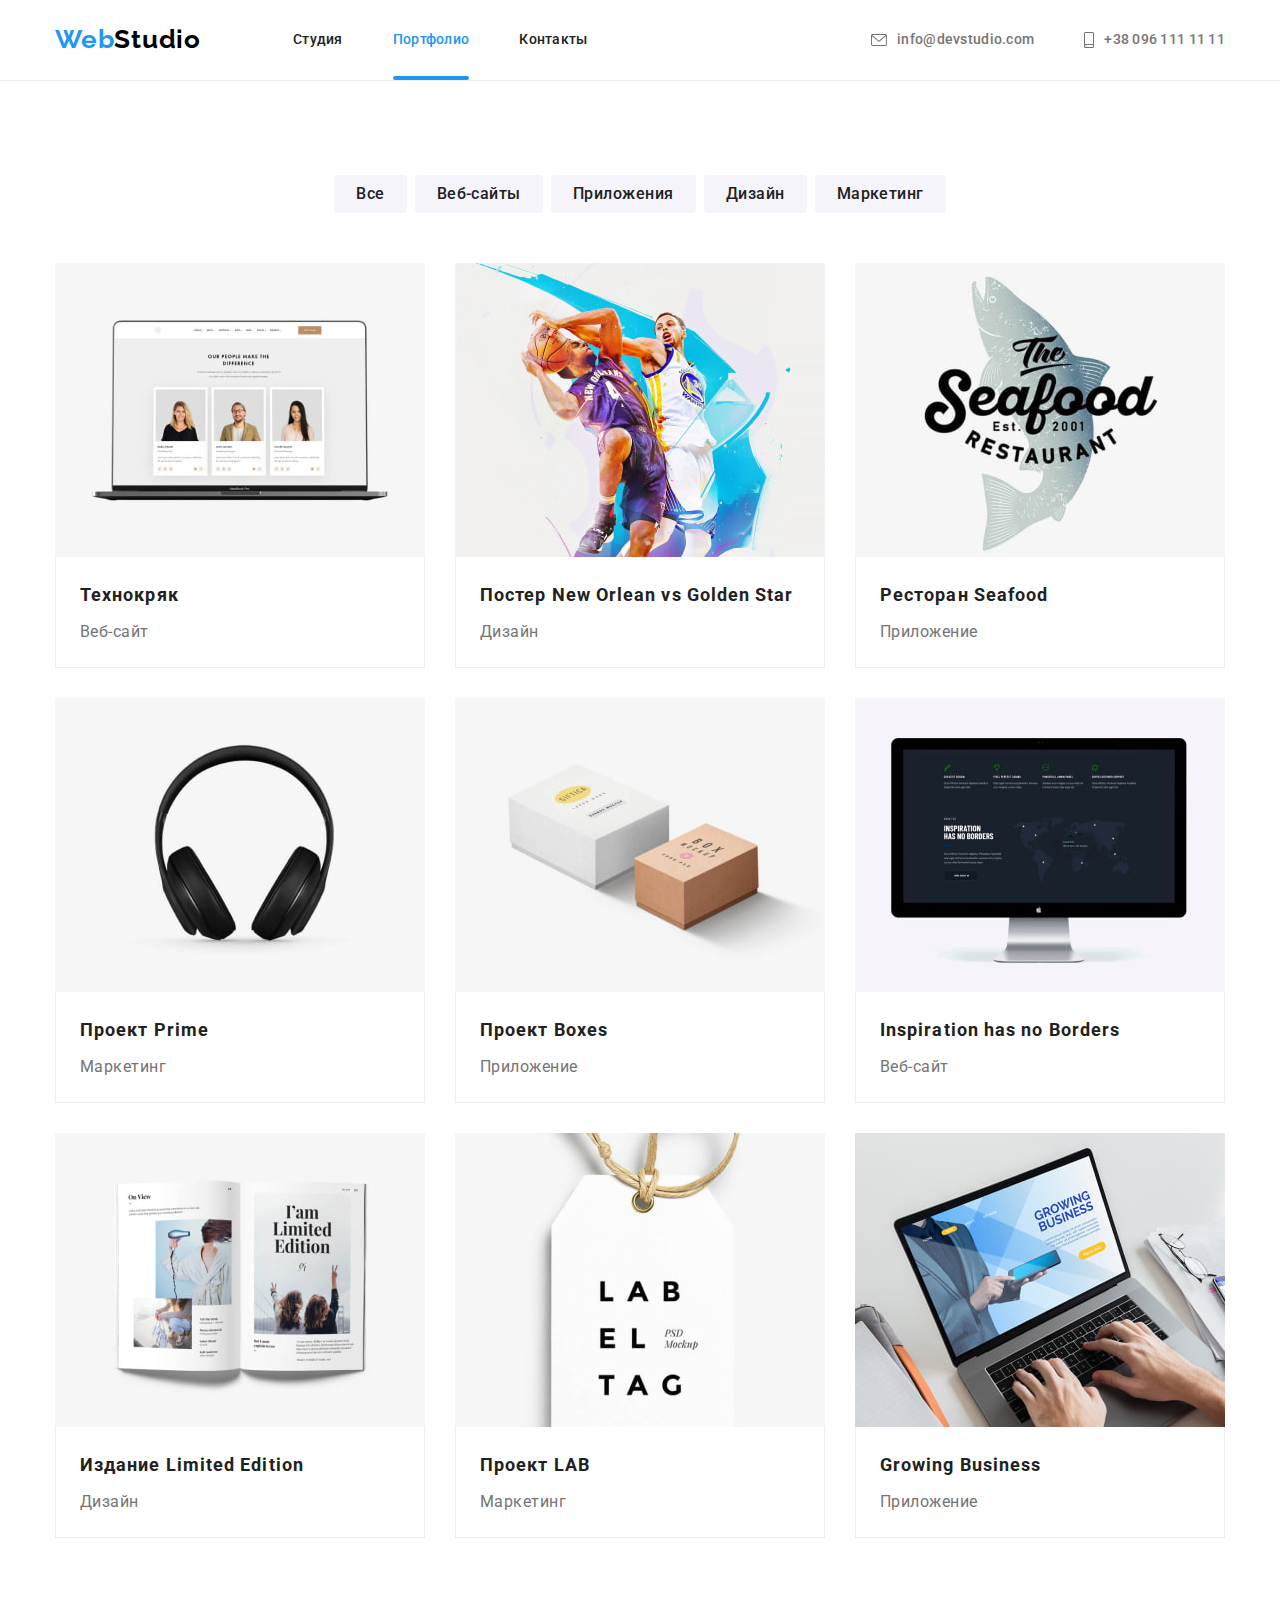
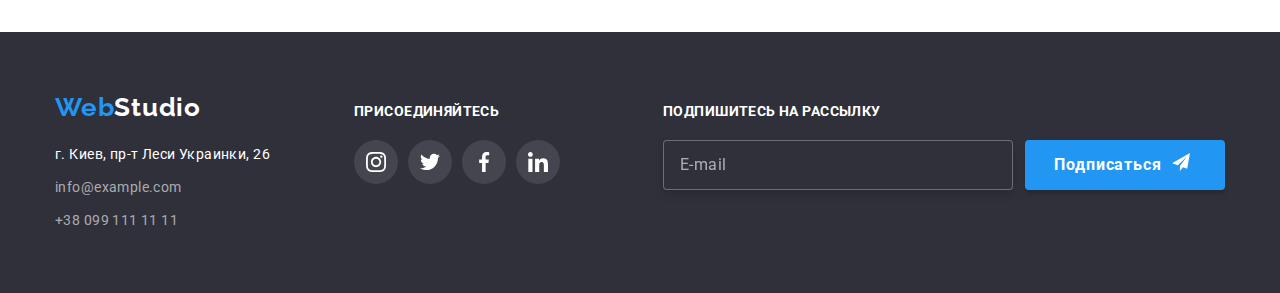
==== portfolio.html @ 05a8728a "Перенесення проекту" ====
<!DOCTYPE html>
<html lang="ru">

<head>
    <meta charset="UTF-8">
    <meta http-equiv="X-UA-Compatible" content="IE=edge">
    <meta name="viewport" content="width=device-width, initial-scale=1.0">
    <meta name="description" content="Веб Студия Киев" />
    <title>Веб Студия Киев</title>
    <link rel="preconnect" href="https://fonts.googleapis.com">
    <link rel="preconnect" href="https://fonts.gstatic.com" crossorigin>
    <link href="https://fonts.googleapis.com/css2?family=Raleway:wght@700&family=Roboto:wght@400;500;700;900&display=swap"
            rel="stylesheet">
    <link rel="stylesheet" href="./modern-normalize.css">
    <link rel="stylesheet" href="./css/main.min.css">
</head>

<body>
    <!-- Шапка сайта-->
<header class="header">
    <div class="container header__container">
        <nav class="header__nav">
            <a href="./index.html" class="logo"><span class="logo--accent">Web</span>Studio</a>
            <ul class="site-nav list">
                <li class="site-nav__item"><a href="./index.html" class="site-nav__link ">Студия</a></li>
                <li class="site-nav__item"><a href="./portfolio.html" class="site-nav__link site-nav__link--current">Портфолио</a></li>
                <li class="site-nav__item"><a href="" class="site-nav__link">Контакты</a></li>
            </ul>
        </nav>
        <ul class="contacts-list list">
            <li class="contacts-list__item">
                <a href="mailto:info@devstudio.com" class="contacts">
                    <svg class="contacts__logo" width="16px" height="12px">
                        <use href="./images/symbol-defs.svg#icon-email"></use>
                    </svg>
                    info@devstudio.com
                </a>
            </li>
            <li class="contacts-list__item">
                <a href="tel:+380961111111" class="contacts">
                    <svg class="contacts__logo" width="10px" height="16px">
                        <use href="./images/symbol-defs.svg#icon-smartphone"></use>
                    </svg>
                    +38 096 111 11 11
                </a>
            </li>
        </ul>
    </div>
</header>


<!-- Портфолио наших раобот -->
    <main>
    <section class="portfolio-section">
        <div class="container">
        <h1 class="visually-hidden">Портфолио наших работ</h1>
        <ul class="portfolio-list list">
            <li class="portfolio-list__item"><button type="button" class="portfolio-list__button">Все</button></li>
            <li class="portfolio-list__item"><button type="button" class="portfolio-list__button">Веб-сайты</button></li>
            <li class="portfolio-list__item"><button type="button" class="portfolio-list__button">Приложения</button></li>
            <li class="portfolio-list__item"><button type="button" class="portfolio-list__button">Дизайн</button></li>
            <li class="portfolio-list__item"><button type="button" class="portfolio-list__button">Маркетинг</button></li>
        </ul>

        <ul class="gallery-list list">
            <li class="gallery-list__item">
                <a href="" class="gallery-list__link">
                        <div class="gallery-list__overlay">
                            <img src="./images/techno.jpg" alt="Демонстрация веб-сайт на ноутбуке" width="370">
                            <p class="gallery-list__overlay-text">Технокряк это современная площадка распространения коронавируса. Компании используют эту
                                платформу для цифрового
                                шпионажа и атак на защищённые сервера конкурентов.</p> 
                        </div>
                        <div class="gallery-list__card">
                            <h2 class="gallery-list__title">Технокряк</h2>
                            <p class="gallery-list__description">Веб-сайт</p>
                        </div>
                        
                </a>
                    
            </li>
            <li class="gallery-list__item">
                <a href="" class="gallery-list__link">
                        <div class="gallery-list__overlay">
                            <img src="./images/nba.jpg" alt="Два игрока из баскетбольных команд НБА Новый Орлеан и Голден Стейт борятся за мяч" width="370">
                            <p class="gallery-list__overlay-text">Технокряк это современная площадка распространения коронавируса. Компании используют эту
                                платформу для цифрового
                                шпионажа и атак на защищённые сервера конкурентов.</p>
                        </div>
                        <div class="gallery-list__card">
                            <h2 class="gallery-list__title">Постер New Orlean vs Golden Star</h2>
                            <p class="gallery-list__description">Дизайн</p>
                        </div>
                </a>
            </li>
            <li class="gallery-list__item">
                <a href="" class="gallery-list__link">
                        <div class="gallery-list__overlay">
                            <img src="./images/seafood.jpg" alt="Логотип ресторана" width="370">
                            <p class="gallery-list__overlay-text">Технокряк это современная площадка распространения коронавируса. Компании используют эту
                                платформу для цифрового
                                шпионажа и атак на защищённые сервера конкурентов.</p>
                        </div>
                        <div class="gallery-list__card">
                            <h2 class="gallery-list__title">Ресторан Seafood</h2>
                            <p class="gallery-list__description">Приложение</p>
                        </div>
                </a>
            </li>
            <li class="gallery-list__item">
                <a href="" class="gallery-list__link">
                        <div class="gallery-list__overlay">
                            <img src="./images/prime.jpg" alt="Наушники чёрного цвета" width="370">
                            <p class="gallery-list__overlay-text">Технокряк это современная площадка распространения коронавируса. Компании используют эту
                                платформу для цифрового
                                шпионажа и атак на защищённые сервера конкурентов.</p>
                        </div>
                        <div class="gallery-list__card">
                            <h2 class="gallery-list__title">Проект Prime</h2>
                            <p class="gallery-list__description">Маркетинг</p>
                        </div>
                </a>
            </li>
            <li class="gallery-list__item">
                <a href="" class="gallery-list__link">
                        <div class="gallery-list__overlay">
                            <img src="./images/boxes.jpg" alt="Две коробки, одна коричневого, другая белого цвета" width="370">
                            <p class="gallery-list__overlay-text">Технокряк это современная площадка распространения коронавируса. Компании используют эту
                                платформу для цифрового
                                шпионажа и атак на защищённые сервера конкурентов.</p>
                        </div>
                        <div class="gallery-list__card">
                            <h2 class="gallery-list__title">Проект Boxes</h2>
                            <p class="gallery-list__description">Приложение</p>
                        </div>
                </a>
            </li>
            <li class="gallery-list__item">
                <a href="" class="gallery-list__link">
                        <div class="gallery-list__overlay">
                            <img src="./images/inspiration.jpg" alt="Демонстрация веб-сайт на мониторе компьютера" width="370">
                            <p class="gallery-list__overlay-text">Технокряк это современная площадка распространения коронавируса. Компании используют эту
                                платформу для цифрового
                                шпионажа и атак на защищённые сервера конкурентов.</p>
                        </div>
                        <div class="gallery-list__card">
                            <h2 class="gallery-list__title">Inspiration has no Borders</h2>
                            <p class="gallery-list__description">Веб-сайт</p>
                        </div>
                </a>
            </li>
            <li class="gallery-list__item">
                <a href="" class="gallery-list__link">
                        <div class="gallery-list__overlay">
                            <img src="./images/limited.jpg" alt="Раскрытый журнал" width="370">
                            <p class="gallery-list__overlay-text">Технокряк это современная площадка распространения коронавируса. Компании используют эту
                                платформу для цифрового
                                шпионажа и атак на защищённые сервера конкурентов.</p>
                        </div>
                        <div class="gallery-list__card">
                            <h2 class="gallery-list__title">Издание Limited Edition</h2>
                            <p class="gallery-list__description">Дизайн</p>
                        </div>
                </a>
            </li>
            <li class="gallery-list__item">
                <a href="" class="gallery-list__link">
                        <div class="gallery-list__overlay">
                            <img src="./images/lab.jpg" alt="Бирка для одежды" width="370"> 
                            <p class="gallery-list__overlay-text">Технокряк это современная площадка распространения коронавируса. Компании используют эту
                                платформу для цифрового
                                шпионажа и атак на защищённые сервера конкурентов.</p>
                        </div>
                        <div class="gallery-list__card">
                            <h2 class="gallery-list__title">Проект LAB</h2>
                            <p class="gallery-list__description">Маркетинг</p>
                        </div>
                </a>
            </li>
            <li class="gallery-list__item">
                <a href="" class="gallery-list__link">
                        <div class="gallery-list__overlay">
                            <img src="./images/business.jpg" alt="Человек работает за ноутбуком" width="370">
                            <p class="gallery-list__overlay-text">Технокряк это современная площадка распространения коронавируса. Компании используют эту
                                платформу для цифрового
                                шпионажа и атак на защищённые сервера конкурентов.</p>
                        </div>
                        <div class="gallery-list__card">
                            <h2 class="gallery-list__title">Growing Business</h2>
                            <p class="gallery-list__description">Приложение</p>
                        </div>
                </a>
            </li>
        </ul>
        </div>
    </section>

    </main>
    <!-- Футер -->
<footer class="footer">
    <div class="container footer__container">
        <div class="address">
            <a href="./index.html" class="logo logo--secondary"><span class="logo--accent">Web</span><span
                    class="logo--white">Studio</span></a>
            <address class="address__list">
                <span class="address__text">г. Киев, пр-т Леси Украинки, 26</span>
                <a href="mailto:info@example.com" class="address__item">info@example.com</a>
                <a href="tel:+380991111111" class="address__item">+38 099 111 11 11</a>

            </address>
        </div>
        <div class="footer-community">
            <p class="footer-community__invite">присоединяйтесь</p>
            <ul class="footer-community__list list">
                <li class="footer-community__item">
                    <a class="footer-community__link" href="">
                        <svg class="footer-community__logo" width="20px" height="20px">
                            <use href="./images/symbol-defs.svg#icon-instagram2"></use>
                        </svg>
                    </a>
                </li>
                <li class="footer-community__item">
                    <a class="footer-community__link" href="">
                        <svg class="footer-community__logo" width="20px" height="20px">
                            <use href="./images/symbol-defs.svg#icon-twitter2"></use>
                        </svg>
                    </a>
                </li>
                <li class="footer-community__item">
                    <a class="footer-community__link" href="">
                        <svg class="footer-community__logo" width="20px" height="20px">
                            <use href="./images/symbol-defs.svg#icon-facebook2"></use>
                        </svg>
                    </a>
                </li>
                <li class="footer-community__item">
                    <a class="footer-community__link" href="">
                        <svg class="footer-community__logo" width="20px" height="20px">
                            <use href="./images/symbol-defs.svg#icon-linkedin2"></use>
                        </svg>
                    </a>
                </li>
            </ul>
        </div>

        <form class="subscribe-section js-speaker-form">
            <p class="subscribe-section__title">Подпишитесь на рассылку</p>
            <div class="subscribe-section__container">
                <label class="subscribe-section__label">
                    <input class="subscribe-section__input" type="email" name="email" placeholder="E-mail">
                </label>
                <button type="submit" class="subscribe-section__button" data-modal-open>
                    Подписаться
                    <svg class="subscribe-section__logo" width="24px" height="24px">
                        <use href="./images/symbol-defs.svg#icon-send"></use>
                    </svg>
                </button>
            </div>
        </form>

    </div>
</footer>

</body>

</html>
---- css/main.min.css ----
:root{--primary-text-color: #212121;--description-text-color: #757575;--accent-color: #2196f3;--white-text-color: #fff;--primary-bg-color: #ffffff;--secondary-bg-color: #2f303a;--bg-button-color: #f5f4fa;--secondary-gray-color: #afb1b8;--reserv-bg-color: #f5f4fa;--gallery-list-gap: 30px;--timing-funcion: cubic-bezier(0.4, 0, 0.2, 1);--font-family: Roboto, sans-serif;--secondary-font-family: 'Raleway', sans-serif}body{background-color:var(--primary-bg-color);color:var(--primary-text-color);font-family:var(--font-family);font-weight:400}.section__title{margin-bottom:50px;font-weight:700;font-size:36px;line-height:1.16;text-align:center;letter-spacing:0.03em}h1,h2,h3,h4,h5,h6,p,ul{margin-bottom:0;margin-top:0}img{display:block}.list{padding:0;margin:0;list-style:none}.visually-hidden{position:absolute;clip:rect(0 0 0 0);width:1px;height:1px;margin:-1px}.logo{color:#000;font-family:var(--secondary-font-family);font-weight:700;font-size:26px;line-height:1.2;letter-spacing:0.03em;text-decoration:none}.logo--accent{color:var(--accent-color)}.logo--white{color:var(--white-text-color)}.logo--secondary{display:inline-block;margin-bottom:20px}.header{border-bottom:1px solid #ececec}.header__container,.header__nav{display:-webkit-box;display:-ms-flexbox;display:flex;-webkit-box-align:center;-ms-flex-align:center;align-items:center}.container{margin-left:auto;margin-right:auto;width:1200px;padding-left:15px;padding-right:15px}.site-nav{display:-webkit-box;display:-ms-flexbox;display:flex;margin-left:92px}.site-nav__item+.site-nav__item{margin-left:50px}.site-nav__link{display:block;padding-top:32px;padding-bottom:32px;color:var(--primary-text-color);font-weight:500;font-size:14px;line-height:1.14;letter-spacing:0.02em;text-decoration:none;-webkit-transition:color 250ms var(--timing-funcion);transition:color 250ms var(--timing-funcion)}.site-nav__link:hover,.site-nav__link:focus{color:var(--accent-color)}.site-nav__link--current{position:relative;color:var(--accent-color)}.site-nav__link--current::after{content:'';position:absolute;display:block;bottom:0;width:100%;height:4px;background-color:var(--accent-color);border-radius:2px}.contacts-list{display:-webkit-box;display:-ms-flexbox;display:flex;margin-left:auto}.contacts-list__item+.contacts-list__item{margin-left:50px}.contacts{display:-webkit-box;display:-ms-flexbox;display:flex;-webkit-box-pack:center;-ms-flex-pack:center;justify-content:center;-webkit-box-align:center;-ms-flex-align:center;align-items:center;color:var(--description-text-color);font-weight:500;font-size:14px;line-height:1.14;letter-spacing:0.02em;text-decoration:none;-webkit-transition:color 250ms var(--timing-funcion);transition:color 250ms var(--timing-funcion)}.contacts:hover,.contacts:focus{color:var(--accent-color)}.contacts__logo{margin-right:10px;fill:currentColor}.hero-section{padding-top:200px;padding-bottom:200px;text-align:center;max-width:1600px;margin-left:auto;margin-right:auto;background-color:#c4c4c4;background-image:-webkit-gradient(linear, left top, right top, from(rgba(47,48,58,0.4)), to(rgba(47,48,58,0.4))),url(../images/bgphoto.jpg);background-image:linear-gradient(to right, rgba(47,48,58,0.4), rgba(47,48,58,0.4)),url(../images/bgphoto.jpg);background-repeat:no-repeat;background-size:cover;background-position:center}.hero-section__title{max-width:696px;margin-bottom:30px;margin-left:auto;margin-right:auto;-webkit-box-align:center;-ms-flex-align:center;align-items:center;text-align:center;color:var(--primary-bg-color);font-weight:900;font-size:44px;line-height:1.36;letter-spacing:0.06em;text-transform:uppercase}.hero-section__button{width:200px;height:50px;background-color:var(--accent-color);color:var(--primary-bg-color);font-family:inherit;font-weight:700;font-size:16px;line-height:1.87;-webkit-box-align:center;-ms-flex-align:center;align-items:center;text-align:center;letter-spacing:0.06em;cursor:pointer;border:none;-webkit-box-shadow:0px 4px 4px rgba(0,0,0,0.15);box-shadow:0px 4px 4px rgba(0,0,0,0.15);border-radius:4px;-webkit-transition:background-color 250ms var(--timing-funcion),-webkit-box-shadow 250ms var(--timing-funcion);transition:background-color 250ms var(--timing-funcion),-webkit-box-shadow 250ms var(--timing-funcion);transition:background-color 250ms var(--timing-funcion),box-shadow 250ms var(--timing-funcion);transition:background-color 250ms var(--timing-funcion),box-shadow 250ms var(--timing-funcion),-webkit-box-shadow 250ms var(--timing-funcion)}.hero-section__button:hover,.hero-section__button:focus{background-color:#188ce8;color:var(--white-text-color)}.backdrop{position:fixed;top:0;left:0;bottom:0;right:0;width:100%;height:100%;background-color:rgba(0,0,0,0.2);z-index:999;opacity:1;visibility:visible;-webkit-transition:opacity 250ms var(--timing-funcion),visibility 250ms var(--timing-funcion);transition:opacity 250ms var(--timing-funcion),visibility 250ms var(--timing-funcion)}.backdrop--is-hidden{visibility:hidden;opacity:0;pointer-events:none}.modal-section{padding:40px;width:528px;height:581px;background-color:var(--primary-bg-color);position:absolute;top:50%;left:50%;-webkit-transform:translate(-50%, -50%) scale(1);transform:translate(-50%, -50%) scale(1);z-index:999;-webkit-transition:-webkit-transform 250ms var(--timing-funcion);transition:-webkit-transform 250ms var(--timing-funcion);transition:transform 250ms var(--timing-funcion);transition:transform 250ms var(--timing-funcion), -webkit-transform 250ms var(--timing-funcion)}.backdrop--is-hidden .modal{-webkit-transform:translate(-50%, -50%) scale(0.9);transform:translate(-50%, -50%) scale(0.9)}.close-button{position:absolute;top:8px;right:8px;background-color:transparent;border:transparent}.close-button__logo{border:1px solid rgba(0,0,0,0.1);border-radius:50%;display:-webkit-inline-box;display:-ms-inline-flexbox;display:inline-flex}.close-button__logo:hover,.close-button__logo:focus{fill:var(--accent-color)}.close-button:focus-within>.close-button__logo{fill:var(--accent-color)}.modal-form__title{font-weight:bold;font-size:20px;line-height:1.15;text-align:center;letter-spacing:0.03em}.modal-form__input-group{display:-webkit-box;display:-ms-flexbox;display:flex;-webkit-box-orient:vertical;-webkit-box-direction:normal;-ms-flex-direction:column;flex-direction:column;-webkit-box-pack:center;-ms-flex-pack:center;justify-content:center;-webkit-box-align:center;-ms-flex-align:center;align-items:center;margin-bottom:20px;margin-top:12px}.modal-form__label{position:relative;margin-bottom:10px;-webkit-transition:fill 250ms var(--timing-funcion);transition:fill 250ms var(--timing-funcion)}.modal-form__label:hover,.modal-form__label:focus{fill:var(--accent-color)}.modal-form__logo{position:absolute;left:12px;top:29px}.modal-form__logo:focus{color:var(--accent-color)}.modal-form__input:focus-within+.modal-form__logo{fill:var(--accent-color)}.modal-form__text{display:-webkit-box;display:-ms-flexbox;display:flex;-webkit-box-pack:start;-ms-flex-pack:start;justify-content:start;font-weight:normal;margin-bottom:4px;font-size:12px;line-height:1.16;letter-spacing:0.01em;color:var(--description-text-color)}.modal-form__input{padding:11px 42px;width:448px;height:40px;border:1px solid rgba(33,33,33,0.2);border-radius:4px;outline:none;-webkit-transition:border-color 250ms var(--timing-funcion);transition:border-color 250ms var(--timing-funcion)}.modal-form__input:hover,.modal-form__input:focus{border-color:var(--accent-color)}.modal-form__textarea{resize:none;padding:12px 16px;width:448px;height:120px;border:1px solid rgba(33,33,33,0.2);-webkit-box-sizing:border-box;box-sizing:border-box;border-radius:4px;outline:none;-webkit-transition:border-color 250ms var(--timing-funcion);transition:border-color 250ms var(--timing-funcion)}.modal-form__textarea::-webkit-input-placeholder{font-size:12px;line-height:1.16;letter-spacing:0.01em;color:rgba(117,117,117,0.5)}.modal-form__textarea:-ms-input-placeholder{font-size:12px;line-height:1.16;letter-spacing:0.01em;color:rgba(117,117,117,0.5)}.modal-form__textarea::-ms-input-placeholder{font-size:12px;line-height:1.16;letter-spacing:0.01em;color:rgba(117,117,117,0.5)}.modal-form__textarea::placeholder{font-size:12px;line-height:1.16;letter-spacing:0.01em;color:rgba(117,117,117,0.5)}.modal-form__textarea:hover,.modal-form__textarea:focus{border-color:var(--accent-color)}.checkbox-group{margin-bottom:30px}.checkbox-group__label{display:-webkit-box;display:-ms-flexbox;display:flex;-webkit-box-pack:center;-ms-flex-pack:center;justify-content:center;-webkit-box-align:center;-ms-flex-align:center;align-items:center}.checkbox-group__text{font-size:14px;line-height:1.71;letter-spacing:0.03em;color:var(--description-text-color)}.checkbox-group__input{position:absolute;width:1px;height:1px;margin:-1px;border:0;padding:0;white-space:nowrap;-webkit-clip-path:inset(100%);clip-path:inset(100%);clip:rect(0 0 0 0);overflow:hidden}.checkbox-group__link{color:#2196f3}.checkbox-group__icon{margin-right:8px;fill:var(--white-text-color);border:2px solid var(--primary-text-color);border-radius:2px;background-origin:border-box;-webkit-transition:border-color 250ms var(--timing-funcion),background-color 250ms var(--timing-funcion);transition:border-color 250ms var(--timing-funcion),background-color 250ms var(--timing-funcion)}.checkbox-group__input:checked+.checkbox-group__icon{background-color:var(--accent-color);border-color:var(--accent-color)}.benefits-section,.team-section{padding-top:94px;padding-bottom:94px}.benefits-list{display:-webkit-box;display:-ms-flexbox;display:flex}.benefits-list__title{margin-bottom:10px;font-weight:700;font-size:14px;line-height:1.14;letter-spacing:0.03em;text-transform:uppercase}.benefits-list__description{color:var(--description-text-color);font-size:14px;line-height:1.7;letter-spacing:0.03em}.benefits-list__logo{display:-webkit-box;display:-ms-flexbox;display:flex;-webkit-box-pack:center;-ms-flex-pack:center;justify-content:center;-webkit-box-align:center;-ms-flex-align:center;align-items:center;height:120px;background-color:var(--reserv-bg-color);margin-bottom:30px}.benefits-list__item{width:270px;height:251px;margin-right:30px}.benefits-list__item:last-child{margin-right:0}.services-section{padding-bottom:94px}.services-list{display:-webkit-box;display:-ms-flexbox;display:flex}.services-list__description{position:absolute;bottom:0;left:0;width:370px;height:70px;display:-webkit-box;display:-ms-flexbox;display:flex;-webkit-box-pack:center;-ms-flex-pack:center;justify-content:center;-webkit-box-align:center;-ms-flex-align:center;align-items:center;-ms-flex-line-pack:center;align-content:center;font-weight:bold;font-size:14px;line-height:1.14;text-align:center;letter-spacing:0.03em;text-transform:uppercase;color:var(--white-text-color);background-color:rgba(47,48,58,0.8)}.services-list__item{position:relative}.services-list__item:not(:last-child){-ms-flex-preferred-size:calc(100% / 3 - 30px);flex-basis:calc(100% / 3 - 30px);margin-right:30px}.team-section{background-color:var(--reserv-bg-color);height:708px}.team-list{display:-webkit-box;display:-ms-flexbox;display:flex}.team-list__title{margin-bottom:10px;font-weight:500;font-size:16px;line-height:1.2;text-align:center;letter-spacing:0.03em}.team-list__description{color:var(--description-text-color);font-size:16px;line-height:1.2;text-align:center;letter-spacing:0.03em;margin-bottom:16px}.team-list__info{padding-top:30px;padding-bottom:30px;background-color:#fff;-webkit-box-shadow:0px 1px 3px rgba(0,0,0,0.12),0px 1px 1px rgba(0,0,0,0.14),0px 2px 1px rgba(0,0,0,0.2);box-shadow:0px 1px 3px rgba(0,0,0,0.12),0px 1px 1px rgba(0,0,0,0.14),0px 2px 1px rgba(0,0,0,0.2);border-radius:0px 0px 4px 4px}.team-list__pic{-webkit-box-shadow:0px 1px 3px rgba(0,0,0,0.12),0px 1px 1px rgba(0,0,0,0.14),0px 2px 1px rgba(0,0,0,0.2);box-shadow:0px 1px 3px rgba(0,0,0,0.12),0px 1px 1px rgba(0,0,0,0.14),0px 2px 1px rgba(0,0,0,0.2)}.team-list__item{width:270px;height:251px;margin-right:30px}.team-list__item:last-child{margin-right:0}.social-networks{display:-webkit-box;display:-ms-flexbox;display:flex;-webkit-box-pack:center;-ms-flex-pack:center;justify-content:center;-webkit-box-align:center;-ms-flex-align:center;align-items:center}.social-networks__logo{fill:currentColor}.social-networks__item{margin-right:10px;width:44px;height:44px}.social-networks__item:last-child{margin-right:0}.social-networks__link{display:-webkit-box;display:-ms-flexbox;display:flex;-webkit-box-pack:center;-ms-flex-pack:center;justify-content:center;-webkit-box-align:center;-ms-flex-align:center;align-items:center;border-radius:50%;width:100%;height:100%;color:var(--secondary-gray-color);-webkit-transition:background-color 250ms var(--timing-funcion),color 250ms var(--timing-funcion);transition:background-color 250ms var(--timing-funcion),color 250ms var(--timing-funcion)}.social-networks__link:hover,.social-networks__link:focus{background-color:var(--accent-color);color:var(--white-text-color)}.clients-section{padding-top:90px;padding-bottom:104px}.clients-list{display:-webkit-box;display:-ms-flexbox;display:flex;-webkit-box-pack:center;-ms-flex-pack:center;justify-content:center;-webkit-box-align:center;-ms-flex-align:center;align-items:center}.clients-list__logo{fill:currentColor}.clients-list__item{display:-webkit-box;display:-ms-flexbox;display:flex;-webkit-box-pack:center;-ms-flex-pack:center;justify-content:center;-webkit-box-align:center;-ms-flex-align:center;align-items:center;margin-right:30px;width:170px;height:92px}.clients-list__item:last-child{margin-right:0}.clients-list__link{display:-webkit-box;display:-ms-flexbox;display:flex;-webkit-box-pack:center;-ms-flex-pack:center;justify-content:center;-webkit-box-align:center;-ms-flex-align:center;align-items:center;min-width:170px;min-height:92px;color:var(--secondary-gray-color);border:1px solid var(--secondary-gray-color);-webkit-box-sizing:border-box;box-sizing:border-box;border-radius:4px;-webkit-transition:color 250ms var(--timing-funcion),border 250ms var(--timing-funcion);transition:color 250ms var(--timing-funcion),border 250ms var(--timing-funcion)}.clients-list__link:hover,.clients-list__link:focus{color:var(--accent-color);border:1px solid var(--accent-color);border-radius:4px}.footer{padding-top:60px;padding-bottom:60px;background-color:var(--secondary-bg-color)}.footer__container{display:-webkit-box;display:-ms-flexbox;display:flex;-webkit-box-align:baseline;-ms-flex-align:baseline;align-items:baseline}.address{margin-right:70px}.address__text{display:inline-block;margin-bottom:9px;color:var(--white-text-color);font-family:Roboto;font-style:normal;font-size:14px;line-height:1.71;letter-spacing:0.03em}.address__list{max-width:231px}.address__item{display:inline-block;margin-bottom:9px;color:rgba(255,255,255,0.6);font-family:Roboto;font-style:normal;font-size:14px;line-height:1.71;letter-spacing:0.03em;text-decoration:none;-webkit-transition:color 250ms var(--timing-funcion);transition:color 250ms var(--timing-funcion)}.address__item:last-child{margin-bottom:0}.address__item:hover,.address__item:focus{color:var(--accent-color)}.footer-community{margin-right:93px}.footer-community__invite{margin-bottom:20px;font-style:normal;font-weight:bold;font-size:14px;line-height:1.14;letter-spacing:0.03em;text-transform:uppercase;color:var(--white-text-color)}.footer-community__list{display:-webkit-box;display:-ms-flexbox;display:flex}.footer-community__item{margin-right:10px;width:44px;height:44px}.footer-community__logo{fill:currentColor}.footer-community__link{display:-webkit-box;display:-ms-flexbox;display:flex;-webkit-box-pack:center;-ms-flex-pack:center;justify-content:center;-webkit-box-align:center;-ms-flex-align:center;align-items:center;border-radius:50%;width:100%;height:100%;background-color:rgba(255,255,255,0.1);color:var(--white-text-color);-webkit-transition:background-color 250ms var(--timing-funcion);transition:background-color 250ms var(--timing-funcion)}.footer-community__link:hover,.footer-community__link:focus{background-color:var(--accent-color);color:var(--white-text-color)}.subscribe-section__container{display:-webkit-box;display:-ms-flexbox;display:flex;-webkit-box-orient:horizontal;-webkit-box-direction:normal;-ms-flex-direction:row;flex-direction:row}.subscribe-section__label{display:-webkit-box;display:-ms-flexbox;display:flex;-webkit-box-orient:horizontal;-webkit-box-direction:normal;-ms-flex-direction:row;flex-direction:row}.subscribe-section__title{margin-bottom:20px;font-weight:700;font-size:14px;line-height:1.14;letter-spacing:0.03em;text-transform:uppercase;color:var(--white-text-color)}.subscribe-section__logo{margin-left:10px;fill:#fff}.subscribe-section__input{padding:15px 16px;width:350px;height:50px;margin-right:12px;background-color:#2f303a;border:1px solid rgba(255,255,255,0.3);-webkit-filter:drop-shadow(0px 4px 4px rgba(0,0,0,0.15));filter:drop-shadow(0px 4px 4px rgba(0,0,0,0.15));border-radius:4px;color:rgba(255,255,255,0.6)}.subscribe-section__input::-webkit-input-placeholder{font-size:16px;line-height:1.25;letter-spacing:0.03em;color:rgba(255,255,255,0.6)}.subscribe-section__input:-ms-input-placeholder{font-size:16px;line-height:1.25;letter-spacing:0.03em;color:rgba(255,255,255,0.6)}.subscribe-section__input::-ms-input-placeholder{font-size:16px;line-height:1.25;letter-spacing:0.03em;color:rgba(255,255,255,0.6)}.subscribe-section__input::placeholder{font-size:16px;line-height:1.25;letter-spacing:0.03em;color:rgba(255,255,255,0.6)}.subscribe-section__button{display:-webkit-box;display:-ms-flexbox;display:flex;-webkit-box-pack:center;-ms-flex-pack:center;justify-content:center;-webkit-box-align:center;-ms-flex-align:center;align-items:center;width:200px;height:50px;background-color:var(--accent-color);color:var(--primary-bg-color);font-family:inherit;font-weight:700;font-size:16px;line-height:1.87;align-items:center;text-align:center;letter-spacing:0.06em;cursor:pointer;border:none;-webkit-box-shadow:0px 4px 4px rgba(0,0,0,0.15);box-shadow:0px 4px 4px rgba(0,0,0,0.15);border-radius:4px;-webkit-transition:background-color 250ms var(--timing-funcion),-webkit-box-shadow 250ms var(--timing-funcion);transition:background-color 250ms var(--timing-funcion),-webkit-box-shadow 250ms var(--timing-funcion);transition:background-color 250ms var(--timing-funcion),box-shadow 250ms var(--timing-funcion);transition:background-color 250ms var(--timing-funcion),box-shadow 250ms var(--timing-funcion),-webkit-box-shadow 250ms var(--timing-funcion)}.subscribe-section__button:hover,.subscribe-section__button:focus{background-color:#188ce8;color:var(--white-text-color)}.portfolio-section{padding-top:94px;padding-bottom:94px}.portfolio-list{margin-bottom:50px;display:-webkit-box;display:-ms-flexbox;display:flex;-webkit-box-pack:center;-ms-flex-pack:center;justify-content:center}.portfolio-list__item:not(:last-child){margin-right:8px}.portfolio-list__button{display:block;padding:6px 22px;background-color:var(--bg-button-color);color:var(--primary-text-color);font-family:inherit;font-weight:500;font-size:16px;line-height:1.62;text-align:center;letter-spacing:0.03em;cursor:pointer;border:none;border-radius:4px;-webkit-transition:background-color 250ms var(--timing-funcion),color 250ms var(--timing-funcion),-webkit-box-shadow 250ms var(--timing-funcion);transition:background-color 250ms var(--timing-funcion),color 250ms var(--timing-funcion),-webkit-box-shadow 250ms var(--timing-funcion);transition:background-color 250ms var(--timing-funcion),color 250ms var(--timing-funcion),box-shadow 250ms var(--timing-funcion);transition:background-color 250ms var(--timing-funcion),color 250ms var(--timing-funcion),box-shadow 250ms var(--timing-funcion),-webkit-box-shadow 250ms var(--timing-funcion)}.portfolio-list__button:hover,.portfolio-list__button:focus{background-color:var(--accent-color);color:var(--white-text-color);-webkit-box-shadow:0px 3px 1px rgba(0,0,0,0.1),0px 1px 2px rgba(0,0,0,0.08),0px 2px 2px rgba(0,0,0,0.12);box-shadow:0px 3px 1px rgba(0,0,0,0.1),0px 1px 2px rgba(0,0,0,0.08),0px 2px 2px rgba(0,0,0,0.12)}.gallery-list{display:-webkit-box;display:-ms-flexbox;display:flex;-ms-flex-wrap:wrap;flex-wrap:wrap}.gallery-list__card{padding:20px 24px;border-left:1px solid #eeeeee;border-right:1px solid #eeeeee;border-bottom:1px solid #eeeeee}.gallery-list__title{color:var(--primary-text-color);font-weight:700;font-size:18px;line-height:2;letter-spacing:0.06em;text-decoration:none}.gallery-list__description{margin-top:4px;color:var(--description-text-color);font-size:16px;line-height:1.87;letter-spacing:0.03em;text-decoration:none}.gallery-list__item{-ms-flex-preferred-size:calc(100% / 3 - var(--gallery-list-gap));flex-basis:calc(100% / 3 - var(--gallery-list-gap));margin-right:var(--gallery-list-gap);margin-bottom:var(--gallery-list-gap)}.gallery-list__item:nth-child(3n){margin-right:0}.gallery-list__item:nth-last-child(-n+3){margin-bottom:0}.gallery-list__link{display:inline-block;text-decoration:none;-webkit-transition:-webkit-box-shadow 250ms var(--timing-funcion);transition:-webkit-box-shadow 250ms var(--timing-funcion);transition:box-shadow 250ms var(--timing-funcion);transition:box-shadow 250ms var(--timing-funcion), -webkit-box-shadow 250ms var(--timing-funcion)}.gallery-list__link:hover,.gallery-list__link:focus{-webkit-box-shadow:0px 1px 1px rgba(0,0,0,0.12),0px 4px 4px rgba(0,0,0,0.06),1px 4px 6px rgba(0,0,0,0.16);box-shadow:0px 1px 1px rgba(0,0,0,0.12),0px 4px 4px rgba(0,0,0,0.06),1px 4px 6px rgba(0,0,0,0.16)}.gallery-list__overlay{position:relative;overflow:hidden}.gallery-list__overlay-text{position:absolute;top:0;left:0;width:100%;height:100%;display:inline-block;-webkit-box-pack:center;-ms-flex-pack:center;justify-content:center;-ms-flex-line-pack:center;align-content:center;padding:63px 24px;font-size:18px;line-height:1.56;letter-spacing:0.03em;color:var(--white-text-color);opacity:1;background-color:rgba(33,150,243,0.9);-webkit-transform:translateY(110%);transform:translateY(110%);-webkit-transition:-webkit-transform 250ms var(--timing-funcion);transition:-webkit-transform 250ms var(--timing-funcion);transition:transform 250ms var(--timing-funcion);transition:transform 250ms var(--timing-funcion), -webkit-transform 250ms var(--timing-funcion)}.gallery-list__link:hover .gallery-list__overlay-text{-webkit-transform:translateY(0);transform:translateY(0)}
/*# sourceMappingURL=main.min.css.map */
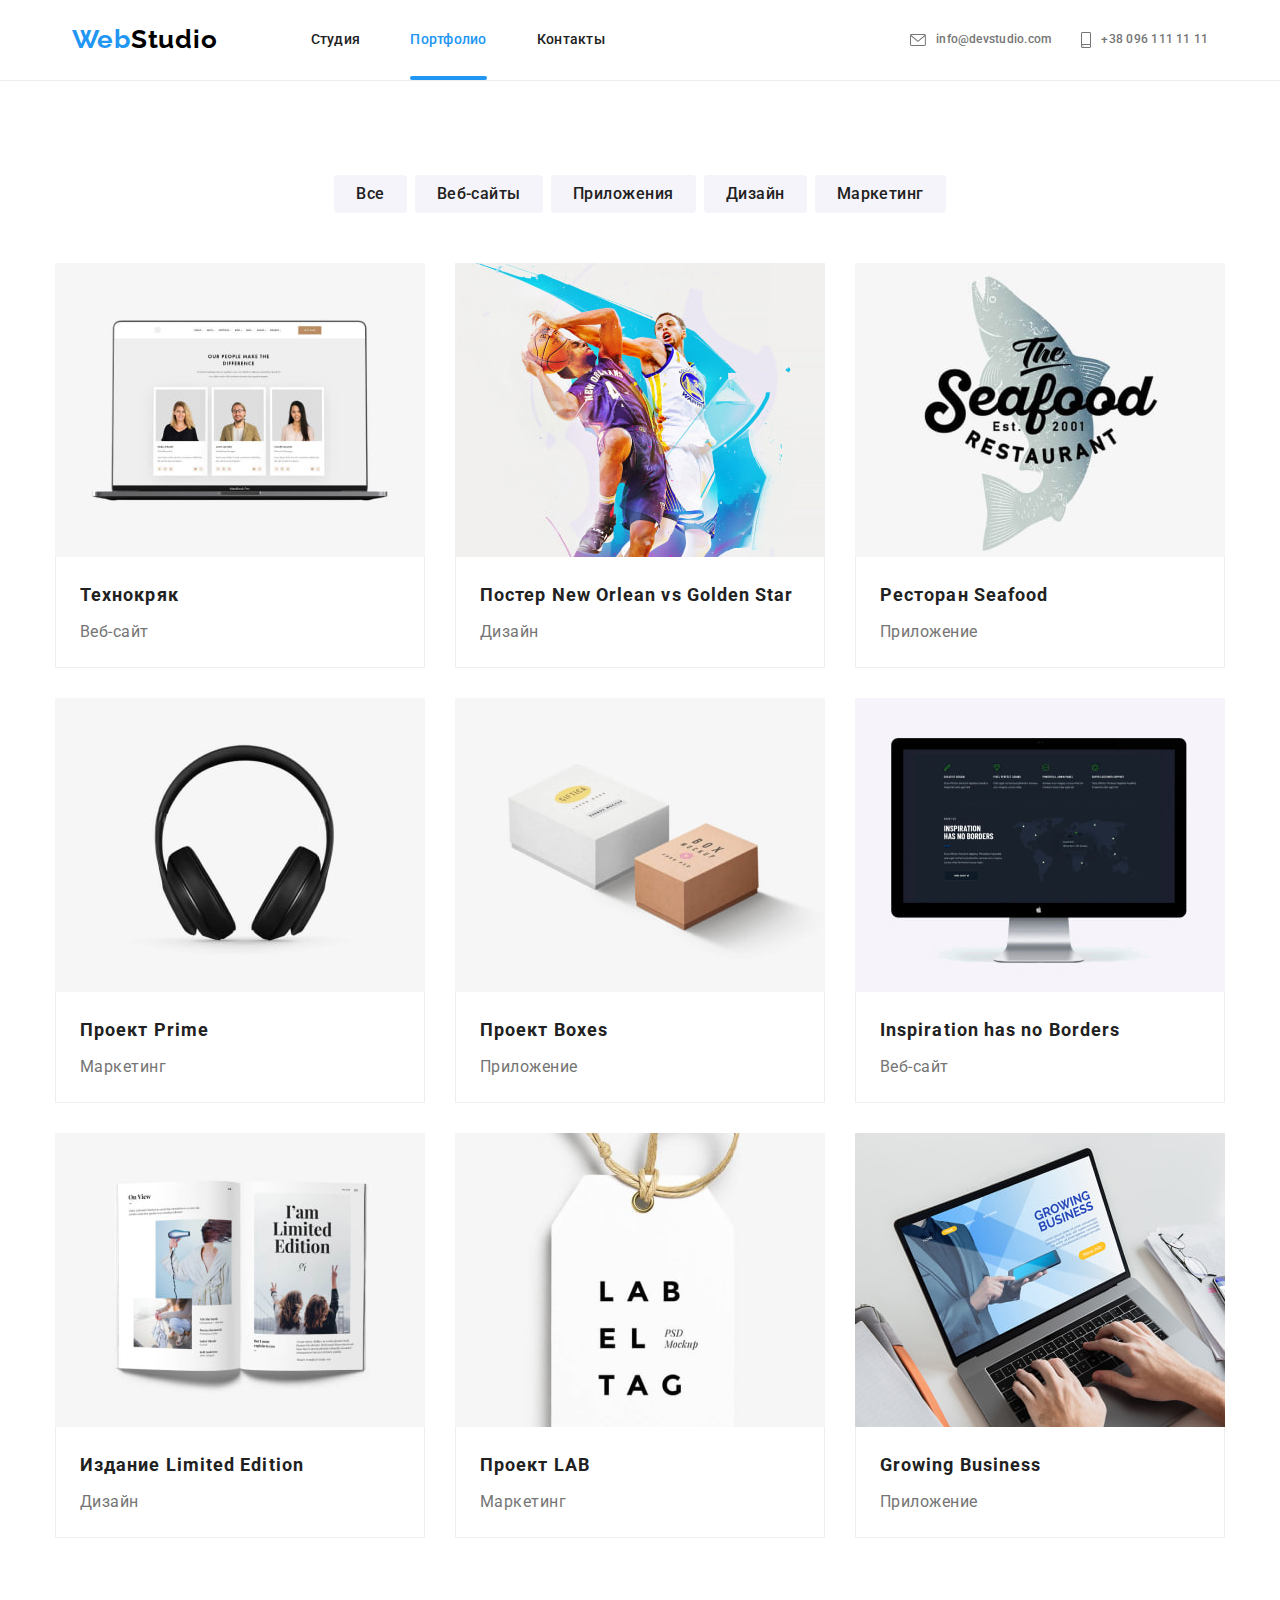
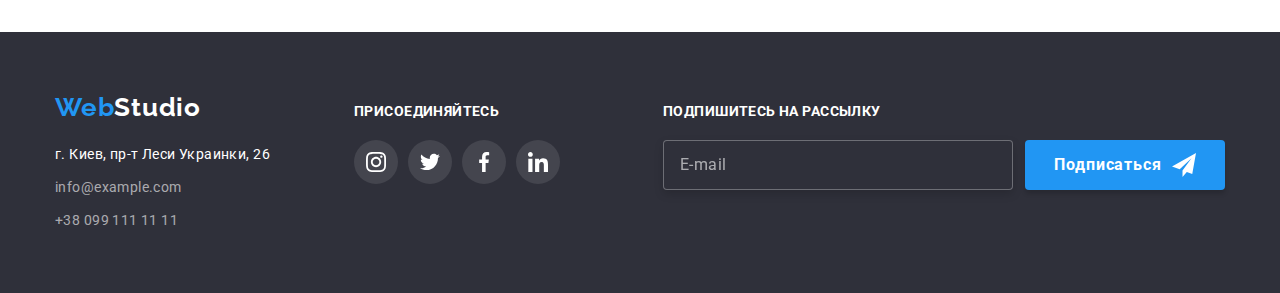
==== commit 16391203: "Адаптивка хедера та героя" ====
--- a/portfolio.html
+++ b/portfolio.html
@@ -6,6 +6,7 @@
     <meta http-equiv="X-UA-Compatible" content="IE=edge">
     <meta name="viewport" content="width=device-width, initial-scale=1.0">
     <meta name="description" content="Веб Студия Киев" />
+    <meta name="viewport" content="width=device-width, initial-scale=1.0" />
     <title>Веб Студия Киев</title>
     <link rel="preconnect" href="https://fonts.googleapis.com">
     <link rel="preconnect" href="https://fonts.gstatic.com" crossorigin>
@@ -19,32 +20,60 @@
     <!-- Шапка сайта-->
 <header class="header">
     <div class="container header__container">
-        <nav class="header__nav">
-            <a href="./index.html" class="logo"><span class="logo--accent">Web</span>Studio</a>
-            <ul class="site-nav list">
-                <li class="site-nav__item"><a href="./index.html" class="site-nav__link ">Студия</a></li>
-                <li class="site-nav__item"><a href="./portfolio.html" class="site-nav__link site-nav__link--current">Портфолио</a></li>
-                <li class="site-nav__item"><a href="" class="site-nav__link">Контакты</a></li>
-            </ul>
-        </nav>
-        <ul class="contacts-list list">
-            <li class="contacts-list__item">
-                <a href="mailto:info@devstudio.com" class="contacts">
-                    <svg class="contacts__logo" width="16px" height="12px">
-                        <use href="./images/symbol-defs.svg#icon-email"></use>
-                    </svg>
-                    info@devstudio.com
-                </a>
-            </li>
-            <li class="contacts-list__item">
-                <a href="tel:+380961111111" class="contacts">
-                    <svg class="contacts__logo" width="10px" height="16px">
-                        <use href="./images/symbol-defs.svg#icon-smartphone"></use>
-                    </svg>
-                    +38 096 111 11 11
-                </a>
-            </li>
-        </ul>
+        <div class="header__navigation">
+            <a href="./index.html" class="logo header__main-logo"><span class="logo--accent">Web</span>Studio</a>
+
+            <button type="button" class="header__button" aria-expanded="false" aria-controls="header__container-menu"
+                data-menu-button>
+                <svg class="header__logo" width="40px" height="40px" aria-label="Переключатель мобильного меню">
+                    <use class="header__icon-menu" href="./images/symbol-defs.svg#icon-menu"></use>
+                    <use class="header__icon-cross" href="./images/symbol-defs.svg#icon-close-menu"></use>
+                </svg>
+            </button>
+        </div>
+
+        <div class="header__container-menu" id="header__container-menu" data-menu>
+            <nav class="header__nav">
+                <ul class="site-nav list">
+                    <li class="site-nav__item"><a href="./index.html" class="site-nav__link ">Студия</a></li>
+                    <li class="site-nav__item"><a href="./portfolio.html" class="site-nav__link site-nav__link--current">Портфолио</a></li>
+                    <li class="site-nav__item"><a href="" class="site-nav__link">Контакты</a></li>
+                </ul>
+            </nav>
+
+
+            <div class="header__contacts">
+                <ul class="contacts-list list">
+                    <li class="contacts-list__item">
+                        <a href="tel:+380961111111" class="contacts contacts__tel">
+                            <svg class="contacts__logo" width="10px" height="16px">
+                                <use href="./images/symbol-defs.svg#icon-smartphone"></use>
+                            </svg>
+                            +38 096 111 11 11
+                        </a>
+                    </li>
+                    <li class="contacts-list__item">
+                        <a href="mailto:info@devstudio.com" class="contacts contacts__email">
+
+                            <svg class="contacts__logo" width="16px" height="12px">
+                                <use href="./images/symbol-defs.svg#icon-email"></use>
+
+                            </svg>
+                            info@devstudio.com
+                        </a>
+                    </li>
+
+                </ul>
+
+                <ul class="header__social-networks list">
+                    <li class="header__networks-item"><a class="header__networks-link" href="">Instagram</a></li>
+                    <li class="header__networks-item"><a class="header__networks-link" href="">Twitter</a></li>
+                    <li class="header__networks-item"><a class="header__networks-link" href="">Facebook</a></li>
+                    <li class="header__networks-item"><a class="header__networks-link" href="">LinkedIn</a></li>
+                </ul>
+            </div>
+
+        </div>
     </div>
 </header>
 
--- a/css/main.min.css
+++ b/css/main.min.css
@@ -1,2 +1,2 @@
-:root{--primary-text-color: #212121;--description-text-color: #757575;--accent-color: #2196f3;--white-text-color: #fff;--primary-bg-color: #ffffff;--secondary-bg-color: #2f303a;--bg-button-color: #f5f4fa;--secondary-gray-color: #afb1b8;--reserv-bg-color: #f5f4fa;--gallery-list-gap: 30px;--timing-funcion: cubic-bezier(0.4, 0, 0.2, 1);--font-family: Roboto, sans-serif;--secondary-font-family: 'Raleway', sans-serif}body{background-color:var(--primary-bg-color);color:var(--primary-text-color);font-family:var(--font-family);font-weight:400}.section__title{margin-bottom:50px;font-weight:700;font-size:36px;line-height:1.16;text-align:center;letter-spacing:0.03em}h1,h2,h3,h4,h5,h6,p,ul{margin-bottom:0;margin-top:0}img{display:block}.list{padding:0;margin:0;list-style:none}.visually-hidden{position:absolute;clip:rect(0 0 0 0);width:1px;height:1px;margin:-1px}.logo{color:#000;font-family:var(--secondary-font-family);font-weight:700;font-size:26px;line-height:1.2;letter-spacing:0.03em;text-decoration:none}.logo--accent{color:var(--accent-color)}.logo--white{color:var(--white-text-color)}.logo--secondary{display:inline-block;margin-bottom:20px}.header{border-bottom:1px solid #ececec}.header__container,.header__nav{display:-webkit-box;display:-ms-flexbox;display:flex;-webkit-box-align:center;-ms-flex-align:center;align-items:center}.container{margin-left:auto;margin-right:auto;width:1200px;padding-left:15px;padding-right:15px}.site-nav{display:-webkit-box;display:-ms-flexbox;display:flex;margin-left:92px}.site-nav__item+.site-nav__item{margin-left:50px}.site-nav__link{display:block;padding-top:32px;padding-bottom:32px;color:var(--primary-text-color);font-weight:500;font-size:14px;line-height:1.14;letter-spacing:0.02em;text-decoration:none;-webkit-transition:color 250ms var(--timing-funcion);transition:color 250ms var(--timing-funcion)}.site-nav__link:hover,.site-nav__link:focus{color:var(--accent-color)}.site-nav__link--current{position:relative;color:var(--accent-color)}.site-nav__link--current::after{content:'';position:absolute;display:block;bottom:0;width:100%;height:4px;background-color:var(--accent-color);border-radius:2px}.contacts-list{display:-webkit-box;display:-ms-flexbox;display:flex;margin-left:auto}.contacts-list__item+.contacts-list__item{margin-left:50px}.contacts{display:-webkit-box;display:-ms-flexbox;display:flex;-webkit-box-pack:center;-ms-flex-pack:center;justify-content:center;-webkit-box-align:center;-ms-flex-align:center;align-items:center;color:var(--description-text-color);font-weight:500;font-size:14px;line-height:1.14;letter-spacing:0.02em;text-decoration:none;-webkit-transition:color 250ms var(--timing-funcion);transition:color 250ms var(--timing-funcion)}.contacts:hover,.contacts:focus{color:var(--accent-color)}.contacts__logo{margin-right:10px;fill:currentColor}.hero-section{padding-top:200px;padding-bottom:200px;text-align:center;max-width:1600px;margin-left:auto;margin-right:auto;background-color:#c4c4c4;background-image:-webkit-gradient(linear, left top, right top, from(rgba(47,48,58,0.4)), to(rgba(47,48,58,0.4))),url(../images/bgphoto.jpg);background-image:linear-gradient(to right, rgba(47,48,58,0.4), rgba(47,48,58,0.4)),url(../images/bgphoto.jpg);background-repeat:no-repeat;background-size:cover;background-position:center}.hero-section__title{max-width:696px;margin-bottom:30px;margin-left:auto;margin-right:auto;-webkit-box-align:center;-ms-flex-align:center;align-items:center;text-align:center;color:var(--primary-bg-color);font-weight:900;font-size:44px;line-height:1.36;letter-spacing:0.06em;text-transform:uppercase}.hero-section__button{width:200px;height:50px;background-color:var(--accent-color);color:var(--primary-bg-color);font-family:inherit;font-weight:700;font-size:16px;line-height:1.87;-webkit-box-align:center;-ms-flex-align:center;align-items:center;text-align:center;letter-spacing:0.06em;cursor:pointer;border:none;-webkit-box-shadow:0px 4px 4px rgba(0,0,0,0.15);box-shadow:0px 4px 4px rgba(0,0,0,0.15);border-radius:4px;-webkit-transition:background-color 250ms var(--timing-funcion),-webkit-box-shadow 250ms var(--timing-funcion);transition:background-color 250ms var(--timing-funcion),-webkit-box-shadow 250ms var(--timing-funcion);transition:background-color 250ms var(--timing-funcion),box-shadow 250ms var(--timing-funcion);transition:background-color 250ms var(--timing-funcion),box-shadow 250ms var(--timing-funcion),-webkit-box-shadow 250ms var(--timing-funcion)}.hero-section__button:hover,.hero-section__button:focus{background-color:#188ce8;color:var(--white-text-color)}.backdrop{position:fixed;top:0;left:0;bottom:0;right:0;width:100%;height:100%;background-color:rgba(0,0,0,0.2);z-index:999;opacity:1;visibility:visible;-webkit-transition:opacity 250ms var(--timing-funcion),visibility 250ms var(--timing-funcion);transition:opacity 250ms var(--timing-funcion),visibility 250ms var(--timing-funcion)}.backdrop--is-hidden{visibility:hidden;opacity:0;pointer-events:none}.modal-section{padding:40px;width:528px;height:581px;background-color:var(--primary-bg-color);position:absolute;top:50%;left:50%;-webkit-transform:translate(-50%, -50%) scale(1);transform:translate(-50%, -50%) scale(1);z-index:999;-webkit-transition:-webkit-transform 250ms var(--timing-funcion);transition:-webkit-transform 250ms var(--timing-funcion);transition:transform 250ms var(--timing-funcion);transition:transform 250ms var(--timing-funcion), -webkit-transform 250ms var(--timing-funcion)}.backdrop--is-hidden .modal{-webkit-transform:translate(-50%, -50%) scale(0.9);transform:translate(-50%, -50%) scale(0.9)}.close-button{position:absolute;top:8px;right:8px;background-color:transparent;border:transparent}.close-button__logo{border:1px solid rgba(0,0,0,0.1);border-radius:50%;display:-webkit-inline-box;display:-ms-inline-flexbox;display:inline-flex}.close-button__logo:hover,.close-button__logo:focus{fill:var(--accent-color)}.close-button:focus-within>.close-button__logo{fill:var(--accent-color)}.modal-form__title{font-weight:bold;font-size:20px;line-height:1.15;text-align:center;letter-spacing:0.03em}.modal-form__input-group{display:-webkit-box;display:-ms-flexbox;display:flex;-webkit-box-orient:vertical;-webkit-box-direction:normal;-ms-flex-direction:column;flex-direction:column;-webkit-box-pack:center;-ms-flex-pack:center;justify-content:center;-webkit-box-align:center;-ms-flex-align:center;align-items:center;margin-bottom:20px;margin-top:12px}.modal-form__label{position:relative;margin-bottom:10px;-webkit-transition:fill 250ms var(--timing-funcion);transition:fill 250ms var(--timing-funcion)}.modal-form__label:hover,.modal-form__label:focus{fill:var(--accent-color)}.modal-form__logo{position:absolute;left:12px;top:29px}.modal-form__logo:focus{color:var(--accent-color)}.modal-form__input:focus-within+.modal-form__logo{fill:var(--accent-color)}.modal-form__text{display:-webkit-box;display:-ms-flexbox;display:flex;-webkit-box-pack:start;-ms-flex-pack:start;justify-content:start;font-weight:normal;margin-bottom:4px;font-size:12px;line-height:1.16;letter-spacing:0.01em;color:var(--description-text-color)}.modal-form__input{padding:11px 42px;width:448px;height:40px;border:1px solid rgba(33,33,33,0.2);border-radius:4px;outline:none;-webkit-transition:border-color 250ms var(--timing-funcion);transition:border-color 250ms var(--timing-funcion)}.modal-form__input:hover,.modal-form__input:focus{border-color:var(--accent-color)}.modal-form__textarea{resize:none;padding:12px 16px;width:448px;height:120px;border:1px solid rgba(33,33,33,0.2);-webkit-box-sizing:border-box;box-sizing:border-box;border-radius:4px;outline:none;-webkit-transition:border-color 250ms var(--timing-funcion);transition:border-color 250ms var(--timing-funcion)}.modal-form__textarea::-webkit-input-placeholder{font-size:12px;line-height:1.16;letter-spacing:0.01em;color:rgba(117,117,117,0.5)}.modal-form__textarea:-ms-input-placeholder{font-size:12px;line-height:1.16;letter-spacing:0.01em;color:rgba(117,117,117,0.5)}.modal-form__textarea::-ms-input-placeholder{font-size:12px;line-height:1.16;letter-spacing:0.01em;color:rgba(117,117,117,0.5)}.modal-form__textarea::placeholder{font-size:12px;line-height:1.16;letter-spacing:0.01em;color:rgba(117,117,117,0.5)}.modal-form__textarea:hover,.modal-form__textarea:focus{border-color:var(--accent-color)}.checkbox-group{margin-bottom:30px}.checkbox-group__label{display:-webkit-box;display:-ms-flexbox;display:flex;-webkit-box-pack:center;-ms-flex-pack:center;justify-content:center;-webkit-box-align:center;-ms-flex-align:center;align-items:center}.checkbox-group__text{font-size:14px;line-height:1.71;letter-spacing:0.03em;color:var(--description-text-color)}.checkbox-group__input{position:absolute;width:1px;height:1px;margin:-1px;border:0;padding:0;white-space:nowrap;-webkit-clip-path:inset(100%);clip-path:inset(100%);clip:rect(0 0 0 0);overflow:hidden}.checkbox-group__link{color:#2196f3}.checkbox-group__icon{margin-right:8px;fill:var(--white-text-color);border:2px solid var(--primary-text-color);border-radius:2px;background-origin:border-box;-webkit-transition:border-color 250ms var(--timing-funcion),background-color 250ms var(--timing-funcion);transition:border-color 250ms var(--timing-funcion),background-color 250ms var(--timing-funcion)}.checkbox-group__input:checked+.checkbox-group__icon{background-color:var(--accent-color);border-color:var(--accent-color)}.benefits-section,.team-section{padding-top:94px;padding-bottom:94px}.benefits-list{display:-webkit-box;display:-ms-flexbox;display:flex}.benefits-list__title{margin-bottom:10px;font-weight:700;font-size:14px;line-height:1.14;letter-spacing:0.03em;text-transform:uppercase}.benefits-list__description{color:var(--description-text-color);font-size:14px;line-height:1.7;letter-spacing:0.03em}.benefits-list__logo{display:-webkit-box;display:-ms-flexbox;display:flex;-webkit-box-pack:center;-ms-flex-pack:center;justify-content:center;-webkit-box-align:center;-ms-flex-align:center;align-items:center;height:120px;background-color:var(--reserv-bg-color);margin-bottom:30px}.benefits-list__item{width:270px;height:251px;margin-right:30px}.benefits-list__item:last-child{margin-right:0}.services-section{padding-bottom:94px}.services-list{display:-webkit-box;display:-ms-flexbox;display:flex}.services-list__description{position:absolute;bottom:0;left:0;width:370px;height:70px;display:-webkit-box;display:-ms-flexbox;display:flex;-webkit-box-pack:center;-ms-flex-pack:center;justify-content:center;-webkit-box-align:center;-ms-flex-align:center;align-items:center;-ms-flex-line-pack:center;align-content:center;font-weight:bold;font-size:14px;line-height:1.14;text-align:center;letter-spacing:0.03em;text-transform:uppercase;color:var(--white-text-color);background-color:rgba(47,48,58,0.8)}.services-list__item{position:relative}.services-list__item:not(:last-child){-ms-flex-preferred-size:calc(100% / 3 - 30px);flex-basis:calc(100% / 3 - 30px);margin-right:30px}.team-section{background-color:var(--reserv-bg-color);height:708px}.team-list{display:-webkit-box;display:-ms-flexbox;display:flex}.team-list__title{margin-bottom:10px;font-weight:500;font-size:16px;line-height:1.2;text-align:center;letter-spacing:0.03em}.team-list__description{color:var(--description-text-color);font-size:16px;line-height:1.2;text-align:center;letter-spacing:0.03em;margin-bottom:16px}.team-list__info{padding-top:30px;padding-bottom:30px;background-color:#fff;-webkit-box-shadow:0px 1px 3px rgba(0,0,0,0.12),0px 1px 1px rgba(0,0,0,0.14),0px 2px 1px rgba(0,0,0,0.2);box-shadow:0px 1px 3px rgba(0,0,0,0.12),0px 1px 1px rgba(0,0,0,0.14),0px 2px 1px rgba(0,0,0,0.2);border-radius:0px 0px 4px 4px}.team-list__pic{-webkit-box-shadow:0px 1px 3px rgba(0,0,0,0.12),0px 1px 1px rgba(0,0,0,0.14),0px 2px 1px rgba(0,0,0,0.2);box-shadow:0px 1px 3px rgba(0,0,0,0.12),0px 1px 1px rgba(0,0,0,0.14),0px 2px 1px rgba(0,0,0,0.2)}.team-list__item{width:270px;height:251px;margin-right:30px}.team-list__item:last-child{margin-right:0}.social-networks{display:-webkit-box;display:-ms-flexbox;display:flex;-webkit-box-pack:center;-ms-flex-pack:center;justify-content:center;-webkit-box-align:center;-ms-flex-align:center;align-items:center}.social-networks__logo{fill:currentColor}.social-networks__item{margin-right:10px;width:44px;height:44px}.social-networks__item:last-child{margin-right:0}.social-networks__link{display:-webkit-box;display:-ms-flexbox;display:flex;-webkit-box-pack:center;-ms-flex-pack:center;justify-content:center;-webkit-box-align:center;-ms-flex-align:center;align-items:center;border-radius:50%;width:100%;height:100%;color:var(--secondary-gray-color);-webkit-transition:background-color 250ms var(--timing-funcion),color 250ms var(--timing-funcion);transition:background-color 250ms var(--timing-funcion),color 250ms var(--timing-funcion)}.social-networks__link:hover,.social-networks__link:focus{background-color:var(--accent-color);color:var(--white-text-color)}.clients-section{padding-top:90px;padding-bottom:104px}.clients-list{display:-webkit-box;display:-ms-flexbox;display:flex;-webkit-box-pack:center;-ms-flex-pack:center;justify-content:center;-webkit-box-align:center;-ms-flex-align:center;align-items:center}.clients-list__logo{fill:currentColor}.clients-list__item{display:-webkit-box;display:-ms-flexbox;display:flex;-webkit-box-pack:center;-ms-flex-pack:center;justify-content:center;-webkit-box-align:center;-ms-flex-align:center;align-items:center;margin-right:30px;width:170px;height:92px}.clients-list__item:last-child{margin-right:0}.clients-list__link{display:-webkit-box;display:-ms-flexbox;display:flex;-webkit-box-pack:center;-ms-flex-pack:center;justify-content:center;-webkit-box-align:center;-ms-flex-align:center;align-items:center;min-width:170px;min-height:92px;color:var(--secondary-gray-color);border:1px solid var(--secondary-gray-color);-webkit-box-sizing:border-box;box-sizing:border-box;border-radius:4px;-webkit-transition:color 250ms var(--timing-funcion),border 250ms var(--timing-funcion);transition:color 250ms var(--timing-funcion),border 250ms var(--timing-funcion)}.clients-list__link:hover,.clients-list__link:focus{color:var(--accent-color);border:1px solid var(--accent-color);border-radius:4px}.footer{padding-top:60px;padding-bottom:60px;background-color:var(--secondary-bg-color)}.footer__container{display:-webkit-box;display:-ms-flexbox;display:flex;-webkit-box-align:baseline;-ms-flex-align:baseline;align-items:baseline}.address{margin-right:70px}.address__text{display:inline-block;margin-bottom:9px;color:var(--white-text-color);font-family:Roboto;font-style:normal;font-size:14px;line-height:1.71;letter-spacing:0.03em}.address__list{max-width:231px}.address__item{display:inline-block;margin-bottom:9px;color:rgba(255,255,255,0.6);font-family:Roboto;font-style:normal;font-size:14px;line-height:1.71;letter-spacing:0.03em;text-decoration:none;-webkit-transition:color 250ms var(--timing-funcion);transition:color 250ms var(--timing-funcion)}.address__item:last-child{margin-bottom:0}.address__item:hover,.address__item:focus{color:var(--accent-color)}.footer-community{margin-right:93px}.footer-community__invite{margin-bottom:20px;font-style:normal;font-weight:bold;font-size:14px;line-height:1.14;letter-spacing:0.03em;text-transform:uppercase;color:var(--white-text-color)}.footer-community__list{display:-webkit-box;display:-ms-flexbox;display:flex}.footer-community__item{margin-right:10px;width:44px;height:44px}.footer-community__logo{fill:currentColor}.footer-community__link{display:-webkit-box;display:-ms-flexbox;display:flex;-webkit-box-pack:center;-ms-flex-pack:center;justify-content:center;-webkit-box-align:center;-ms-flex-align:center;align-items:center;border-radius:50%;width:100%;height:100%;background-color:rgba(255,255,255,0.1);color:var(--white-text-color);-webkit-transition:background-color 250ms var(--timing-funcion);transition:background-color 250ms var(--timing-funcion)}.footer-community__link:hover,.footer-community__link:focus{background-color:var(--accent-color);color:var(--white-text-color)}.subscribe-section__container{display:-webkit-box;display:-ms-flexbox;display:flex;-webkit-box-orient:horizontal;-webkit-box-direction:normal;-ms-flex-direction:row;flex-direction:row}.subscribe-section__label{display:-webkit-box;display:-ms-flexbox;display:flex;-webkit-box-orient:horizontal;-webkit-box-direction:normal;-ms-flex-direction:row;flex-direction:row}.subscribe-section__title{margin-bottom:20px;font-weight:700;font-size:14px;line-height:1.14;letter-spacing:0.03em;text-transform:uppercase;color:var(--white-text-color)}.subscribe-section__logo{margin-left:10px;fill:#fff}.subscribe-section__input{padding:15px 16px;width:350px;height:50px;margin-right:12px;background-color:#2f303a;border:1px solid rgba(255,255,255,0.3);-webkit-filter:drop-shadow(0px 4px 4px rgba(0,0,0,0.15));filter:drop-shadow(0px 4px 4px rgba(0,0,0,0.15));border-radius:4px;color:rgba(255,255,255,0.6)}.subscribe-section__input::-webkit-input-placeholder{font-size:16px;line-height:1.25;letter-spacing:0.03em;color:rgba(255,255,255,0.6)}.subscribe-section__input:-ms-input-placeholder{font-size:16px;line-height:1.25;letter-spacing:0.03em;color:rgba(255,255,255,0.6)}.subscribe-section__input::-ms-input-placeholder{font-size:16px;line-height:1.25;letter-spacing:0.03em;color:rgba(255,255,255,0.6)}.subscribe-section__input::placeholder{font-size:16px;line-height:1.25;letter-spacing:0.03em;color:rgba(255,255,255,0.6)}.subscribe-section__button{display:-webkit-box;display:-ms-flexbox;display:flex;-webkit-box-pack:center;-ms-flex-pack:center;justify-content:center;-webkit-box-align:center;-ms-flex-align:center;align-items:center;width:200px;height:50px;background-color:var(--accent-color);color:var(--primary-bg-color);font-family:inherit;font-weight:700;font-size:16px;line-height:1.87;align-items:center;text-align:center;letter-spacing:0.06em;cursor:pointer;border:none;-webkit-box-shadow:0px 4px 4px rgba(0,0,0,0.15);box-shadow:0px 4px 4px rgba(0,0,0,0.15);border-radius:4px;-webkit-transition:background-color 250ms var(--timing-funcion),-webkit-box-shadow 250ms var(--timing-funcion);transition:background-color 250ms var(--timing-funcion),-webkit-box-shadow 250ms var(--timing-funcion);transition:background-color 250ms var(--timing-funcion),box-shadow 250ms var(--timing-funcion);transition:background-color 250ms var(--timing-funcion),box-shadow 250ms var(--timing-funcion),-webkit-box-shadow 250ms var(--timing-funcion)}.subscribe-section__button:hover,.subscribe-section__button:focus{background-color:#188ce8;color:var(--white-text-color)}.portfolio-section{padding-top:94px;padding-bottom:94px}.portfolio-list{margin-bottom:50px;display:-webkit-box;display:-ms-flexbox;display:flex;-webkit-box-pack:center;-ms-flex-pack:center;justify-content:center}.portfolio-list__item:not(:last-child){margin-right:8px}.portfolio-list__button{display:block;padding:6px 22px;background-color:var(--bg-button-color);color:var(--primary-text-color);font-family:inherit;font-weight:500;font-size:16px;line-height:1.62;text-align:center;letter-spacing:0.03em;cursor:pointer;border:none;border-radius:4px;-webkit-transition:background-color 250ms var(--timing-funcion),color 250ms var(--timing-funcion),-webkit-box-shadow 250ms var(--timing-funcion);transition:background-color 250ms var(--timing-funcion),color 250ms var(--timing-funcion),-webkit-box-shadow 250ms var(--timing-funcion);transition:background-color 250ms var(--timing-funcion),color 250ms var(--timing-funcion),box-shadow 250ms var(--timing-funcion);transition:background-color 250ms var(--timing-funcion),color 250ms var(--timing-funcion),box-shadow 250ms var(--timing-funcion),-webkit-box-shadow 250ms var(--timing-funcion)}.portfolio-list__button:hover,.portfolio-list__button:focus{background-color:var(--accent-color);color:var(--white-text-color);-webkit-box-shadow:0px 3px 1px rgba(0,0,0,0.1),0px 1px 2px rgba(0,0,0,0.08),0px 2px 2px rgba(0,0,0,0.12);box-shadow:0px 3px 1px rgba(0,0,0,0.1),0px 1px 2px rgba(0,0,0,0.08),0px 2px 2px rgba(0,0,0,0.12)}.gallery-list{display:-webkit-box;display:-ms-flexbox;display:flex;-ms-flex-wrap:wrap;flex-wrap:wrap}.gallery-list__card{padding:20px 24px;border-left:1px solid #eeeeee;border-right:1px solid #eeeeee;border-bottom:1px solid #eeeeee}.gallery-list__title{color:var(--primary-text-color);font-weight:700;font-size:18px;line-height:2;letter-spacing:0.06em;text-decoration:none}.gallery-list__description{margin-top:4px;color:var(--description-text-color);font-size:16px;line-height:1.87;letter-spacing:0.03em;text-decoration:none}.gallery-list__item{-ms-flex-preferred-size:calc(100% / 3 - var(--gallery-list-gap));flex-basis:calc(100% / 3 - var(--gallery-list-gap));margin-right:var(--gallery-list-gap);margin-bottom:var(--gallery-list-gap)}.gallery-list__item:nth-child(3n){margin-right:0}.gallery-list__item:nth-last-child(-n+3){margin-bottom:0}.gallery-list__link{display:inline-block;text-decoration:none;-webkit-transition:-webkit-box-shadow 250ms var(--timing-funcion);transition:-webkit-box-shadow 250ms var(--timing-funcion);transition:box-shadow 250ms var(--timing-funcion);transition:box-shadow 250ms var(--timing-funcion), -webkit-box-shadow 250ms var(--timing-funcion)}.gallery-list__link:hover,.gallery-list__link:focus{-webkit-box-shadow:0px 1px 1px rgba(0,0,0,0.12),0px 4px 4px rgba(0,0,0,0.06),1px 4px 6px rgba(0,0,0,0.16);box-shadow:0px 1px 1px rgba(0,0,0,0.12),0px 4px 4px rgba(0,0,0,0.06),1px 4px 6px rgba(0,0,0,0.16)}.gallery-list__overlay{position:relative;overflow:hidden}.gallery-list__overlay-text{position:absolute;top:0;left:0;width:100%;height:100%;display:inline-block;-webkit-box-pack:center;-ms-flex-pack:center;justify-content:center;-ms-flex-line-pack:center;align-content:center;padding:63px 24px;font-size:18px;line-height:1.56;letter-spacing:0.03em;color:var(--white-text-color);opacity:1;background-color:rgba(33,150,243,0.9);-webkit-transform:translateY(110%);transform:translateY(110%);-webkit-transition:-webkit-transform 250ms var(--timing-funcion);transition:-webkit-transform 250ms var(--timing-funcion);transition:transform 250ms var(--timing-funcion);transition:transform 250ms var(--timing-funcion), -webkit-transform 250ms var(--timing-funcion)}.gallery-list__link:hover .gallery-list__overlay-text{-webkit-transform:translateY(0);transform:translateY(0)}
+:root{--primary-text-color: #212121;--description-text-color: #757575;--accent-color: #2196f3;--white-text-color: #fff;--primary-bg-color: #ffffff;--secondary-bg-color: #2f303a;--bg-button-color: #f5f4fa;--secondary-gray-color: #afb1b8;--reserv-bg-color: #f5f4fa;--gallery-list-gap: 30px;--timing-funcion: cubic-bezier(0.4, 0, 0.2, 1);--font-family: Roboto, sans-serif;--secondary-font-family: 'Raleway', sans-serif}body{background-color:var(--primary-bg-color);color:var(--primary-text-color);font-family:var(--font-family);font-weight:400}.section__title{margin-bottom:50px;font-weight:700;font-size:36px;line-height:1.16;text-align:center;letter-spacing:0.03em}h1,h2,h3,h4,h5,h6,p,ul{margin-bottom:0;margin-top:0}img{display:block}.list{padding:0;margin:0;list-style:none}.visually-hidden{position:absolute;clip:rect(0 0 0 0);width:1px;height:1px;margin:-1px}.logo{color:#000;font-family:var(--secondary-font-family);font-weight:700;font-size:26px;line-height:1.2;letter-spacing:0.03em;text-decoration:none}.logo--accent{color:var(--accent-color)}.logo--white{color:var(--white-text-color)}.logo--secondary{display:inline-block;margin-bottom:20px}.header{position:relative;border-bottom:1px solid #ececec}@media screen and (min-width: 768px){.header__container,.header__nav{display:-webkit-box;display:-ms-flexbox;display:flex;-webkit-box-align:center;-ms-flex-align:center;align-items:center}}@media screen and (min-width: 1200px){.header__container,.header__nav{-webkit-box-pack:center;-ms-flex-pack:center;justify-content:center}}.container{margin-left:auto;margin-right:auto}@media screen and (min-width: 480px){.container{width:480px}}@media screen and (min-width: 768px){.container{width:768px}}@media screen and (min-width: 1200px){.container{width:1200px;padding-left:15px;padding-right:15px}}.header__button{display:-webkit-inline-box;display:-ms-inline-flexbox;display:inline-flex;margin:0;padding:0;border:none;background-color:transparent;z-index:999}@media screen and (min-width: 768px){.header__button{display:none}}.header__icon-cross{display:none}.header--is-open .header__icon-cross{display:block}.header--is-open .header__icon-cross:hover,.header--is-open .header__icon-cross:focus{fill:var(--accent-color)}.header__icon-menu:hover,.header__icon-menu:focus{fill:var(--accent-color)}.header--is-open .header__icon-menu{display:none}.header__container-menu{background-color:var(--primary-bg-color)}@media screen and (max-width: 767px){.header__container-menu{display:none;position:absolute;top:0;left:0;width:100%;height:796px;padding:48px 40px}.header__container-menu--is-open{display:-webkit-box;display:-ms-flexbox;display:flex;-webkit-box-orient:vertical;-webkit-box-direction:normal;-ms-flex-direction:column;flex-direction:column;-webkit-box-pack:justify;-ms-flex-pack:justify;justify-content:space-between}}@media screen and (min-width: 768px){.header__container-menu{display:-webkit-box;display:-ms-flexbox;display:flex;-webkit-box-align:center;-ms-flex-align:center;align-items:center}}.header__navigation{display:-webkit-box;display:-ms-flexbox;display:flex;-webkit-box-pack:justify;-ms-flex-pack:justify;justify-content:space-between;-webkit-box-align:center;-ms-flex-align:center;align-items:center}@media screen and (min-width: 768px){.header__main-logo{margin-right:88px}}@media screen and (min-width: 1200px){.header__main-logo{margin-right:93px}}@media screen and (max-width: 767px){.site-nav__item:not(:last-child){margin-bottom:32px}}@media screen and (min-width: 768px){.site-nav__item+.site-nav__item{margin-left:50px}}@media screen and (min-width: 768px){.site-nav__item:last-child{margin-right:84px}}@media screen and (min-width: 1200px){.site-nav__item:last-child{margin-right:305px}}@media screen and (max-width: 767px){.site-nav{display:-webkit-box;display:-ms-flexbox;display:flex;-webkit-box-orient:vertical;-webkit-box-direction:normal;-ms-flex-direction:column;flex-direction:column;-webkit-box-pack:start;-ms-flex-pack:start;justify-content:start;-webkit-box-align:start;-ms-flex-align:start;align-items:flex-start;margin:0;padding:0}}@media screen and (min-width: 768px){.site-nav{display:-webkit-box;display:-ms-flexbox;display:flex}}.site-nav__link{display:block;padding-top:32px;padding-bottom:32px;color:var(--primary-text-color);font-weight:500;font-size:14px;line-height:1.14;letter-spacing:0.02em;text-decoration:none;-webkit-transition:color 250ms var(--timing-funcion);transition:color 250ms var(--timing-funcion)}.site-nav__link:hover,.site-nav__link:focus{color:var(--accent-color)}@media screen and (max-width: 767px){.site-nav__link{padding:0;font-weight:500;font-size:40px;line-height:1.17;text-align:center;letter-spacing:0.02em}}.site-nav__link--current{position:relative;color:var(--accent-color)}@media screen and (min-width: 768px){.site-nav__link--current::after{content:'';position:absolute;display:block;bottom:0;width:100%;height:4px;background-color:var(--accent-color);border-radius:2px}}@media screen and (max-width: 767px){.contacts-list{display:-webkit-box;display:-ms-flexbox;display:flex;-webkit-box-orient:vertical;-webkit-box-direction:normal;-ms-flex-direction:column;flex-direction:column;-webkit-box-pack:start;-ms-flex-pack:start;justify-content:start;-webkit-box-align:start;-ms-flex-align:start;align-items:flex-start;margin:0;padding:0}}@media screen and (min-width: 768px){.contacts-list{display:-webkit-box;display:-ms-flexbox;display:flex;-webkit-box-orient:vertical;-webkit-box-direction:reverse;-ms-flex-direction:column-reverse;flex-direction:column-reverse}}@media screen and (min-width: 1200px){.contacts-list{-webkit-box-orient:horizontal;-webkit-box-direction:reverse;-ms-flex-direction:row-reverse;flex-direction:row-reverse;-webkit-box-pack:center;-ms-flex-pack:center;justify-content:center;-webkit-box-align:center;-ms-flex-align:center;align-items:center;margin-left:auto}}.contacts-list__item{margin-bottom:32px}@media screen and (max-width: 767px){.contacts-list__item:last-child{margin-bottom:64px}}@media screen and (min-width: 768px){.contacts-list__item:last-child{margin-bottom:10px}}@media screen and (min-width: 768px){.contacts-list__item{display:-webkit-box;display:-ms-flexbox;display:flex;-webkit-box-pack:start;-ms-flex-pack:start;justify-content:start;margin:0}}@media screen and (min-width: 1200px){.contacts-list__item{display:-webkit-box;display:-ms-flexbox;display:flex;-webkit-box-pack:center;-ms-flex-pack:center;justify-content:center;-webkit-box-align:center;-ms-flex-align:center;align-items:center;margin-right:0px}}@media screen and (min-width: 1200px){.contacts-list__item:last-child{margin-bottom:0;margin-right:30px}}@media screen and (min-width: 768px){.contacts{color:var(--description-text-color);font-weight:500;font-size:12px;line-height:1.16;letter-spacing:0.02em;text-decoration:none;-webkit-transition:color 250ms var(--timing-funcion);transition:color 250ms var(--timing-funcion)}}.contacts:hover,.contacts:focus{color:var(--accent-color)}@media screen and (min-width: 1200px){.contacts{display:-webkit-box;display:-ms-flexbox;display:flex;-webkit-box-pack:center;-ms-flex-pack:center;justify-content:center;-webkit-box-align:center;-ms-flex-align:center;align-items:center}}.contacts__logo{margin-right:10px;fill:currentColor}@media screen and (max-width: 767px){.contacts__logo{display:none}}@media screen and (max-width: 767px){.contacts__tel{text-decoration:none;font-weight:500;font-size:34px;line-height:1.17;letter-spacing:0.02em;color:var(--accent-color)}}@media screen and (max-width: 767px){.contacts__email{text-decoration:none;font-weight:500;font-size:24px;line-height:1.16;letter-spacing:0.02em;color:var(--description-text-color)}}@media screen and (max-width: 767px){.header__social-networks{display:-webkit-box;display:-ms-flexbox;display:flex;-webkit-box-orient:horizontal;-webkit-box-direction:normal;-ms-flex-direction:row;flex-direction:row;-webkit-box-pack:start;-ms-flex-pack:start;justify-content:start;-webkit-box-align:start;-ms-flex-align:start;align-items:flex-start;margin:0;padding:0}}@media screen and (max-width: 767px){.header__networks-item:not(:last-child){border-right:1px solid rgba(33,33,33,0.2);padding-right:10px;margin-right:20px}}@media screen and (min-width: 768px){.header__networks-item:not(:last-child){display:none}}@media screen and (max-width: 767px){.header__networks-link{text-decoration:none;font-weight:500;font-size:18px;line-height:1.22;letter-spacing:0.02em;color:var(--accent-color)}}@media screen and (min-width: 768px){.header__networks-link{display:none}}.hero-section{padding:118px 0px;text-align:center;margin-left:auto;margin-right:auto;background-color:#c4c4c4;background-image:-webkit-gradient(linear, left top, right top, from(rgba(47,48,58,0.4)), to(rgba(47,48,58,0.4))),url(../images/bgphoto1x.jpg);background-image:linear-gradient(to right, rgba(47,48,58,0.4), rgba(47,48,58,0.4)),url(../images/bgphoto1x.jpg);background-repeat:no-repeat;background-size:cover;background-position:center}@media (min-device-pixel-ratio: 2), (-webkit-min-device-pixel-ratio: 2), (min-resolution: 192dpi), (min-resolution: 2dppx){.hero-section{background-image:-webkit-gradient(linear, left top, right top, from(rgba(47,48,58,0.4)), to(rgba(47,48,58,0.4))),url(../images/bgphoto2x.jpg);background-image:linear-gradient(to right, rgba(47,48,58,0.4), rgba(47,48,58,0.4)),url(../images/bgphoto2x.jpg)}}@media screen and (min-width: 768px){.hero-section{background-image:-webkit-gradient(linear, left top, right top, from(rgba(47,48,58,0.4)), to(rgba(47,48,58,0.4))),url(../images/bgpgototablet1x.jpg);background-image:linear-gradient(to right, rgba(47,48,58,0.4), rgba(47,48,58,0.4)),url(../images/bgpgototablet1x.jpg)}}@media screen and (min-width: 768px) and (min-device-pixel-ratio: 2), screen and (min-width: 768px) and (-webkit-min-device-pixel-ratio: 2), screen and (min-width: 768px) and (min-resolution: 192dpi), screen and (min-width: 768px) and (min-resolution: 2dppx){.hero-section{background-image:-webkit-gradient(linear, left top, right top, from(rgba(47,48,58,0.4)), to(rgba(47,48,58,0.4))),url(../images/bgpgototablet2x.jpg);background-image:linear-gradient(to right, rgba(47,48,58,0.4), rgba(47,48,58,0.4)),url(../images/bgpgototablet2x.jpg)}}@media screen and (min-width: 1200px){.hero-section{padding:200px 0px;max-width:1600px;background-image:-webkit-gradient(linear, left top, right top, from(rgba(47,48,58,0.4)), to(rgba(47,48,58,0.4))),url(../images/bgimagedesktop1x.jpg);background-image:linear-gradient(to right, rgba(47,48,58,0.4), rgba(47,48,58,0.4)),url(../images/bgimagedesktop1x.jpg)}}@media screen and (min-width: 1200px) and (min-device-pixel-ratio: 2), screen and (min-width: 1200px) and (-webkit-min-device-pixel-ratio: 2), screen and (min-width: 1200px) and (min-resolution: 192dpi), screen and (min-width: 1200px) and (min-resolution: 2dppx){.hero-section{background-image:-webkit-gradient(linear, left top, right top, from(rgba(47,48,58,0.4)), to(rgba(47,48,58,0.4))),url(../images/bgimagedesktop2x.jpg);background-image:linear-gradient(to right, rgba(47,48,58,0.4), rgba(47,48,58,0.4)),url(../images/bgimagedesktop2x.jpg)}}.hero-section__title{max-width:360px;margin-bottom:30px;margin-left:auto;margin-right:auto;-webkit-box-align:center;-ms-flex-align:center;align-items:center;font-weight:900;font-size:26px;line-height:1.62;text-align:center;letter-spacing:0.06em;text-transform:uppercase;color:var(--white-text-color);text-transform:uppercase}@media screen and (min-width: 1200px){.hero-section__title{max-width:696px;font-weight:900;font-size:44px;line-height:1.36}}.hero-section__button{width:200px;height:50px;background-color:var(--accent-color);color:var(--primary-bg-color);font-family:inherit;font-weight:700;font-size:16px;line-height:1.87;-webkit-box-align:center;-ms-flex-align:center;align-items:center;text-align:center;letter-spacing:0.06em;cursor:pointer;border:none;-webkit-box-shadow:0px 4px 4px rgba(0,0,0,0.15);box-shadow:0px 4px 4px rgba(0,0,0,0.15);border-radius:4px;-webkit-transition:background-color 250ms var(--timing-funcion),-webkit-box-shadow 250ms var(--timing-funcion);transition:background-color 250ms var(--timing-funcion),-webkit-box-shadow 250ms var(--timing-funcion);transition:background-color 250ms var(--timing-funcion),box-shadow 250ms var(--timing-funcion);transition:background-color 250ms var(--timing-funcion),box-shadow 250ms var(--timing-funcion),-webkit-box-shadow 250ms var(--timing-funcion)}.hero-section__button:hover,.hero-section__button:focus{background-color:#188ce8;color:var(--white-text-color)}.backdrop{position:fixed;top:0;left:0;bottom:0;right:0;width:100%;height:100%;background-color:rgba(0,0,0,0.2);z-index:999;opacity:1;visibility:visible;-webkit-transition:opacity 250ms var(--timing-funcion),visibility 250ms var(--timing-funcion);transition:opacity 250ms var(--timing-funcion),visibility 250ms var(--timing-funcion)}.backdrop--is-hidden{visibility:hidden;opacity:0;pointer-events:none}.modal-section{padding:40px;width:528px;height:581px;background-color:var(--primary-bg-color);position:absolute;top:50%;left:50%;-webkit-transform:translate(-50%, -50%) scale(1);transform:translate(-50%, -50%) scale(1);z-index:999;-webkit-transition:-webkit-transform 250ms var(--timing-funcion);transition:-webkit-transform 250ms var(--timing-funcion);transition:transform 250ms var(--timing-funcion);transition:transform 250ms var(--timing-funcion), -webkit-transform 250ms var(--timing-funcion)}.backdrop--is-hidden .modal{-webkit-transform:translate(-50%, -50%) scale(0.9);transform:translate(-50%, -50%) scale(0.9)}.close-button{position:absolute;top:8px;right:8px;background-color:transparent;border:transparent}.close-button__logo{border:1px solid rgba(0,0,0,0.1);border-radius:50%;display:-webkit-inline-box;display:-ms-inline-flexbox;display:inline-flex}.close-button__logo:hover,.close-button__logo:focus{fill:var(--accent-color)}.close-button:focus-within>.close-button__logo{fill:var(--accent-color)}.modal-form__title{font-weight:bold;font-size:20px;line-height:1.15;text-align:center;letter-spacing:0.03em}.modal-form__input-group{display:-webkit-box;display:-ms-flexbox;display:flex;-webkit-box-orient:vertical;-webkit-box-direction:normal;-ms-flex-direction:column;flex-direction:column;-webkit-box-pack:center;-ms-flex-pack:center;justify-content:center;-webkit-box-align:center;-ms-flex-align:center;align-items:center;margin-bottom:20px;margin-top:12px}.modal-form__label{position:relative;margin-bottom:10px;-webkit-transition:fill 250ms var(--timing-funcion);transition:fill 250ms var(--timing-funcion)}.modal-form__label:hover,.modal-form__label:focus{fill:var(--accent-color)}.modal-form__logo{position:absolute;left:12px;top:29px}.modal-form__logo:focus{color:var(--accent-color)}.modal-form__input:focus-within+.modal-form__logo{fill:var(--accent-color)}.modal-form__text{display:-webkit-box;display:-ms-flexbox;display:flex;-webkit-box-pack:start;-ms-flex-pack:start;justify-content:start;font-weight:normal;margin-bottom:4px;font-size:12px;line-height:1.16;letter-spacing:0.01em;color:var(--description-text-color)}.modal-form__input{padding:11px 42px;width:448px;height:40px;border:1px solid rgba(33,33,33,0.2);border-radius:4px;outline:none;-webkit-transition:border-color 250ms var(--timing-funcion);transition:border-color 250ms var(--timing-funcion)}.modal-form__input:hover,.modal-form__input:focus{border-color:var(--accent-color)}.modal-form__textarea{resize:none;padding:12px 16px;width:448px;height:120px;border:1px solid rgba(33,33,33,0.2);-webkit-box-sizing:border-box;box-sizing:border-box;border-radius:4px;outline:none;-webkit-transition:border-color 250ms var(--timing-funcion);transition:border-color 250ms var(--timing-funcion)}.modal-form__textarea::-webkit-input-placeholder{font-size:12px;line-height:1.16;letter-spacing:0.01em;color:rgba(117,117,117,0.5)}.modal-form__textarea:-ms-input-placeholder{font-size:12px;line-height:1.16;letter-spacing:0.01em;color:rgba(117,117,117,0.5)}.modal-form__textarea::-ms-input-placeholder{font-size:12px;line-height:1.16;letter-spacing:0.01em;color:rgba(117,117,117,0.5)}.modal-form__textarea::placeholder{font-size:12px;line-height:1.16;letter-spacing:0.01em;color:rgba(117,117,117,0.5)}.modal-form__textarea:hover,.modal-form__textarea:focus{border-color:var(--accent-color)}.checkbox-group{margin-bottom:30px}.checkbox-group__label{display:-webkit-box;display:-ms-flexbox;display:flex;-webkit-box-pack:center;-ms-flex-pack:center;justify-content:center;-webkit-box-align:center;-ms-flex-align:center;align-items:center}.checkbox-group__text{font-size:14px;line-height:1.71;letter-spacing:0.03em;color:var(--description-text-color)}.checkbox-group__input{position:absolute;width:1px;height:1px;margin:-1px;border:0;padding:0;white-space:nowrap;-webkit-clip-path:inset(100%);clip-path:inset(100%);clip:rect(0 0 0 0);overflow:hidden}.checkbox-group__link{color:#2196f3}.checkbox-group__icon{margin-right:8px;fill:var(--white-text-color);border:2px solid var(--primary-text-color);border-radius:2px;background-origin:border-box;-webkit-transition:border-color 250ms var(--timing-funcion),background-color 250ms var(--timing-funcion);transition:border-color 250ms var(--timing-funcion),background-color 250ms var(--timing-funcion)}.checkbox-group__input:checked+.checkbox-group__icon{background-color:var(--accent-color);border-color:var(--accent-color)}.benefits-section,.team-section{padding-top:94px;padding-bottom:94px}.benefits-list{display:-webkit-box;display:-ms-flexbox;display:flex}.benefits-list__title{margin-bottom:10px;font-weight:700;font-size:14px;line-height:1.14;letter-spacing:0.03em;text-transform:uppercase}.benefits-list__description{color:var(--description-text-color);font-size:14px;line-height:1.7;letter-spacing:0.03em}.benefits-list__logo{display:-webkit-box;display:-ms-flexbox;display:flex;-webkit-box-pack:center;-ms-flex-pack:center;justify-content:center;-webkit-box-align:center;-ms-flex-align:center;align-items:center;height:120px;background-color:var(--reserv-bg-color);margin-bottom:30px}.benefits-list__item{width:270px;height:251px;margin-right:30px}.benefits-list__item:last-child{margin-right:0}.services-section{padding-bottom:94px}.services-list{display:-webkit-box;display:-ms-flexbox;display:flex}.services-list__description{position:absolute;bottom:0;left:0;width:370px;height:70px;display:-webkit-box;display:-ms-flexbox;display:flex;-webkit-box-pack:center;-ms-flex-pack:center;justify-content:center;-webkit-box-align:center;-ms-flex-align:center;align-items:center;-ms-flex-line-pack:center;align-content:center;font-weight:bold;font-size:14px;line-height:1.14;text-align:center;letter-spacing:0.03em;text-transform:uppercase;color:var(--white-text-color);background-color:rgba(47,48,58,0.8)}.services-list__item{position:relative}.services-list__item:not(:last-child){-ms-flex-preferred-size:calc(100% / 3 - 30px);flex-basis:calc(100% / 3 - 30px);margin-right:30px}.team-section{background-color:var(--reserv-bg-color);height:708px}.team-list{display:-webkit-box;display:-ms-flexbox;display:flex}.team-list__title{margin-bottom:10px;font-weight:500;font-size:16px;line-height:1.2;text-align:center;letter-spacing:0.03em}.team-list__description{color:var(--description-text-color);font-size:16px;line-height:1.2;text-align:center;letter-spacing:0.03em;margin-bottom:16px}.team-list__info{padding-top:30px;padding-bottom:30px;background-color:#fff;-webkit-box-shadow:0px 1px 3px rgba(0,0,0,0.12),0px 1px 1px rgba(0,0,0,0.14),0px 2px 1px rgba(0,0,0,0.2);box-shadow:0px 1px 3px rgba(0,0,0,0.12),0px 1px 1px rgba(0,0,0,0.14),0px 2px 1px rgba(0,0,0,0.2);border-radius:0px 0px 4px 4px}.team-list__pic{-webkit-box-shadow:0px 1px 3px rgba(0,0,0,0.12),0px 1px 1px rgba(0,0,0,0.14),0px 2px 1px rgba(0,0,0,0.2);box-shadow:0px 1px 3px rgba(0,0,0,0.12),0px 1px 1px rgba(0,0,0,0.14),0px 2px 1px rgba(0,0,0,0.2)}.team-list__item{width:270px;height:251px;margin-right:30px}.team-list__item:last-child{margin-right:0}.social-networks{display:-webkit-box;display:-ms-flexbox;display:flex;-webkit-box-pack:center;-ms-flex-pack:center;justify-content:center;-webkit-box-align:center;-ms-flex-align:center;align-items:center}.social-networks__logo{fill:currentColor}.social-networks__item{margin-right:10px;width:44px;height:44px}.social-networks__item:last-child{margin-right:0}.social-networks__link{display:-webkit-box;display:-ms-flexbox;display:flex;-webkit-box-pack:center;-ms-flex-pack:center;justify-content:center;-webkit-box-align:center;-ms-flex-align:center;align-items:center;border-radius:50%;width:100%;height:100%;color:var(--secondary-gray-color);-webkit-transition:background-color 250ms var(--timing-funcion),color 250ms var(--timing-funcion);transition:background-color 250ms var(--timing-funcion),color 250ms var(--timing-funcion)}.social-networks__link:hover,.social-networks__link:focus{background-color:var(--accent-color);color:var(--white-text-color)}.clients-section{padding-top:90px;padding-bottom:104px}.clients-list{display:-webkit-box;display:-ms-flexbox;display:flex;-webkit-box-pack:center;-ms-flex-pack:center;justify-content:center;-webkit-box-align:center;-ms-flex-align:center;align-items:center}.clients-list__logo{fill:currentColor}.clients-list__item{display:-webkit-box;display:-ms-flexbox;display:flex;-webkit-box-pack:center;-ms-flex-pack:center;justify-content:center;-webkit-box-align:center;-ms-flex-align:center;align-items:center;margin-right:30px;width:170px;height:92px}.clients-list__item:last-child{margin-right:0}.clients-list__link{display:-webkit-box;display:-ms-flexbox;display:flex;-webkit-box-pack:center;-ms-flex-pack:center;justify-content:center;-webkit-box-align:center;-ms-flex-align:center;align-items:center;min-width:170px;min-height:92px;color:var(--secondary-gray-color);border:1px solid var(--secondary-gray-color);-webkit-box-sizing:border-box;box-sizing:border-box;border-radius:4px;-webkit-transition:color 250ms var(--timing-funcion),border 250ms var(--timing-funcion);transition:color 250ms var(--timing-funcion),border 250ms var(--timing-funcion)}.clients-list__link:hover,.clients-list__link:focus{color:var(--accent-color);border:1px solid var(--accent-color);border-radius:4px}.footer{padding-top:60px;padding-bottom:60px;background-color:var(--secondary-bg-color)}.footer__container{display:-webkit-box;display:-ms-flexbox;display:flex;-webkit-box-align:baseline;-ms-flex-align:baseline;align-items:baseline}.address{margin-right:70px}.address__text{display:inline-block;margin-bottom:9px;color:var(--white-text-color);font-family:Roboto;font-style:normal;font-size:14px;line-height:1.71;letter-spacing:0.03em}.address__list{max-width:231px}.address__item{display:inline-block;margin-bottom:9px;color:rgba(255,255,255,0.6);font-family:Roboto;font-style:normal;font-size:14px;line-height:1.71;letter-spacing:0.03em;text-decoration:none;-webkit-transition:color 250ms var(--timing-funcion);transition:color 250ms var(--timing-funcion)}.address__item:last-child{margin-bottom:0}.address__item:hover,.address__item:focus{color:var(--accent-color)}.footer-community{margin-right:93px}.footer-community__invite{margin-bottom:20px;font-style:normal;font-weight:bold;font-size:14px;line-height:1.14;letter-spacing:0.03em;text-transform:uppercase;color:var(--white-text-color)}.footer-community__list{display:-webkit-box;display:-ms-flexbox;display:flex}.footer-community__item{margin-right:10px;width:44px;height:44px}.footer-community__logo{fill:currentColor}.footer-community__link{display:-webkit-box;display:-ms-flexbox;display:flex;-webkit-box-pack:center;-ms-flex-pack:center;justify-content:center;-webkit-box-align:center;-ms-flex-align:center;align-items:center;border-radius:50%;width:100%;height:100%;background-color:rgba(255,255,255,0.1);color:var(--white-text-color);-webkit-transition:background-color 250ms var(--timing-funcion);transition:background-color 250ms var(--timing-funcion)}.footer-community__link:hover,.footer-community__link:focus{background-color:var(--accent-color);color:var(--white-text-color)}.subscribe-section__container{display:-webkit-box;display:-ms-flexbox;display:flex;-webkit-box-orient:horizontal;-webkit-box-direction:normal;-ms-flex-direction:row;flex-direction:row}.subscribe-section__label{display:-webkit-box;display:-ms-flexbox;display:flex;-webkit-box-orient:horizontal;-webkit-box-direction:normal;-ms-flex-direction:row;flex-direction:row}.subscribe-section__title{margin-bottom:20px;font-weight:700;font-size:14px;line-height:1.14;letter-spacing:0.03em;text-transform:uppercase;color:var(--white-text-color)}.subscribe-section__logo{margin-left:10px;fill:#fff}.subscribe-section__input{padding:15px 16px;width:350px;height:50px;margin-right:12px;background-color:#2f303a;border:1px solid rgba(255,255,255,0.3);-webkit-filter:drop-shadow(0px 4px 4px rgba(0,0,0,0.15));filter:drop-shadow(0px 4px 4px rgba(0,0,0,0.15));border-radius:4px;color:rgba(255,255,255,0.6)}.subscribe-section__input::-webkit-input-placeholder{font-size:16px;line-height:1.25;letter-spacing:0.03em;color:rgba(255,255,255,0.6)}.subscribe-section__input:-ms-input-placeholder{font-size:16px;line-height:1.25;letter-spacing:0.03em;color:rgba(255,255,255,0.6)}.subscribe-section__input::-ms-input-placeholder{font-size:16px;line-height:1.25;letter-spacing:0.03em;color:rgba(255,255,255,0.6)}.subscribe-section__input::placeholder{font-size:16px;line-height:1.25;letter-spacing:0.03em;color:rgba(255,255,255,0.6)}.subscribe-section__button{display:-webkit-box;display:-ms-flexbox;display:flex;-webkit-box-pack:center;-ms-flex-pack:center;justify-content:center;-webkit-box-align:center;-ms-flex-align:center;align-items:center;width:200px;height:50px;background-color:var(--accent-color);color:var(--primary-bg-color);font-family:inherit;font-weight:700;font-size:16px;line-height:1.87;align-items:center;text-align:center;letter-spacing:0.06em;cursor:pointer;border:none;-webkit-box-shadow:0px 4px 4px rgba(0,0,0,0.15);box-shadow:0px 4px 4px rgba(0,0,0,0.15);border-radius:4px;-webkit-transition:background-color 250ms var(--timing-funcion),-webkit-box-shadow 250ms var(--timing-funcion);transition:background-color 250ms var(--timing-funcion),-webkit-box-shadow 250ms var(--timing-funcion);transition:background-color 250ms var(--timing-funcion),box-shadow 250ms var(--timing-funcion);transition:background-color 250ms var(--timing-funcion),box-shadow 250ms var(--timing-funcion),-webkit-box-shadow 250ms var(--timing-funcion)}.subscribe-section__button:hover,.subscribe-section__button:focus{background-color:#188ce8;color:var(--white-text-color)}.portfolio-section{padding-top:94px;padding-bottom:94px}.portfolio-list{margin-bottom:50px;display:-webkit-box;display:-ms-flexbox;display:flex;-webkit-box-pack:center;-ms-flex-pack:center;justify-content:center}.portfolio-list__item:not(:last-child){margin-right:8px}.portfolio-list__button{display:block;padding:6px 22px;background-color:var(--bg-button-color);color:var(--primary-text-color);font-family:inherit;font-weight:500;font-size:16px;line-height:1.62;text-align:center;letter-spacing:0.03em;cursor:pointer;border:none;border-radius:4px;-webkit-transition:background-color 250ms var(--timing-funcion),color 250ms var(--timing-funcion),-webkit-box-shadow 250ms var(--timing-funcion);transition:background-color 250ms var(--timing-funcion),color 250ms var(--timing-funcion),-webkit-box-shadow 250ms var(--timing-funcion);transition:background-color 250ms var(--timing-funcion),color 250ms var(--timing-funcion),box-shadow 250ms var(--timing-funcion);transition:background-color 250ms var(--timing-funcion),color 250ms var(--timing-funcion),box-shadow 250ms var(--timing-funcion),-webkit-box-shadow 250ms var(--timing-funcion)}.portfolio-list__button:hover,.portfolio-list__button:focus{background-color:var(--accent-color);color:var(--white-text-color);-webkit-box-shadow:0px 3px 1px rgba(0,0,0,0.1),0px 1px 2px rgba(0,0,0,0.08),0px 2px 2px rgba(0,0,0,0.12);box-shadow:0px 3px 1px rgba(0,0,0,0.1),0px 1px 2px rgba(0,0,0,0.08),0px 2px 2px rgba(0,0,0,0.12)}.gallery-list{display:-webkit-box;display:-ms-flexbox;display:flex;-ms-flex-wrap:wrap;flex-wrap:wrap}.gallery-list__card{padding:20px 24px;border-left:1px solid #eeeeee;border-right:1px solid #eeeeee;border-bottom:1px solid #eeeeee}.gallery-list__title{color:var(--primary-text-color);font-weight:700;font-size:18px;line-height:2;letter-spacing:0.06em;text-decoration:none}.gallery-list__description{margin-top:4px;color:var(--description-text-color);font-size:16px;line-height:1.87;letter-spacing:0.03em;text-decoration:none}.gallery-list__item{-ms-flex-preferred-size:calc(100% / 3 - var(--gallery-list-gap));flex-basis:calc(100% / 3 - var(--gallery-list-gap));margin-right:var(--gallery-list-gap);margin-bottom:var(--gallery-list-gap)}.gallery-list__item:nth-child(3n){margin-right:0}.gallery-list__item:nth-last-child(-n+3){margin-bottom:0}.gallery-list__link{display:inline-block;text-decoration:none;-webkit-transition:-webkit-box-shadow 250ms var(--timing-funcion);transition:-webkit-box-shadow 250ms var(--timing-funcion);transition:box-shadow 250ms var(--timing-funcion);transition:box-shadow 250ms var(--timing-funcion), -webkit-box-shadow 250ms var(--timing-funcion)}.gallery-list__link:hover,.gallery-list__link:focus{-webkit-box-shadow:0px 1px 1px rgba(0,0,0,0.12),0px 4px 4px rgba(0,0,0,0.06),1px 4px 6px rgba(0,0,0,0.16);box-shadow:0px 1px 1px rgba(0,0,0,0.12),0px 4px 4px rgba(0,0,0,0.06),1px 4px 6px rgba(0,0,0,0.16)}.gallery-list__overlay{position:relative;overflow:hidden}.gallery-list__overlay-text{position:absolute;top:0;left:0;width:100%;height:100%;display:inline-block;-webkit-box-pack:center;-ms-flex-pack:center;justify-content:center;-ms-flex-line-pack:center;align-content:center;padding:63px 24px;font-size:18px;line-height:1.56;letter-spacing:0.03em;color:var(--white-text-color);opacity:1;background-color:rgba(33,150,243,0.9);-webkit-transform:translateY(110%);transform:translateY(110%);-webkit-transition:-webkit-transform 250ms var(--timing-funcion);transition:-webkit-transform 250ms var(--timing-funcion);transition:transform 250ms var(--timing-funcion);transition:transform 250ms var(--timing-funcion), -webkit-transform 250ms var(--timing-funcion)}.gallery-list__link:hover .gallery-list__overlay-text{-webkit-transform:translateY(0);transform:translateY(0)}
 /*# sourceMappingURL=main.min.css.map */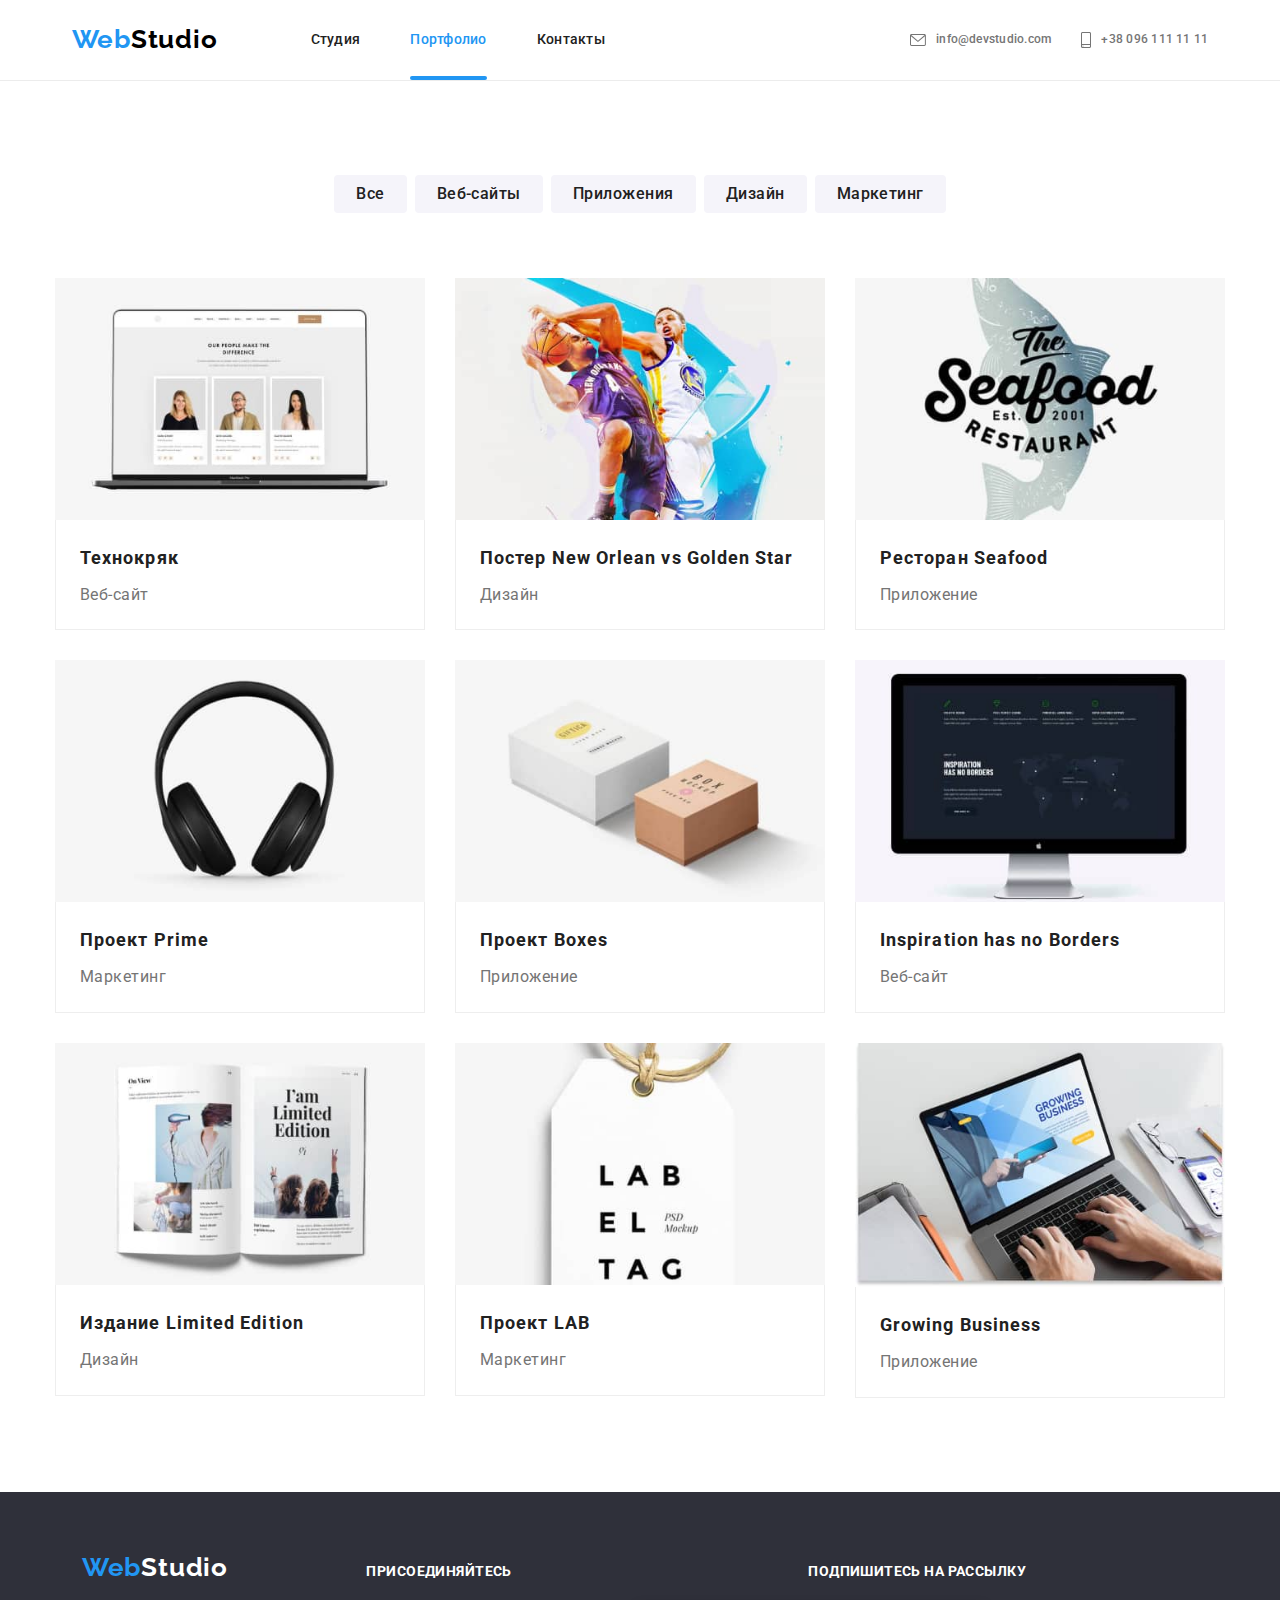
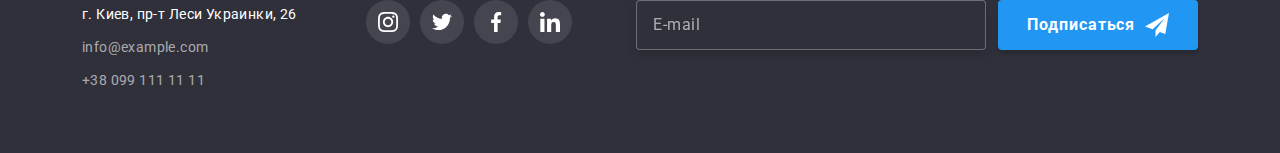
==== commit f7c668b2: "Адаптивка для сторінки портфоліо" ====
--- a/portfolio.html
+++ b/portfolio.html
@@ -94,8 +94,12 @@
         <ul class="gallery-list list">
             <li class="gallery-list__item">
                 <a href="" class="gallery-list__link">
-                        <div class="gallery-list__overlay">
-                            <img src="./images/techno.jpg" alt="Демонстрация веб-сайт на ноутбуке" width="370">
+                        <div class="gallery-list__overlay">  
+                            <img 
+                             srcset="./images/img1_1x.jpg 1x, ./images/img1_2x.jpg 2x"
+                            src="./images/img1_1x.jpg" 
+                            alt="Демонстрация веб-сайт на ноутбуке" 
+                            width="370">
                             <p class="gallery-list__overlay-text">Технокряк это современная площадка распространения коронавируса. Компании используют эту
                                 платформу для цифрового
                                 шпионажа и атак на защищённые сервера конкурентов.</p> 
@@ -111,7 +115,11 @@
             <li class="gallery-list__item">
                 <a href="" class="gallery-list__link">
                         <div class="gallery-list__overlay">
-                            <img src="./images/nba.jpg" alt="Два игрока из баскетбольных команд НБА Новый Орлеан и Голден Стейт борятся за мяч" width="370">
+                            <img
+                            srcset="./images/img2_1x.jpg 1x, ./images/img2_2x.jpg 2x"
+                            src="./images/img2_1x.jpg" 
+                            alt="Два игрока из баскетбольных команд НБА Новый Орлеан и Голден Стейт борятся за мяч" 
+                            width="370">
                             <p class="gallery-list__overlay-text">Технокряк это современная площадка распространения коронавируса. Компании используют эту
                                 платформу для цифрового
                                 шпионажа и атак на защищённые сервера конкурентов.</p>
@@ -125,7 +133,11 @@
             <li class="gallery-list__item">
                 <a href="" class="gallery-list__link">
                         <div class="gallery-list__overlay">
-                            <img src="./images/seafood.jpg" alt="Логотип ресторана" width="370">
+                            <img
+                            srcset="./images/img3_1x.jpg 1x, ./images/img3_2x.jpg 2x"
+                            src="./images/img3_1x.jpg" 
+                            alt="Логотип ресторана" 
+                            width="370">
                             <p class="gallery-list__overlay-text">Технокряк это современная площадка распространения коронавируса. Компании используют эту
                                 платформу для цифрового
                                 шпионажа и атак на защищённые сервера конкурентов.</p>
@@ -139,7 +151,11 @@
             <li class="gallery-list__item">
                 <a href="" class="gallery-list__link">
                         <div class="gallery-list__overlay">
-                            <img src="./images/prime.jpg" alt="Наушники чёрного цвета" width="370">
+                            <img
+                            srcset="./images/img4_1x.jpg 1x, ./images/img4_2x.jpg 2x"
+                            src="./images/img4_1x.jpg" 
+                            alt="Наушники чёрного цвета" 
+                            width="370">
                             <p class="gallery-list__overlay-text">Технокряк это современная площадка распространения коронавируса. Компании используют эту
                                 платформу для цифрового
                                 шпионажа и атак на защищённые сервера конкурентов.</p>
@@ -153,7 +169,11 @@
             <li class="gallery-list__item">
                 <a href="" class="gallery-list__link">
                         <div class="gallery-list__overlay">
-                            <img src="./images/boxes.jpg" alt="Две коробки, одна коричневого, другая белого цвета" width="370">
+                            <img 
+                            srcset="./images/img5_1x.jpg 1x, ./images/img5_2x.jpg 2x"
+                            src="./images/img5_1x.jpg" 
+                            alt="Две коробки, одна коричневого, другая белого цвета" 
+                            width="370">
                             <p class="gallery-list__overlay-text">Технокряк это современная площадка распространения коронавируса. Компании используют эту
                                 платформу для цифрового
                                 шпионажа и атак на защищённые сервера конкурентов.</p>
@@ -167,7 +187,11 @@
             <li class="gallery-list__item">
                 <a href="" class="gallery-list__link">
                         <div class="gallery-list__overlay">
-                            <img src="./images/inspiration.jpg" alt="Демонстрация веб-сайт на мониторе компьютера" width="370">
+                            <img
+                            srcset="./images/img6_1x.jpg 1x, ./images/img6_2x.jpg 2x"
+                            src="./images/img6_1x.jpg" 
+                            alt="Демонстрация веб-сайт на мониторе компьютера" 
+                            width="370">
                             <p class="gallery-list__overlay-text">Технокряк это современная площадка распространения коронавируса. Компании используют эту
                                 платформу для цифрового
                                 шпионажа и атак на защищённые сервера конкурентов.</p>
@@ -181,7 +205,11 @@
             <li class="gallery-list__item">
                 <a href="" class="gallery-list__link">
                         <div class="gallery-list__overlay">
-                            <img src="./images/limited.jpg" alt="Раскрытый журнал" width="370">
+                            <img 
+                            srcset="./images/img7_1x.jpg 1x, ./images/img7_2x.jpg 2x"
+                            src="./images/img7_1x.jpg" 
+                            alt="Раскрытый журнал" 
+                            width="370">
                             <p class="gallery-list__overlay-text">Технокряк это современная площадка распространения коронавируса. Компании используют эту
                                 платформу для цифрового
                                 шпионажа и атак на защищённые сервера конкурентов.</p>
@@ -195,7 +223,11 @@
             <li class="gallery-list__item">
                 <a href="" class="gallery-list__link">
                         <div class="gallery-list__overlay">
-                            <img src="./images/lab.jpg" alt="Бирка для одежды" width="370"> 
+                            <img 
+                            srcset="./images/img8_1x.jpg 1x, ./images/img8_2x.jpg 2x"
+                            src="./images/img8_1x.jpg" 
+                            alt="Бирка для одежды" 
+                            width="370"> 
                             <p class="gallery-list__overlay-text">Технокряк это современная площадка распространения коронавируса. Компании используют эту
                                 платформу для цифрового
                                 шпионажа и атак на защищённые сервера конкурентов.</p>
@@ -209,7 +241,11 @@
             <li class="gallery-list__item">
                 <a href="" class="gallery-list__link">
                         <div class="gallery-list__overlay">
-                            <img src="./images/business.jpg" alt="Человек работает за ноутбуком" width="370">
+                            <img 
+                            srcset="./images/img9_1x.jpg 1x, ./images/img9_2x.jpg 2x"
+                            src="./images/img9_1x.jpg" 
+                            alt="Человек работает за ноутбуком" 
+                            width="370">
                             <p class="gallery-list__overlay-text">Технокряк это современная площадка распространения коронавируса. Компании используют эту
                                 платформу для цифрового
                                 шпионажа и атак на защищённые сервера конкурентов.</p>
@@ -290,6 +326,7 @@
     </div>
 </footer>
 
+<script src="./js/menu.js"></script>
 </body>
 
 </html>--- a/css/main.min.css
+++ b/css/main.min.css
@@ -1,2 +1,2 @@
-:root{--primary-text-color: #212121;--description-text-color: #757575;--accent-color: #2196f3;--white-text-color: #fff;--primary-bg-color: #ffffff;--secondary-bg-color: #2f303a;--bg-button-color: #f5f4fa;--secondary-gray-color: #afb1b8;--reserv-bg-color: #f5f4fa;--gallery-list-gap: 30px;--timing-funcion: cubic-bezier(0.4, 0, 0.2, 1);--font-family: Roboto, sans-serif;--secondary-font-family: 'Raleway', sans-serif}body{background-color:var(--primary-bg-color);color:var(--primary-text-color);font-family:var(--font-family);font-weight:400}.section__title{margin-bottom:50px;font-weight:700;font-size:36px;line-height:1.16;text-align:center;letter-spacing:0.03em}h1,h2,h3,h4,h5,h6,p,ul{margin-bottom:0;margin-top:0}img{display:block}.list{padding:0;margin:0;list-style:none}.visually-hidden{position:absolute;clip:rect(0 0 0 0);width:1px;height:1px;margin:-1px}.logo{color:#000;font-family:var(--secondary-font-family);font-weight:700;font-size:26px;line-height:1.2;letter-spacing:0.03em;text-decoration:none}.logo--accent{color:var(--accent-color)}.logo--white{color:var(--white-text-color)}.logo--secondary{display:inline-block;margin-bottom:20px}.header{position:relative;border-bottom:1px solid #ececec}@media screen and (min-width: 768px){.header__container,.header__nav{display:-webkit-box;display:-ms-flexbox;display:flex;-webkit-box-align:center;-ms-flex-align:center;align-items:center}}@media screen and (min-width: 1200px){.header__container,.header__nav{-webkit-box-pack:center;-ms-flex-pack:center;justify-content:center}}.container{margin-left:auto;margin-right:auto}@media screen and (min-width: 480px){.container{width:480px}}@media screen and (min-width: 768px){.container{width:768px}}@media screen and (min-width: 1200px){.container{width:1200px;padding-left:15px;padding-right:15px}}.header__button{display:-webkit-inline-box;display:-ms-inline-flexbox;display:inline-flex;margin:0;padding:0;border:none;background-color:transparent;z-index:999}@media screen and (min-width: 768px){.header__button{display:none}}.header__icon-cross{display:none}.header--is-open .header__icon-cross{display:block}.header--is-open .header__icon-cross:hover,.header--is-open .header__icon-cross:focus{fill:var(--accent-color)}.header__icon-menu:hover,.header__icon-menu:focus{fill:var(--accent-color)}.header--is-open .header__icon-menu{display:none}.header__container-menu{background-color:var(--primary-bg-color)}@media screen and (max-width: 767px){.header__container-menu{display:none;position:absolute;top:0;left:0;width:100%;height:796px;padding:48px 40px}.header__container-menu--is-open{display:-webkit-box;display:-ms-flexbox;display:flex;-webkit-box-orient:vertical;-webkit-box-direction:normal;-ms-flex-direction:column;flex-direction:column;-webkit-box-pack:justify;-ms-flex-pack:justify;justify-content:space-between}}@media screen and (min-width: 768px){.header__container-menu{display:-webkit-box;display:-ms-flexbox;display:flex;-webkit-box-align:center;-ms-flex-align:center;align-items:center}}.header__navigation{display:-webkit-box;display:-ms-flexbox;display:flex;-webkit-box-pack:justify;-ms-flex-pack:justify;justify-content:space-between;-webkit-box-align:center;-ms-flex-align:center;align-items:center}@media screen and (min-width: 768px){.header__main-logo{margin-right:88px}}@media screen and (min-width: 1200px){.header__main-logo{margin-right:93px}}@media screen and (max-width: 767px){.site-nav__item:not(:last-child){margin-bottom:32px}}@media screen and (min-width: 768px){.site-nav__item+.site-nav__item{margin-left:50px}}@media screen and (min-width: 768px){.site-nav__item:last-child{margin-right:84px}}@media screen and (min-width: 1200px){.site-nav__item:last-child{margin-right:305px}}@media screen and (max-width: 767px){.site-nav{display:-webkit-box;display:-ms-flexbox;display:flex;-webkit-box-orient:vertical;-webkit-box-direction:normal;-ms-flex-direction:column;flex-direction:column;-webkit-box-pack:start;-ms-flex-pack:start;justify-content:start;-webkit-box-align:start;-ms-flex-align:start;align-items:flex-start;margin:0;padding:0}}@media screen and (min-width: 768px){.site-nav{display:-webkit-box;display:-ms-flexbox;display:flex}}.site-nav__link{display:block;padding-top:32px;padding-bottom:32px;color:var(--primary-text-color);font-weight:500;font-size:14px;line-height:1.14;letter-spacing:0.02em;text-decoration:none;-webkit-transition:color 250ms var(--timing-funcion);transition:color 250ms var(--timing-funcion)}.site-nav__link:hover,.site-nav__link:focus{color:var(--accent-color)}@media screen and (max-width: 767px){.site-nav__link{padding:0;font-weight:500;font-size:40px;line-height:1.17;text-align:center;letter-spacing:0.02em}}.site-nav__link--current{position:relative;color:var(--accent-color)}@media screen and (min-width: 768px){.site-nav__link--current::after{content:'';position:absolute;display:block;bottom:0;width:100%;height:4px;background-color:var(--accent-color);border-radius:2px}}@media screen and (max-width: 767px){.contacts-list{display:-webkit-box;display:-ms-flexbox;display:flex;-webkit-box-orient:vertical;-webkit-box-direction:normal;-ms-flex-direction:column;flex-direction:column;-webkit-box-pack:start;-ms-flex-pack:start;justify-content:start;-webkit-box-align:start;-ms-flex-align:start;align-items:flex-start;margin:0;padding:0}}@media screen and (min-width: 768px){.contacts-list{display:-webkit-box;display:-ms-flexbox;display:flex;-webkit-box-orient:vertical;-webkit-box-direction:reverse;-ms-flex-direction:column-reverse;flex-direction:column-reverse}}@media screen and (min-width: 1200px){.contacts-list{-webkit-box-orient:horizontal;-webkit-box-direction:reverse;-ms-flex-direction:row-reverse;flex-direction:row-reverse;-webkit-box-pack:center;-ms-flex-pack:center;justify-content:center;-webkit-box-align:center;-ms-flex-align:center;align-items:center;margin-left:auto}}.contacts-list__item{margin-bottom:32px}@media screen and (max-width: 767px){.contacts-list__item:last-child{margin-bottom:64px}}@media screen and (min-width: 768px){.contacts-list__item:last-child{margin-bottom:10px}}@media screen and (min-width: 768px){.contacts-list__item{display:-webkit-box;display:-ms-flexbox;display:flex;-webkit-box-pack:start;-ms-flex-pack:start;justify-content:start;margin:0}}@media screen and (min-width: 1200px){.contacts-list__item{display:-webkit-box;display:-ms-flexbox;display:flex;-webkit-box-pack:center;-ms-flex-pack:center;justify-content:center;-webkit-box-align:center;-ms-flex-align:center;align-items:center;margin-right:0px}}@media screen and (min-width: 1200px){.contacts-list__item:last-child{margin-bottom:0;margin-right:30px}}@media screen and (min-width: 768px){.contacts{color:var(--description-text-color);font-weight:500;font-size:12px;line-height:1.16;letter-spacing:0.02em;text-decoration:none;-webkit-transition:color 250ms var(--timing-funcion);transition:color 250ms var(--timing-funcion)}}.contacts:hover,.contacts:focus{color:var(--accent-color)}@media screen and (min-width: 1200px){.contacts{display:-webkit-box;display:-ms-flexbox;display:flex;-webkit-box-pack:center;-ms-flex-pack:center;justify-content:center;-webkit-box-align:center;-ms-flex-align:center;align-items:center}}.contacts__logo{margin-right:10px;fill:currentColor}@media screen and (max-width: 767px){.contacts__logo{display:none}}@media screen and (max-width: 767px){.contacts__tel{text-decoration:none;font-weight:500;font-size:34px;line-height:1.17;letter-spacing:0.02em;color:var(--accent-color)}}@media screen and (max-width: 767px){.contacts__email{text-decoration:none;font-weight:500;font-size:24px;line-height:1.16;letter-spacing:0.02em;color:var(--description-text-color)}}@media screen and (max-width: 767px){.header__social-networks{display:-webkit-box;display:-ms-flexbox;display:flex;-webkit-box-orient:horizontal;-webkit-box-direction:normal;-ms-flex-direction:row;flex-direction:row;-webkit-box-pack:start;-ms-flex-pack:start;justify-content:start;-webkit-box-align:start;-ms-flex-align:start;align-items:flex-start;margin:0;padding:0}}@media screen and (max-width: 767px){.header__networks-item:not(:last-child){border-right:1px solid rgba(33,33,33,0.2);padding-right:10px;margin-right:20px}}@media screen and (min-width: 768px){.header__networks-item:not(:last-child){display:none}}@media screen and (max-width: 767px){.header__networks-link{text-decoration:none;font-weight:500;font-size:18px;line-height:1.22;letter-spacing:0.02em;color:var(--accent-color)}}@media screen and (min-width: 768px){.header__networks-link{display:none}}.hero-section{padding:118px 0px;text-align:center;margin-left:auto;margin-right:auto;background-color:#c4c4c4;background-image:-webkit-gradient(linear, left top, right top, from(rgba(47,48,58,0.4)), to(rgba(47,48,58,0.4))),url(../images/bgphoto1x.jpg);background-image:linear-gradient(to right, rgba(47,48,58,0.4), rgba(47,48,58,0.4)),url(../images/bgphoto1x.jpg);background-repeat:no-repeat;background-size:cover;background-position:center}@media (min-device-pixel-ratio: 2), (-webkit-min-device-pixel-ratio: 2), (min-resolution: 192dpi), (min-resolution: 2dppx){.hero-section{background-image:-webkit-gradient(linear, left top, right top, from(rgba(47,48,58,0.4)), to(rgba(47,48,58,0.4))),url(../images/bgphoto2x.jpg);background-image:linear-gradient(to right, rgba(47,48,58,0.4), rgba(47,48,58,0.4)),url(../images/bgphoto2x.jpg)}}@media screen and (min-width: 768px){.hero-section{background-image:-webkit-gradient(linear, left top, right top, from(rgba(47,48,58,0.4)), to(rgba(47,48,58,0.4))),url(../images/bgpgototablet1x.jpg);background-image:linear-gradient(to right, rgba(47,48,58,0.4), rgba(47,48,58,0.4)),url(../images/bgpgototablet1x.jpg)}}@media screen and (min-width: 768px) and (min-device-pixel-ratio: 2), screen and (min-width: 768px) and (-webkit-min-device-pixel-ratio: 2), screen and (min-width: 768px) and (min-resolution: 192dpi), screen and (min-width: 768px) and (min-resolution: 2dppx){.hero-section{background-image:-webkit-gradient(linear, left top, right top, from(rgba(47,48,58,0.4)), to(rgba(47,48,58,0.4))),url(../images/bgpgototablet2x.jpg);background-image:linear-gradient(to right, rgba(47,48,58,0.4), rgba(47,48,58,0.4)),url(../images/bgpgototablet2x.jpg)}}@media screen and (min-width: 1200px){.hero-section{padding:200px 0px;max-width:1600px;background-image:-webkit-gradient(linear, left top, right top, from(rgba(47,48,58,0.4)), to(rgba(47,48,58,0.4))),url(../images/bgimagedesktop1x.jpg);background-image:linear-gradient(to right, rgba(47,48,58,0.4), rgba(47,48,58,0.4)),url(../images/bgimagedesktop1x.jpg)}}@media screen and (min-width: 1200px) and (min-device-pixel-ratio: 2), screen and (min-width: 1200px) and (-webkit-min-device-pixel-ratio: 2), screen and (min-width: 1200px) and (min-resolution: 192dpi), screen and (min-width: 1200px) and (min-resolution: 2dppx){.hero-section{background-image:-webkit-gradient(linear, left top, right top, from(rgba(47,48,58,0.4)), to(rgba(47,48,58,0.4))),url(../images/bgimagedesktop2x.jpg);background-image:linear-gradient(to right, rgba(47,48,58,0.4), rgba(47,48,58,0.4)),url(../images/bgimagedesktop2x.jpg)}}.hero-section__title{max-width:360px;margin-bottom:30px;margin-left:auto;margin-right:auto;-webkit-box-align:center;-ms-flex-align:center;align-items:center;font-weight:900;font-size:26px;line-height:1.62;text-align:center;letter-spacing:0.06em;text-transform:uppercase;color:var(--white-text-color);text-transform:uppercase}@media screen and (min-width: 1200px){.hero-section__title{max-width:696px;font-weight:900;font-size:44px;line-height:1.36}}.hero-section__button{width:200px;height:50px;background-color:var(--accent-color);color:var(--primary-bg-color);font-family:inherit;font-weight:700;font-size:16px;line-height:1.87;-webkit-box-align:center;-ms-flex-align:center;align-items:center;text-align:center;letter-spacing:0.06em;cursor:pointer;border:none;-webkit-box-shadow:0px 4px 4px rgba(0,0,0,0.15);box-shadow:0px 4px 4px rgba(0,0,0,0.15);border-radius:4px;-webkit-transition:background-color 250ms var(--timing-funcion),-webkit-box-shadow 250ms var(--timing-funcion);transition:background-color 250ms var(--timing-funcion),-webkit-box-shadow 250ms var(--timing-funcion);transition:background-color 250ms var(--timing-funcion),box-shadow 250ms var(--timing-funcion);transition:background-color 250ms var(--timing-funcion),box-shadow 250ms var(--timing-funcion),-webkit-box-shadow 250ms var(--timing-funcion)}.hero-section__button:hover,.hero-section__button:focus{background-color:#188ce8;color:var(--white-text-color)}.backdrop{position:fixed;top:0;left:0;bottom:0;right:0;width:100%;height:100%;background-color:rgba(0,0,0,0.2);z-index:999;opacity:1;visibility:visible;-webkit-transition:opacity 250ms var(--timing-funcion),visibility 250ms var(--timing-funcion);transition:opacity 250ms var(--timing-funcion),visibility 250ms var(--timing-funcion)}.backdrop--is-hidden{visibility:hidden;opacity:0;pointer-events:none}.modal-section{padding:40px;width:528px;height:581px;background-color:var(--primary-bg-color);position:absolute;top:50%;left:50%;-webkit-transform:translate(-50%, -50%) scale(1);transform:translate(-50%, -50%) scale(1);z-index:999;-webkit-transition:-webkit-transform 250ms var(--timing-funcion);transition:-webkit-transform 250ms var(--timing-funcion);transition:transform 250ms var(--timing-funcion);transition:transform 250ms var(--timing-funcion), -webkit-transform 250ms var(--timing-funcion)}.backdrop--is-hidden .modal{-webkit-transform:translate(-50%, -50%) scale(0.9);transform:translate(-50%, -50%) scale(0.9)}.close-button{position:absolute;top:8px;right:8px;background-color:transparent;border:transparent}.close-button__logo{border:1px solid rgba(0,0,0,0.1);border-radius:50%;display:-webkit-inline-box;display:-ms-inline-flexbox;display:inline-flex}.close-button__logo:hover,.close-button__logo:focus{fill:var(--accent-color)}.close-button:focus-within>.close-button__logo{fill:var(--accent-color)}.modal-form__title{font-weight:bold;font-size:20px;line-height:1.15;text-align:center;letter-spacing:0.03em}.modal-form__input-group{display:-webkit-box;display:-ms-flexbox;display:flex;-webkit-box-orient:vertical;-webkit-box-direction:normal;-ms-flex-direction:column;flex-direction:column;-webkit-box-pack:center;-ms-flex-pack:center;justify-content:center;-webkit-box-align:center;-ms-flex-align:center;align-items:center;margin-bottom:20px;margin-top:12px}.modal-form__label{position:relative;margin-bottom:10px;-webkit-transition:fill 250ms var(--timing-funcion);transition:fill 250ms var(--timing-funcion)}.modal-form__label:hover,.modal-form__label:focus{fill:var(--accent-color)}.modal-form__logo{position:absolute;left:12px;top:29px}.modal-form__logo:focus{color:var(--accent-color)}.modal-form__input:focus-within+.modal-form__logo{fill:var(--accent-color)}.modal-form__text{display:-webkit-box;display:-ms-flexbox;display:flex;-webkit-box-pack:start;-ms-flex-pack:start;justify-content:start;font-weight:normal;margin-bottom:4px;font-size:12px;line-height:1.16;letter-spacing:0.01em;color:var(--description-text-color)}.modal-form__input{padding:11px 42px;width:448px;height:40px;border:1px solid rgba(33,33,33,0.2);border-radius:4px;outline:none;-webkit-transition:border-color 250ms var(--timing-funcion);transition:border-color 250ms var(--timing-funcion)}.modal-form__input:hover,.modal-form__input:focus{border-color:var(--accent-color)}.modal-form__textarea{resize:none;padding:12px 16px;width:448px;height:120px;border:1px solid rgba(33,33,33,0.2);-webkit-box-sizing:border-box;box-sizing:border-box;border-radius:4px;outline:none;-webkit-transition:border-color 250ms var(--timing-funcion);transition:border-color 250ms var(--timing-funcion)}.modal-form__textarea::-webkit-input-placeholder{font-size:12px;line-height:1.16;letter-spacing:0.01em;color:rgba(117,117,117,0.5)}.modal-form__textarea:-ms-input-placeholder{font-size:12px;line-height:1.16;letter-spacing:0.01em;color:rgba(117,117,117,0.5)}.modal-form__textarea::-ms-input-placeholder{font-size:12px;line-height:1.16;letter-spacing:0.01em;color:rgba(117,117,117,0.5)}.modal-form__textarea::placeholder{font-size:12px;line-height:1.16;letter-spacing:0.01em;color:rgba(117,117,117,0.5)}.modal-form__textarea:hover,.modal-form__textarea:focus{border-color:var(--accent-color)}.checkbox-group{margin-bottom:30px}.checkbox-group__label{display:-webkit-box;display:-ms-flexbox;display:flex;-webkit-box-pack:center;-ms-flex-pack:center;justify-content:center;-webkit-box-align:center;-ms-flex-align:center;align-items:center}.checkbox-group__text{font-size:14px;line-height:1.71;letter-spacing:0.03em;color:var(--description-text-color)}.checkbox-group__input{position:absolute;width:1px;height:1px;margin:-1px;border:0;padding:0;white-space:nowrap;-webkit-clip-path:inset(100%);clip-path:inset(100%);clip:rect(0 0 0 0);overflow:hidden}.checkbox-group__link{color:#2196f3}.checkbox-group__icon{margin-right:8px;fill:var(--white-text-color);border:2px solid var(--primary-text-color);border-radius:2px;background-origin:border-box;-webkit-transition:border-color 250ms var(--timing-funcion),background-color 250ms var(--timing-funcion);transition:border-color 250ms var(--timing-funcion),background-color 250ms var(--timing-funcion)}.checkbox-group__input:checked+.checkbox-group__icon{background-color:var(--accent-color);border-color:var(--accent-color)}.benefits-section,.team-section{padding-top:94px;padding-bottom:94px}.benefits-list{display:-webkit-box;display:-ms-flexbox;display:flex}.benefits-list__title{margin-bottom:10px;font-weight:700;font-size:14px;line-height:1.14;letter-spacing:0.03em;text-transform:uppercase}.benefits-list__description{color:var(--description-text-color);font-size:14px;line-height:1.7;letter-spacing:0.03em}.benefits-list__logo{display:-webkit-box;display:-ms-flexbox;display:flex;-webkit-box-pack:center;-ms-flex-pack:center;justify-content:center;-webkit-box-align:center;-ms-flex-align:center;align-items:center;height:120px;background-color:var(--reserv-bg-color);margin-bottom:30px}.benefits-list__item{width:270px;height:251px;margin-right:30px}.benefits-list__item:last-child{margin-right:0}.services-section{padding-bottom:94px}.services-list{display:-webkit-box;display:-ms-flexbox;display:flex}.services-list__description{position:absolute;bottom:0;left:0;width:370px;height:70px;display:-webkit-box;display:-ms-flexbox;display:flex;-webkit-box-pack:center;-ms-flex-pack:center;justify-content:center;-webkit-box-align:center;-ms-flex-align:center;align-items:center;-ms-flex-line-pack:center;align-content:center;font-weight:bold;font-size:14px;line-height:1.14;text-align:center;letter-spacing:0.03em;text-transform:uppercase;color:var(--white-text-color);background-color:rgba(47,48,58,0.8)}.services-list__item{position:relative}.services-list__item:not(:last-child){-ms-flex-preferred-size:calc(100% / 3 - 30px);flex-basis:calc(100% / 3 - 30px);margin-right:30px}.team-section{background-color:var(--reserv-bg-color);height:708px}.team-list{display:-webkit-box;display:-ms-flexbox;display:flex}.team-list__title{margin-bottom:10px;font-weight:500;font-size:16px;line-height:1.2;text-align:center;letter-spacing:0.03em}.team-list__description{color:var(--description-text-color);font-size:16px;line-height:1.2;text-align:center;letter-spacing:0.03em;margin-bottom:16px}.team-list__info{padding-top:30px;padding-bottom:30px;background-color:#fff;-webkit-box-shadow:0px 1px 3px rgba(0,0,0,0.12),0px 1px 1px rgba(0,0,0,0.14),0px 2px 1px rgba(0,0,0,0.2);box-shadow:0px 1px 3px rgba(0,0,0,0.12),0px 1px 1px rgba(0,0,0,0.14),0px 2px 1px rgba(0,0,0,0.2);border-radius:0px 0px 4px 4px}.team-list__pic{-webkit-box-shadow:0px 1px 3px rgba(0,0,0,0.12),0px 1px 1px rgba(0,0,0,0.14),0px 2px 1px rgba(0,0,0,0.2);box-shadow:0px 1px 3px rgba(0,0,0,0.12),0px 1px 1px rgba(0,0,0,0.14),0px 2px 1px rgba(0,0,0,0.2)}.team-list__item{width:270px;height:251px;margin-right:30px}.team-list__item:last-child{margin-right:0}.social-networks{display:-webkit-box;display:-ms-flexbox;display:flex;-webkit-box-pack:center;-ms-flex-pack:center;justify-content:center;-webkit-box-align:center;-ms-flex-align:center;align-items:center}.social-networks__logo{fill:currentColor}.social-networks__item{margin-right:10px;width:44px;height:44px}.social-networks__item:last-child{margin-right:0}.social-networks__link{display:-webkit-box;display:-ms-flexbox;display:flex;-webkit-box-pack:center;-ms-flex-pack:center;justify-content:center;-webkit-box-align:center;-ms-flex-align:center;align-items:center;border-radius:50%;width:100%;height:100%;color:var(--secondary-gray-color);-webkit-transition:background-color 250ms var(--timing-funcion),color 250ms var(--timing-funcion);transition:background-color 250ms var(--timing-funcion),color 250ms var(--timing-funcion)}.social-networks__link:hover,.social-networks__link:focus{background-color:var(--accent-color);color:var(--white-text-color)}.clients-section{padding-top:90px;padding-bottom:104px}.clients-list{display:-webkit-box;display:-ms-flexbox;display:flex;-webkit-box-pack:center;-ms-flex-pack:center;justify-content:center;-webkit-box-align:center;-ms-flex-align:center;align-items:center}.clients-list__logo{fill:currentColor}.clients-list__item{display:-webkit-box;display:-ms-flexbox;display:flex;-webkit-box-pack:center;-ms-flex-pack:center;justify-content:center;-webkit-box-align:center;-ms-flex-align:center;align-items:center;margin-right:30px;width:170px;height:92px}.clients-list__item:last-child{margin-right:0}.clients-list__link{display:-webkit-box;display:-ms-flexbox;display:flex;-webkit-box-pack:center;-ms-flex-pack:center;justify-content:center;-webkit-box-align:center;-ms-flex-align:center;align-items:center;min-width:170px;min-height:92px;color:var(--secondary-gray-color);border:1px solid var(--secondary-gray-color);-webkit-box-sizing:border-box;box-sizing:border-box;border-radius:4px;-webkit-transition:color 250ms var(--timing-funcion),border 250ms var(--timing-funcion);transition:color 250ms var(--timing-funcion),border 250ms var(--timing-funcion)}.clients-list__link:hover,.clients-list__link:focus{color:var(--accent-color);border:1px solid var(--accent-color);border-radius:4px}.footer{padding-top:60px;padding-bottom:60px;background-color:var(--secondary-bg-color)}.footer__container{display:-webkit-box;display:-ms-flexbox;display:flex;-webkit-box-align:baseline;-ms-flex-align:baseline;align-items:baseline}.address{margin-right:70px}.address__text{display:inline-block;margin-bottom:9px;color:var(--white-text-color);font-family:Roboto;font-style:normal;font-size:14px;line-height:1.71;letter-spacing:0.03em}.address__list{max-width:231px}.address__item{display:inline-block;margin-bottom:9px;color:rgba(255,255,255,0.6);font-family:Roboto;font-style:normal;font-size:14px;line-height:1.71;letter-spacing:0.03em;text-decoration:none;-webkit-transition:color 250ms var(--timing-funcion);transition:color 250ms var(--timing-funcion)}.address__item:last-child{margin-bottom:0}.address__item:hover,.address__item:focus{color:var(--accent-color)}.footer-community{margin-right:93px}.footer-community__invite{margin-bottom:20px;font-style:normal;font-weight:bold;font-size:14px;line-height:1.14;letter-spacing:0.03em;text-transform:uppercase;color:var(--white-text-color)}.footer-community__list{display:-webkit-box;display:-ms-flexbox;display:flex}.footer-community__item{margin-right:10px;width:44px;height:44px}.footer-community__logo{fill:currentColor}.footer-community__link{display:-webkit-box;display:-ms-flexbox;display:flex;-webkit-box-pack:center;-ms-flex-pack:center;justify-content:center;-webkit-box-align:center;-ms-flex-align:center;align-items:center;border-radius:50%;width:100%;height:100%;background-color:rgba(255,255,255,0.1);color:var(--white-text-color);-webkit-transition:background-color 250ms var(--timing-funcion);transition:background-color 250ms var(--timing-funcion)}.footer-community__link:hover,.footer-community__link:focus{background-color:var(--accent-color);color:var(--white-text-color)}.subscribe-section__container{display:-webkit-box;display:-ms-flexbox;display:flex;-webkit-box-orient:horizontal;-webkit-box-direction:normal;-ms-flex-direction:row;flex-direction:row}.subscribe-section__label{display:-webkit-box;display:-ms-flexbox;display:flex;-webkit-box-orient:horizontal;-webkit-box-direction:normal;-ms-flex-direction:row;flex-direction:row}.subscribe-section__title{margin-bottom:20px;font-weight:700;font-size:14px;line-height:1.14;letter-spacing:0.03em;text-transform:uppercase;color:var(--white-text-color)}.subscribe-section__logo{margin-left:10px;fill:#fff}.subscribe-section__input{padding:15px 16px;width:350px;height:50px;margin-right:12px;background-color:#2f303a;border:1px solid rgba(255,255,255,0.3);-webkit-filter:drop-shadow(0px 4px 4px rgba(0,0,0,0.15));filter:drop-shadow(0px 4px 4px rgba(0,0,0,0.15));border-radius:4px;color:rgba(255,255,255,0.6)}.subscribe-section__input::-webkit-input-placeholder{font-size:16px;line-height:1.25;letter-spacing:0.03em;color:rgba(255,255,255,0.6)}.subscribe-section__input:-ms-input-placeholder{font-size:16px;line-height:1.25;letter-spacing:0.03em;color:rgba(255,255,255,0.6)}.subscribe-section__input::-ms-input-placeholder{font-size:16px;line-height:1.25;letter-spacing:0.03em;color:rgba(255,255,255,0.6)}.subscribe-section__input::placeholder{font-size:16px;line-height:1.25;letter-spacing:0.03em;color:rgba(255,255,255,0.6)}.subscribe-section__button{display:-webkit-box;display:-ms-flexbox;display:flex;-webkit-box-pack:center;-ms-flex-pack:center;justify-content:center;-webkit-box-align:center;-ms-flex-align:center;align-items:center;width:200px;height:50px;background-color:var(--accent-color);color:var(--primary-bg-color);font-family:inherit;font-weight:700;font-size:16px;line-height:1.87;align-items:center;text-align:center;letter-spacing:0.06em;cursor:pointer;border:none;-webkit-box-shadow:0px 4px 4px rgba(0,0,0,0.15);box-shadow:0px 4px 4px rgba(0,0,0,0.15);border-radius:4px;-webkit-transition:background-color 250ms var(--timing-funcion),-webkit-box-shadow 250ms var(--timing-funcion);transition:background-color 250ms var(--timing-funcion),-webkit-box-shadow 250ms var(--timing-funcion);transition:background-color 250ms var(--timing-funcion),box-shadow 250ms var(--timing-funcion);transition:background-color 250ms var(--timing-funcion),box-shadow 250ms var(--timing-funcion),-webkit-box-shadow 250ms var(--timing-funcion)}.subscribe-section__button:hover,.subscribe-section__button:focus{background-color:#188ce8;color:var(--white-text-color)}.portfolio-section{padding-top:94px;padding-bottom:94px}.portfolio-list{margin-bottom:50px;display:-webkit-box;display:-ms-flexbox;display:flex;-webkit-box-pack:center;-ms-flex-pack:center;justify-content:center}.portfolio-list__item:not(:last-child){margin-right:8px}.portfolio-list__button{display:block;padding:6px 22px;background-color:var(--bg-button-color);color:var(--primary-text-color);font-family:inherit;font-weight:500;font-size:16px;line-height:1.62;text-align:center;letter-spacing:0.03em;cursor:pointer;border:none;border-radius:4px;-webkit-transition:background-color 250ms var(--timing-funcion),color 250ms var(--timing-funcion),-webkit-box-shadow 250ms var(--timing-funcion);transition:background-color 250ms var(--timing-funcion),color 250ms var(--timing-funcion),-webkit-box-shadow 250ms var(--timing-funcion);transition:background-color 250ms var(--timing-funcion),color 250ms var(--timing-funcion),box-shadow 250ms var(--timing-funcion);transition:background-color 250ms var(--timing-funcion),color 250ms var(--timing-funcion),box-shadow 250ms var(--timing-funcion),-webkit-box-shadow 250ms var(--timing-funcion)}.portfolio-list__button:hover,.portfolio-list__button:focus{background-color:var(--accent-color);color:var(--white-text-color);-webkit-box-shadow:0px 3px 1px rgba(0,0,0,0.1),0px 1px 2px rgba(0,0,0,0.08),0px 2px 2px rgba(0,0,0,0.12);box-shadow:0px 3px 1px rgba(0,0,0,0.1),0px 1px 2px rgba(0,0,0,0.08),0px 2px 2px rgba(0,0,0,0.12)}.gallery-list{display:-webkit-box;display:-ms-flexbox;display:flex;-ms-flex-wrap:wrap;flex-wrap:wrap}.gallery-list__card{padding:20px 24px;border-left:1px solid #eeeeee;border-right:1px solid #eeeeee;border-bottom:1px solid #eeeeee}.gallery-list__title{color:var(--primary-text-color);font-weight:700;font-size:18px;line-height:2;letter-spacing:0.06em;text-decoration:none}.gallery-list__description{margin-top:4px;color:var(--description-text-color);font-size:16px;line-height:1.87;letter-spacing:0.03em;text-decoration:none}.gallery-list__item{-ms-flex-preferred-size:calc(100% / 3 - var(--gallery-list-gap));flex-basis:calc(100% / 3 - var(--gallery-list-gap));margin-right:var(--gallery-list-gap);margin-bottom:var(--gallery-list-gap)}.gallery-list__item:nth-child(3n){margin-right:0}.gallery-list__item:nth-last-child(-n+3){margin-bottom:0}.gallery-list__link{display:inline-block;text-decoration:none;-webkit-transition:-webkit-box-shadow 250ms var(--timing-funcion);transition:-webkit-box-shadow 250ms var(--timing-funcion);transition:box-shadow 250ms var(--timing-funcion);transition:box-shadow 250ms var(--timing-funcion), -webkit-box-shadow 250ms var(--timing-funcion)}.gallery-list__link:hover,.gallery-list__link:focus{-webkit-box-shadow:0px 1px 1px rgba(0,0,0,0.12),0px 4px 4px rgba(0,0,0,0.06),1px 4px 6px rgba(0,0,0,0.16);box-shadow:0px 1px 1px rgba(0,0,0,0.12),0px 4px 4px rgba(0,0,0,0.06),1px 4px 6px rgba(0,0,0,0.16)}.gallery-list__overlay{position:relative;overflow:hidden}.gallery-list__overlay-text{position:absolute;top:0;left:0;width:100%;height:100%;display:inline-block;-webkit-box-pack:center;-ms-flex-pack:center;justify-content:center;-ms-flex-line-pack:center;align-content:center;padding:63px 24px;font-size:18px;line-height:1.56;letter-spacing:0.03em;color:var(--white-text-color);opacity:1;background-color:rgba(33,150,243,0.9);-webkit-transform:translateY(110%);transform:translateY(110%);-webkit-transition:-webkit-transform 250ms var(--timing-funcion);transition:-webkit-transform 250ms var(--timing-funcion);transition:transform 250ms var(--timing-funcion);transition:transform 250ms var(--timing-funcion), -webkit-transform 250ms var(--timing-funcion)}.gallery-list__link:hover .gallery-list__overlay-text{-webkit-transform:translateY(0);transform:translateY(0)}
+:root{--primary-text-color: #212121;--description-text-color: #757575;--accent-color: #2196f3;--white-text-color: #fff;--primary-bg-color: #ffffff;--secondary-bg-color: #2f303a;--bg-button-color: #f5f4fa;--secondary-gray-color: #afb1b8;--reserv-bg-color: #f5f4fa;--gallery-list-gap: 30px;--timing-funcion: cubic-bezier(0.4, 0, 0.2, 1);--font-family: Roboto, sans-serif;--secondary-font-family: 'Raleway', sans-serif}body{background-color:var(--primary-bg-color);color:var(--primary-text-color);font-family:var(--font-family);font-weight:400}.section__title{margin-bottom:50px;font-weight:700;font-size:36px;line-height:1.16;text-align:center;letter-spacing:0.03em}@media screen and (max-width: 1199px){.section__title{font-weight:bold;font-size:28px;line-height:1.17;text-align:center;letter-spacing:0.03em;color:var(--primary-text-color)}}h1,h2,h3,h4,h5,h6,p,ul{margin-bottom:0;margin-top:0}img{display:block}.list{padding:0;margin:0;list-style:none}.visually-hidden{position:absolute;clip:rect(0 0 0 0);width:1px;height:1px;margin:-1px}.logo{color:#000;font-family:var(--secondary-font-family);font-weight:700;font-size:26px;line-height:1.2;letter-spacing:0.03em;text-decoration:none}.logo--accent{color:var(--accent-color)}.logo--white{color:var(--white-text-color)}.logo--secondary{display:inline-block;margin-bottom:20px}.header{position:relative;border-bottom:1px solid #ececec}@media screen and (min-width: 768px){.header__container,.header__nav{display:-webkit-box;display:-ms-flexbox;display:flex;-webkit-box-align:center;-ms-flex-align:center;align-items:center}}@media screen and (min-width: 1200px){.header__container,.header__nav{-webkit-box-pack:center;-ms-flex-pack:center;justify-content:center}}.container{margin-left:auto;margin-right:auto}@media screen and (min-width: 480px){.container{width:480px}}@media screen and (min-width: 768px){.container{width:768px}}@media screen and (min-width: 1200px){.container{width:1200px;padding-left:15px;padding-right:15px}}.header__button{display:-webkit-inline-box;display:-ms-inline-flexbox;display:inline-flex;margin:0;padding:0;border:none;background-color:transparent;z-index:1000}@media screen and (min-width: 768px){.header__button{display:none}}.header__icon-cross{display:none}.header--is-open .header__icon-cross{display:block}.header--is-open .header__icon-cross:hover,.header--is-open .header__icon-cross:focus{fill:var(--accent-color)}.header__icon-menu:hover,.header__icon-menu:focus{fill:var(--accent-color)}.header--is-open .header__icon-menu{display:none}.header__container-menu{background-color:var(--primary-bg-color)}@media screen and (max-width: 767px){.header__container-menu{display:none;position:fixed;top:0;left:0;width:100%;height:100%;padding:48px 40px;z-index:999}.header__container-menu--is-open{display:-webkit-box;display:-ms-flexbox;display:flex;-webkit-box-orient:vertical;-webkit-box-direction:normal;-ms-flex-direction:column;flex-direction:column;-webkit-box-pack:justify;-ms-flex-pack:justify;justify-content:space-between}}@media screen and (min-width: 768px){.header__container-menu{display:-webkit-box;display:-ms-flexbox;display:flex;-webkit-box-align:center;-ms-flex-align:center;align-items:center}}.header__navigation{display:-webkit-box;display:-ms-flexbox;display:flex;-webkit-box-pack:justify;-ms-flex-pack:justify;justify-content:space-between;-webkit-box-align:center;-ms-flex-align:center;align-items:center}@media screen and (min-width: 768px){.header__main-logo{margin-right:88px}}@media screen and (min-width: 1200px){.header__main-logo{margin-right:93px}}@media screen and (max-width: 767px){.site-nav__item:not(:last-child){margin-bottom:32px}}@media screen and (min-width: 768px){.site-nav__item+.site-nav__item{margin-left:50px}}@media screen and (min-width: 768px){.site-nav__item:last-child{margin-right:84px}}@media screen and (min-width: 1200px){.site-nav__item:last-child{margin-right:305px}}@media screen and (max-width: 767px){.site-nav{display:-webkit-box;display:-ms-flexbox;display:flex;-webkit-box-orient:vertical;-webkit-box-direction:normal;-ms-flex-direction:column;flex-direction:column;-webkit-box-pack:start;-ms-flex-pack:start;justify-content:start;-webkit-box-align:start;-ms-flex-align:start;align-items:flex-start;margin:0;padding:0}}@media screen and (min-width: 768px){.site-nav{display:-webkit-box;display:-ms-flexbox;display:flex}}.site-nav__link{display:block;padding-top:32px;padding-bottom:32px;color:var(--primary-text-color);font-weight:500;font-size:14px;line-height:1.14;letter-spacing:0.02em;text-decoration:none;-webkit-transition:color 250ms var(--timing-funcion);transition:color 250ms var(--timing-funcion)}.site-nav__link:hover,.site-nav__link:focus{color:var(--accent-color)}@media screen and (max-width: 767px){.site-nav__link{padding:0;font-weight:500;font-size:40px;line-height:1.17;text-align:center;letter-spacing:0.02em}}.site-nav__link--current{position:relative;color:var(--accent-color)}@media screen and (min-width: 768px){.site-nav__link--current::after{content:'';position:absolute;display:block;bottom:0;width:100%;height:4px;background-color:var(--accent-color);border-radius:2px}}@media screen and (max-width: 767px){.contacts-list{display:-webkit-box;display:-ms-flexbox;display:flex;-webkit-box-orient:vertical;-webkit-box-direction:normal;-ms-flex-direction:column;flex-direction:column;-webkit-box-pack:start;-ms-flex-pack:start;justify-content:start;-webkit-box-align:start;-ms-flex-align:start;align-items:flex-start;margin:0;padding:0}}@media screen and (min-width: 768px){.contacts-list{display:-webkit-box;display:-ms-flexbox;display:flex;-webkit-box-orient:vertical;-webkit-box-direction:reverse;-ms-flex-direction:column-reverse;flex-direction:column-reverse}}@media screen and (min-width: 1200px){.contacts-list{-webkit-box-orient:horizontal;-webkit-box-direction:reverse;-ms-flex-direction:row-reverse;flex-direction:row-reverse;-webkit-box-pack:center;-ms-flex-pack:center;justify-content:center;-webkit-box-align:center;-ms-flex-align:center;align-items:center;margin-left:auto}}.contacts-list__item{margin-bottom:32px}@media screen and (max-width: 767px){.contacts-list__item:last-child{margin-bottom:64px}}@media screen and (min-width: 768px){.contacts-list__item:last-child{margin-bottom:10px}}@media screen and (min-width: 768px){.contacts-list__item{display:-webkit-box;display:-ms-flexbox;display:flex;-webkit-box-pack:start;-ms-flex-pack:start;justify-content:start;margin:0}}@media screen and (min-width: 1200px){.contacts-list__item{display:-webkit-box;display:-ms-flexbox;display:flex;-webkit-box-pack:center;-ms-flex-pack:center;justify-content:center;-webkit-box-align:center;-ms-flex-align:center;align-items:center;margin-right:0px}}@media screen and (min-width: 1200px){.contacts-list__item:last-child{margin-bottom:0;margin-right:30px}}@media screen and (min-width: 768px){.contacts{color:var(--description-text-color);font-weight:500;font-size:12px;line-height:1.16;letter-spacing:0.02em;text-decoration:none;-webkit-transition:color 250ms var(--timing-funcion);transition:color 250ms var(--timing-funcion)}}.contacts:hover,.contacts:focus{color:var(--accent-color)}@media screen and (min-width: 1200px){.contacts{display:-webkit-box;display:-ms-flexbox;display:flex;-webkit-box-pack:center;-ms-flex-pack:center;justify-content:center;-webkit-box-align:center;-ms-flex-align:center;align-items:center}}.contacts__logo{margin-right:10px;fill:currentColor}@media screen and (max-width: 767px){.contacts__logo{display:none}}@media screen and (max-width: 767px){.contacts__tel{text-decoration:none;font-weight:500;font-size:34px;line-height:1.17;letter-spacing:0.02em;color:var(--accent-color)}}@media screen and (max-width: 767px){.contacts__email{text-decoration:none;font-weight:500;font-size:24px;line-height:1.16;letter-spacing:0.02em;color:var(--description-text-color)}}@media screen and (max-width: 767px){.header__social-networks{display:-webkit-box;display:-ms-flexbox;display:flex;-webkit-box-orient:horizontal;-webkit-box-direction:normal;-ms-flex-direction:row;flex-direction:row;-webkit-box-pack:start;-ms-flex-pack:start;justify-content:start;-webkit-box-align:start;-ms-flex-align:start;align-items:flex-start;width:100%;margin:0;padding:0}}.header__networks-item{width:100%}@media screen and (max-width: 767px){.header__networks-item:not(:last-child){border-right:1px solid rgba(33,33,33,0.2);padding-right:5px;margin-right:10px}}@media screen and (min-width: 768px){.header__networks-item:not(:last-child){display:none}}@media screen and (max-width: 767px){.header__networks-link{text-decoration:none;font-weight:500;font-size:18px;line-height:1.22;letter-spacing:0.02em;color:var(--accent-color)}}@media screen and (min-width: 768px){.header__networks-link{display:none}}.hero-section{padding:118px 0px;text-align:center;margin-left:auto;margin-right:auto;background-color:#c4c4c4;background-image:-webkit-gradient(linear, left top, right top, from(rgba(47,48,58,0.4)), to(rgba(47,48,58,0.4))),url(../images/bgphoto1x.jpg);background-image:linear-gradient(to right, rgba(47,48,58,0.4), rgba(47,48,58,0.4)),url(../images/bgphoto1x.jpg);background-repeat:no-repeat;background-size:cover;background-position:center}@media (min-device-pixel-ratio: 2), (-webkit-min-device-pixel-ratio: 2), (min-resolution: 192dpi), (min-resolution: 2dppx){.hero-section{background-image:-webkit-gradient(linear, left top, right top, from(rgba(47,48,58,0.4)), to(rgba(47,48,58,0.4))),url(../images/bgphoto2x.jpg);background-image:linear-gradient(to right, rgba(47,48,58,0.4), rgba(47,48,58,0.4)),url(../images/bgphoto2x.jpg)}}@media screen and (min-width: 768px){.hero-section{background-image:-webkit-gradient(linear, left top, right top, from(rgba(47,48,58,0.4)), to(rgba(47,48,58,0.4))),url(../images/bgpgototablet1x.jpg);background-image:linear-gradient(to right, rgba(47,48,58,0.4), rgba(47,48,58,0.4)),url(../images/bgpgototablet1x.jpg)}}@media screen and (min-width: 768px) and (min-device-pixel-ratio: 2), screen and (min-width: 768px) and (-webkit-min-device-pixel-ratio: 2), screen and (min-width: 768px) and (min-resolution: 192dpi), screen and (min-width: 768px) and (min-resolution: 2dppx){.hero-section{background-image:-webkit-gradient(linear, left top, right top, from(rgba(47,48,58,0.4)), to(rgba(47,48,58,0.4))),url(../images/bgpgototablet2x.jpg);background-image:linear-gradient(to right, rgba(47,48,58,0.4), rgba(47,48,58,0.4)),url(../images/bgpgototablet2x.jpg)}}@media screen and (min-width: 1200px){.hero-section{padding:200px 0px;max-width:1600px;background-image:-webkit-gradient(linear, left top, right top, from(rgba(47,48,58,0.4)), to(rgba(47,48,58,0.4))),url(../images/bgimagedesktop1x.jpg);background-image:linear-gradient(to right, rgba(47,48,58,0.4), rgba(47,48,58,0.4)),url(../images/bgimagedesktop1x.jpg)}}@media screen and (min-width: 1200px) and (min-device-pixel-ratio: 2), screen and (min-width: 1200px) and (-webkit-min-device-pixel-ratio: 2), screen and (min-width: 1200px) and (min-resolution: 192dpi), screen and (min-width: 1200px) and (min-resolution: 2dppx){.hero-section{background-image:-webkit-gradient(linear, left top, right top, from(rgba(47,48,58,0.4)), to(rgba(47,48,58,0.4))),url(../images/bgimagedesktop2x.jpg);background-image:linear-gradient(to right, rgba(47,48,58,0.4), rgba(47,48,58,0.4)),url(../images/bgimagedesktop2x.jpg)}}.hero-section__title{max-width:360px;margin-bottom:30px;margin-left:auto;margin-right:auto;-webkit-box-align:center;-ms-flex-align:center;align-items:center;font-weight:900;font-size:26px;line-height:1.62;text-align:center;letter-spacing:0.06em;text-transform:uppercase;color:var(--white-text-color);text-transform:uppercase}@media screen and (min-width: 1200px){.hero-section__title{max-width:696px;font-weight:900;font-size:44px;line-height:1.36}}.hero-section__button{width:200px;height:50px;background-color:var(--accent-color);color:var(--primary-bg-color);font-family:inherit;font-weight:700;font-size:16px;line-height:1.87;-webkit-box-align:center;-ms-flex-align:center;align-items:center;text-align:center;letter-spacing:0.06em;cursor:pointer;border:none;-webkit-box-shadow:0px 4px 4px rgba(0,0,0,0.15);box-shadow:0px 4px 4px rgba(0,0,0,0.15);border-radius:4px;-webkit-transition:background-color 250ms var(--timing-funcion),-webkit-box-shadow 250ms var(--timing-funcion);transition:background-color 250ms var(--timing-funcion),-webkit-box-shadow 250ms var(--timing-funcion);transition:background-color 250ms var(--timing-funcion),box-shadow 250ms var(--timing-funcion);transition:background-color 250ms var(--timing-funcion),box-shadow 250ms var(--timing-funcion),-webkit-box-shadow 250ms var(--timing-funcion)}.hero-section__button:hover,.hero-section__button:focus{background-color:#188ce8;color:var(--white-text-color)}@media screen and (max-width: 767px){.backdrop{position:fixed;top:0;left:0;width:100vw;height:100%;background-color:rgba(0,0,0,0.2);padding:94px 15px}.backdrop--is-hidden{visibility:hidden;opacity:0;pointer-events:none}}@media screen and (min-width: 768px){.backdrop{position:fixed;top:0;left:0;bottom:0;right:0;width:100vw;height:100%;background-color:rgba(0,0,0,0.2);z-index:999;opacity:1;visibility:visible;-webkit-transition:opacity 250ms var(--timing-funcion),visibility 250ms var(--timing-funcion);transition:opacity 250ms var(--timing-funcion),visibility 250ms var(--timing-funcion)}.backdrop--is-hidden{visibility:hidden;opacity:0;pointer-events:none}}.modal-section{background-color:var(--primary-bg-color);z-index:999}@media screen and (max-width: 767px){.modal-section{padding:40px;max-width:450px;position:relative}}@media screen and (min-width: 768px){.modal-section{position:absolute;top:50%;left:50%;max-width:528px;width:100%;padding:40px;-webkit-transform:translate(-50%, -50%) scale(1);transform:translate(-50%, -50%) scale(1);-webkit-transition:-webkit-transform 250ms var(--timing-funcion);transition:-webkit-transform 250ms var(--timing-funcion);transition:transform 250ms var(--timing-funcion);transition:transform 250ms var(--timing-funcion), -webkit-transform 250ms var(--timing-funcion)}}@media screen and (min-width: 1200px){.modal-section{width:528px}}.backdrop--is-hidden .modal{-webkit-transform:translate(-50%, -50%) scale(0.9);transform:translate(-50%, -50%) scale(0.9)}.close-button{position:absolute;top:8px;right:8px;background-color:transparent;border:transparent}.close-button__logo{border:1px solid rgba(0,0,0,0.1);border-radius:50%;display:-webkit-inline-box;display:-ms-inline-flexbox;display:inline-flex}.close-button__logo:hover,.close-button__logo:focus{fill:var(--accent-color)}.close-button:focus-within>.close-button__logo{fill:var(--accent-color)}.modal-form{display:-webkit-box;display:-ms-flexbox;display:flex;-webkit-box-orient:vertical;-webkit-box-direction:normal;-ms-flex-direction:column;flex-direction:column;-webkit-box-pack:center;-ms-flex-pack:center;justify-content:center;-webkit-box-align:center;-ms-flex-align:center;align-items:center}.modal-form__title{font-weight:bold;font-size:20px;line-height:1.5;text-align:center;letter-spacing:0.03em}@media screen and (max-width: 359px){.modal-form__title{width:260px}}@media screen and (min-width: 360px){.modal-form__title{width:315px}}@media screen and (min-width: 480px){.modal-form__title{width:370px}}@media screen and (min-width: 1200px){.modal-form__title{width:448px;height:40px}}.modal-form__input-group{display:-webkit-box;display:-ms-flexbox;display:flex;-webkit-box-orient:vertical;-webkit-box-direction:normal;-ms-flex-direction:column;flex-direction:column;-webkit-box-pack:center;-ms-flex-pack:center;justify-content:center;-webkit-box-align:center;-ms-flex-align:center;align-items:center;margin-bottom:20px;margin-top:12px}.modal-form__label{position:relative;margin-bottom:10px;-webkit-transition:fill 250ms var(--timing-funcion);transition:fill 250ms var(--timing-funcion)}.modal-form__label:hover,.modal-form__label:focus{fill:var(--accent-color)}.modal-form__logo{position:absolute;left:12px;top:29px}.modal-form__logo:focus{color:var(--accent-color)}.modal-form__input:focus-within+.modal-form__logo{fill:var(--accent-color)}.modal-form__text{display:-webkit-box;display:-ms-flexbox;display:flex;-webkit-box-pack:start;-ms-flex-pack:start;justify-content:start;font-weight:normal;margin-bottom:4px;font-size:12px;line-height:1.16;letter-spacing:0.01em;color:var(--description-text-color)}.modal-form__input{padding:11px 42px;border:1px solid rgba(33,33,33,0.2);border-radius:4px;outline:none;-webkit-transition:border-color 250ms var(--timing-funcion);transition:border-color 250ms var(--timing-funcion)}.modal-form__input:hover,.modal-form__input:focus{border-color:var(--accent-color)}@media screen and (max-width: 359px){.modal-form__input{width:260px}}@media screen and (min-width: 360px){.modal-form__input{width:315px}}@media screen and (min-width: 480px){.modal-form__input{width:370px}}@media screen and (min-width: 1200px){.modal-form__input{width:448px;height:40px}}.modal-form__textarea{resize:none;padding:12px 16px;width:448px;height:120px;border:1px solid rgba(33,33,33,0.2);-webkit-box-sizing:border-box;box-sizing:border-box;border-radius:4px;outline:none;-webkit-transition:border-color 250ms var(--timing-funcion);transition:border-color 250ms var(--timing-funcion)}.modal-form__textarea::-webkit-input-placeholder{font-size:12px;line-height:1.16;letter-spacing:0.01em;color:rgba(117,117,117,0.5)}.modal-form__textarea:-ms-input-placeholder{font-size:12px;line-height:1.16;letter-spacing:0.01em;color:rgba(117,117,117,0.5)}.modal-form__textarea::-ms-input-placeholder{font-size:12px;line-height:1.16;letter-spacing:0.01em;color:rgba(117,117,117,0.5)}.modal-form__textarea::placeholder{font-size:12px;line-height:1.16;letter-spacing:0.01em;color:rgba(117,117,117,0.5)}.modal-form__textarea:hover,.modal-form__textarea:focus{border-color:var(--accent-color)}@media screen and (max-width: 359px){.modal-form__textarea{width:260px}}@media screen and (min-width: 360px){.modal-form__textarea{width:315px}}@media screen and (min-width: 480px){.modal-form__textarea{width:370px}}@media screen and (min-width: 1200px){.modal-form__textarea{width:448px}}.checkbox-group{margin-bottom:30px}@media screen and (min-width: 480px){.checkbox-group{width:370px}}@media screen and (min-width: 1200px){.checkbox-group{width:425px}}@media screen and (min-width: 1200px){.checkbox-group__label{display:-webkit-box;display:-ms-flexbox;display:flex;-webkit-box-pack:center;-ms-flex-pack:center;justify-content:center;-webkit-box-align:center;-ms-flex-align:center;align-items:center}}.checkbox-group__text{font-size:14px;line-height:1.71;letter-spacing:0.03em;color:var(--description-text-color)}@media screen and (max-width: 767px){.checkbox-group__text{width:370px;margin-bottom:20px;font-size:12px;line-height:1.16;letter-spacing:0.03em;color:var(--description-text-color)}}.checkbox-group__input{position:absolute;width:1px;height:1px;margin:-1px;border:0;padding:0;white-space:nowrap;-webkit-clip-path:inset(100%);clip-path:inset(100%);clip:rect(0 0 0 0);overflow:hidden}.checkbox-group__link{color:#2196f3}.checkbox-group__icon{margin-right:5px;fill:var(--white-text-color);border:2px solid var(--primary-text-color);border-radius:2px;background-origin:border-box;-webkit-transition:border-color 250ms var(--timing-funcion),background-color 250ms var(--timing-funcion);transition:border-color 250ms var(--timing-funcion),background-color 250ms var(--timing-funcion)}.checkbox-group__input:checked+.checkbox-group__icon{background-color:var(--accent-color);border-color:var(--accent-color)}@media screen and (max-width: 1199px){.benefits-section,.team-section{padding:60px 15px}}@media screen and (min-width: 1200px){.benefits-section,.team-section{padding:94px 0px}}@media screen and (max-width: 767px){.benefits-list{display:block}}@media screen and (min-width: 768px){.benefits-list{display:-webkit-box;display:-ms-flexbox;display:flex;-ms-flex-wrap:wrap;flex-wrap:wrap;margin-left:-15px;margin-top:-15px}}@media screen and (min-width: 1200px){.benefits-list{margin-left:0;margin-top:0}}.benefits-list__title{margin-bottom:10px;font-weight:700;font-size:14px;line-height:1.14;letter-spacing:0.03em;text-transform:uppercase}@media screen and (max-width: 767px){.benefits-list__title{text-align:center;margin-bottom:10px}}.benefits-list__description{color:var(--description-text-color);font-size:14px;line-height:1.7;letter-spacing:0.03em}@media screen and (max-width: 767px){.benefits-list__description{text-align:justify;margin-bottom:30px}}@media screen and (min-width: 768px){.benefits-list__description{width:354px;margin-bottom:30px}}@media screen and (min-width: 1200px){.benefits-list__description{width:270px}}.benefits-list__logo{display:-webkit-box;display:-ms-flexbox;display:flex;-webkit-box-pack:center;-ms-flex-pack:center;justify-content:center;-webkit-box-align:center;-ms-flex-align:center;align-items:center;height:120px;background-color:var(--reserv-bg-color)}@media screen and (max-width: 767px){.benefits-list__logo{margin-bottom:30px}}@media screen and (min-width: 768px){.benefits-list__logo{width:354px;margin-bottom:30px}}@media screen and (min-width: 1200px){.benefits-list__logo{width:270px;margin-bottom:30px}}.benefits-list__item{width:100%}@media screen and (min-width: 768px){.benefits-list__item{margin-left:15px;margin-top:15px;-ms-flex-preferred-size:calc((100% - 30px) / 2);flex-basis:calc((100% - 30px) / 2)}}@media screen and (min-width: 1200px){.benefits-list__item{display:-webkit-box;display:-ms-flexbox;display:flex;-webkit-box-pack:center;-ms-flex-pack:center;justify-content:center;-webkit-box-align:center;-ms-flex-align:center;align-items:center;-webkit-box-orient:vertical;-webkit-box-direction:normal;-ms-flex-direction:column;flex-direction:column;width:270px;-ms-flex-preferred-size:calc((100% - 90px) / 4);flex-basis:calc((100% - 90px) / 4);margin-left:0;margin-top:0;margin-right:30px}.benefits-list__item:last-child{margin-right:0}}.services-section{padding-bottom:94px}@media screen and (max-width: 1199px){.services-section{display:none}}.services-list{display:-webkit-box;display:-ms-flexbox;display:flex}.services-list__description{position:absolute;bottom:0;left:0;width:370px;height:70px;display:-webkit-box;display:-ms-flexbox;display:flex;-webkit-box-pack:center;-ms-flex-pack:center;justify-content:center;-webkit-box-align:center;-ms-flex-align:center;align-items:center;-ms-flex-line-pack:center;align-content:center;font-weight:bold;font-size:14px;line-height:1.14;text-align:center;letter-spacing:0.03em;text-transform:uppercase;color:var(--white-text-color);background-color:rgba(47,48,58,0.8)}.services-list__item{position:relative}.services-list__item:not(:last-child){-ms-flex-preferred-size:calc(100% / 3 - 30px);flex-basis:calc(100% / 3 - 30px);margin-right:30px}.team-section{background-color:var(--reserv-bg-color);width:100%}.team-list{display:-webkit-box;display:-ms-flexbox;display:flex}@media screen and (max-width: 767px){.team-list{display:block}}@media screen and (min-width: 768px){.team-list{display:-webkit-box;display:-ms-flexbox;display:flex;-ms-flex-wrap:wrap;flex-wrap:wrap;margin-left:-30px;margin-top:-30px}}@media screen and (min-width: 1200px){.team-list{margin-left:0;margin-top:0}}.team-list__title{margin-bottom:10px;font-weight:500;font-size:16px;line-height:1.2;text-align:center;letter-spacing:0.03em}.team-list__description{color:var(--description-text-color);font-size:16px;line-height:1.2;text-align:center;letter-spacing:0.03em;margin-bottom:16px}.team-list__info{padding-top:30px;padding-bottom:30px;background-color:#fff;-webkit-box-shadow:0px 1px 3px rgba(0,0,0,0.12),0px 1px 1px rgba(0,0,0,0.14),0px 2px 1px rgba(0,0,0,0.2);box-shadow:0px 1px 3px rgba(0,0,0,0.12),0px 1px 1px rgba(0,0,0,0.14),0px 2px 1px rgba(0,0,0,0.2);border-radius:0px 0px 4px 4px}@media screen and (min-width: 768px){.team-list__info{width:354px}}@media screen and (min-width: 1200px){.team-list__info{width:270px}}.team-list__pic{-webkit-box-shadow:0px 1px 3px rgba(0,0,0,0.12),0px 1px 1px rgba(0,0,0,0.14),0px 2px 1px rgba(0,0,0,0.2);box-shadow:0px 1px 3px rgba(0,0,0,0.12),0px 1px 1px rgba(0,0,0,0.14),0px 2px 1px rgba(0,0,0,0.2)}@media screen and (min-width: 768px){.team-list__pic{width:354px}}@media screen and (min-width: 1200px){.team-list__pic{width:270px}}.team-list__item{width:270px}.team-list__item:last-child{margin-right:0}@media screen and (max-width: 767px){.team-list__item{width:100%;margin-right:0;margin-bottom:30px}.team-list__item:last-child{margin-bottom:0}}@media screen and (min-width: 768px){.team-list__item{display:inline-block;margin-left:30px;margin-top:30px;-ms-flex-preferred-size:calc((100% - 60px) / 2);flex-basis:calc((100% - 60px) / 2);margin-right:0}}@media screen and (min-width: 1200px){.team-list__item{display:-webkit-box;display:-ms-flexbox;display:flex;-webkit-box-pack:center;-ms-flex-pack:center;justify-content:center;-webkit-box-align:center;-ms-flex-align:center;align-items:center;-webkit-box-orient:vertical;-webkit-box-direction:normal;-ms-flex-direction:column;flex-direction:column;width:270px;-ms-flex-preferred-size:calc((100% - 90px) / 4);flex-basis:calc((100% - 90px) / 4);margin-left:0;margin-top:0;margin-right:30px}.team-list__item:last-child{margin-right:0}}.social-networks{display:-webkit-box;display:-ms-flexbox;display:flex;-webkit-box-pack:center;-ms-flex-pack:center;justify-content:center;-webkit-box-align:center;-ms-flex-align:center;align-items:center}.social-networks__logo{fill:currentColor}.social-networks__item{margin-right:10px;width:44px;height:44px}.social-networks__item:last-child{margin-right:0}.social-networks__link{display:-webkit-box;display:-ms-flexbox;display:flex;-webkit-box-pack:center;-ms-flex-pack:center;justify-content:center;-webkit-box-align:center;-ms-flex-align:center;align-items:center;border-radius:50%;width:100%;height:100%;color:var(--secondary-gray-color);-webkit-transition:background-color 250ms var(--timing-funcion),color 250ms var(--timing-funcion);transition:background-color 250ms var(--timing-funcion),color 250ms var(--timing-funcion)}.social-networks__link:hover,.social-networks__link:focus{background-color:var(--accent-color);color:var(--white-text-color)}@media screen and (max-width: 1199px){.clients-section{padding:60px 15px}}@media screen and (min-width: 1200px){.clients-section{padding-top:94px;padding-bottom:94px}}@media screen and (max-width: 767px){.clients-list{display:-webkit-box;display:-ms-flexbox;display:flex;-ms-flex-wrap:wrap;flex-wrap:wrap;margin-right:-30px}}@media screen and (min-width: 768px){.clients-list{display:-webkit-box;display:-ms-flexbox;display:flex;-ms-flex-wrap:wrap;flex-wrap:wrap;margin-left:0;margin-top:0}}@media screen and (min-width: 1200px){.clients-list{display:-webkit-box;display:-ms-flexbox;display:flex;-webkit-box-pack:center;-ms-flex-pack:center;justify-content:center;-webkit-box-align:center;-ms-flex-align:center;align-items:center;-ms-flex-wrap:nowrap;flex-wrap:nowrap}}.clients-list__logo{fill:currentColor}@media screen and (max-width: 767px){.clients-list__logo{width:100%}}@media screen and (max-width: 767px){.clients-list__item{width:100%;height:92px;margin-right:30px;margin-bottom:30px;-ms-flex-preferred-size:calc((100% - 60px) / 2);flex-basis:calc((100% - 60px) / 2)}.clients-list__item:nth-last-child(-n+2){margin-bottom:0}.clients-list__item:nth-child(2n){margin-right:0}}@media screen and (min-width: 768px){.clients-list__item{display:-webkit-box;display:-ms-flexbox;display:flex;-webkit-box-pack:center;-ms-flex-pack:center;justify-content:center;-webkit-box-align:center;-ms-flex-align:center;align-items:center;-webkit-box-orient:vertical;-webkit-box-direction:normal;-ms-flex-direction:column;flex-direction:column;width:226px;-ms-flex-preferred-size:calc((100% - 60px) / 3);flex-basis:calc((100% - 60px) / 3);margin-left:0;margin-top:0;margin-right:30px;margin-bottom:30px}.clients-list__item:nth-last-child(-n+3){margin-bottom:0}.clients-list__item:nth-child(3n+3){margin-right:0}}@media screen and (min-width: 1200px){.clients-list__item{display:-webkit-box;display:-ms-flexbox;display:flex;-webkit-box-pack:center;-ms-flex-pack:center;justify-content:center;-webkit-box-align:center;-ms-flex-align:center;align-items:center;margin-right:30px;width:170px;height:92px;margin-right:30px;margin-bottom:0}.clients-list__item:nth-child(3n+3){margin-right:30px}.clients-list__item:last-child{margin-right:0}}.clients-list__link{display:-webkit-box;display:-ms-flexbox;display:flex;-webkit-box-pack:center;-ms-flex-pack:center;justify-content:center;-webkit-box-align:center;-ms-flex-align:center;align-items:center;color:var(--secondary-gray-color);border:1px solid var(--secondary-gray-color);-webkit-box-sizing:border-box;box-sizing:border-box;border-radius:4px;-webkit-transition:color 250ms var(--timing-funcion),border 250ms var(--timing-funcion);transition:color 250ms var(--timing-funcion),border 250ms var(--timing-funcion)}.clients-list__link:hover,.clients-list__link:focus{color:var(--accent-color);border:1px solid var(--accent-color);border-radius:4px}@media screen and (max-width: 767px){.clients-list__link{height:92px}}@media screen and (min-width: 768px){.clients-list__link{width:226px;height:92px}}@media screen and (min-width: 1200px){.clients-list__link{width:170px}}.footer{padding:60px 15px;background-color:var(--secondary-bg-color)}@media screen and (min-width: 768px){.footer__container{display:-webkit-box;display:-ms-flexbox;display:flex;-webkit-box-align:baseline;-ms-flex-align:baseline;align-items:baseline;-ms-flex-pack:distribute;justify-content:space-around;-ms-flex-wrap:wrap;flex-wrap:wrap}}@media screen and (max-width: 767px){.footer{text-align:center}}@media screen and (max-width: 767px){.logo__secondary{display:block;text-align:center;margin-right:0px;margin-bottom:20px}}@media screen and (max-width: 767px){.address{margin-right:auto;margin-left:auto}}.address__text{display:inline-block;margin-bottom:9px;color:var(--white-text-color);font-family:Roboto;font-style:normal;font-size:14px;line-height:1.71;letter-spacing:0.03em}.address__list{max-width:231px}@media screen and (max-width: 767px){.address__list{margin-right:auto;margin-left:auto;margin-bottom:60px}}.address__item{display:inline-block;margin-bottom:9px;color:rgba(255,255,255,0.6);font-family:Roboto;font-style:normal;font-size:14px;line-height:1.71;letter-spacing:0.03em;text-decoration:none;-webkit-transition:color 250ms var(--timing-funcion);transition:color 250ms var(--timing-funcion)}.address__item:last-child{margin-bottom:0}.address__item:hover,.address__item:focus{color:var(--accent-color)}.footer-community{margin-right:93px}@media screen and (max-width: 767px){.footer-community{margin-right:0}}@media screen and (min-width: 768px){.footer-community{margin-right:0}}.footer-community__invite{margin-bottom:20px;font-style:normal;font-weight:bold;font-size:14px;line-height:1.14;letter-spacing:0.03em;text-transform:uppercase;color:var(--white-text-color)}@media screen and (max-width: 767px){.footer-community__invite{margin-bottom:20px}}.footer-community__list{display:-webkit-box;display:-ms-flexbox;display:flex}@media screen and (max-width: 767px){.footer-community__list{-webkit-box-pack:center;-ms-flex-pack:center;justify-content:center;margin-bottom:60px}}.footer-community__item{margin-right:10px;width:44px;height:44px}.footer-community__logo{fill:currentColor}.footer-community__link{display:-webkit-box;display:-ms-flexbox;display:flex;-webkit-box-pack:center;-ms-flex-pack:center;justify-content:center;-webkit-box-align:center;-ms-flex-align:center;align-items:center;border-radius:50%;width:100%;height:100%;background-color:rgba(255,255,255,0.1);color:var(--white-text-color);-webkit-transition:background-color 250ms var(--timing-funcion);transition:background-color 250ms var(--timing-funcion)}.footer-community__link:hover,.footer-community__link:focus{background-color:var(--accent-color);color:var(--white-text-color)}.subscribe-section__container{display:-webkit-box;display:-ms-flexbox;display:flex;-webkit-box-orient:horizontal;-webkit-box-direction:normal;-ms-flex-direction:row;flex-direction:row}@media screen and (max-width: 767px){.subscribe-section__container{-webkit-box-orient:vertical;-webkit-box-direction:normal;-ms-flex-direction:column;flex-direction:column;-webkit-box-pack:center;-ms-flex-pack:center;justify-content:center;-webkit-box-align:center;-ms-flex-align:center;align-items:center;margin-bottom:60px}}@media screen and (min-width: 768px){.subscribe-section__container{display:-webkit-box;display:-ms-flexbox;display:flex;-webkit-box-orient:vertical;-webkit-box-direction:normal;-ms-flex-direction:column;flex-direction:column;-webkit-box-align:center;-ms-flex-align:center;align-items:center}}@media screen and (min-width: 1200px){.subscribe-section__container{display:-webkit-box;display:-ms-flexbox;display:flex;-webkit-box-orient:horizontal;-webkit-box-direction:normal;-ms-flex-direction:row;flex-direction:row;-webkit-box-align:baseline;-ms-flex-align:baseline;align-items:baseline}}.subscribe-section__label{display:-webkit-box;display:-ms-flexbox;display:flex;-webkit-box-orient:horizontal;-webkit-box-direction:normal;-ms-flex-direction:row;flex-direction:row}@media screen and (max-width: 767px){.subscribe-section__label{width:100%}}.subscribe-section__title{margin-bottom:20px;font-weight:700;font-size:14px;line-height:1.14;letter-spacing:0.03em;text-transform:uppercase;color:var(--white-text-color)}@media screen and (max-width: 767px){.subscribe-section__title{margin-bottom:20px}}@media screen and (min-width: 768px){.subscribe-section__title{text-align:center;margin-top:60px;margin-bottom:20px}}@media screen and (min-width: 1200px){.subscribe-section__title{margin-top:0}}.subscribe-section__logo{margin-left:10px;fill:#fff}.subscribe-section__input{padding:15px 16px;width:350px;height:50px;margin-right:12px;background-color:#2f303a;border:1px solid rgba(255,255,255,0.3);-webkit-filter:drop-shadow(0px 4px 4px rgba(0,0,0,0.15));filter:drop-shadow(0px 4px 4px rgba(0,0,0,0.15));border-radius:4px;color:rgba(255,255,255,0.6)}@media screen and (max-width: 767px){.subscribe-section__input{margin-bottom:20px;margin-right:0;width:100%}}@media screen and (min-width: 768px){.subscribe-section__input{margin-bottom:20px}}.subscribe-section__input::-webkit-input-placeholder{font-size:16px;line-height:1.25;letter-spacing:0.03em;color:rgba(255,255,255,0.6)}.subscribe-section__input:-ms-input-placeholder{font-size:16px;line-height:1.25;letter-spacing:0.03em;color:rgba(255,255,255,0.6)}.subscribe-section__input::-ms-input-placeholder{font-size:16px;line-height:1.25;letter-spacing:0.03em;color:rgba(255,255,255,0.6)}.subscribe-section__input::placeholder{font-size:16px;line-height:1.25;letter-spacing:0.03em;color:rgba(255,255,255,0.6)}.subscribe-section__button{display:-webkit-box;display:-ms-flexbox;display:flex;-webkit-box-pack:center;-ms-flex-pack:center;justify-content:center;-webkit-box-align:center;-ms-flex-align:center;align-items:center;width:200px;height:50px;background-color:var(--accent-color);color:var(--primary-bg-color);font-family:inherit;font-weight:700;font-size:16px;line-height:1.87;align-items:center;text-align:center;letter-spacing:0.06em;cursor:pointer;border:none;-webkit-box-shadow:0px 4px 4px rgba(0,0,0,0.15);box-shadow:0px 4px 4px rgba(0,0,0,0.15);border-radius:4px;-webkit-transition:background-color 250ms var(--timing-funcion),-webkit-box-shadow 250ms var(--timing-funcion);transition:background-color 250ms var(--timing-funcion),-webkit-box-shadow 250ms var(--timing-funcion);transition:background-color 250ms var(--timing-funcion),box-shadow 250ms var(--timing-funcion);transition:background-color 250ms var(--timing-funcion),box-shadow 250ms var(--timing-funcion),-webkit-box-shadow 250ms var(--timing-funcion)}.subscribe-section__button:hover,.subscribe-section__button:focus{background-color:#188ce8;color:var(--white-text-color)}.portfolio-section{padding:94px 15px}.portfolio-list{margin-bottom:50px;display:-webkit-box;display:-ms-flexbox;display:flex;-webkit-box-pack:center;-ms-flex-pack:center;justify-content:center}@media screen and (max-width: 767px){.portfolio-list{-ms-flex-wrap:wrap;flex-wrap:wrap;-webkit-box-pack:start;-ms-flex-pack:start;justify-content:flex-start}}.portfolio-list__item:nth-child(-n+3){margin-bottom:15px}.portfolio-list__item:not(:last-child){margin-right:8px}.portfolio-list__button{display:block;padding:6px 22px;background-color:var(--bg-button-color);color:var(--primary-text-color);font-family:inherit;font-weight:500;font-size:16px;line-height:1.62;text-align:center;letter-spacing:0.03em;cursor:pointer;border:none;border-radius:4px;-webkit-transition:background-color 250ms var(--timing-funcion),color 250ms var(--timing-funcion),-webkit-box-shadow 250ms var(--timing-funcion);transition:background-color 250ms var(--timing-funcion),color 250ms var(--timing-funcion),-webkit-box-shadow 250ms var(--timing-funcion);transition:background-color 250ms var(--timing-funcion),color 250ms var(--timing-funcion),box-shadow 250ms var(--timing-funcion);transition:background-color 250ms var(--timing-funcion),color 250ms var(--timing-funcion),box-shadow 250ms var(--timing-funcion),-webkit-box-shadow 250ms var(--timing-funcion)}.portfolio-list__button:hover,.portfolio-list__button:focus{background-color:var(--accent-color);color:var(--white-text-color);-webkit-box-shadow:0px 3px 1px rgba(0,0,0,0.1),0px 1px 2px rgba(0,0,0,0.08),0px 2px 2px rgba(0,0,0,0.12);box-shadow:0px 3px 1px rgba(0,0,0,0.1),0px 1px 2px rgba(0,0,0,0.08),0px 2px 2px rgba(0,0,0,0.12)}.gallery-list{display:-webkit-box;display:-ms-flexbox;display:flex;-ms-flex-wrap:wrap;flex-wrap:wrap}.gallery-list__card{padding:20px 24px;border-left:1px solid #eeeeee;border-right:1px solid #eeeeee;border-bottom:1px solid #eeeeee}.gallery-list__title{color:var(--primary-text-color);font-weight:700;font-size:18px;line-height:2;letter-spacing:0.06em;text-decoration:none}.gallery-list__description{margin-top:4px;color:var(--description-text-color);font-size:16px;line-height:1.87;letter-spacing:0.03em;text-decoration:none}@media screen and (max-width: 767px){.gallery-list__item{-ms-flex-preferred-size:calc(100% / 3 - var(--gallery-list-gap));flex-basis:calc(100% / 3 - var(--gallery-list-gap));margin-bottom:var(--gallery-list-gap)}.gallery-list__item:nth-child(3n){margin-right:0}.gallery-list__item:nth-last-child(-n+2){margin-bottom:30px}}@media screen and (min-width: 480px) and (max-width: 1199px){.gallery-list__item{-ms-flex-preferred-size:calc(100% / 2 - var(--gallery-list-gap));flex-basis:calc(100% / 2 - var(--gallery-list-gap));margin-right:var(--gallery-list-gap);margin-bottom:var(--gallery-list-gap);width:354px}.gallery-list__item:nth-child(2n){margin-right:0}.gallery-list__item:nth-last-child(-n+2){margin-bottom:0}}@media screen and (min-width: 1200px){.gallery-list__item{width:370px;-ms-flex-preferred-size:calc(100% / 3 - var(--gallery-list-gap));flex-basis:calc(100% / 3 - var(--gallery-list-gap));margin-right:var(--gallery-list-gap);margin-bottom:var(--gallery-list-gap)}.gallery-list__item:nth-child(3n){margin-right:0}.gallery-list__item:nth-last-child(-n+3){margin-bottom:0}}.gallery-list__link{display:inline-block;text-decoration:none;-webkit-transition:-webkit-box-shadow 250ms var(--timing-funcion);transition:-webkit-box-shadow 250ms var(--timing-funcion);transition:box-shadow 250ms var(--timing-funcion);transition:box-shadow 250ms var(--timing-funcion), -webkit-box-shadow 250ms var(--timing-funcion)}.gallery-list__link:hover,.gallery-list__link:focus{-webkit-box-shadow:0px 1px 1px rgba(0,0,0,0.12),0px 4px 4px rgba(0,0,0,0.06),1px 4px 6px rgba(0,0,0,0.16);box-shadow:0px 1px 1px rgba(0,0,0,0.12),0px 4px 4px rgba(0,0,0,0.06),1px 4px 6px rgba(0,0,0,0.16)}.gallery-list__overlay{position:relative;overflow:hidden}.gallery-list__overlay-text{position:absolute;top:0;left:0;width:100%;height:100%;display:inline-block;-webkit-box-pack:center;-ms-flex-pack:center;justify-content:center;-ms-flex-line-pack:center;align-content:center;padding:63px 24px;font-size:18px;line-height:1.56;letter-spacing:0.03em;color:var(--white-text-color);opacity:1;background-color:rgba(33,150,243,0.9);-webkit-transform:translateY(110%);transform:translateY(110%);-webkit-transition:-webkit-transform 250ms var(--timing-funcion);transition:-webkit-transform 250ms var(--timing-funcion);transition:transform 250ms var(--timing-funcion);transition:transform 250ms var(--timing-funcion), -webkit-transform 250ms var(--timing-funcion)}.gallery-list__link:hover .gallery-list__overlay-text{-webkit-transform:translateY(0);transform:translateY(0)}
 /*# sourceMappingURL=main.min.css.map */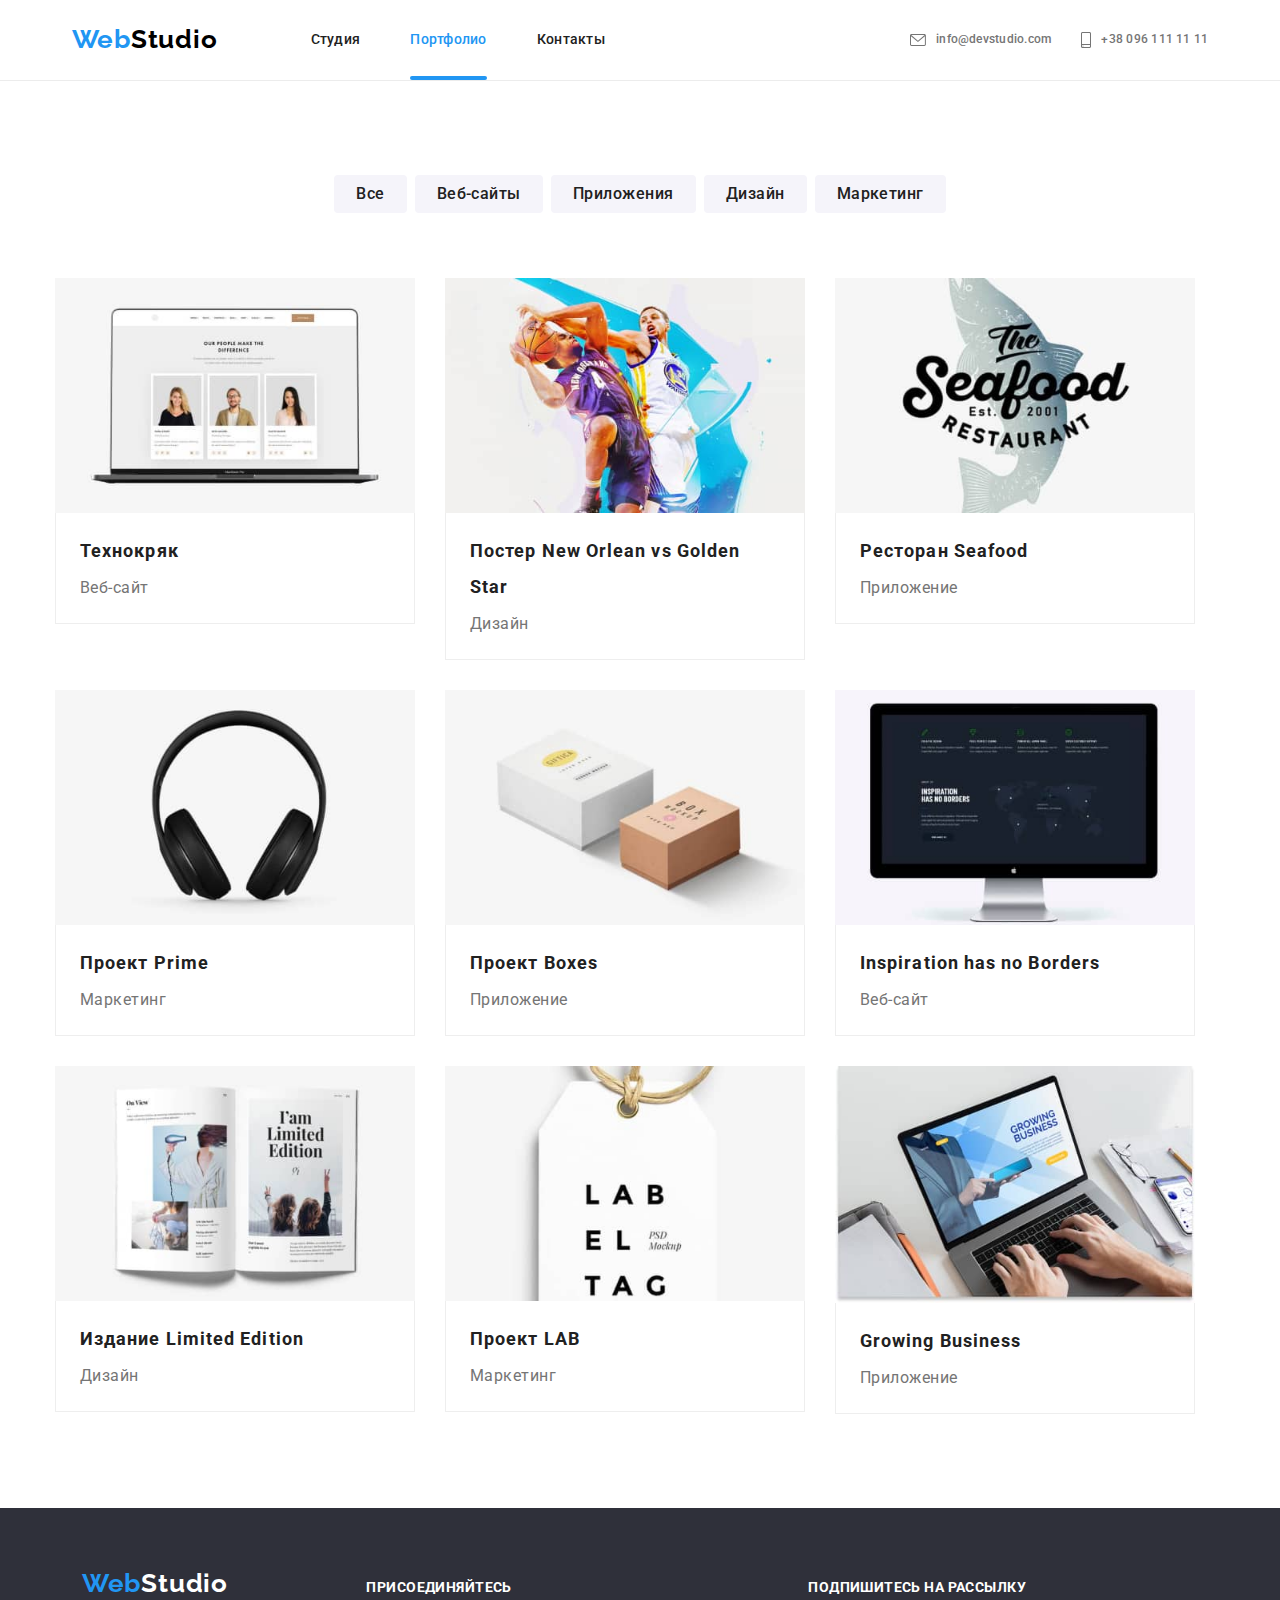
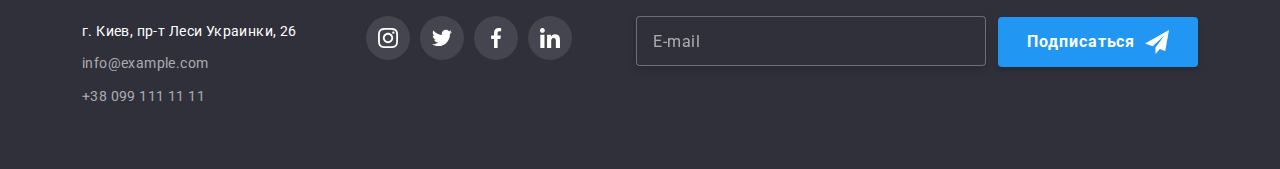
==== commit 87aebfff: "Внесення змін" ====
--- a/portfolio.html
+++ b/portfolio.html
@@ -99,7 +99,7 @@
                              srcset="./images/img1_1x.jpg 1x, ./images/img1_2x.jpg 2x"
                             src="./images/img1_1x.jpg" 
                             alt="Демонстрация веб-сайт на ноутбуке" 
-                            width="370">
+                            width="450">
                             <p class="gallery-list__overlay-text">Технокряк это современная площадка распространения коронавируса. Компании используют эту
                                 платформу для цифрового
                                 шпионажа и атак на защищённые сервера конкурентов.</p> 
@@ -119,7 +119,7 @@
                             srcset="./images/img2_1x.jpg 1x, ./images/img2_2x.jpg 2x"
                             src="./images/img2_1x.jpg" 
                             alt="Два игрока из баскетбольных команд НБА Новый Орлеан и Голден Стейт борятся за мяч" 
-                            width="370">
+                            width="450">
                             <p class="gallery-list__overlay-text">Технокряк это современная площадка распространения коронавируса. Компании используют эту
                                 платформу для цифрового
                                 шпионажа и атак на защищённые сервера конкурентов.</p>
@@ -137,7 +137,7 @@
                             srcset="./images/img3_1x.jpg 1x, ./images/img3_2x.jpg 2x"
                             src="./images/img3_1x.jpg" 
                             alt="Логотип ресторана" 
-                            width="370">
+                            width="450">
                             <p class="gallery-list__overlay-text">Технокряк это современная площадка распространения коронавируса. Компании используют эту
                                 платформу для цифрового
                                 шпионажа и атак на защищённые сервера конкурентов.</p>
@@ -155,7 +155,7 @@
                             srcset="./images/img4_1x.jpg 1x, ./images/img4_2x.jpg 2x"
                             src="./images/img4_1x.jpg" 
                             alt="Наушники чёрного цвета" 
-                            width="370">
+                            width="450">
                             <p class="gallery-list__overlay-text">Технокряк это современная площадка распространения коронавируса. Компании используют эту
                                 платформу для цифрового
                                 шпионажа и атак на защищённые сервера конкурентов.</p>
@@ -173,7 +173,7 @@
                             srcset="./images/img5_1x.jpg 1x, ./images/img5_2x.jpg 2x"
                             src="./images/img5_1x.jpg" 
                             alt="Две коробки, одна коричневого, другая белого цвета" 
-                            width="370">
+                            width="450">
                             <p class="gallery-list__overlay-text">Технокряк это современная площадка распространения коронавируса. Компании используют эту
                                 платформу для цифрового
                                 шпионажа и атак на защищённые сервера конкурентов.</p>
@@ -191,7 +191,7 @@
                             srcset="./images/img6_1x.jpg 1x, ./images/img6_2x.jpg 2x"
                             src="./images/img6_1x.jpg" 
                             alt="Демонстрация веб-сайт на мониторе компьютера" 
-                            width="370">
+                            width="450">
                             <p class="gallery-list__overlay-text">Технокряк это современная площадка распространения коронавируса. Компании используют эту
                                 платформу для цифрового
                                 шпионажа и атак на защищённые сервера конкурентов.</p>
@@ -209,7 +209,7 @@
                             srcset="./images/img7_1x.jpg 1x, ./images/img7_2x.jpg 2x"
                             src="./images/img7_1x.jpg" 
                             alt="Раскрытый журнал" 
-                            width="370">
+                            width="450">
                             <p class="gallery-list__overlay-text">Технокряк это современная площадка распространения коронавируса. Компании используют эту
                                 платформу для цифрового
                                 шпионажа и атак на защищённые сервера конкурентов.</p>
@@ -227,7 +227,7 @@
                             srcset="./images/img8_1x.jpg 1x, ./images/img8_2x.jpg 2x"
                             src="./images/img8_1x.jpg" 
                             alt="Бирка для одежды" 
-                            width="370"> 
+                            width="450"> 
                             <p class="gallery-list__overlay-text">Технокряк это современная площадка распространения коронавируса. Компании используют эту
                                 платформу для цифрового
                                 шпионажа и атак на защищённые сервера конкурентов.</p>
@@ -245,7 +245,7 @@
                             srcset="./images/img9_1x.jpg 1x, ./images/img9_2x.jpg 2x"
                             src="./images/img9_1x.jpg" 
                             alt="Человек работает за ноутбуком" 
-                            width="370">
+                            width="450">
                             <p class="gallery-list__overlay-text">Технокряк это современная площадка распространения коронавируса. Компании используют эту
                                 платформу для цифрового
                                 шпионажа и атак на защищённые сервера конкурентов.</p>
--- a/css/main.min.css
+++ b/css/main.min.css
@@ -1,2 +1,2 @@
-:root{--primary-text-color: #212121;--description-text-color: #757575;--accent-color: #2196f3;--white-text-color: #fff;--primary-bg-color: #ffffff;--secondary-bg-color: #2f303a;--bg-button-color: #f5f4fa;--secondary-gray-color: #afb1b8;--reserv-bg-color: #f5f4fa;--gallery-list-gap: 30px;--timing-funcion: cubic-bezier(0.4, 0, 0.2, 1);--font-family: Roboto, sans-serif;--secondary-font-family: 'Raleway', sans-serif}body{background-color:var(--primary-bg-color);color:var(--primary-text-color);font-family:var(--font-family);font-weight:400}.section__title{margin-bottom:50px;font-weight:700;font-size:36px;line-height:1.16;text-align:center;letter-spacing:0.03em}@media screen and (max-width: 1199px){.section__title{font-weight:bold;font-size:28px;line-height:1.17;text-align:center;letter-spacing:0.03em;color:var(--primary-text-color)}}h1,h2,h3,h4,h5,h6,p,ul{margin-bottom:0;margin-top:0}img{display:block}.list{padding:0;margin:0;list-style:none}.visually-hidden{position:absolute;clip:rect(0 0 0 0);width:1px;height:1px;margin:-1px}.logo{color:#000;font-family:var(--secondary-font-family);font-weight:700;font-size:26px;line-height:1.2;letter-spacing:0.03em;text-decoration:none}.logo--accent{color:var(--accent-color)}.logo--white{color:var(--white-text-color)}.logo--secondary{display:inline-block;margin-bottom:20px}.header{position:relative;border-bottom:1px solid #ececec}@media screen and (min-width: 768px){.header__container,.header__nav{display:-webkit-box;display:-ms-flexbox;display:flex;-webkit-box-align:center;-ms-flex-align:center;align-items:center}}@media screen and (min-width: 1200px){.header__container,.header__nav{-webkit-box-pack:center;-ms-flex-pack:center;justify-content:center}}.container{margin-left:auto;margin-right:auto}@media screen and (min-width: 480px){.container{width:480px}}@media screen and (min-width: 768px){.container{width:768px}}@media screen and (min-width: 1200px){.container{width:1200px;padding-left:15px;padding-right:15px}}.header__button{display:-webkit-inline-box;display:-ms-inline-flexbox;display:inline-flex;margin:0;padding:0;border:none;background-color:transparent;z-index:1000}@media screen and (min-width: 768px){.header__button{display:none}}.header__icon-cross{display:none}.header--is-open .header__icon-cross{display:block}.header--is-open .header__icon-cross:hover,.header--is-open .header__icon-cross:focus{fill:var(--accent-color)}.header__icon-menu:hover,.header__icon-menu:focus{fill:var(--accent-color)}.header--is-open .header__icon-menu{display:none}.header__container-menu{background-color:var(--primary-bg-color)}@media screen and (max-width: 767px){.header__container-menu{display:none;position:fixed;top:0;left:0;width:100%;height:100%;padding:48px 40px;z-index:999}.header__container-menu--is-open{display:-webkit-box;display:-ms-flexbox;display:flex;-webkit-box-orient:vertical;-webkit-box-direction:normal;-ms-flex-direction:column;flex-direction:column;-webkit-box-pack:justify;-ms-flex-pack:justify;justify-content:space-between}}@media screen and (min-width: 768px){.header__container-menu{display:-webkit-box;display:-ms-flexbox;display:flex;-webkit-box-align:center;-ms-flex-align:center;align-items:center}}.header__navigation{display:-webkit-box;display:-ms-flexbox;display:flex;-webkit-box-pack:justify;-ms-flex-pack:justify;justify-content:space-between;-webkit-box-align:center;-ms-flex-align:center;align-items:center}@media screen and (min-width: 768px){.header__main-logo{margin-right:88px}}@media screen and (min-width: 1200px){.header__main-logo{margin-right:93px}}@media screen and (max-width: 767px){.site-nav__item:not(:last-child){margin-bottom:32px}}@media screen and (min-width: 768px){.site-nav__item+.site-nav__item{margin-left:50px}}@media screen and (min-width: 768px){.site-nav__item:last-child{margin-right:84px}}@media screen and (min-width: 1200px){.site-nav__item:last-child{margin-right:305px}}@media screen and (max-width: 767px){.site-nav{display:-webkit-box;display:-ms-flexbox;display:flex;-webkit-box-orient:vertical;-webkit-box-direction:normal;-ms-flex-direction:column;flex-direction:column;-webkit-box-pack:start;-ms-flex-pack:start;justify-content:start;-webkit-box-align:start;-ms-flex-align:start;align-items:flex-start;margin:0;padding:0}}@media screen and (min-width: 768px){.site-nav{display:-webkit-box;display:-ms-flexbox;display:flex}}.site-nav__link{display:block;padding-top:32px;padding-bottom:32px;color:var(--primary-text-color);font-weight:500;font-size:14px;line-height:1.14;letter-spacing:0.02em;text-decoration:none;-webkit-transition:color 250ms var(--timing-funcion);transition:color 250ms var(--timing-funcion)}.site-nav__link:hover,.site-nav__link:focus{color:var(--accent-color)}@media screen and (max-width: 767px){.site-nav__link{padding:0;font-weight:500;font-size:40px;line-height:1.17;text-align:center;letter-spacing:0.02em}}.site-nav__link--current{position:relative;color:var(--accent-color)}@media screen and (min-width: 768px){.site-nav__link--current::after{content:'';position:absolute;display:block;bottom:0;width:100%;height:4px;background-color:var(--accent-color);border-radius:2px}}@media screen and (max-width: 767px){.contacts-list{display:-webkit-box;display:-ms-flexbox;display:flex;-webkit-box-orient:vertical;-webkit-box-direction:normal;-ms-flex-direction:column;flex-direction:column;-webkit-box-pack:start;-ms-flex-pack:start;justify-content:start;-webkit-box-align:start;-ms-flex-align:start;align-items:flex-start;margin:0;padding:0}}@media screen and (min-width: 768px){.contacts-list{display:-webkit-box;display:-ms-flexbox;display:flex;-webkit-box-orient:vertical;-webkit-box-direction:reverse;-ms-flex-direction:column-reverse;flex-direction:column-reverse}}@media screen and (min-width: 1200px){.contacts-list{-webkit-box-orient:horizontal;-webkit-box-direction:reverse;-ms-flex-direction:row-reverse;flex-direction:row-reverse;-webkit-box-pack:center;-ms-flex-pack:center;justify-content:center;-webkit-box-align:center;-ms-flex-align:center;align-items:center;margin-left:auto}}.contacts-list__item{margin-bottom:32px}@media screen and (max-width: 767px){.contacts-list__item:last-child{margin-bottom:64px}}@media screen and (min-width: 768px){.contacts-list__item:last-child{margin-bottom:10px}}@media screen and (min-width: 768px){.contacts-list__item{display:-webkit-box;display:-ms-flexbox;display:flex;-webkit-box-pack:start;-ms-flex-pack:start;justify-content:start;margin:0}}@media screen and (min-width: 1200px){.contacts-list__item{display:-webkit-box;display:-ms-flexbox;display:flex;-webkit-box-pack:center;-ms-flex-pack:center;justify-content:center;-webkit-box-align:center;-ms-flex-align:center;align-items:center;margin-right:0px}}@media screen and (min-width: 1200px){.contacts-list__item:last-child{margin-bottom:0;margin-right:30px}}@media screen and (min-width: 768px){.contacts{color:var(--description-text-color);font-weight:500;font-size:12px;line-height:1.16;letter-spacing:0.02em;text-decoration:none;-webkit-transition:color 250ms var(--timing-funcion);transition:color 250ms var(--timing-funcion)}}.contacts:hover,.contacts:focus{color:var(--accent-color)}@media screen and (min-width: 1200px){.contacts{display:-webkit-box;display:-ms-flexbox;display:flex;-webkit-box-pack:center;-ms-flex-pack:center;justify-content:center;-webkit-box-align:center;-ms-flex-align:center;align-items:center}}.contacts__logo{margin-right:10px;fill:currentColor}@media screen and (max-width: 767px){.contacts__logo{display:none}}@media screen and (max-width: 767px){.contacts__tel{text-decoration:none;font-weight:500;font-size:34px;line-height:1.17;letter-spacing:0.02em;color:var(--accent-color)}}@media screen and (max-width: 767px){.contacts__email{text-decoration:none;font-weight:500;font-size:24px;line-height:1.16;letter-spacing:0.02em;color:var(--description-text-color)}}@media screen and (max-width: 767px){.header__social-networks{display:-webkit-box;display:-ms-flexbox;display:flex;-webkit-box-orient:horizontal;-webkit-box-direction:normal;-ms-flex-direction:row;flex-direction:row;-webkit-box-pack:start;-ms-flex-pack:start;justify-content:start;-webkit-box-align:start;-ms-flex-align:start;align-items:flex-start;width:100%;margin:0;padding:0}}.header__networks-item{width:100%}@media screen and (max-width: 767px){.header__networks-item:not(:last-child){border-right:1px solid rgba(33,33,33,0.2);padding-right:5px;margin-right:10px}}@media screen and (min-width: 768px){.header__networks-item:not(:last-child){display:none}}@media screen and (max-width: 767px){.header__networks-link{text-decoration:none;font-weight:500;font-size:18px;line-height:1.22;letter-spacing:0.02em;color:var(--accent-color)}}@media screen and (min-width: 768px){.header__networks-link{display:none}}.hero-section{padding:118px 0px;text-align:center;margin-left:auto;margin-right:auto;background-color:#c4c4c4;background-image:-webkit-gradient(linear, left top, right top, from(rgba(47,48,58,0.4)), to(rgba(47,48,58,0.4))),url(../images/bgphoto1x.jpg);background-image:linear-gradient(to right, rgba(47,48,58,0.4), rgba(47,48,58,0.4)),url(../images/bgphoto1x.jpg);background-repeat:no-repeat;background-size:cover;background-position:center}@media (min-device-pixel-ratio: 2), (-webkit-min-device-pixel-ratio: 2), (min-resolution: 192dpi), (min-resolution: 2dppx){.hero-section{background-image:-webkit-gradient(linear, left top, right top, from(rgba(47,48,58,0.4)), to(rgba(47,48,58,0.4))),url(../images/bgphoto2x.jpg);background-image:linear-gradient(to right, rgba(47,48,58,0.4), rgba(47,48,58,0.4)),url(../images/bgphoto2x.jpg)}}@media screen and (min-width: 768px){.hero-section{background-image:-webkit-gradient(linear, left top, right top, from(rgba(47,48,58,0.4)), to(rgba(47,48,58,0.4))),url(../images/bgpgototablet1x.jpg);background-image:linear-gradient(to right, rgba(47,48,58,0.4), rgba(47,48,58,0.4)),url(../images/bgpgototablet1x.jpg)}}@media screen and (min-width: 768px) and (min-device-pixel-ratio: 2), screen and (min-width: 768px) and (-webkit-min-device-pixel-ratio: 2), screen and (min-width: 768px) and (min-resolution: 192dpi), screen and (min-width: 768px) and (min-resolution: 2dppx){.hero-section{background-image:-webkit-gradient(linear, left top, right top, from(rgba(47,48,58,0.4)), to(rgba(47,48,58,0.4))),url(../images/bgpgototablet2x.jpg);background-image:linear-gradient(to right, rgba(47,48,58,0.4), rgba(47,48,58,0.4)),url(../images/bgpgototablet2x.jpg)}}@media screen and (min-width: 1200px){.hero-section{padding:200px 0px;max-width:1600px;background-image:-webkit-gradient(linear, left top, right top, from(rgba(47,48,58,0.4)), to(rgba(47,48,58,0.4))),url(../images/bgimagedesktop1x.jpg);background-image:linear-gradient(to right, rgba(47,48,58,0.4), rgba(47,48,58,0.4)),url(../images/bgimagedesktop1x.jpg)}}@media screen and (min-width: 1200px) and (min-device-pixel-ratio: 2), screen and (min-width: 1200px) and (-webkit-min-device-pixel-ratio: 2), screen and (min-width: 1200px) and (min-resolution: 192dpi), screen and (min-width: 1200px) and (min-resolution: 2dppx){.hero-section{background-image:-webkit-gradient(linear, left top, right top, from(rgba(47,48,58,0.4)), to(rgba(47,48,58,0.4))),url(../images/bgimagedesktop2x.jpg);background-image:linear-gradient(to right, rgba(47,48,58,0.4), rgba(47,48,58,0.4)),url(../images/bgimagedesktop2x.jpg)}}.hero-section__title{max-width:360px;margin-bottom:30px;margin-left:auto;margin-right:auto;-webkit-box-align:center;-ms-flex-align:center;align-items:center;font-weight:900;font-size:26px;line-height:1.62;text-align:center;letter-spacing:0.06em;text-transform:uppercase;color:var(--white-text-color);text-transform:uppercase}@media screen and (min-width: 1200px){.hero-section__title{max-width:696px;font-weight:900;font-size:44px;line-height:1.36}}.hero-section__button{width:200px;height:50px;background-color:var(--accent-color);color:var(--primary-bg-color);font-family:inherit;font-weight:700;font-size:16px;line-height:1.87;-webkit-box-align:center;-ms-flex-align:center;align-items:center;text-align:center;letter-spacing:0.06em;cursor:pointer;border:none;-webkit-box-shadow:0px 4px 4px rgba(0,0,0,0.15);box-shadow:0px 4px 4px rgba(0,0,0,0.15);border-radius:4px;-webkit-transition:background-color 250ms var(--timing-funcion),-webkit-box-shadow 250ms var(--timing-funcion);transition:background-color 250ms var(--timing-funcion),-webkit-box-shadow 250ms var(--timing-funcion);transition:background-color 250ms var(--timing-funcion),box-shadow 250ms var(--timing-funcion);transition:background-color 250ms var(--timing-funcion),box-shadow 250ms var(--timing-funcion),-webkit-box-shadow 250ms var(--timing-funcion)}.hero-section__button:hover,.hero-section__button:focus{background-color:#188ce8;color:var(--white-text-color)}@media screen and (max-width: 767px){.backdrop{position:fixed;top:0;left:0;width:100vw;height:100%;background-color:rgba(0,0,0,0.2);padding:94px 15px}.backdrop--is-hidden{visibility:hidden;opacity:0;pointer-events:none}}@media screen and (min-width: 768px){.backdrop{position:fixed;top:0;left:0;bottom:0;right:0;width:100vw;height:100%;background-color:rgba(0,0,0,0.2);z-index:999;opacity:1;visibility:visible;-webkit-transition:opacity 250ms var(--timing-funcion),visibility 250ms var(--timing-funcion);transition:opacity 250ms var(--timing-funcion),visibility 250ms var(--timing-funcion)}.backdrop--is-hidden{visibility:hidden;opacity:0;pointer-events:none}}.modal-section{background-color:var(--primary-bg-color);z-index:999}@media screen and (max-width: 767px){.modal-section{padding:40px;max-width:450px;position:relative}}@media screen and (min-width: 768px){.modal-section{position:absolute;top:50%;left:50%;max-width:528px;width:100%;padding:40px;-webkit-transform:translate(-50%, -50%) scale(1);transform:translate(-50%, -50%) scale(1);-webkit-transition:-webkit-transform 250ms var(--timing-funcion);transition:-webkit-transform 250ms var(--timing-funcion);transition:transform 250ms var(--timing-funcion);transition:transform 250ms var(--timing-funcion), -webkit-transform 250ms var(--timing-funcion)}}@media screen and (min-width: 1200px){.modal-section{width:528px}}.backdrop--is-hidden .modal{-webkit-transform:translate(-50%, -50%) scale(0.9);transform:translate(-50%, -50%) scale(0.9)}.close-button{position:absolute;top:8px;right:8px;background-color:transparent;border:transparent}.close-button__logo{border:1px solid rgba(0,0,0,0.1);border-radius:50%;display:-webkit-inline-box;display:-ms-inline-flexbox;display:inline-flex}.close-button__logo:hover,.close-button__logo:focus{fill:var(--accent-color)}.close-button:focus-within>.close-button__logo{fill:var(--accent-color)}.modal-form{display:-webkit-box;display:-ms-flexbox;display:flex;-webkit-box-orient:vertical;-webkit-box-direction:normal;-ms-flex-direction:column;flex-direction:column;-webkit-box-pack:center;-ms-flex-pack:center;justify-content:center;-webkit-box-align:center;-ms-flex-align:center;align-items:center}.modal-form__title{font-weight:bold;font-size:20px;line-height:1.5;text-align:center;letter-spacing:0.03em}@media screen and (max-width: 359px){.modal-form__title{width:260px}}@media screen and (min-width: 360px){.modal-form__title{width:315px}}@media screen and (min-width: 480px){.modal-form__title{width:370px}}@media screen and (min-width: 1200px){.modal-form__title{width:448px;height:40px}}.modal-form__input-group{display:-webkit-box;display:-ms-flexbox;display:flex;-webkit-box-orient:vertical;-webkit-box-direction:normal;-ms-flex-direction:column;flex-direction:column;-webkit-box-pack:center;-ms-flex-pack:center;justify-content:center;-webkit-box-align:center;-ms-flex-align:center;align-items:center;margin-bottom:20px;margin-top:12px}.modal-form__label{position:relative;margin-bottom:10px;-webkit-transition:fill 250ms var(--timing-funcion);transition:fill 250ms var(--timing-funcion)}.modal-form__label:hover,.modal-form__label:focus{fill:var(--accent-color)}.modal-form__logo{position:absolute;left:12px;top:29px}.modal-form__logo:focus{color:var(--accent-color)}.modal-form__input:focus-within+.modal-form__logo{fill:var(--accent-color)}.modal-form__text{display:-webkit-box;display:-ms-flexbox;display:flex;-webkit-box-pack:start;-ms-flex-pack:start;justify-content:start;font-weight:normal;margin-bottom:4px;font-size:12px;line-height:1.16;letter-spacing:0.01em;color:var(--description-text-color)}.modal-form__input{padding:11px 42px;border:1px solid rgba(33,33,33,0.2);border-radius:4px;outline:none;-webkit-transition:border-color 250ms var(--timing-funcion);transition:border-color 250ms var(--timing-funcion)}.modal-form__input:hover,.modal-form__input:focus{border-color:var(--accent-color)}@media screen and (max-width: 359px){.modal-form__input{width:260px}}@media screen and (min-width: 360px){.modal-form__input{width:315px}}@media screen and (min-width: 480px){.modal-form__input{width:370px}}@media screen and (min-width: 1200px){.modal-form__input{width:448px;height:40px}}.modal-form__textarea{resize:none;padding:12px 16px;width:448px;height:120px;border:1px solid rgba(33,33,33,0.2);-webkit-box-sizing:border-box;box-sizing:border-box;border-radius:4px;outline:none;-webkit-transition:border-color 250ms var(--timing-funcion);transition:border-color 250ms var(--timing-funcion)}.modal-form__textarea::-webkit-input-placeholder{font-size:12px;line-height:1.16;letter-spacing:0.01em;color:rgba(117,117,117,0.5)}.modal-form__textarea:-ms-input-placeholder{font-size:12px;line-height:1.16;letter-spacing:0.01em;color:rgba(117,117,117,0.5)}.modal-form__textarea::-ms-input-placeholder{font-size:12px;line-height:1.16;letter-spacing:0.01em;color:rgba(117,117,117,0.5)}.modal-form__textarea::placeholder{font-size:12px;line-height:1.16;letter-spacing:0.01em;color:rgba(117,117,117,0.5)}.modal-form__textarea:hover,.modal-form__textarea:focus{border-color:var(--accent-color)}@media screen and (max-width: 359px){.modal-form__textarea{width:260px}}@media screen and (min-width: 360px){.modal-form__textarea{width:315px}}@media screen and (min-width: 480px){.modal-form__textarea{width:370px}}@media screen and (min-width: 1200px){.modal-form__textarea{width:448px}}.checkbox-group{margin-bottom:30px}@media screen and (min-width: 480px){.checkbox-group{width:370px}}@media screen and (min-width: 1200px){.checkbox-group{width:425px}}@media screen and (min-width: 1200px){.checkbox-group__label{display:-webkit-box;display:-ms-flexbox;display:flex;-webkit-box-pack:center;-ms-flex-pack:center;justify-content:center;-webkit-box-align:center;-ms-flex-align:center;align-items:center}}.checkbox-group__text{font-size:14px;line-height:1.71;letter-spacing:0.03em;color:var(--description-text-color)}@media screen and (max-width: 767px){.checkbox-group__text{width:370px;margin-bottom:20px;font-size:12px;line-height:1.16;letter-spacing:0.03em;color:var(--description-text-color)}}.checkbox-group__input{position:absolute;width:1px;height:1px;margin:-1px;border:0;padding:0;white-space:nowrap;-webkit-clip-path:inset(100%);clip-path:inset(100%);clip:rect(0 0 0 0);overflow:hidden}.checkbox-group__link{color:#2196f3}.checkbox-group__icon{margin-right:5px;fill:var(--white-text-color);border:2px solid var(--primary-text-color);border-radius:2px;background-origin:border-box;-webkit-transition:border-color 250ms var(--timing-funcion),background-color 250ms var(--timing-funcion);transition:border-color 250ms var(--timing-funcion),background-color 250ms var(--timing-funcion)}.checkbox-group__input:checked+.checkbox-group__icon{background-color:var(--accent-color);border-color:var(--accent-color)}@media screen and (max-width: 1199px){.benefits-section,.team-section{padding:60px 15px}}@media screen and (min-width: 1200px){.benefits-section,.team-section{padding:94px 0px}}@media screen and (max-width: 767px){.benefits-list{display:block}}@media screen and (min-width: 768px){.benefits-list{display:-webkit-box;display:-ms-flexbox;display:flex;-ms-flex-wrap:wrap;flex-wrap:wrap;margin-left:-15px;margin-top:-15px}}@media screen and (min-width: 1200px){.benefits-list{margin-left:0;margin-top:0}}.benefits-list__title{margin-bottom:10px;font-weight:700;font-size:14px;line-height:1.14;letter-spacing:0.03em;text-transform:uppercase}@media screen and (max-width: 767px){.benefits-list__title{text-align:center;margin-bottom:10px}}.benefits-list__description{color:var(--description-text-color);font-size:14px;line-height:1.7;letter-spacing:0.03em}@media screen and (max-width: 767px){.benefits-list__description{text-align:justify;margin-bottom:30px}}@media screen and (min-width: 768px){.benefits-list__description{width:354px;margin-bottom:30px}}@media screen and (min-width: 1200px){.benefits-list__description{width:270px}}.benefits-list__logo{display:-webkit-box;display:-ms-flexbox;display:flex;-webkit-box-pack:center;-ms-flex-pack:center;justify-content:center;-webkit-box-align:center;-ms-flex-align:center;align-items:center;height:120px;background-color:var(--reserv-bg-color)}@media screen and (max-width: 767px){.benefits-list__logo{margin-bottom:30px}}@media screen and (min-width: 768px){.benefits-list__logo{width:354px;margin-bottom:30px}}@media screen and (min-width: 1200px){.benefits-list__logo{width:270px;margin-bottom:30px}}.benefits-list__item{width:100%}@media screen and (min-width: 768px){.benefits-list__item{margin-left:15px;margin-top:15px;-ms-flex-preferred-size:calc((100% - 30px) / 2);flex-basis:calc((100% - 30px) / 2)}}@media screen and (min-width: 1200px){.benefits-list__item{display:-webkit-box;display:-ms-flexbox;display:flex;-webkit-box-pack:center;-ms-flex-pack:center;justify-content:center;-webkit-box-align:center;-ms-flex-align:center;align-items:center;-webkit-box-orient:vertical;-webkit-box-direction:normal;-ms-flex-direction:column;flex-direction:column;width:270px;-ms-flex-preferred-size:calc((100% - 90px) / 4);flex-basis:calc((100% - 90px) / 4);margin-left:0;margin-top:0;margin-right:30px}.benefits-list__item:last-child{margin-right:0}}.services-section{padding-bottom:94px}@media screen and (max-width: 1199px){.services-section{display:none}}.services-list{display:-webkit-box;display:-ms-flexbox;display:flex}.services-list__description{position:absolute;bottom:0;left:0;width:370px;height:70px;display:-webkit-box;display:-ms-flexbox;display:flex;-webkit-box-pack:center;-ms-flex-pack:center;justify-content:center;-webkit-box-align:center;-ms-flex-align:center;align-items:center;-ms-flex-line-pack:center;align-content:center;font-weight:bold;font-size:14px;line-height:1.14;text-align:center;letter-spacing:0.03em;text-transform:uppercase;color:var(--white-text-color);background-color:rgba(47,48,58,0.8)}.services-list__item{position:relative}.services-list__item:not(:last-child){-ms-flex-preferred-size:calc(100% / 3 - 30px);flex-basis:calc(100% / 3 - 30px);margin-right:30px}.team-section{background-color:var(--reserv-bg-color);width:100%}.team-list{display:-webkit-box;display:-ms-flexbox;display:flex}@media screen and (max-width: 767px){.team-list{display:block}}@media screen and (min-width: 768px){.team-list{display:-webkit-box;display:-ms-flexbox;display:flex;-ms-flex-wrap:wrap;flex-wrap:wrap;margin-left:-30px;margin-top:-30px}}@media screen and (min-width: 1200px){.team-list{margin-left:0;margin-top:0}}.team-list__title{margin-bottom:10px;font-weight:500;font-size:16px;line-height:1.2;text-align:center;letter-spacing:0.03em}.team-list__description{color:var(--description-text-color);font-size:16px;line-height:1.2;text-align:center;letter-spacing:0.03em;margin-bottom:16px}.team-list__info{padding-top:30px;padding-bottom:30px;background-color:#fff;-webkit-box-shadow:0px 1px 3px rgba(0,0,0,0.12),0px 1px 1px rgba(0,0,0,0.14),0px 2px 1px rgba(0,0,0,0.2);box-shadow:0px 1px 3px rgba(0,0,0,0.12),0px 1px 1px rgba(0,0,0,0.14),0px 2px 1px rgba(0,0,0,0.2);border-radius:0px 0px 4px 4px}@media screen and (min-width: 768px){.team-list__info{width:354px}}@media screen and (min-width: 1200px){.team-list__info{width:270px}}.team-list__pic{-webkit-box-shadow:0px 1px 3px rgba(0,0,0,0.12),0px 1px 1px rgba(0,0,0,0.14),0px 2px 1px rgba(0,0,0,0.2);box-shadow:0px 1px 3px rgba(0,0,0,0.12),0px 1px 1px rgba(0,0,0,0.14),0px 2px 1px rgba(0,0,0,0.2)}@media screen and (min-width: 768px){.team-list__pic{width:354px}}@media screen and (min-width: 1200px){.team-list__pic{width:270px}}.team-list__item{width:270px}.team-list__item:last-child{margin-right:0}@media screen and (max-width: 767px){.team-list__item{width:100%;margin-right:0;margin-bottom:30px}.team-list__item:last-child{margin-bottom:0}}@media screen and (min-width: 768px){.team-list__item{display:inline-block;margin-left:30px;margin-top:30px;-ms-flex-preferred-size:calc((100% - 60px) / 2);flex-basis:calc((100% - 60px) / 2);margin-right:0}}@media screen and (min-width: 1200px){.team-list__item{display:-webkit-box;display:-ms-flexbox;display:flex;-webkit-box-pack:center;-ms-flex-pack:center;justify-content:center;-webkit-box-align:center;-ms-flex-align:center;align-items:center;-webkit-box-orient:vertical;-webkit-box-direction:normal;-ms-flex-direction:column;flex-direction:column;width:270px;-ms-flex-preferred-size:calc((100% - 90px) / 4);flex-basis:calc((100% - 90px) / 4);margin-left:0;margin-top:0;margin-right:30px}.team-list__item:last-child{margin-right:0}}.social-networks{display:-webkit-box;display:-ms-flexbox;display:flex;-webkit-box-pack:center;-ms-flex-pack:center;justify-content:center;-webkit-box-align:center;-ms-flex-align:center;align-items:center}.social-networks__logo{fill:currentColor}.social-networks__item{margin-right:10px;width:44px;height:44px}.social-networks__item:last-child{margin-right:0}.social-networks__link{display:-webkit-box;display:-ms-flexbox;display:flex;-webkit-box-pack:center;-ms-flex-pack:center;justify-content:center;-webkit-box-align:center;-ms-flex-align:center;align-items:center;border-radius:50%;width:100%;height:100%;color:var(--secondary-gray-color);-webkit-transition:background-color 250ms var(--timing-funcion),color 250ms var(--timing-funcion);transition:background-color 250ms var(--timing-funcion),color 250ms var(--timing-funcion)}.social-networks__link:hover,.social-networks__link:focus{background-color:var(--accent-color);color:var(--white-text-color)}@media screen and (max-width: 1199px){.clients-section{padding:60px 15px}}@media screen and (min-width: 1200px){.clients-section{padding-top:94px;padding-bottom:94px}}@media screen and (max-width: 767px){.clients-list{display:-webkit-box;display:-ms-flexbox;display:flex;-ms-flex-wrap:wrap;flex-wrap:wrap;margin-right:-30px}}@media screen and (min-width: 768px){.clients-list{display:-webkit-box;display:-ms-flexbox;display:flex;-ms-flex-wrap:wrap;flex-wrap:wrap;margin-left:0;margin-top:0}}@media screen and (min-width: 1200px){.clients-list{display:-webkit-box;display:-ms-flexbox;display:flex;-webkit-box-pack:center;-ms-flex-pack:center;justify-content:center;-webkit-box-align:center;-ms-flex-align:center;align-items:center;-ms-flex-wrap:nowrap;flex-wrap:nowrap}}.clients-list__logo{fill:currentColor}@media screen and (max-width: 767px){.clients-list__logo{width:100%}}@media screen and (max-width: 767px){.clients-list__item{width:100%;height:92px;margin-right:30px;margin-bottom:30px;-ms-flex-preferred-size:calc((100% - 60px) / 2);flex-basis:calc((100% - 60px) / 2)}.clients-list__item:nth-last-child(-n+2){margin-bottom:0}.clients-list__item:nth-child(2n){margin-right:0}}@media screen and (min-width: 768px){.clients-list__item{display:-webkit-box;display:-ms-flexbox;display:flex;-webkit-box-pack:center;-ms-flex-pack:center;justify-content:center;-webkit-box-align:center;-ms-flex-align:center;align-items:center;-webkit-box-orient:vertical;-webkit-box-direction:normal;-ms-flex-direction:column;flex-direction:column;width:226px;-ms-flex-preferred-size:calc((100% - 60px) / 3);flex-basis:calc((100% - 60px) / 3);margin-left:0;margin-top:0;margin-right:30px;margin-bottom:30px}.clients-list__item:nth-last-child(-n+3){margin-bottom:0}.clients-list__item:nth-child(3n+3){margin-right:0}}@media screen and (min-width: 1200px){.clients-list__item{display:-webkit-box;display:-ms-flexbox;display:flex;-webkit-box-pack:center;-ms-flex-pack:center;justify-content:center;-webkit-box-align:center;-ms-flex-align:center;align-items:center;margin-right:30px;width:170px;height:92px;margin-right:30px;margin-bottom:0}.clients-list__item:nth-child(3n+3){margin-right:30px}.clients-list__item:last-child{margin-right:0}}.clients-list__link{display:-webkit-box;display:-ms-flexbox;display:flex;-webkit-box-pack:center;-ms-flex-pack:center;justify-content:center;-webkit-box-align:center;-ms-flex-align:center;align-items:center;color:var(--secondary-gray-color);border:1px solid var(--secondary-gray-color);-webkit-box-sizing:border-box;box-sizing:border-box;border-radius:4px;-webkit-transition:color 250ms var(--timing-funcion),border 250ms var(--timing-funcion);transition:color 250ms var(--timing-funcion),border 250ms var(--timing-funcion)}.clients-list__link:hover,.clients-list__link:focus{color:var(--accent-color);border:1px solid var(--accent-color);border-radius:4px}@media screen and (max-width: 767px){.clients-list__link{height:92px}}@media screen and (min-width: 768px){.clients-list__link{width:226px;height:92px}}@media screen and (min-width: 1200px){.clients-list__link{width:170px}}.footer{padding:60px 15px;background-color:var(--secondary-bg-color)}@media screen and (min-width: 768px){.footer__container{display:-webkit-box;display:-ms-flexbox;display:flex;-webkit-box-align:baseline;-ms-flex-align:baseline;align-items:baseline;-ms-flex-pack:distribute;justify-content:space-around;-ms-flex-wrap:wrap;flex-wrap:wrap}}@media screen and (max-width: 767px){.footer{text-align:center}}@media screen and (max-width: 767px){.logo__secondary{display:block;text-align:center;margin-right:0px;margin-bottom:20px}}@media screen and (max-width: 767px){.address{margin-right:auto;margin-left:auto}}.address__text{display:inline-block;margin-bottom:9px;color:var(--white-text-color);font-family:Roboto;font-style:normal;font-size:14px;line-height:1.71;letter-spacing:0.03em}.address__list{max-width:231px}@media screen and (max-width: 767px){.address__list{margin-right:auto;margin-left:auto;margin-bottom:60px}}.address__item{display:inline-block;margin-bottom:9px;color:rgba(255,255,255,0.6);font-family:Roboto;font-style:normal;font-size:14px;line-height:1.71;letter-spacing:0.03em;text-decoration:none;-webkit-transition:color 250ms var(--timing-funcion);transition:color 250ms var(--timing-funcion)}.address__item:last-child{margin-bottom:0}.address__item:hover,.address__item:focus{color:var(--accent-color)}.footer-community{margin-right:93px}@media screen and (max-width: 767px){.footer-community{margin-right:0}}@media screen and (min-width: 768px){.footer-community{margin-right:0}}.footer-community__invite{margin-bottom:20px;font-style:normal;font-weight:bold;font-size:14px;line-height:1.14;letter-spacing:0.03em;text-transform:uppercase;color:var(--white-text-color)}@media screen and (max-width: 767px){.footer-community__invite{margin-bottom:20px}}.footer-community__list{display:-webkit-box;display:-ms-flexbox;display:flex}@media screen and (max-width: 767px){.footer-community__list{-webkit-box-pack:center;-ms-flex-pack:center;justify-content:center;margin-bottom:60px}}.footer-community__item{margin-right:10px;width:44px;height:44px}.footer-community__logo{fill:currentColor}.footer-community__link{display:-webkit-box;display:-ms-flexbox;display:flex;-webkit-box-pack:center;-ms-flex-pack:center;justify-content:center;-webkit-box-align:center;-ms-flex-align:center;align-items:center;border-radius:50%;width:100%;height:100%;background-color:rgba(255,255,255,0.1);color:var(--white-text-color);-webkit-transition:background-color 250ms var(--timing-funcion);transition:background-color 250ms var(--timing-funcion)}.footer-community__link:hover,.footer-community__link:focus{background-color:var(--accent-color);color:var(--white-text-color)}.subscribe-section__container{display:-webkit-box;display:-ms-flexbox;display:flex;-webkit-box-orient:horizontal;-webkit-box-direction:normal;-ms-flex-direction:row;flex-direction:row}@media screen and (max-width: 767px){.subscribe-section__container{-webkit-box-orient:vertical;-webkit-box-direction:normal;-ms-flex-direction:column;flex-direction:column;-webkit-box-pack:center;-ms-flex-pack:center;justify-content:center;-webkit-box-align:center;-ms-flex-align:center;align-items:center;margin-bottom:60px}}@media screen and (min-width: 768px){.subscribe-section__container{display:-webkit-box;display:-ms-flexbox;display:flex;-webkit-box-orient:vertical;-webkit-box-direction:normal;-ms-flex-direction:column;flex-direction:column;-webkit-box-align:center;-ms-flex-align:center;align-items:center}}@media screen and (min-width: 1200px){.subscribe-section__container{display:-webkit-box;display:-ms-flexbox;display:flex;-webkit-box-orient:horizontal;-webkit-box-direction:normal;-ms-flex-direction:row;flex-direction:row;-webkit-box-align:baseline;-ms-flex-align:baseline;align-items:baseline}}.subscribe-section__label{display:-webkit-box;display:-ms-flexbox;display:flex;-webkit-box-orient:horizontal;-webkit-box-direction:normal;-ms-flex-direction:row;flex-direction:row}@media screen and (max-width: 767px){.subscribe-section__label{width:100%}}.subscribe-section__title{margin-bottom:20px;font-weight:700;font-size:14px;line-height:1.14;letter-spacing:0.03em;text-transform:uppercase;color:var(--white-text-color)}@media screen and (max-width: 767px){.subscribe-section__title{margin-bottom:20px}}@media screen and (min-width: 768px){.subscribe-section__title{text-align:center;margin-top:60px;margin-bottom:20px}}@media screen and (min-width: 1200px){.subscribe-section__title{margin-top:0}}.subscribe-section__logo{margin-left:10px;fill:#fff}.subscribe-section__input{padding:15px 16px;width:350px;height:50px;margin-right:12px;background-color:#2f303a;border:1px solid rgba(255,255,255,0.3);-webkit-filter:drop-shadow(0px 4px 4px rgba(0,0,0,0.15));filter:drop-shadow(0px 4px 4px rgba(0,0,0,0.15));border-radius:4px;color:rgba(255,255,255,0.6)}@media screen and (max-width: 767px){.subscribe-section__input{margin-bottom:20px;margin-right:0;width:100%}}@media screen and (min-width: 768px){.subscribe-section__input{margin-bottom:20px}}.subscribe-section__input::-webkit-input-placeholder{font-size:16px;line-height:1.25;letter-spacing:0.03em;color:rgba(255,255,255,0.6)}.subscribe-section__input:-ms-input-placeholder{font-size:16px;line-height:1.25;letter-spacing:0.03em;color:rgba(255,255,255,0.6)}.subscribe-section__input::-ms-input-placeholder{font-size:16px;line-height:1.25;letter-spacing:0.03em;color:rgba(255,255,255,0.6)}.subscribe-section__input::placeholder{font-size:16px;line-height:1.25;letter-spacing:0.03em;color:rgba(255,255,255,0.6)}.subscribe-section__button{display:-webkit-box;display:-ms-flexbox;display:flex;-webkit-box-pack:center;-ms-flex-pack:center;justify-content:center;-webkit-box-align:center;-ms-flex-align:center;align-items:center;width:200px;height:50px;background-color:var(--accent-color);color:var(--primary-bg-color);font-family:inherit;font-weight:700;font-size:16px;line-height:1.87;align-items:center;text-align:center;letter-spacing:0.06em;cursor:pointer;border:none;-webkit-box-shadow:0px 4px 4px rgba(0,0,0,0.15);box-shadow:0px 4px 4px rgba(0,0,0,0.15);border-radius:4px;-webkit-transition:background-color 250ms var(--timing-funcion),-webkit-box-shadow 250ms var(--timing-funcion);transition:background-color 250ms var(--timing-funcion),-webkit-box-shadow 250ms var(--timing-funcion);transition:background-color 250ms var(--timing-funcion),box-shadow 250ms var(--timing-funcion);transition:background-color 250ms var(--timing-funcion),box-shadow 250ms var(--timing-funcion),-webkit-box-shadow 250ms var(--timing-funcion)}.subscribe-section__button:hover,.subscribe-section__button:focus{background-color:#188ce8;color:var(--white-text-color)}.portfolio-section{padding:94px 15px}.portfolio-list{margin-bottom:50px;display:-webkit-box;display:-ms-flexbox;display:flex;-webkit-box-pack:center;-ms-flex-pack:center;justify-content:center}@media screen and (max-width: 767px){.portfolio-list{-ms-flex-wrap:wrap;flex-wrap:wrap;-webkit-box-pack:start;-ms-flex-pack:start;justify-content:flex-start}}.portfolio-list__item:nth-child(-n+3){margin-bottom:15px}.portfolio-list__item:not(:last-child){margin-right:8px}.portfolio-list__button{display:block;padding:6px 22px;background-color:var(--bg-button-color);color:var(--primary-text-color);font-family:inherit;font-weight:500;font-size:16px;line-height:1.62;text-align:center;letter-spacing:0.03em;cursor:pointer;border:none;border-radius:4px;-webkit-transition:background-color 250ms var(--timing-funcion),color 250ms var(--timing-funcion),-webkit-box-shadow 250ms var(--timing-funcion);transition:background-color 250ms var(--timing-funcion),color 250ms var(--timing-funcion),-webkit-box-shadow 250ms var(--timing-funcion);transition:background-color 250ms var(--timing-funcion),color 250ms var(--timing-funcion),box-shadow 250ms var(--timing-funcion);transition:background-color 250ms var(--timing-funcion),color 250ms var(--timing-funcion),box-shadow 250ms var(--timing-funcion),-webkit-box-shadow 250ms var(--timing-funcion)}.portfolio-list__button:hover,.portfolio-list__button:focus{background-color:var(--accent-color);color:var(--white-text-color);-webkit-box-shadow:0px 3px 1px rgba(0,0,0,0.1),0px 1px 2px rgba(0,0,0,0.08),0px 2px 2px rgba(0,0,0,0.12);box-shadow:0px 3px 1px rgba(0,0,0,0.1),0px 1px 2px rgba(0,0,0,0.08),0px 2px 2px rgba(0,0,0,0.12)}.gallery-list{display:-webkit-box;display:-ms-flexbox;display:flex;-ms-flex-wrap:wrap;flex-wrap:wrap}.gallery-list__card{padding:20px 24px;border-left:1px solid #eeeeee;border-right:1px solid #eeeeee;border-bottom:1px solid #eeeeee}.gallery-list__title{color:var(--primary-text-color);font-weight:700;font-size:18px;line-height:2;letter-spacing:0.06em;text-decoration:none}.gallery-list__description{margin-top:4px;color:var(--description-text-color);font-size:16px;line-height:1.87;letter-spacing:0.03em;text-decoration:none}@media screen and (max-width: 767px){.gallery-list__item{-ms-flex-preferred-size:calc(100% / 3 - var(--gallery-list-gap));flex-basis:calc(100% / 3 - var(--gallery-list-gap));margin-bottom:var(--gallery-list-gap)}.gallery-list__item:nth-child(3n){margin-right:0}.gallery-list__item:nth-last-child(-n+2){margin-bottom:30px}}@media screen and (min-width: 480px) and (max-width: 1199px){.gallery-list__item{-ms-flex-preferred-size:calc(100% / 2 - var(--gallery-list-gap));flex-basis:calc(100% / 2 - var(--gallery-list-gap));margin-right:var(--gallery-list-gap);margin-bottom:var(--gallery-list-gap);width:354px}.gallery-list__item:nth-child(2n){margin-right:0}.gallery-list__item:nth-last-child(-n+2){margin-bottom:0}}@media screen and (min-width: 1200px){.gallery-list__item{width:370px;-ms-flex-preferred-size:calc(100% / 3 - var(--gallery-list-gap));flex-basis:calc(100% / 3 - var(--gallery-list-gap));margin-right:var(--gallery-list-gap);margin-bottom:var(--gallery-list-gap)}.gallery-list__item:nth-child(3n){margin-right:0}.gallery-list__item:nth-last-child(-n+3){margin-bottom:0}}.gallery-list__link{display:inline-block;text-decoration:none;-webkit-transition:-webkit-box-shadow 250ms var(--timing-funcion);transition:-webkit-box-shadow 250ms var(--timing-funcion);transition:box-shadow 250ms var(--timing-funcion);transition:box-shadow 250ms var(--timing-funcion), -webkit-box-shadow 250ms var(--timing-funcion)}.gallery-list__link:hover,.gallery-list__link:focus{-webkit-box-shadow:0px 1px 1px rgba(0,0,0,0.12),0px 4px 4px rgba(0,0,0,0.06),1px 4px 6px rgba(0,0,0,0.16);box-shadow:0px 1px 1px rgba(0,0,0,0.12),0px 4px 4px rgba(0,0,0,0.06),1px 4px 6px rgba(0,0,0,0.16)}.gallery-list__overlay{position:relative;overflow:hidden}.gallery-list__overlay-text{position:absolute;top:0;left:0;width:100%;height:100%;display:inline-block;-webkit-box-pack:center;-ms-flex-pack:center;justify-content:center;-ms-flex-line-pack:center;align-content:center;padding:63px 24px;font-size:18px;line-height:1.56;letter-spacing:0.03em;color:var(--white-text-color);opacity:1;background-color:rgba(33,150,243,0.9);-webkit-transform:translateY(110%);transform:translateY(110%);-webkit-transition:-webkit-transform 250ms var(--timing-funcion);transition:-webkit-transform 250ms var(--timing-funcion);transition:transform 250ms var(--timing-funcion);transition:transform 250ms var(--timing-funcion), -webkit-transform 250ms var(--timing-funcion)}.gallery-list__link:hover .gallery-list__overlay-text{-webkit-transform:translateY(0);transform:translateY(0)}
+:root{--primary-text-color: #212121;--description-text-color: #757575;--accent-color: #2196f3;--white-text-color: #fff;--primary-bg-color: #ffffff;--secondary-bg-color: #2f303a;--bg-button-color: #f5f4fa;--secondary-gray-color: #afb1b8;--reserv-bg-color: #f5f4fa;--gallery-list-gap: 30px;--timing-funcion: cubic-bezier(0.4, 0, 0.2, 1);--font-family: Roboto, sans-serif;--secondary-font-family: 'Raleway', sans-serif}body{background-color:var(--primary-bg-color);color:var(--primary-text-color);font-family:var(--font-family);font-weight:400}.section__title{margin-bottom:50px;font-weight:700;font-size:36px;line-height:1.16;text-align:center;letter-spacing:0.03em}@media screen and (max-width: 1199px){.section__title{font-weight:bold;font-size:28px;line-height:1.17;text-align:center;letter-spacing:0.03em;color:var(--primary-text-color)}}h1,h2,h3,h4,h5,h6,p,ul{margin-bottom:0;margin-top:0}img{display:block;width:100%;height:auto}.list{padding:0;margin:0;list-style:none}.visually-hidden{position:absolute;clip:rect(0 0 0 0);width:1px;height:1px;margin:-1px}.logo{color:#000;font-family:var(--secondary-font-family);font-weight:700;font-size:26px;line-height:1.2;letter-spacing:0.03em;text-decoration:none}.logo--accent{color:var(--accent-color)}.logo--white{color:var(--white-text-color)}.logo--secondary{display:inline-block;margin-bottom:20px}.header{position:relative;border-bottom:1px solid #ececec}@media screen and (min-width: 768px){.header__container,.header__nav{display:-webkit-box;display:-ms-flexbox;display:flex;-webkit-box-align:center;-ms-flex-align:center;align-items:center}}@media screen and (min-width: 1200px){.header__container,.header__nav{-webkit-box-pack:center;-ms-flex-pack:center;justify-content:center}}.container{margin-left:auto;margin-right:auto}@media screen and (min-width: 480px){.container{width:480px}}@media screen and (min-width: 768px){.container{width:768px}}@media screen and (min-width: 1200px){.container{width:1200px;padding-left:15px;padding-right:15px}}.header__button{display:-webkit-inline-box;display:-ms-inline-flexbox;display:inline-flex;margin:0;padding:0;border:none;background-color:transparent;z-index:1000}@media screen and (min-width: 768px){.header__button{display:none}}.header__icon-cross{display:none}.header--is-open .header__icon-cross{display:block}.header--is-open .header__icon-cross:hover,.header--is-open .header__icon-cross:focus{fill:var(--accent-color)}.header__icon-menu:hover,.header__icon-menu:focus{fill:var(--accent-color)}.header--is-open .header__icon-menu{display:none}.header__container-menu{background-color:var(--primary-bg-color)}@media screen and (max-width: 767px){.header__container-menu{display:none;position:fixed;top:0;left:0;width:100%;height:100%;padding:48px 40px;z-index:999}.header__container-menu--is-open{display:-webkit-box;display:-ms-flexbox;display:flex;-webkit-box-orient:vertical;-webkit-box-direction:normal;-ms-flex-direction:column;flex-direction:column;-webkit-box-pack:justify;-ms-flex-pack:justify;justify-content:space-between}}@media screen and (min-width: 768px){.header__container-menu{display:-webkit-box;display:-ms-flexbox;display:flex;-webkit-box-align:center;-ms-flex-align:center;align-items:center}}.header__navigation{display:-webkit-box;display:-ms-flexbox;display:flex;-webkit-box-pack:justify;-ms-flex-pack:justify;justify-content:space-between;-webkit-box-align:center;-ms-flex-align:center;align-items:center}@media screen and (min-width: 768px){.header__main-logo{margin-right:88px}}@media screen and (min-width: 1200px){.header__main-logo{margin-right:93px}}@media screen and (max-width: 767px){.site-nav__item:not(:last-child){margin-bottom:32px}}@media screen and (min-width: 768px){.site-nav__item+.site-nav__item{margin-left:50px}}@media screen and (min-width: 768px){.site-nav__item:last-child{margin-right:84px}}@media screen and (min-width: 1200px){.site-nav__item:last-child{margin-right:305px}}@media screen and (max-width: 767px){.site-nav{display:-webkit-box;display:-ms-flexbox;display:flex;-webkit-box-orient:vertical;-webkit-box-direction:normal;-ms-flex-direction:column;flex-direction:column;-webkit-box-pack:start;-ms-flex-pack:start;justify-content:start;-webkit-box-align:start;-ms-flex-align:start;align-items:flex-start;margin:0;padding:0}}@media screen and (min-width: 768px){.site-nav{display:-webkit-box;display:-ms-flexbox;display:flex}}.site-nav__link{display:block;padding-top:32px;padding-bottom:32px;color:var(--primary-text-color);font-weight:500;font-size:14px;line-height:1.14;letter-spacing:0.02em;text-decoration:none;-webkit-transition:color 250ms var(--timing-funcion);transition:color 250ms var(--timing-funcion)}.site-nav__link:hover,.site-nav__link:focus{color:var(--accent-color)}@media screen and (max-width: 767px){.site-nav__link{padding:0;font-weight:500;font-size:40px;line-height:1.17;text-align:center;letter-spacing:0.02em}}.site-nav__link--current{position:relative;color:var(--accent-color)}@media screen and (min-width: 768px){.site-nav__link--current::after{content:'';position:absolute;display:block;bottom:0;width:100%;height:4px;background-color:var(--accent-color);border-radius:2px}}@media screen and (max-width: 767px){.contacts-list{display:-webkit-box;display:-ms-flexbox;display:flex;-webkit-box-orient:vertical;-webkit-box-direction:normal;-ms-flex-direction:column;flex-direction:column;-webkit-box-pack:start;-ms-flex-pack:start;justify-content:start;-webkit-box-align:start;-ms-flex-align:start;align-items:flex-start;margin:0;padding:0}}@media screen and (min-width: 768px){.contacts-list{display:-webkit-box;display:-ms-flexbox;display:flex;-webkit-box-orient:vertical;-webkit-box-direction:reverse;-ms-flex-direction:column-reverse;flex-direction:column-reverse}}@media screen and (min-width: 1200px){.contacts-list{-webkit-box-orient:horizontal;-webkit-box-direction:reverse;-ms-flex-direction:row-reverse;flex-direction:row-reverse;-webkit-box-pack:center;-ms-flex-pack:center;justify-content:center;-webkit-box-align:center;-ms-flex-align:center;align-items:center;margin-left:auto}}.contacts-list__item{margin-bottom:32px}@media screen and (max-width: 767px){.contacts-list__item:last-child{margin-bottom:64px}}@media screen and (min-width: 768px){.contacts-list__item:last-child{margin-bottom:10px}}@media screen and (min-width: 768px){.contacts-list__item{display:-webkit-box;display:-ms-flexbox;display:flex;-webkit-box-pack:start;-ms-flex-pack:start;justify-content:start;margin:0}}@media screen and (min-width: 1200px){.contacts-list__item{display:-webkit-box;display:-ms-flexbox;display:flex;-webkit-box-pack:center;-ms-flex-pack:center;justify-content:center;-webkit-box-align:center;-ms-flex-align:center;align-items:center;margin-right:0px}}@media screen and (min-width: 1200px){.contacts-list__item:last-child{margin-bottom:0;margin-right:30px}}@media screen and (min-width: 768px){.contacts{color:var(--description-text-color);font-weight:500;font-size:12px;line-height:1.16;letter-spacing:0.02em;text-decoration:none;-webkit-transition:color 250ms var(--timing-funcion);transition:color 250ms var(--timing-funcion)}}.contacts:hover,.contacts:focus{color:var(--accent-color)}@media screen and (min-width: 1200px){.contacts{display:-webkit-box;display:-ms-flexbox;display:flex;-webkit-box-pack:center;-ms-flex-pack:center;justify-content:center;-webkit-box-align:center;-ms-flex-align:center;align-items:center}}.contacts__logo{margin-right:10px;fill:currentColor}@media screen and (max-width: 767px){.contacts__logo{display:none}}@media screen and (max-width: 767px){.contacts__tel{text-decoration:none;font-weight:500;font-size:34px;line-height:1.17;letter-spacing:0.02em;color:var(--accent-color)}}@media screen and (max-width: 767px){.contacts__email{text-decoration:none;font-weight:500;font-size:24px;line-height:1.16;letter-spacing:0.02em;color:var(--description-text-color)}}@media screen and (max-width: 767px){.header__social-networks{display:-webkit-box;display:-ms-flexbox;display:flex;-webkit-box-orient:horizontal;-webkit-box-direction:normal;-ms-flex-direction:row;flex-direction:row;-webkit-box-pack:start;-ms-flex-pack:start;justify-content:start;-webkit-box-align:start;-ms-flex-align:start;align-items:flex-start;width:100%;margin:0;padding:0}}.header__networks-item{width:100%}@media screen and (max-width: 767px){.header__networks-item:not(:last-child){border-right:1px solid rgba(33,33,33,0.2);padding-right:5px;margin-right:10px}}@media screen and (min-width: 768px){.header__networks-item:not(:last-child){display:none}}@media screen and (max-width: 767px){.header__networks-link{text-decoration:none;font-weight:500;font-size:18px;line-height:1.22;letter-spacing:0.02em;color:var(--accent-color)}}@media screen and (min-width: 768px){.header__networks-link{display:none}}.hero-section{padding:118px 0px;text-align:center;margin-left:auto;margin-right:auto;background-color:#c4c4c4;background-image:-webkit-gradient(linear, left top, right top, from(rgba(47,48,58,0.4)), to(rgba(47,48,58,0.4))),url(../images/bgphoto1x.jpg);background-image:linear-gradient(to right, rgba(47,48,58,0.4), rgba(47,48,58,0.4)),url(../images/bgphoto1x.jpg);background-repeat:no-repeat;background-size:cover;background-position:center}@media (min-device-pixel-ratio: 2), (-webkit-min-device-pixel-ratio: 2), (min-resolution: 192dpi), (min-resolution: 2dppx){.hero-section{background-image:-webkit-gradient(linear, left top, right top, from(rgba(47,48,58,0.4)), to(rgba(47,48,58,0.4))),url(../images/bgphoto2x.jpg);background-image:linear-gradient(to right, rgba(47,48,58,0.4), rgba(47,48,58,0.4)),url(../images/bgphoto2x.jpg)}}@media screen and (min-width: 768px){.hero-section{background-image:-webkit-gradient(linear, left top, right top, from(rgba(47,48,58,0.4)), to(rgba(47,48,58,0.4))),url(../images/bgpgototablet1x.jpg);background-image:linear-gradient(to right, rgba(47,48,58,0.4), rgba(47,48,58,0.4)),url(../images/bgpgototablet1x.jpg)}}@media screen and (min-width: 768px) and (min-device-pixel-ratio: 2), screen and (min-width: 768px) and (-webkit-min-device-pixel-ratio: 2), screen and (min-width: 768px) and (min-resolution: 192dpi), screen and (min-width: 768px) and (min-resolution: 2dppx){.hero-section{background-image:-webkit-gradient(linear, left top, right top, from(rgba(47,48,58,0.4)), to(rgba(47,48,58,0.4))),url(../images/bgpgototablet2x.jpg);background-image:linear-gradient(to right, rgba(47,48,58,0.4), rgba(47,48,58,0.4)),url(../images/bgpgototablet2x.jpg)}}@media screen and (min-width: 1200px){.hero-section{padding:200px 0px;max-width:1600px;background-image:-webkit-gradient(linear, left top, right top, from(rgba(47,48,58,0.4)), to(rgba(47,48,58,0.4))),url(../images/bgimagedesktop1x.jpg);background-image:linear-gradient(to right, rgba(47,48,58,0.4), rgba(47,48,58,0.4)),url(../images/bgimagedesktop1x.jpg)}}@media screen and (min-width: 1200px) and (min-device-pixel-ratio: 2), screen and (min-width: 1200px) and (-webkit-min-device-pixel-ratio: 2), screen and (min-width: 1200px) and (min-resolution: 192dpi), screen and (min-width: 1200px) and (min-resolution: 2dppx){.hero-section{background-image:-webkit-gradient(linear, left top, right top, from(rgba(47,48,58,0.4)), to(rgba(47,48,58,0.4))),url(../images/bgimagedesktop2x.jpg);background-image:linear-gradient(to right, rgba(47,48,58,0.4), rgba(47,48,58,0.4)),url(../images/bgimagedesktop2x.jpg)}}.hero-section__title{max-width:360px;margin-bottom:30px;margin-left:auto;margin-right:auto;-webkit-box-align:center;-ms-flex-align:center;align-items:center;font-weight:900;font-size:26px;line-height:1.62;text-align:center;letter-spacing:0.06em;text-transform:uppercase;color:var(--white-text-color);text-transform:uppercase}@media screen and (min-width: 1200px){.hero-section__title{max-width:696px;font-weight:900;font-size:44px;line-height:1.36}}.hero-section__button{width:200px;height:50px;background-color:var(--accent-color);color:var(--primary-bg-color);font-family:inherit;font-weight:700;font-size:16px;line-height:1.87;-webkit-box-align:center;-ms-flex-align:center;align-items:center;text-align:center;letter-spacing:0.06em;cursor:pointer;border:none;-webkit-box-shadow:0px 4px 4px rgba(0,0,0,0.15);box-shadow:0px 4px 4px rgba(0,0,0,0.15);border-radius:4px;-webkit-transition:background-color 250ms var(--timing-funcion),-webkit-box-shadow 250ms var(--timing-funcion);transition:background-color 250ms var(--timing-funcion),-webkit-box-shadow 250ms var(--timing-funcion);transition:background-color 250ms var(--timing-funcion),box-shadow 250ms var(--timing-funcion);transition:background-color 250ms var(--timing-funcion),box-shadow 250ms var(--timing-funcion),-webkit-box-shadow 250ms var(--timing-funcion)}.hero-section__button:hover,.hero-section__button:focus{background-color:#188ce8;color:var(--white-text-color)}.backdrop{overflow-y:scroll}@media screen and (max-width: 767px){.backdrop{position:fixed;top:0;left:0;width:100vw;height:100%;background-color:rgba(0,0,0,0.2);padding:94px 15px}.backdrop--is-hidden{visibility:hidden;opacity:0;pointer-events:none}}@media screen and (min-width: 768px){.backdrop{position:fixed;top:0;left:0;bottom:0;right:0;width:100vw;height:100%;background-color:rgba(0,0,0,0.2);z-index:999;opacity:1;visibility:visible;-webkit-transition:opacity 250ms var(--timing-funcion),visibility 250ms var(--timing-funcion);transition:opacity 250ms var(--timing-funcion),visibility 250ms var(--timing-funcion)}.backdrop--is-hidden{visibility:hidden;opacity:0;pointer-events:none}}.modal-section{background-color:var(--primary-bg-color);z-index:999}@media screen and (max-width: 767px){.modal-section{padding:40px;max-width:450px;position:relative}}@media screen and (min-width: 768px){.modal-section{position:absolute;top:50%;left:50%;max-width:528px;width:100%;padding:40px;-webkit-transform:translate(-50%, -50%) scale(1);transform:translate(-50%, -50%) scale(1);-webkit-transition:-webkit-transform 250ms var(--timing-funcion);transition:-webkit-transform 250ms var(--timing-funcion);transition:transform 250ms var(--timing-funcion);transition:transform 250ms var(--timing-funcion), -webkit-transform 250ms var(--timing-funcion)}}@media screen and (min-width: 1200px){.modal-section{width:528px}}.backdrop--is-hidden .modal{-webkit-transform:translate(-50%, -50%) scale(0.9);transform:translate(-50%, -50%) scale(0.9)}.close-button{position:absolute;top:8px;right:8px;background-color:transparent;border:transparent}.close-button__logo{border:1px solid rgba(0,0,0,0.1);border-radius:50%;display:-webkit-inline-box;display:-ms-inline-flexbox;display:inline-flex}.close-button__logo:hover,.close-button__logo:focus{fill:var(--accent-color)}.close-button:focus-within>.close-button__logo{fill:var(--accent-color)}.modal-form{display:-webkit-box;display:-ms-flexbox;display:flex;-webkit-box-orient:vertical;-webkit-box-direction:normal;-ms-flex-direction:column;flex-direction:column;-webkit-box-pack:center;-ms-flex-pack:center;justify-content:center;-webkit-box-align:center;-ms-flex-align:center;align-items:center}.modal-form__title{font-weight:bold;font-size:20px;line-height:1.5;text-align:center;letter-spacing:0.03em}@media screen and (max-width: 359px){.modal-form__title{width:260px}}@media screen and (min-width: 360px){.modal-form__title{width:315px}}@media screen and (min-width: 480px){.modal-form__title{width:370px}}@media screen and (min-width: 1200px){.modal-form__title{width:448px;height:40px}}.modal-form__input-group{display:-webkit-box;display:-ms-flexbox;display:flex;-webkit-box-orient:vertical;-webkit-box-direction:normal;-ms-flex-direction:column;flex-direction:column;-webkit-box-pack:center;-ms-flex-pack:center;justify-content:center;-webkit-box-align:center;-ms-flex-align:center;align-items:center;margin-bottom:20px;margin-top:12px}.modal-form__label{position:relative;margin-bottom:10px;-webkit-transition:fill 250ms var(--timing-funcion);transition:fill 250ms var(--timing-funcion)}.modal-form__label:hover,.modal-form__label:focus{fill:var(--accent-color)}.modal-form__logo{position:absolute;left:12px;top:29px}.modal-form__logo:focus{color:var(--accent-color)}.modal-form__input:focus-within+.modal-form__logo{fill:var(--accent-color)}.modal-form__text{display:-webkit-box;display:-ms-flexbox;display:flex;-webkit-box-pack:start;-ms-flex-pack:start;justify-content:start;font-weight:normal;margin-bottom:4px;font-size:12px;line-height:1.16;letter-spacing:0.01em;color:var(--description-text-color)}.modal-form__input{padding:11px 42px;border:1px solid rgba(33,33,33,0.2);border-radius:4px;outline:none;-webkit-transition:border-color 250ms var(--timing-funcion);transition:border-color 250ms var(--timing-funcion)}.modal-form__input:hover,.modal-form__input:focus{border-color:var(--accent-color)}@media screen and (max-width: 359px){.modal-form__input{width:260px}}@media screen and (min-width: 360px){.modal-form__input{width:315px}}@media screen and (min-width: 480px){.modal-form__input{width:370px}}@media screen and (min-width: 1200px){.modal-form__input{width:448px;height:40px}}.modal-form__textarea{resize:none;padding:12px 16px;width:448px;height:120px;border:1px solid rgba(33,33,33,0.2);-webkit-box-sizing:border-box;box-sizing:border-box;border-radius:4px;outline:none;-webkit-transition:border-color 250ms var(--timing-funcion);transition:border-color 250ms var(--timing-funcion)}.modal-form__textarea::-webkit-input-placeholder{font-size:12px;line-height:1.16;letter-spacing:0.01em;color:rgba(117,117,117,0.5)}.modal-form__textarea:-ms-input-placeholder{font-size:12px;line-height:1.16;letter-spacing:0.01em;color:rgba(117,117,117,0.5)}.modal-form__textarea::-ms-input-placeholder{font-size:12px;line-height:1.16;letter-spacing:0.01em;color:rgba(117,117,117,0.5)}.modal-form__textarea::placeholder{font-size:12px;line-height:1.16;letter-spacing:0.01em;color:rgba(117,117,117,0.5)}.modal-form__textarea:hover,.modal-form__textarea:focus{border-color:var(--accent-color)}@media screen and (max-width: 359px){.modal-form__textarea{width:260px}}@media screen and (min-width: 360px){.modal-form__textarea{width:315px}}@media screen and (min-width: 480px){.modal-form__textarea{width:370px}}@media screen and (min-width: 1200px){.modal-form__textarea{width:448px}}.checkbox-group{margin-bottom:30px}@media screen and (min-width: 480px){.checkbox-group{width:370px}}@media screen and (min-width: 1200px){.checkbox-group{width:425px}}@media screen and (min-width: 1200px){.checkbox-group__label{display:-webkit-box;display:-ms-flexbox;display:flex;-webkit-box-pack:center;-ms-flex-pack:center;justify-content:center;-webkit-box-align:center;-ms-flex-align:center;align-items:center}}.checkbox-group__text{font-size:14px;line-height:1.71;letter-spacing:0.03em;color:var(--description-text-color)}@media screen and (max-width: 767px){.checkbox-group__text{width:370px;margin-bottom:20px;font-size:12px;line-height:1.16;letter-spacing:0.03em;color:var(--description-text-color)}}.checkbox-group__input{position:absolute;width:1px;height:1px;margin:-1px;border:0;padding:0;white-space:nowrap;-webkit-clip-path:inset(100%);clip-path:inset(100%);clip:rect(0 0 0 0);overflow:hidden}.checkbox-group__link{color:#2196f3}.checkbox-group__icon{margin-right:5px;fill:var(--white-text-color);border:2px solid var(--primary-text-color);border-radius:2px;background-origin:border-box;-webkit-transition:border-color 250ms var(--timing-funcion),background-color 250ms var(--timing-funcion);transition:border-color 250ms var(--timing-funcion),background-color 250ms var(--timing-funcion)}.checkbox-group__input:checked+.checkbox-group__icon{background-color:var(--accent-color);border-color:var(--accent-color)}@media screen and (max-width: 1199px){.benefits-section,.team-section{padding:60px 15px}}@media screen and (min-width: 1200px){.benefits-section,.team-section{padding:94px 0px}}@media screen and (max-width: 767px){.benefits-list{display:block}}@media screen and (min-width: 768px){.benefits-list{display:-webkit-box;display:-ms-flexbox;display:flex;-ms-flex-wrap:wrap;flex-wrap:wrap;margin-left:-15px;margin-top:-15px}}@media screen and (min-width: 1200px){.benefits-list{margin-left:0;margin-top:0}}.benefits-list__title{margin-bottom:10px;font-weight:700;font-size:14px;line-height:1.14;letter-spacing:0.03em;text-transform:uppercase}@media screen and (max-width: 767px){.benefits-list__title{text-align:center;margin-bottom:10px}}.benefits-list__description{color:var(--description-text-color);font-size:14px;line-height:1.7;letter-spacing:0.03em}@media screen and (max-width: 767px){.benefits-list__description{text-align:justify;margin-bottom:30px}}@media screen and (min-width: 768px){.benefits-list__description{width:354px;margin-bottom:30px}}@media screen and (min-width: 1200px){.benefits-list__description{width:270px}}.benefits-list__logo{display:-webkit-box;display:-ms-flexbox;display:flex;-webkit-box-pack:center;-ms-flex-pack:center;justify-content:center;-webkit-box-align:center;-ms-flex-align:center;align-items:center;height:120px;background-color:var(--reserv-bg-color)}@media screen and (max-width: 767px){.benefits-list__logo{margin-bottom:30px}}@media screen and (min-width: 768px){.benefits-list__logo{width:354px;margin-bottom:30px}}@media screen and (min-width: 1200px){.benefits-list__logo{width:270px;margin-bottom:30px}}.benefits-list__item{width:100%}@media screen and (min-width: 768px){.benefits-list__item{margin-left:15px;margin-top:15px;-ms-flex-preferred-size:calc((100% - 30px) / 2);flex-basis:calc((100% - 30px) / 2)}}@media screen and (min-width: 1200px){.benefits-list__item{display:-webkit-box;display:-ms-flexbox;display:flex;-webkit-box-pack:center;-ms-flex-pack:center;justify-content:center;-webkit-box-align:center;-ms-flex-align:center;align-items:center;-webkit-box-orient:vertical;-webkit-box-direction:normal;-ms-flex-direction:column;flex-direction:column;width:270px;-ms-flex-preferred-size:calc((100% - 90px) / 4);flex-basis:calc((100% - 90px) / 4);margin-left:0;margin-top:0;margin-right:30px}.benefits-list__item:last-child{margin-right:0}}.services-section{padding-bottom:94px}@media screen and (max-width: 1199px){.services-section{display:none}}.services-list{display:-webkit-box;display:-ms-flexbox;display:flex}.services-list__description{position:absolute;bottom:0;left:0;width:370px;height:70px;display:-webkit-box;display:-ms-flexbox;display:flex;-webkit-box-pack:center;-ms-flex-pack:center;justify-content:center;-webkit-box-align:center;-ms-flex-align:center;align-items:center;-ms-flex-line-pack:center;align-content:center;font-weight:bold;font-size:14px;line-height:1.14;text-align:center;letter-spacing:0.03em;text-transform:uppercase;color:var(--white-text-color);background-color:rgba(47,48,58,0.8)}.services-list__item{position:relative}.services-list__item:not(:last-child){-ms-flex-preferred-size:calc(100% / 3 - 30px);flex-basis:calc(100% / 3 - 30px);margin-right:30px}.team-section{background-color:var(--reserv-bg-color);width:100%}.team-list{display:-webkit-box;display:-ms-flexbox;display:flex}@media screen and (max-width: 767px){.team-list{display:block}}@media screen and (min-width: 768px){.team-list{display:-webkit-box;display:-ms-flexbox;display:flex;-ms-flex-wrap:wrap;flex-wrap:wrap;margin-left:-30px;margin-top:-30px}}@media screen and (min-width: 1200px){.team-list{margin-left:0;margin-top:0}}.team-list__title{margin-bottom:10px;font-weight:500;font-size:16px;line-height:1.2;text-align:center;letter-spacing:0.03em}.team-list__description{color:var(--description-text-color);font-size:16px;line-height:1.2;text-align:center;letter-spacing:0.03em;margin-bottom:16px}.team-list__info{padding-top:30px;padding-bottom:30px;background-color:#fff;-webkit-box-shadow:0px 1px 3px rgba(0,0,0,0.12),0px 1px 1px rgba(0,0,0,0.14),0px 2px 1px rgba(0,0,0,0.2);box-shadow:0px 1px 3px rgba(0,0,0,0.12),0px 1px 1px rgba(0,0,0,0.14),0px 2px 1px rgba(0,0,0,0.2);border-radius:0px 0px 4px 4px}@media screen and (min-width: 768px){.team-list__info{width:354px}}@media screen and (min-width: 1200px){.team-list__info{width:270px}}.team-list__pic{-webkit-box-shadow:0px 1px 3px rgba(0,0,0,0.12),0px 1px 1px rgba(0,0,0,0.14),0px 2px 1px rgba(0,0,0,0.2);box-shadow:0px 1px 3px rgba(0,0,0,0.12),0px 1px 1px rgba(0,0,0,0.14),0px 2px 1px rgba(0,0,0,0.2)}@media screen and (min-width: 768px){.team-list__pic{width:354px}}@media screen and (min-width: 1200px){.team-list__pic{width:270px}}.team-list__item{width:270px}.team-list__item:last-child{margin-right:0}@media screen and (max-width: 767px){.team-list__item{width:100%;margin-right:0;margin-bottom:30px}.team-list__item:last-child{margin-bottom:0}}@media screen and (min-width: 768px){.team-list__item{display:inline-block;margin-left:30px;margin-top:30px;-ms-flex-preferred-size:calc((100% - 60px) / 2);flex-basis:calc((100% - 60px) / 2);margin-right:0}}@media screen and (min-width: 1200px){.team-list__item{display:-webkit-box;display:-ms-flexbox;display:flex;-webkit-box-pack:center;-ms-flex-pack:center;justify-content:center;-webkit-box-align:center;-ms-flex-align:center;align-items:center;-webkit-box-orient:vertical;-webkit-box-direction:normal;-ms-flex-direction:column;flex-direction:column;width:270px;-ms-flex-preferred-size:calc((100% - 90px) / 4);flex-basis:calc((100% - 90px) / 4);margin-left:0;margin-top:0;margin-right:30px}.team-list__item:last-child{margin-right:0}}.social-networks{display:-webkit-box;display:-ms-flexbox;display:flex;-webkit-box-pack:center;-ms-flex-pack:center;justify-content:center;-webkit-box-align:center;-ms-flex-align:center;align-items:center}.social-networks__logo{fill:currentColor}.social-networks__item{margin-right:10px;width:44px;height:44px}.social-networks__item:last-child{margin-right:0}.social-networks__link{display:-webkit-box;display:-ms-flexbox;display:flex;-webkit-box-pack:center;-ms-flex-pack:center;justify-content:center;-webkit-box-align:center;-ms-flex-align:center;align-items:center;border-radius:50%;width:100%;height:100%;color:var(--secondary-gray-color);-webkit-transition:background-color 250ms var(--timing-funcion),color 250ms var(--timing-funcion);transition:background-color 250ms var(--timing-funcion),color 250ms var(--timing-funcion)}.social-networks__link:hover,.social-networks__link:focus{background-color:var(--accent-color);color:var(--white-text-color)}@media screen and (max-width: 1199px){.clients-section{padding:60px 15px}}@media screen and (min-width: 1200px){.clients-section{padding-top:94px;padding-bottom:94px}}@media screen and (max-width: 767px){.clients-list{display:-webkit-box;display:-ms-flexbox;display:flex;-ms-flex-wrap:wrap;flex-wrap:wrap;margin-right:-30px}}@media screen and (min-width: 768px){.clients-list{display:-webkit-box;display:-ms-flexbox;display:flex;-ms-flex-wrap:wrap;flex-wrap:wrap;margin-left:0;margin-top:0}}@media screen and (min-width: 1200px){.clients-list{display:-webkit-box;display:-ms-flexbox;display:flex;-webkit-box-pack:center;-ms-flex-pack:center;justify-content:center;-webkit-box-align:center;-ms-flex-align:center;align-items:center;-ms-flex-wrap:nowrap;flex-wrap:nowrap}}.clients-list__logo{fill:currentColor}@media screen and (max-width: 767px){.clients-list__logo{width:100%}}@media screen and (max-width: 767px){.clients-list__item{width:100%;height:92px;margin-right:30px;margin-bottom:30px;-ms-flex-preferred-size:calc((100% - 60px) / 2);flex-basis:calc((100% - 60px) / 2)}.clients-list__item:nth-last-child(-n+2){margin-bottom:0}.clients-list__item:nth-child(2n){margin-right:0}}@media screen and (min-width: 768px){.clients-list__item{display:-webkit-box;display:-ms-flexbox;display:flex;-webkit-box-pack:center;-ms-flex-pack:center;justify-content:center;-webkit-box-align:center;-ms-flex-align:center;align-items:center;-webkit-box-orient:vertical;-webkit-box-direction:normal;-ms-flex-direction:column;flex-direction:column;width:226px;-ms-flex-preferred-size:calc((100% - 60px) / 3);flex-basis:calc((100% - 60px) / 3);margin-left:0;margin-top:0;margin-right:30px;margin-bottom:30px}.clients-list__item:nth-last-child(-n+3){margin-bottom:0}.clients-list__item:nth-child(3n+3){margin-right:0}}@media screen and (min-width: 1200px){.clients-list__item{display:-webkit-box;display:-ms-flexbox;display:flex;-webkit-box-pack:center;-ms-flex-pack:center;justify-content:center;-webkit-box-align:center;-ms-flex-align:center;align-items:center;margin-right:30px;width:170px;height:92px;margin-right:30px;margin-bottom:0}.clients-list__item:nth-child(3n+3){margin-right:30px}.clients-list__item:last-child{margin-right:0}}.clients-list__link{display:-webkit-box;display:-ms-flexbox;display:flex;-webkit-box-pack:center;-ms-flex-pack:center;justify-content:center;-webkit-box-align:center;-ms-flex-align:center;align-items:center;color:var(--secondary-gray-color);border:1px solid var(--secondary-gray-color);-webkit-box-sizing:border-box;box-sizing:border-box;border-radius:4px;-webkit-transition:color 250ms var(--timing-funcion),border 250ms var(--timing-funcion);transition:color 250ms var(--timing-funcion),border 250ms var(--timing-funcion)}.clients-list__link:hover,.clients-list__link:focus{color:var(--accent-color);border:1px solid var(--accent-color);border-radius:4px}@media screen and (max-width: 767px){.clients-list__link{height:92px}}@media screen and (min-width: 768px){.clients-list__link{width:226px;height:92px}}@media screen and (min-width: 1200px){.clients-list__link{width:170px}}.footer{padding:60px 15px;background-color:var(--secondary-bg-color)}@media screen and (min-width: 768px){.footer__container{display:-webkit-box;display:-ms-flexbox;display:flex;-webkit-box-align:baseline;-ms-flex-align:baseline;align-items:baseline;-ms-flex-pack:distribute;justify-content:space-around;-ms-flex-wrap:wrap;flex-wrap:wrap}}@media screen and (max-width: 767px){.footer{text-align:center}}@media screen and (max-width: 767px){.logo__secondary{display:block;text-align:center;margin-right:0px;margin-bottom:20px}}@media screen and (max-width: 767px){.address{margin-right:auto;margin-left:auto}}.address__text{display:inline-block;margin-bottom:9px;color:var(--white-text-color);font-family:Roboto;font-style:normal;font-size:14px;line-height:1.71;letter-spacing:0.03em}.address__list{max-width:231px}@media screen and (max-width: 767px){.address__list{margin-right:auto;margin-left:auto;margin-bottom:60px}}.address__item{display:inline-block;margin-bottom:9px;color:rgba(255,255,255,0.6);font-family:Roboto;font-style:normal;font-size:14px;line-height:1.71;letter-spacing:0.03em;text-decoration:none;-webkit-transition:color 250ms var(--timing-funcion);transition:color 250ms var(--timing-funcion)}.address__item:last-child{margin-bottom:0}.address__item:hover,.address__item:focus{color:var(--accent-color)}.footer-community{margin-right:93px}@media screen and (max-width: 767px){.footer-community{margin-right:0}}@media screen and (min-width: 768px){.footer-community{margin-right:0}}.footer-community__invite{margin-bottom:20px;font-style:normal;font-weight:bold;font-size:14px;line-height:1.14;letter-spacing:0.03em;text-transform:uppercase;color:var(--white-text-color)}@media screen and (max-width: 767px){.footer-community__invite{margin-bottom:20px}}.footer-community__list{display:-webkit-box;display:-ms-flexbox;display:flex}@media screen and (max-width: 767px){.footer-community__list{-webkit-box-pack:center;-ms-flex-pack:center;justify-content:center;margin-bottom:60px}}.footer-community__item{margin-right:10px;width:44px;height:44px}.footer-community__logo{fill:currentColor}.footer-community__link{display:-webkit-box;display:-ms-flexbox;display:flex;-webkit-box-pack:center;-ms-flex-pack:center;justify-content:center;-webkit-box-align:center;-ms-flex-align:center;align-items:center;border-radius:50%;width:100%;height:100%;background-color:rgba(255,255,255,0.1);color:var(--white-text-color);-webkit-transition:background-color 250ms var(--timing-funcion);transition:background-color 250ms var(--timing-funcion)}.footer-community__link:hover,.footer-community__link:focus{background-color:var(--accent-color);color:var(--white-text-color)}.subscribe-section__container{display:-webkit-box;display:-ms-flexbox;display:flex;-webkit-box-orient:horizontal;-webkit-box-direction:normal;-ms-flex-direction:row;flex-direction:row}@media screen and (max-width: 767px){.subscribe-section__container{-webkit-box-orient:vertical;-webkit-box-direction:normal;-ms-flex-direction:column;flex-direction:column;-webkit-box-pack:center;-ms-flex-pack:center;justify-content:center;-webkit-box-align:center;-ms-flex-align:center;align-items:center;margin-bottom:60px}}@media screen and (min-width: 768px){.subscribe-section__container{display:-webkit-box;display:-ms-flexbox;display:flex;-webkit-box-orient:vertical;-webkit-box-direction:normal;-ms-flex-direction:column;flex-direction:column;-webkit-box-align:center;-ms-flex-align:center;align-items:center}}@media screen and (min-width: 1200px){.subscribe-section__container{display:-webkit-box;display:-ms-flexbox;display:flex;-webkit-box-orient:horizontal;-webkit-box-direction:normal;-ms-flex-direction:row;flex-direction:row;-webkit-box-align:baseline;-ms-flex-align:baseline;align-items:baseline}}.subscribe-section__label{display:-webkit-box;display:-ms-flexbox;display:flex;-webkit-box-orient:horizontal;-webkit-box-direction:normal;-ms-flex-direction:row;flex-direction:row}@media screen and (max-width: 767px){.subscribe-section__label{width:100%}}.subscribe-section__title{margin-bottom:20px;font-weight:700;font-size:14px;line-height:1.14;letter-spacing:0.03em;text-transform:uppercase;color:var(--white-text-color)}@media screen and (max-width: 767px){.subscribe-section__title{margin-bottom:20px}}@media screen and (min-width: 768px){.subscribe-section__title{text-align:center;margin-top:60px;margin-bottom:20px}}@media screen and (min-width: 1200px){.subscribe-section__title{margin-top:0}}.subscribe-section__logo{margin-left:10px;fill:#fff}.subscribe-section__input{padding:15px 16px;width:350px;height:50px;margin-right:12px;background-color:#2f303a;border:1px solid rgba(255,255,255,0.3);-webkit-filter:drop-shadow(0px 4px 4px rgba(0,0,0,0.15));filter:drop-shadow(0px 4px 4px rgba(0,0,0,0.15));border-radius:4px;color:rgba(255,255,255,0.6)}@media screen and (max-width: 767px){.subscribe-section__input{margin-bottom:20px;margin-right:0;width:100%}}@media screen and (min-width: 768px){.subscribe-section__input{margin-bottom:20px}}.subscribe-section__input::-webkit-input-placeholder{font-size:16px;line-height:1.25;letter-spacing:0.03em;color:rgba(255,255,255,0.6)}.subscribe-section__input:-ms-input-placeholder{font-size:16px;line-height:1.25;letter-spacing:0.03em;color:rgba(255,255,255,0.6)}.subscribe-section__input::-ms-input-placeholder{font-size:16px;line-height:1.25;letter-spacing:0.03em;color:rgba(255,255,255,0.6)}.subscribe-section__input::placeholder{font-size:16px;line-height:1.25;letter-spacing:0.03em;color:rgba(255,255,255,0.6)}.subscribe-section__button{display:-webkit-box;display:-ms-flexbox;display:flex;-webkit-box-pack:center;-ms-flex-pack:center;justify-content:center;-webkit-box-align:center;-ms-flex-align:center;align-items:center;width:200px;height:50px;background-color:var(--accent-color);color:var(--primary-bg-color);font-family:inherit;font-weight:700;font-size:16px;line-height:1.87;align-items:center;text-align:center;letter-spacing:0.06em;cursor:pointer;border:none;-webkit-box-shadow:0px 4px 4px rgba(0,0,0,0.15);box-shadow:0px 4px 4px rgba(0,0,0,0.15);border-radius:4px;-webkit-transition:background-color 250ms var(--timing-funcion),-webkit-box-shadow 250ms var(--timing-funcion);transition:background-color 250ms var(--timing-funcion),-webkit-box-shadow 250ms var(--timing-funcion);transition:background-color 250ms var(--timing-funcion),box-shadow 250ms var(--timing-funcion);transition:background-color 250ms var(--timing-funcion),box-shadow 250ms var(--timing-funcion),-webkit-box-shadow 250ms var(--timing-funcion)}.subscribe-section__button:hover,.subscribe-section__button:focus{background-color:#188ce8;color:var(--white-text-color)}.portfolio-section{padding:94px 15px}.portfolio-list{margin-bottom:50px;display:-webkit-box;display:-ms-flexbox;display:flex;-webkit-box-pack:center;-ms-flex-pack:center;justify-content:center}@media screen and (max-width: 767px){.portfolio-list{-ms-flex-wrap:wrap;flex-wrap:wrap;-webkit-box-pack:start;-ms-flex-pack:start;justify-content:flex-start}}.portfolio-list__item:nth-child(-n+3){margin-bottom:15px}.portfolio-list__item:not(:last-child){margin-right:8px}.portfolio-list__button{display:block;padding:6px 22px;background-color:var(--bg-button-color);color:var(--primary-text-color);font-family:inherit;font-weight:500;font-size:16px;line-height:1.62;text-align:center;letter-spacing:0.03em;cursor:pointer;border:none;border-radius:4px;-webkit-transition:background-color 250ms var(--timing-funcion),color 250ms var(--timing-funcion),-webkit-box-shadow 250ms var(--timing-funcion);transition:background-color 250ms var(--timing-funcion),color 250ms var(--timing-funcion),-webkit-box-shadow 250ms var(--timing-funcion);transition:background-color 250ms var(--timing-funcion),color 250ms var(--timing-funcion),box-shadow 250ms var(--timing-funcion);transition:background-color 250ms var(--timing-funcion),color 250ms var(--timing-funcion),box-shadow 250ms var(--timing-funcion),-webkit-box-shadow 250ms var(--timing-funcion)}.portfolio-list__button:hover,.portfolio-list__button:focus{background-color:var(--accent-color);color:var(--white-text-color);-webkit-box-shadow:0px 3px 1px rgba(0,0,0,0.1),0px 1px 2px rgba(0,0,0,0.08),0px 2px 2px rgba(0,0,0,0.12);box-shadow:0px 3px 1px rgba(0,0,0,0.1),0px 1px 2px rgba(0,0,0,0.08),0px 2px 2px rgba(0,0,0,0.12)}.gallery-list{display:-webkit-box;display:-ms-flexbox;display:flex;-ms-flex-wrap:wrap;flex-wrap:wrap}@media screen and (max-width: 767px){.gallery-list{display:block}}.gallery-list__card{padding:20px 24px;border-left:1px solid #eeeeee;border-right:1px solid #eeeeee;border-bottom:1px solid #eeeeee}.gallery-list__title{color:var(--primary-text-color);font-weight:700;font-size:18px;line-height:2;letter-spacing:0.06em;text-decoration:none}.gallery-list__description{margin-top:4px;color:var(--description-text-color);font-size:16px;line-height:1.87;letter-spacing:0.03em;text-decoration:none}@media screen and (max-width: 767px){.gallery-list__item{-ms-flex-preferred-size:calc(100% / 3 - var(--gallery-list-gap));flex-basis:calc(100% / 3 - var(--gallery-list-gap));margin-bottom:var(--gallery-list-gap)}.gallery-list__item:nth-child(3n){margin-right:0}.gallery-list__item:nth-last-child(-n+2){margin-bottom:30px}}@media screen and (min-width: 480px) and (max-width: 1199px){.gallery-list__item{-ms-flex-preferred-size:calc(100% / 2 - var(--gallery-list-gap));flex-basis:calc(100% / 2 - var(--gallery-list-gap));margin-right:var(--gallery-list-gap);margin-bottom:var(--gallery-list-gap);width:100%}.gallery-list__item:nth-child(2n){margin-right:0}.gallery-list__item:nth-last-child(-n+2){margin-bottom:0}}@media screen and (min-width: 1200px){.gallery-list__item{width:370px;-ms-flex-preferred-size:calc(100% / 3 - var(--gallery-list-gap));flex-basis:calc(100% / 3 - var(--gallery-list-gap));margin-right:var(--gallery-list-gap);margin-bottom:var(--gallery-list-gap)}.gallery-list__item:nth-child(3n){margin-right:0}.gallery-list__item:nth-last-child(-n+3){margin-bottom:0}}.gallery-list__link{display:inline-block;text-decoration:none;-webkit-transition:-webkit-box-shadow 250ms var(--timing-funcion);transition:-webkit-box-shadow 250ms var(--timing-funcion);transition:box-shadow 250ms var(--timing-funcion);transition:box-shadow 250ms var(--timing-funcion), -webkit-box-shadow 250ms var(--timing-funcion)}.gallery-list__link:hover,.gallery-list__link:focus{-webkit-box-shadow:0px 1px 1px rgba(0,0,0,0.12),0px 4px 4px rgba(0,0,0,0.06),1px 4px 6px rgba(0,0,0,0.16);box-shadow:0px 1px 1px rgba(0,0,0,0.12),0px 4px 4px rgba(0,0,0,0.06),1px 4px 6px rgba(0,0,0,0.16)}.gallery-list__overlay{position:relative;overflow:hidden}.gallery-list__overlay-text{position:absolute;top:0;left:0;width:100%;height:100%;display:inline-block;-webkit-box-pack:center;-ms-flex-pack:center;justify-content:center;-ms-flex-line-pack:center;align-content:center;padding:63px 24px;font-size:18px;line-height:1.56;letter-spacing:0.03em;color:var(--white-text-color);opacity:1;background-color:rgba(33,150,243,0.9);-webkit-transform:translateY(110%);transform:translateY(110%);-webkit-transition:-webkit-transform 250ms var(--timing-funcion);transition:-webkit-transform 250ms var(--timing-funcion);transition:transform 250ms var(--timing-funcion);transition:transform 250ms var(--timing-funcion), -webkit-transform 250ms var(--timing-funcion)}.gallery-list__link:hover .gallery-list__overlay-text{-webkit-transform:translateY(0);transform:translateY(0)}
 /*# sourceMappingURL=main.min.css.map */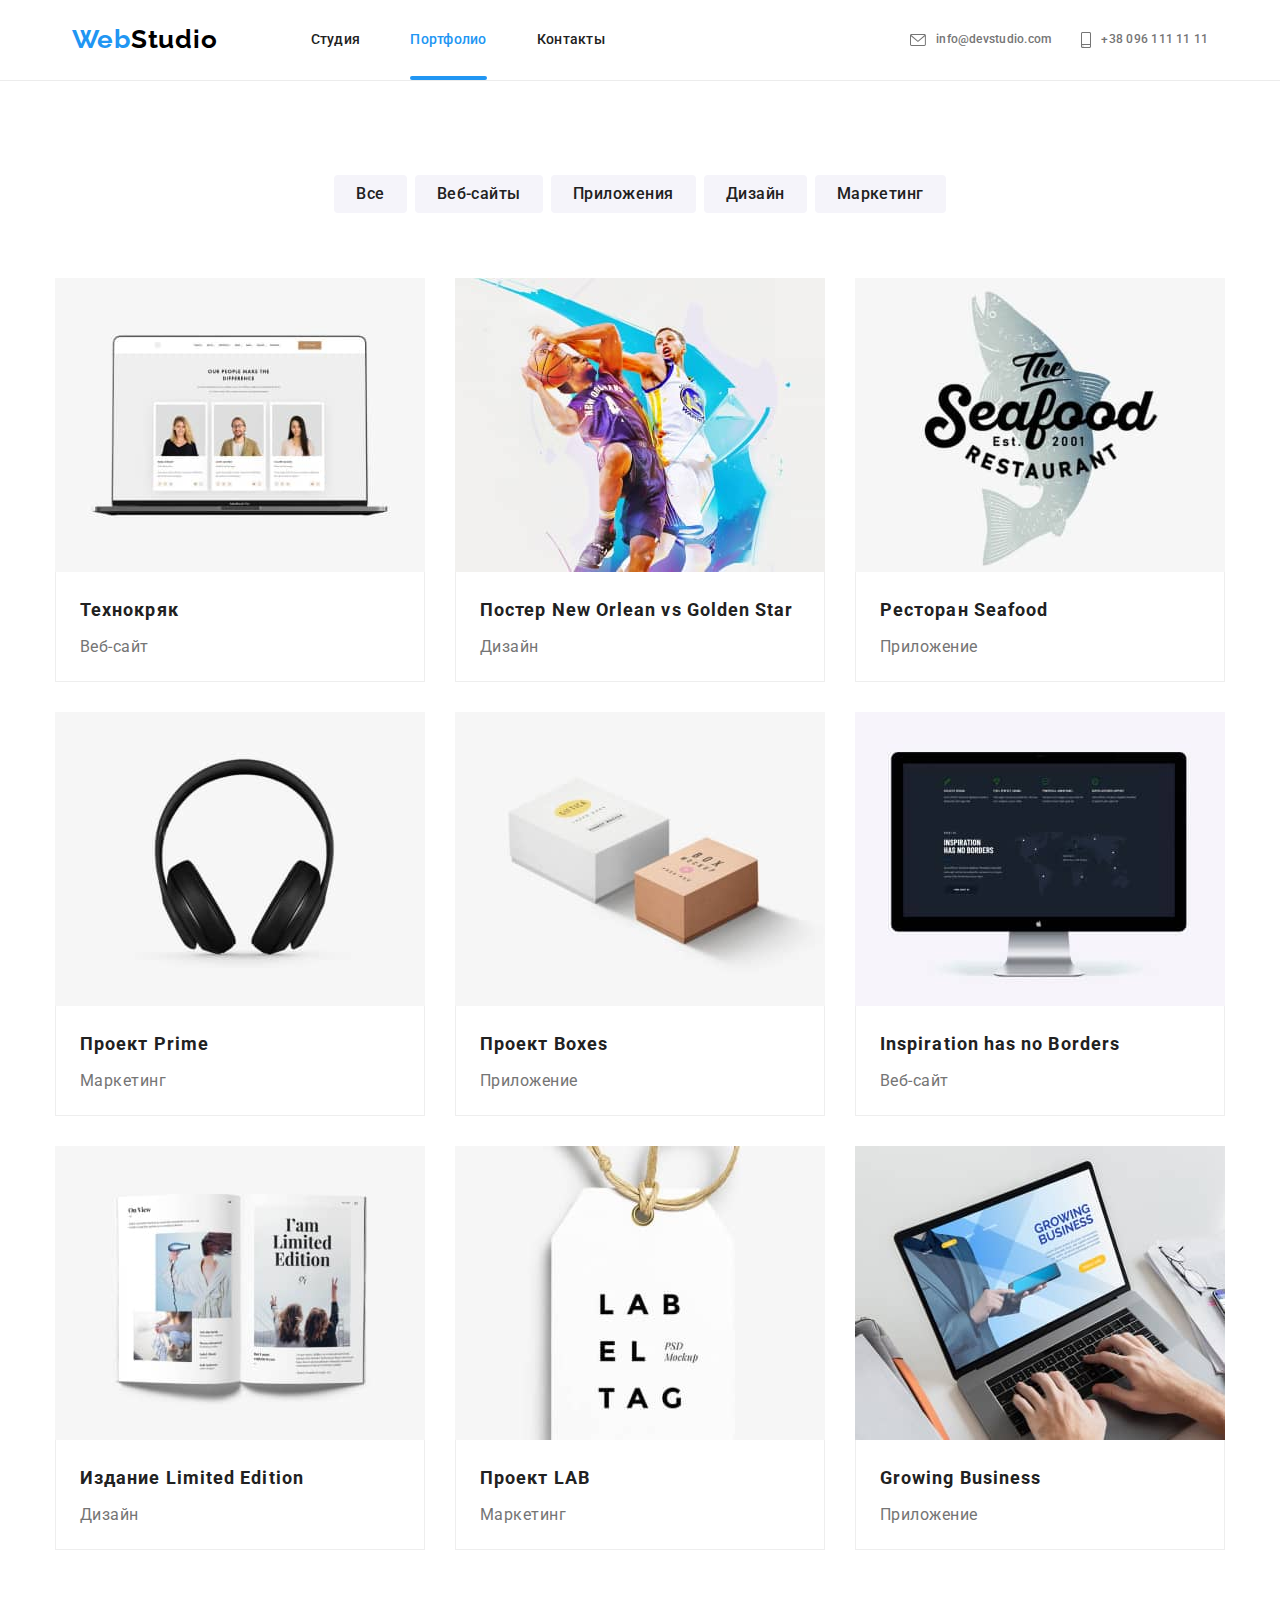
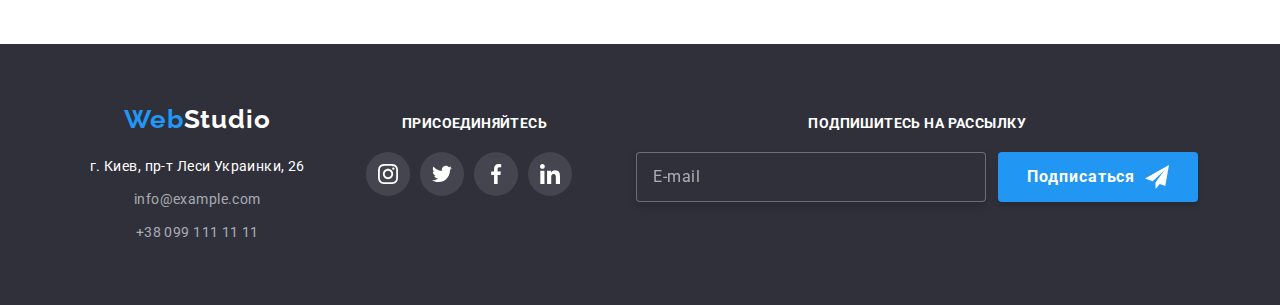
==== commit e7afdf57: "Правки" ====
--- a/portfolio.html
+++ b/portfolio.html
@@ -81,7 +81,7 @@
 <!-- Портфолио наших раобот -->
     <main>
     <section class="portfolio-section">
-        <div class="container">
+        <div class="container portfolio-section__container">
         <h1 class="visually-hidden">Портфолио наших работ</h1>
         <ul class="portfolio-list list">
             <li class="portfolio-list__item"><button type="button" class="portfolio-list__button">Все</button></li>
@@ -95,11 +95,26 @@
             <li class="gallery-list__item">
                 <a href="" class="gallery-list__link">
                         <div class="gallery-list__overlay">  
+
+                        <picture>
+                            <source srcset="./images/1_1_1x.jpg 450w, ./images/1_1_2x.jpg 900w" media="(max-width: 767px)"
+                                sizes="(max-width: 767px) 450px, 100vw">
+
+                            <source srcset="./images/1_3_1x.jpg 370w, ./images/1_3_2x.jpg 740w" media="(min-width: 1200px)"
+                                sizes="(min-width: 1200px) 370px, 33vw">
+
+                            <source srcset="./images/1_2_1x.jpg 354w, ./images/1_2_2x.jpg 708w"
+                                media="(min-width: 768px)" sizes="(min-width: 768px) 354px, 50vw">
+
+                            
+                        
+
                             <img 
-                             srcset="./images/img1_1x.jpg 1x, ./images/img1_2x.jpg 2x"
+                             
                             src="./images/img1_1x.jpg" 
                             alt="Демонстрация веб-сайт на ноутбуке" 
-                            width="450">
+                            width="450" height="294">
+                            </picture>
                             <p class="gallery-list__overlay-text">Технокряк это современная площадка распространения коронавируса. Компании используют эту
                                 платформу для цифрового
                                 шпионажа и атак на защищённые сервера конкурентов.</p> 
@@ -115,11 +130,22 @@
             <li class="gallery-list__item">
                 <a href="" class="gallery-list__link">
                         <div class="gallery-list__overlay">
+                            
+                            <picture>
+                            <source srcset="./images/img2_1_1x.jpg 450w, ./images/img2_1_2x.jpg 900w" media="(max-width: 767px)"
+                                sizes="(max-width: 767px) 450px, 100vw">
+                            
+                            <source srcset="./images/img2_3_1x.jpg 370w, ./images/img2_3_2x.jpg 740w" media="(min-width: 1200px)"
+                                    sizes="(min-width: 1200px) 370px, 33vw">
+
+                            <source srcset="./images/img2_2_1x.jpg 354w, ./images/img2_2_2x.jpg 708w" media="(min-width: 768px)"
+                                sizes="(min-width: 768px) 354px, 50vw">
+                            
                             <img
-                            srcset="./images/img2_1x.jpg 1x, ./images/img2_2x.jpg 2x"
                             src="./images/img2_1x.jpg" 
                             alt="Два игрока из баскетбольных команд НБА Новый Орлеан и Голден Стейт борятся за мяч" 
-                            width="450">
+                            width="450" height="294">
+                            </picture>
                             <p class="gallery-list__overlay-text">Технокряк это современная площадка распространения коронавируса. Компании используют эту
                                 платформу для цифрового
                                 шпионажа и атак на защищённые сервера конкурентов.</p>
@@ -133,11 +159,22 @@
             <li class="gallery-list__item">
                 <a href="" class="gallery-list__link">
                         <div class="gallery-list__overlay">
+                            <picture>
+                                <source srcset="./images/img3_1_1x.jpg 450w, ./images/img3_1_2x.jpg 900w" media="(max-width: 767px)"
+                                    sizes="(max-width: 767px) 450px, 100vw">
+
+                                <source srcset="./images/img3_3_1x.jpg 370w, ./images/img3_3_2x.jpg 740w" media="(min-width: 1200px)"
+                                sizes="(min-width: 1200px) 370px, 33vw">
+
+                                <source srcset="./images/img3_2_1x.jpg 354w, ./images/img3_2_2x.jpg 708w" media="(min-width: 768px)"
+                                    sizes="(min-width: 768px) 354px, 50vw">
+                            
                             <img
-                            srcset="./images/img3_1x.jpg 1x, ./images/img3_2x.jpg 2x"
+                           
                             src="./images/img3_1x.jpg" 
                             alt="Логотип ресторана" 
-                            width="450">
+                            width="450" height="294">
+                            </picture>
                             <p class="gallery-list__overlay-text">Технокряк это современная площадка распространения коронавируса. Компании используют эту
                                 платформу для цифрового
                                 шпионажа и атак на защищённые сервера конкурентов.</p>
@@ -151,11 +188,23 @@
             <li class="gallery-list__item">
                 <a href="" class="gallery-list__link">
                         <div class="gallery-list__overlay">
+                            <picture>
+                                <source srcset="./images/img4_1_1x.jpg 450w, ./images/img4_1_2x.jpg 900w" media="(max-width: 767px)"
+                                    sizes="(max-width: 767px) 450px, 100vw">
+                            
+                                <source srcset="./images/img4_3_1x.jpg 370w, ./images/img4_3_2x.jpg 740w" media="(min-width: 1200px)"
+                                    sizes="(min-width: 1200px) 370px, 33vw">
+                                
+                                <source srcset="./images/img4_2_1x.jpg 354w, ./images/img4_2_2x.jpg 708w" media="(min-width: 768px)"
+                                    sizes="(min-width: 768px) 354px, 50vw">
+                            
+                                
                             <img
-                            srcset="./images/img4_1x.jpg 1x, ./images/img4_2x.jpg 2x"
+                            
                             src="./images/img4_1x.jpg" 
                             alt="Наушники чёрного цвета" 
-                            width="450">
+                            width="450" height="294">
+                            </picture>
                             <p class="gallery-list__overlay-text">Технокряк это современная площадка распространения коронавируса. Компании используют эту
                                 платформу для цифрового
                                 шпионажа и атак на защищённые сервера конкурентов.</p>
@@ -169,11 +218,22 @@
             <li class="gallery-list__item">
                 <a href="" class="gallery-list__link">
                         <div class="gallery-list__overlay">
+                            <picture>
+                                <source srcset="./images/img5_1_1x.jpg 450w, ./images/img5_1_2x.jpg 900w" media="(max-width: 767px)"
+                                    sizes="(max-width: 767px) 450px, 100vw">
+                                
+                                <source srcset="./images/img5_3_1x.jpg 370w, ./images/img5_3_2x.jpg 740w" media="(min-width: 1200px)"
+                                    sizes="(min-width: 1200px) 370px, 33vw">
+                            
+                                <source srcset="./images/img5_2_1x.jpg 354w, ./images/img5_2_2x.jpg 708w" media="(min-width: 768px)"
+                                    sizes="(min-width: 768px) 354px, 50vw">
+                            
+                                
                             <img 
-                            srcset="./images/img5_1x.jpg 1x, ./images/img5_2x.jpg 2x"
                             src="./images/img5_1x.jpg" 
                             alt="Две коробки, одна коричневого, другая белого цвета" 
-                            width="450">
+                            width="450" height="294">
+                            </picture>
                             <p class="gallery-list__overlay-text">Технокряк это современная площадка распространения коронавируса. Компании используют эту
                                 платформу для цифрового
                                 шпионажа и атак на защищённые сервера конкурентов.</p>
@@ -187,11 +247,23 @@
             <li class="gallery-list__item">
                 <a href="" class="gallery-list__link">
                         <div class="gallery-list__overlay">
+                            <picture>
+                                <source srcset="./images/img6_1_1x.jpg 450w, ./images/img6_1_2x.jpg 900w" media="(max-width: 767px)"
+                                    sizes="(max-width: 767px) 450px, 100vw">
+
+                                <source srcset="./images/img6_3_1x.jpg 370w, ./images/img6_3_2x.jpg 740w" media="(min-width: 1200px)"
+                                    sizes="(min-width: 1200px) 370px, 33vw">
+                            
+                                <source srcset="./images/img6_2_1x.jpg 354w, ./images/img6_2_2x.jpg 708w" media="(min-width: 768px)"
+                                    sizes="(min-width: 768px) 354px, 50vw">
+                            
+                                
                             <img
-                            srcset="./images/img6_1x.jpg 1x, ./images/img6_2x.jpg 2x"
+                            
                             src="./images/img6_1x.jpg" 
                             alt="Демонстрация веб-сайт на мониторе компьютера" 
-                            width="450">
+                            width="450" height="294">
+                            </picture>
                             <p class="gallery-list__overlay-text">Технокряк это современная площадка распространения коронавируса. Компании используют эту
                                 платформу для цифрового
                                 шпионажа и атак на защищённые сервера конкурентов.</p>
@@ -205,11 +277,22 @@
             <li class="gallery-list__item">
                 <a href="" class="gallery-list__link">
                         <div class="gallery-list__overlay">
-                            <img 
-                            srcset="./images/img7_1x.jpg 1x, ./images/img7_2x.jpg 2x"
+                            <picture>
+                                <source srcset="./images/img7_1_1x.jpg 450w, ./images/img7_1_2x.jpg 900w" media="(max-width: 767px)"
+                                    sizes="(max-width: 767px) 450px, 100vw">
+
+                                <source srcset="./images/img7_3_1x.jpg 370w, ./images/img7_3_2x.jpg 740w" media="(min-width: 1200px)"
+                                    sizes="(min-width: 1200px) 370px, 33vw">
+                            
+                                <source srcset="./images/img7_2_1x.jpg 354w, ./images/img7_2_2x.jpg 708w" media="(min-width: 768px)"
+                                    sizes="(min-width: 768px) 354px, 50vw">
+                            
+                                
+                            <img
                             src="./images/img7_1x.jpg" 
                             alt="Раскрытый журнал" 
-                            width="450">
+                            width="450" height="294">
+                            </picture>
                             <p class="gallery-list__overlay-text">Технокряк это современная площадка распространения коронавируса. Компании используют эту
                                 платформу для цифрового
                                 шпионажа и атак на защищённые сервера конкурентов.</p>
@@ -223,11 +306,21 @@
             <li class="gallery-list__item">
                 <a href="" class="gallery-list__link">
                         <div class="gallery-list__overlay">
+                            <picture>
+                                <source srcset="./images/img8_1_1x.jpg 450w, ./images/img8_1_2x.jpg 900w" media="(max-width: 767px)"
+                                    sizes="(max-width: 767px) 450px, 100vw">
+
+                                <source srcset="./images/img8_3_1x.jpg 370w, ./images/img8_3_2x.jpg 740w" media="(min-width: 1200px)"
+                                    sizes="(min-width: 1200px) 370px, 33vw">
+                            
+                                <source srcset="./images/img8_2_1x.jpg 354w, ./images/img8_2_2x.jpg 708w" media="(min-width: 768px)"
+                                    sizes="(min-width: 768px) 354px, 50vw">
+                            
+                                
                             <img 
-                            srcset="./images/img8_1x.jpg 1x, ./images/img8_2x.jpg 2x"
                             src="./images/img8_1x.jpg" 
-                            alt="Бирка для одежды" 
-                            width="450"> 
+                            alt="Бирка" height="294">
+                            </picture>
                             <p class="gallery-list__overlay-text">Технокряк это современная площадка распространения коронавируса. Компании используют эту
                                 платформу для цифрового
                                 шпионажа и атак на защищённые сервера конкурентов.</p>
@@ -241,11 +334,22 @@
             <li class="gallery-list__item">
                 <a href="" class="gallery-list__link">
                         <div class="gallery-list__overlay">
+                            <picture>
+                                <source srcset="./images/img9_1_1x.jpg 450w, ./images/img9_1_2x.jpg 900w" media="(max-width: 767px)"
+                                    sizes="(max-width: 767px) 450px, 100vw">
+
+                                <source srcset="./images/img9_3_1x.jpg 370w, ./images/img9_3_2x.jpg 740w" media="(min-width: 1200px)"
+                                    sizes="(min-width: 1200px) 370px, 33vw">
+                            
+                                <source srcset="./images/img9_2_1x.jpg 354w, ./images/img9_2_2x.jpg 708w" media="(min-width: 768px)"
+                                    sizes="(min-width: 768px) 354px, 50vw">
+                            
+                                
                             <img 
-                            srcset="./images/img9_1x.jpg 1x, ./images/img9_2x.jpg 2x"
                             src="./images/img9_1x.jpg" 
                             alt="Человек работает за ноутбуком" 
-                            width="450">
+                            width="450" height="294">
+                            </picture>
                             <p class="gallery-list__overlay-text">Технокряк это современная площадка распространения коронавируса. Компании используют эту
                                 платформу для цифрового
                                 шпионажа и атак на защищённые сервера конкурентов.</p>
--- a/css/main.min.css
+++ b/css/main.min.css
@@ -1,2 +1,2 @@
-:root{--primary-text-color: #212121;--description-text-color: #757575;--accent-color: #2196f3;--white-text-color: #fff;--primary-bg-color: #ffffff;--secondary-bg-color: #2f303a;--bg-button-color: #f5f4fa;--secondary-gray-color: #afb1b8;--reserv-bg-color: #f5f4fa;--gallery-list-gap: 30px;--timing-funcion: cubic-bezier(0.4, 0, 0.2, 1);--font-family: Roboto, sans-serif;--secondary-font-family: 'Raleway', sans-serif}body{background-color:var(--primary-bg-color);color:var(--primary-text-color);font-family:var(--font-family);font-weight:400}.section__title{margin-bottom:50px;font-weight:700;font-size:36px;line-height:1.16;text-align:center;letter-spacing:0.03em}@media screen and (max-width: 1199px){.section__title{font-weight:bold;font-size:28px;line-height:1.17;text-align:center;letter-spacing:0.03em;color:var(--primary-text-color)}}h1,h2,h3,h4,h5,h6,p,ul{margin-bottom:0;margin-top:0}img{display:block;width:100%;height:auto}.list{padding:0;margin:0;list-style:none}.visually-hidden{position:absolute;clip:rect(0 0 0 0);width:1px;height:1px;margin:-1px}.logo{color:#000;font-family:var(--secondary-font-family);font-weight:700;font-size:26px;line-height:1.2;letter-spacing:0.03em;text-decoration:none}.logo--accent{color:var(--accent-color)}.logo--white{color:var(--white-text-color)}.logo--secondary{display:inline-block;margin-bottom:20px}.header{position:relative;border-bottom:1px solid #ececec}@media screen and (min-width: 768px){.header__container,.header__nav{display:-webkit-box;display:-ms-flexbox;display:flex;-webkit-box-align:center;-ms-flex-align:center;align-items:center}}@media screen and (min-width: 1200px){.header__container,.header__nav{-webkit-box-pack:center;-ms-flex-pack:center;justify-content:center}}.container{margin-left:auto;margin-right:auto}@media screen and (min-width: 480px){.container{width:480px}}@media screen and (min-width: 768px){.container{width:768px}}@media screen and (min-width: 1200px){.container{width:1200px;padding-left:15px;padding-right:15px}}.header__button{display:-webkit-inline-box;display:-ms-inline-flexbox;display:inline-flex;margin:0;padding:0;border:none;background-color:transparent;z-index:1000}@media screen and (min-width: 768px){.header__button{display:none}}.header__icon-cross{display:none}.header--is-open .header__icon-cross{display:block}.header--is-open .header__icon-cross:hover,.header--is-open .header__icon-cross:focus{fill:var(--accent-color)}.header__icon-menu:hover,.header__icon-menu:focus{fill:var(--accent-color)}.header--is-open .header__icon-menu{display:none}.header__container-menu{background-color:var(--primary-bg-color)}@media screen and (max-width: 767px){.header__container-menu{display:none;position:fixed;top:0;left:0;width:100%;height:100%;padding:48px 40px;z-index:999}.header__container-menu--is-open{display:-webkit-box;display:-ms-flexbox;display:flex;-webkit-box-orient:vertical;-webkit-box-direction:normal;-ms-flex-direction:column;flex-direction:column;-webkit-box-pack:justify;-ms-flex-pack:justify;justify-content:space-between}}@media screen and (min-width: 768px){.header__container-menu{display:-webkit-box;display:-ms-flexbox;display:flex;-webkit-box-align:center;-ms-flex-align:center;align-items:center}}.header__navigation{display:-webkit-box;display:-ms-flexbox;display:flex;-webkit-box-pack:justify;-ms-flex-pack:justify;justify-content:space-between;-webkit-box-align:center;-ms-flex-align:center;align-items:center}@media screen and (min-width: 768px){.header__main-logo{margin-right:88px}}@media screen and (min-width: 1200px){.header__main-logo{margin-right:93px}}@media screen and (max-width: 767px){.site-nav__item:not(:last-child){margin-bottom:32px}}@media screen and (min-width: 768px){.site-nav__item+.site-nav__item{margin-left:50px}}@media screen and (min-width: 768px){.site-nav__item:last-child{margin-right:84px}}@media screen and (min-width: 1200px){.site-nav__item:last-child{margin-right:305px}}@media screen and (max-width: 767px){.site-nav{display:-webkit-box;display:-ms-flexbox;display:flex;-webkit-box-orient:vertical;-webkit-box-direction:normal;-ms-flex-direction:column;flex-direction:column;-webkit-box-pack:start;-ms-flex-pack:start;justify-content:start;-webkit-box-align:start;-ms-flex-align:start;align-items:flex-start;margin:0;padding:0}}@media screen and (min-width: 768px){.site-nav{display:-webkit-box;display:-ms-flexbox;display:flex}}.site-nav__link{display:block;padding-top:32px;padding-bottom:32px;color:var(--primary-text-color);font-weight:500;font-size:14px;line-height:1.14;letter-spacing:0.02em;text-decoration:none;-webkit-transition:color 250ms var(--timing-funcion);transition:color 250ms var(--timing-funcion)}.site-nav__link:hover,.site-nav__link:focus{color:var(--accent-color)}@media screen and (max-width: 767px){.site-nav__link{padding:0;font-weight:500;font-size:40px;line-height:1.17;text-align:center;letter-spacing:0.02em}}.site-nav__link--current{position:relative;color:var(--accent-color)}@media screen and (min-width: 768px){.site-nav__link--current::after{content:'';position:absolute;display:block;bottom:0;width:100%;height:4px;background-color:var(--accent-color);border-radius:2px}}@media screen and (max-width: 767px){.contacts-list{display:-webkit-box;display:-ms-flexbox;display:flex;-webkit-box-orient:vertical;-webkit-box-direction:normal;-ms-flex-direction:column;flex-direction:column;-webkit-box-pack:start;-ms-flex-pack:start;justify-content:start;-webkit-box-align:start;-ms-flex-align:start;align-items:flex-start;margin:0;padding:0}}@media screen and (min-width: 768px){.contacts-list{display:-webkit-box;display:-ms-flexbox;display:flex;-webkit-box-orient:vertical;-webkit-box-direction:reverse;-ms-flex-direction:column-reverse;flex-direction:column-reverse}}@media screen and (min-width: 1200px){.contacts-list{-webkit-box-orient:horizontal;-webkit-box-direction:reverse;-ms-flex-direction:row-reverse;flex-direction:row-reverse;-webkit-box-pack:center;-ms-flex-pack:center;justify-content:center;-webkit-box-align:center;-ms-flex-align:center;align-items:center;margin-left:auto}}.contacts-list__item{margin-bottom:32px}@media screen and (max-width: 767px){.contacts-list__item:last-child{margin-bottom:64px}}@media screen and (min-width: 768px){.contacts-list__item:last-child{margin-bottom:10px}}@media screen and (min-width: 768px){.contacts-list__item{display:-webkit-box;display:-ms-flexbox;display:flex;-webkit-box-pack:start;-ms-flex-pack:start;justify-content:start;margin:0}}@media screen and (min-width: 1200px){.contacts-list__item{display:-webkit-box;display:-ms-flexbox;display:flex;-webkit-box-pack:center;-ms-flex-pack:center;justify-content:center;-webkit-box-align:center;-ms-flex-align:center;align-items:center;margin-right:0px}}@media screen and (min-width: 1200px){.contacts-list__item:last-child{margin-bottom:0;margin-right:30px}}@media screen and (min-width: 768px){.contacts{color:var(--description-text-color);font-weight:500;font-size:12px;line-height:1.16;letter-spacing:0.02em;text-decoration:none;-webkit-transition:color 250ms var(--timing-funcion);transition:color 250ms var(--timing-funcion)}}.contacts:hover,.contacts:focus{color:var(--accent-color)}@media screen and (min-width: 1200px){.contacts{display:-webkit-box;display:-ms-flexbox;display:flex;-webkit-box-pack:center;-ms-flex-pack:center;justify-content:center;-webkit-box-align:center;-ms-flex-align:center;align-items:center}}.contacts__logo{margin-right:10px;fill:currentColor}@media screen and (max-width: 767px){.contacts__logo{display:none}}@media screen and (max-width: 767px){.contacts__tel{text-decoration:none;font-weight:500;font-size:34px;line-height:1.17;letter-spacing:0.02em;color:var(--accent-color)}}@media screen and (max-width: 767px){.contacts__email{text-decoration:none;font-weight:500;font-size:24px;line-height:1.16;letter-spacing:0.02em;color:var(--description-text-color)}}@media screen and (max-width: 767px){.header__social-networks{display:-webkit-box;display:-ms-flexbox;display:flex;-webkit-box-orient:horizontal;-webkit-box-direction:normal;-ms-flex-direction:row;flex-direction:row;-webkit-box-pack:start;-ms-flex-pack:start;justify-content:start;-webkit-box-align:start;-ms-flex-align:start;align-items:flex-start;width:100%;margin:0;padding:0}}.header__networks-item{width:100%}@media screen and (max-width: 767px){.header__networks-item:not(:last-child){border-right:1px solid rgba(33,33,33,0.2);padding-right:5px;margin-right:10px}}@media screen and (min-width: 768px){.header__networks-item:not(:last-child){display:none}}@media screen and (max-width: 767px){.header__networks-link{text-decoration:none;font-weight:500;font-size:18px;line-height:1.22;letter-spacing:0.02em;color:var(--accent-color)}}@media screen and (min-width: 768px){.header__networks-link{display:none}}.hero-section{padding:118px 0px;text-align:center;margin-left:auto;margin-right:auto;background-color:#c4c4c4;background-image:-webkit-gradient(linear, left top, right top, from(rgba(47,48,58,0.4)), to(rgba(47,48,58,0.4))),url(../images/bgphoto1x.jpg);background-image:linear-gradient(to right, rgba(47,48,58,0.4), rgba(47,48,58,0.4)),url(../images/bgphoto1x.jpg);background-repeat:no-repeat;background-size:cover;background-position:center}@media (min-device-pixel-ratio: 2), (-webkit-min-device-pixel-ratio: 2), (min-resolution: 192dpi), (min-resolution: 2dppx){.hero-section{background-image:-webkit-gradient(linear, left top, right top, from(rgba(47,48,58,0.4)), to(rgba(47,48,58,0.4))),url(../images/bgphoto2x.jpg);background-image:linear-gradient(to right, rgba(47,48,58,0.4), rgba(47,48,58,0.4)),url(../images/bgphoto2x.jpg)}}@media screen and (min-width: 768px){.hero-section{background-image:-webkit-gradient(linear, left top, right top, from(rgba(47,48,58,0.4)), to(rgba(47,48,58,0.4))),url(../images/bgpgototablet1x.jpg);background-image:linear-gradient(to right, rgba(47,48,58,0.4), rgba(47,48,58,0.4)),url(../images/bgpgototablet1x.jpg)}}@media screen and (min-width: 768px) and (min-device-pixel-ratio: 2), screen and (min-width: 768px) and (-webkit-min-device-pixel-ratio: 2), screen and (min-width: 768px) and (min-resolution: 192dpi), screen and (min-width: 768px) and (min-resolution: 2dppx){.hero-section{background-image:-webkit-gradient(linear, left top, right top, from(rgba(47,48,58,0.4)), to(rgba(47,48,58,0.4))),url(../images/bgpgototablet2x.jpg);background-image:linear-gradient(to right, rgba(47,48,58,0.4), rgba(47,48,58,0.4)),url(../images/bgpgototablet2x.jpg)}}@media screen and (min-width: 1200px){.hero-section{padding:200px 0px;max-width:1600px;background-image:-webkit-gradient(linear, left top, right top, from(rgba(47,48,58,0.4)), to(rgba(47,48,58,0.4))),url(../images/bgimagedesktop1x.jpg);background-image:linear-gradient(to right, rgba(47,48,58,0.4), rgba(47,48,58,0.4)),url(../images/bgimagedesktop1x.jpg)}}@media screen and (min-width: 1200px) and (min-device-pixel-ratio: 2), screen and (min-width: 1200px) and (-webkit-min-device-pixel-ratio: 2), screen and (min-width: 1200px) and (min-resolution: 192dpi), screen and (min-width: 1200px) and (min-resolution: 2dppx){.hero-section{background-image:-webkit-gradient(linear, left top, right top, from(rgba(47,48,58,0.4)), to(rgba(47,48,58,0.4))),url(../images/bgimagedesktop2x.jpg);background-image:linear-gradient(to right, rgba(47,48,58,0.4), rgba(47,48,58,0.4)),url(../images/bgimagedesktop2x.jpg)}}.hero-section__title{max-width:360px;margin-bottom:30px;margin-left:auto;margin-right:auto;-webkit-box-align:center;-ms-flex-align:center;align-items:center;font-weight:900;font-size:26px;line-height:1.62;text-align:center;letter-spacing:0.06em;text-transform:uppercase;color:var(--white-text-color);text-transform:uppercase}@media screen and (min-width: 1200px){.hero-section__title{max-width:696px;font-weight:900;font-size:44px;line-height:1.36}}.hero-section__button{width:200px;height:50px;background-color:var(--accent-color);color:var(--primary-bg-color);font-family:inherit;font-weight:700;font-size:16px;line-height:1.87;-webkit-box-align:center;-ms-flex-align:center;align-items:center;text-align:center;letter-spacing:0.06em;cursor:pointer;border:none;-webkit-box-shadow:0px 4px 4px rgba(0,0,0,0.15);box-shadow:0px 4px 4px rgba(0,0,0,0.15);border-radius:4px;-webkit-transition:background-color 250ms var(--timing-funcion),-webkit-box-shadow 250ms var(--timing-funcion);transition:background-color 250ms var(--timing-funcion),-webkit-box-shadow 250ms var(--timing-funcion);transition:background-color 250ms var(--timing-funcion),box-shadow 250ms var(--timing-funcion);transition:background-color 250ms var(--timing-funcion),box-shadow 250ms var(--timing-funcion),-webkit-box-shadow 250ms var(--timing-funcion)}.hero-section__button:hover,.hero-section__button:focus{background-color:#188ce8;color:var(--white-text-color)}.backdrop{overflow-y:scroll}@media screen and (max-width: 767px){.backdrop{position:fixed;top:0;left:0;width:100vw;height:100%;background-color:rgba(0,0,0,0.2);padding:94px 15px}.backdrop--is-hidden{visibility:hidden;opacity:0;pointer-events:none}}@media screen and (min-width: 768px){.backdrop{position:fixed;top:0;left:0;bottom:0;right:0;width:100vw;height:100%;background-color:rgba(0,0,0,0.2);z-index:999;opacity:1;visibility:visible;-webkit-transition:opacity 250ms var(--timing-funcion),visibility 250ms var(--timing-funcion);transition:opacity 250ms var(--timing-funcion),visibility 250ms var(--timing-funcion)}.backdrop--is-hidden{visibility:hidden;opacity:0;pointer-events:none}}.modal-section{background-color:var(--primary-bg-color);z-index:999}@media screen and (max-width: 767px){.modal-section{padding:40px;max-width:450px;position:relative}}@media screen and (min-width: 768px){.modal-section{position:absolute;top:50%;left:50%;max-width:528px;width:100%;padding:40px;-webkit-transform:translate(-50%, -50%) scale(1);transform:translate(-50%, -50%) scale(1);-webkit-transition:-webkit-transform 250ms var(--timing-funcion);transition:-webkit-transform 250ms var(--timing-funcion);transition:transform 250ms var(--timing-funcion);transition:transform 250ms var(--timing-funcion), -webkit-transform 250ms var(--timing-funcion)}}@media screen and (min-width: 1200px){.modal-section{width:528px}}.backdrop--is-hidden .modal{-webkit-transform:translate(-50%, -50%) scale(0.9);transform:translate(-50%, -50%) scale(0.9)}.close-button{position:absolute;top:8px;right:8px;background-color:transparent;border:transparent}.close-button__logo{border:1px solid rgba(0,0,0,0.1);border-radius:50%;display:-webkit-inline-box;display:-ms-inline-flexbox;display:inline-flex}.close-button__logo:hover,.close-button__logo:focus{fill:var(--accent-color)}.close-button:focus-within>.close-button__logo{fill:var(--accent-color)}.modal-form{display:-webkit-box;display:-ms-flexbox;display:flex;-webkit-box-orient:vertical;-webkit-box-direction:normal;-ms-flex-direction:column;flex-direction:column;-webkit-box-pack:center;-ms-flex-pack:center;justify-content:center;-webkit-box-align:center;-ms-flex-align:center;align-items:center}.modal-form__title{font-weight:bold;font-size:20px;line-height:1.5;text-align:center;letter-spacing:0.03em}@media screen and (max-width: 359px){.modal-form__title{width:260px}}@media screen and (min-width: 360px){.modal-form__title{width:315px}}@media screen and (min-width: 480px){.modal-form__title{width:370px}}@media screen and (min-width: 1200px){.modal-form__title{width:448px;height:40px}}.modal-form__input-group{display:-webkit-box;display:-ms-flexbox;display:flex;-webkit-box-orient:vertical;-webkit-box-direction:normal;-ms-flex-direction:column;flex-direction:column;-webkit-box-pack:center;-ms-flex-pack:center;justify-content:center;-webkit-box-align:center;-ms-flex-align:center;align-items:center;margin-bottom:20px;margin-top:12px}.modal-form__label{position:relative;margin-bottom:10px;-webkit-transition:fill 250ms var(--timing-funcion);transition:fill 250ms var(--timing-funcion)}.modal-form__label:hover,.modal-form__label:focus{fill:var(--accent-color)}.modal-form__logo{position:absolute;left:12px;top:29px}.modal-form__logo:focus{color:var(--accent-color)}.modal-form__input:focus-within+.modal-form__logo{fill:var(--accent-color)}.modal-form__text{display:-webkit-box;display:-ms-flexbox;display:flex;-webkit-box-pack:start;-ms-flex-pack:start;justify-content:start;font-weight:normal;margin-bottom:4px;font-size:12px;line-height:1.16;letter-spacing:0.01em;color:var(--description-text-color)}.modal-form__input{padding:11px 42px;border:1px solid rgba(33,33,33,0.2);border-radius:4px;outline:none;-webkit-transition:border-color 250ms var(--timing-funcion);transition:border-color 250ms var(--timing-funcion)}.modal-form__input:hover,.modal-form__input:focus{border-color:var(--accent-color)}@media screen and (max-width: 359px){.modal-form__input{width:260px}}@media screen and (min-width: 360px){.modal-form__input{width:315px}}@media screen and (min-width: 480px){.modal-form__input{width:370px}}@media screen and (min-width: 1200px){.modal-form__input{width:448px;height:40px}}.modal-form__textarea{resize:none;padding:12px 16px;width:448px;height:120px;border:1px solid rgba(33,33,33,0.2);-webkit-box-sizing:border-box;box-sizing:border-box;border-radius:4px;outline:none;-webkit-transition:border-color 250ms var(--timing-funcion);transition:border-color 250ms var(--timing-funcion)}.modal-form__textarea::-webkit-input-placeholder{font-size:12px;line-height:1.16;letter-spacing:0.01em;color:rgba(117,117,117,0.5)}.modal-form__textarea:-ms-input-placeholder{font-size:12px;line-height:1.16;letter-spacing:0.01em;color:rgba(117,117,117,0.5)}.modal-form__textarea::-ms-input-placeholder{font-size:12px;line-height:1.16;letter-spacing:0.01em;color:rgba(117,117,117,0.5)}.modal-form__textarea::placeholder{font-size:12px;line-height:1.16;letter-spacing:0.01em;color:rgba(117,117,117,0.5)}.modal-form__textarea:hover,.modal-form__textarea:focus{border-color:var(--accent-color)}@media screen and (max-width: 359px){.modal-form__textarea{width:260px}}@media screen and (min-width: 360px){.modal-form__textarea{width:315px}}@media screen and (min-width: 480px){.modal-form__textarea{width:370px}}@media screen and (min-width: 1200px){.modal-form__textarea{width:448px}}.checkbox-group{margin-bottom:30px}@media screen and (min-width: 480px){.checkbox-group{width:370px}}@media screen and (min-width: 1200px){.checkbox-group{width:425px}}@media screen and (min-width: 1200px){.checkbox-group__label{display:-webkit-box;display:-ms-flexbox;display:flex;-webkit-box-pack:center;-ms-flex-pack:center;justify-content:center;-webkit-box-align:center;-ms-flex-align:center;align-items:center}}.checkbox-group__text{font-size:14px;line-height:1.71;letter-spacing:0.03em;color:var(--description-text-color)}@media screen and (max-width: 767px){.checkbox-group__text{width:370px;margin-bottom:20px;font-size:12px;line-height:1.16;letter-spacing:0.03em;color:var(--description-text-color)}}.checkbox-group__input{position:absolute;width:1px;height:1px;margin:-1px;border:0;padding:0;white-space:nowrap;-webkit-clip-path:inset(100%);clip-path:inset(100%);clip:rect(0 0 0 0);overflow:hidden}.checkbox-group__link{color:#2196f3}.checkbox-group__icon{margin-right:5px;fill:var(--white-text-color);border:2px solid var(--primary-text-color);border-radius:2px;background-origin:border-box;-webkit-transition:border-color 250ms var(--timing-funcion),background-color 250ms var(--timing-funcion);transition:border-color 250ms var(--timing-funcion),background-color 250ms var(--timing-funcion)}.checkbox-group__input:checked+.checkbox-group__icon{background-color:var(--accent-color);border-color:var(--accent-color)}@media screen and (max-width: 1199px){.benefits-section,.team-section{padding:60px 15px}}@media screen and (min-width: 1200px){.benefits-section,.team-section{padding:94px 0px}}@media screen and (max-width: 767px){.benefits-list{display:block}}@media screen and (min-width: 768px){.benefits-list{display:-webkit-box;display:-ms-flexbox;display:flex;-ms-flex-wrap:wrap;flex-wrap:wrap;margin-left:-15px;margin-top:-15px}}@media screen and (min-width: 1200px){.benefits-list{margin-left:0;margin-top:0}}.benefits-list__title{margin-bottom:10px;font-weight:700;font-size:14px;line-height:1.14;letter-spacing:0.03em;text-transform:uppercase}@media screen and (max-width: 767px){.benefits-list__title{text-align:center;margin-bottom:10px}}.benefits-list__description{color:var(--description-text-color);font-size:14px;line-height:1.7;letter-spacing:0.03em}@media screen and (max-width: 767px){.benefits-list__description{text-align:justify;margin-bottom:30px}}@media screen and (min-width: 768px){.benefits-list__description{width:354px;margin-bottom:30px}}@media screen and (min-width: 1200px){.benefits-list__description{width:270px}}.benefits-list__logo{display:-webkit-box;display:-ms-flexbox;display:flex;-webkit-box-pack:center;-ms-flex-pack:center;justify-content:center;-webkit-box-align:center;-ms-flex-align:center;align-items:center;height:120px;background-color:var(--reserv-bg-color)}@media screen and (max-width: 767px){.benefits-list__logo{margin-bottom:30px}}@media screen and (min-width: 768px){.benefits-list__logo{width:354px;margin-bottom:30px}}@media screen and (min-width: 1200px){.benefits-list__logo{width:270px;margin-bottom:30px}}.benefits-list__item{width:100%}@media screen and (min-width: 768px){.benefits-list__item{margin-left:15px;margin-top:15px;-ms-flex-preferred-size:calc((100% - 30px) / 2);flex-basis:calc((100% - 30px) / 2)}}@media screen and (min-width: 1200px){.benefits-list__item{display:-webkit-box;display:-ms-flexbox;display:flex;-webkit-box-pack:center;-ms-flex-pack:center;justify-content:center;-webkit-box-align:center;-ms-flex-align:center;align-items:center;-webkit-box-orient:vertical;-webkit-box-direction:normal;-ms-flex-direction:column;flex-direction:column;width:270px;-ms-flex-preferred-size:calc((100% - 90px) / 4);flex-basis:calc((100% - 90px) / 4);margin-left:0;margin-top:0;margin-right:30px}.benefits-list__item:last-child{margin-right:0}}.services-section{padding-bottom:94px}@media screen and (max-width: 1199px){.services-section{display:none}}.services-list{display:-webkit-box;display:-ms-flexbox;display:flex}.services-list__description{position:absolute;bottom:0;left:0;width:370px;height:70px;display:-webkit-box;display:-ms-flexbox;display:flex;-webkit-box-pack:center;-ms-flex-pack:center;justify-content:center;-webkit-box-align:center;-ms-flex-align:center;align-items:center;-ms-flex-line-pack:center;align-content:center;font-weight:bold;font-size:14px;line-height:1.14;text-align:center;letter-spacing:0.03em;text-transform:uppercase;color:var(--white-text-color);background-color:rgba(47,48,58,0.8)}.services-list__item{position:relative}.services-list__item:not(:last-child){-ms-flex-preferred-size:calc(100% / 3 - 30px);flex-basis:calc(100% / 3 - 30px);margin-right:30px}.team-section{background-color:var(--reserv-bg-color);width:100%}.team-list{display:-webkit-box;display:-ms-flexbox;display:flex}@media screen and (max-width: 767px){.team-list{display:block}}@media screen and (min-width: 768px){.team-list{display:-webkit-box;display:-ms-flexbox;display:flex;-ms-flex-wrap:wrap;flex-wrap:wrap;margin-left:-30px;margin-top:-30px}}@media screen and (min-width: 1200px){.team-list{margin-left:0;margin-top:0}}.team-list__title{margin-bottom:10px;font-weight:500;font-size:16px;line-height:1.2;text-align:center;letter-spacing:0.03em}.team-list__description{color:var(--description-text-color);font-size:16px;line-height:1.2;text-align:center;letter-spacing:0.03em;margin-bottom:16px}.team-list__info{padding-top:30px;padding-bottom:30px;background-color:#fff;-webkit-box-shadow:0px 1px 3px rgba(0,0,0,0.12),0px 1px 1px rgba(0,0,0,0.14),0px 2px 1px rgba(0,0,0,0.2);box-shadow:0px 1px 3px rgba(0,0,0,0.12),0px 1px 1px rgba(0,0,0,0.14),0px 2px 1px rgba(0,0,0,0.2);border-radius:0px 0px 4px 4px}@media screen and (min-width: 768px){.team-list__info{width:354px}}@media screen and (min-width: 1200px){.team-list__info{width:270px}}.team-list__pic{-webkit-box-shadow:0px 1px 3px rgba(0,0,0,0.12),0px 1px 1px rgba(0,0,0,0.14),0px 2px 1px rgba(0,0,0,0.2);box-shadow:0px 1px 3px rgba(0,0,0,0.12),0px 1px 1px rgba(0,0,0,0.14),0px 2px 1px rgba(0,0,0,0.2)}@media screen and (min-width: 768px){.team-list__pic{width:354px}}@media screen and (min-width: 1200px){.team-list__pic{width:270px}}.team-list__item{width:270px}.team-list__item:last-child{margin-right:0}@media screen and (max-width: 767px){.team-list__item{width:100%;margin-right:0;margin-bottom:30px}.team-list__item:last-child{margin-bottom:0}}@media screen and (min-width: 768px){.team-list__item{display:inline-block;margin-left:30px;margin-top:30px;-ms-flex-preferred-size:calc((100% - 60px) / 2);flex-basis:calc((100% - 60px) / 2);margin-right:0}}@media screen and (min-width: 1200px){.team-list__item{display:-webkit-box;display:-ms-flexbox;display:flex;-webkit-box-pack:center;-ms-flex-pack:center;justify-content:center;-webkit-box-align:center;-ms-flex-align:center;align-items:center;-webkit-box-orient:vertical;-webkit-box-direction:normal;-ms-flex-direction:column;flex-direction:column;width:270px;-ms-flex-preferred-size:calc((100% - 90px) / 4);flex-basis:calc((100% - 90px) / 4);margin-left:0;margin-top:0;margin-right:30px}.team-list__item:last-child{margin-right:0}}.social-networks{display:-webkit-box;display:-ms-flexbox;display:flex;-webkit-box-pack:center;-ms-flex-pack:center;justify-content:center;-webkit-box-align:center;-ms-flex-align:center;align-items:center}.social-networks__logo{fill:currentColor}.social-networks__item{margin-right:10px;width:44px;height:44px}.social-networks__item:last-child{margin-right:0}.social-networks__link{display:-webkit-box;display:-ms-flexbox;display:flex;-webkit-box-pack:center;-ms-flex-pack:center;justify-content:center;-webkit-box-align:center;-ms-flex-align:center;align-items:center;border-radius:50%;width:100%;height:100%;color:var(--secondary-gray-color);-webkit-transition:background-color 250ms var(--timing-funcion),color 250ms var(--timing-funcion);transition:background-color 250ms var(--timing-funcion),color 250ms var(--timing-funcion)}.social-networks__link:hover,.social-networks__link:focus{background-color:var(--accent-color);color:var(--white-text-color)}@media screen and (max-width: 1199px){.clients-section{padding:60px 15px}}@media screen and (min-width: 1200px){.clients-section{padding-top:94px;padding-bottom:94px}}@media screen and (max-width: 767px){.clients-list{display:-webkit-box;display:-ms-flexbox;display:flex;-ms-flex-wrap:wrap;flex-wrap:wrap;margin-right:-30px}}@media screen and (min-width: 768px){.clients-list{display:-webkit-box;display:-ms-flexbox;display:flex;-ms-flex-wrap:wrap;flex-wrap:wrap;margin-left:0;margin-top:0}}@media screen and (min-width: 1200px){.clients-list{display:-webkit-box;display:-ms-flexbox;display:flex;-webkit-box-pack:center;-ms-flex-pack:center;justify-content:center;-webkit-box-align:center;-ms-flex-align:center;align-items:center;-ms-flex-wrap:nowrap;flex-wrap:nowrap}}.clients-list__logo{fill:currentColor}@media screen and (max-width: 767px){.clients-list__logo{width:100%}}@media screen and (max-width: 767px){.clients-list__item{width:100%;height:92px;margin-right:30px;margin-bottom:30px;-ms-flex-preferred-size:calc((100% - 60px) / 2);flex-basis:calc((100% - 60px) / 2)}.clients-list__item:nth-last-child(-n+2){margin-bottom:0}.clients-list__item:nth-child(2n){margin-right:0}}@media screen and (min-width: 768px){.clients-list__item{display:-webkit-box;display:-ms-flexbox;display:flex;-webkit-box-pack:center;-ms-flex-pack:center;justify-content:center;-webkit-box-align:center;-ms-flex-align:center;align-items:center;-webkit-box-orient:vertical;-webkit-box-direction:normal;-ms-flex-direction:column;flex-direction:column;width:226px;-ms-flex-preferred-size:calc((100% - 60px) / 3);flex-basis:calc((100% - 60px) / 3);margin-left:0;margin-top:0;margin-right:30px;margin-bottom:30px}.clients-list__item:nth-last-child(-n+3){margin-bottom:0}.clients-list__item:nth-child(3n+3){margin-right:0}}@media screen and (min-width: 1200px){.clients-list__item{display:-webkit-box;display:-ms-flexbox;display:flex;-webkit-box-pack:center;-ms-flex-pack:center;justify-content:center;-webkit-box-align:center;-ms-flex-align:center;align-items:center;margin-right:30px;width:170px;height:92px;margin-right:30px;margin-bottom:0}.clients-list__item:nth-child(3n+3){margin-right:30px}.clients-list__item:last-child{margin-right:0}}.clients-list__link{display:-webkit-box;display:-ms-flexbox;display:flex;-webkit-box-pack:center;-ms-flex-pack:center;justify-content:center;-webkit-box-align:center;-ms-flex-align:center;align-items:center;color:var(--secondary-gray-color);border:1px solid var(--secondary-gray-color);-webkit-box-sizing:border-box;box-sizing:border-box;border-radius:4px;-webkit-transition:color 250ms var(--timing-funcion),border 250ms var(--timing-funcion);transition:color 250ms var(--timing-funcion),border 250ms var(--timing-funcion)}.clients-list__link:hover,.clients-list__link:focus{color:var(--accent-color);border:1px solid var(--accent-color);border-radius:4px}@media screen and (max-width: 767px){.clients-list__link{height:92px}}@media screen and (min-width: 768px){.clients-list__link{width:226px;height:92px}}@media screen and (min-width: 1200px){.clients-list__link{width:170px}}.footer{padding:60px 15px;background-color:var(--secondary-bg-color)}@media screen and (min-width: 768px){.footer__container{display:-webkit-box;display:-ms-flexbox;display:flex;-webkit-box-align:baseline;-ms-flex-align:baseline;align-items:baseline;-ms-flex-pack:distribute;justify-content:space-around;-ms-flex-wrap:wrap;flex-wrap:wrap}}@media screen and (max-width: 767px){.footer{text-align:center}}@media screen and (max-width: 767px){.logo__secondary{display:block;text-align:center;margin-right:0px;margin-bottom:20px}}@media screen and (max-width: 767px){.address{margin-right:auto;margin-left:auto}}.address__text{display:inline-block;margin-bottom:9px;color:var(--white-text-color);font-family:Roboto;font-style:normal;font-size:14px;line-height:1.71;letter-spacing:0.03em}.address__list{max-width:231px}@media screen and (max-width: 767px){.address__list{margin-right:auto;margin-left:auto;margin-bottom:60px}}.address__item{display:inline-block;margin-bottom:9px;color:rgba(255,255,255,0.6);font-family:Roboto;font-style:normal;font-size:14px;line-height:1.71;letter-spacing:0.03em;text-decoration:none;-webkit-transition:color 250ms var(--timing-funcion);transition:color 250ms var(--timing-funcion)}.address__item:last-child{margin-bottom:0}.address__item:hover,.address__item:focus{color:var(--accent-color)}.footer-community{margin-right:93px}@media screen and (max-width: 767px){.footer-community{margin-right:0}}@media screen and (min-width: 768px){.footer-community{margin-right:0}}.footer-community__invite{margin-bottom:20px;font-style:normal;font-weight:bold;font-size:14px;line-height:1.14;letter-spacing:0.03em;text-transform:uppercase;color:var(--white-text-color)}@media screen and (max-width: 767px){.footer-community__invite{margin-bottom:20px}}.footer-community__list{display:-webkit-box;display:-ms-flexbox;display:flex}@media screen and (max-width: 767px){.footer-community__list{-webkit-box-pack:center;-ms-flex-pack:center;justify-content:center;margin-bottom:60px}}.footer-community__item{margin-right:10px;width:44px;height:44px}.footer-community__logo{fill:currentColor}.footer-community__link{display:-webkit-box;display:-ms-flexbox;display:flex;-webkit-box-pack:center;-ms-flex-pack:center;justify-content:center;-webkit-box-align:center;-ms-flex-align:center;align-items:center;border-radius:50%;width:100%;height:100%;background-color:rgba(255,255,255,0.1);color:var(--white-text-color);-webkit-transition:background-color 250ms var(--timing-funcion);transition:background-color 250ms var(--timing-funcion)}.footer-community__link:hover,.footer-community__link:focus{background-color:var(--accent-color);color:var(--white-text-color)}.subscribe-section__container{display:-webkit-box;display:-ms-flexbox;display:flex;-webkit-box-orient:horizontal;-webkit-box-direction:normal;-ms-flex-direction:row;flex-direction:row}@media screen and (max-width: 767px){.subscribe-section__container{-webkit-box-orient:vertical;-webkit-box-direction:normal;-ms-flex-direction:column;flex-direction:column;-webkit-box-pack:center;-ms-flex-pack:center;justify-content:center;-webkit-box-align:center;-ms-flex-align:center;align-items:center;margin-bottom:60px}}@media screen and (min-width: 768px){.subscribe-section__container{display:-webkit-box;display:-ms-flexbox;display:flex;-webkit-box-orient:vertical;-webkit-box-direction:normal;-ms-flex-direction:column;flex-direction:column;-webkit-box-align:center;-ms-flex-align:center;align-items:center}}@media screen and (min-width: 1200px){.subscribe-section__container{display:-webkit-box;display:-ms-flexbox;display:flex;-webkit-box-orient:horizontal;-webkit-box-direction:normal;-ms-flex-direction:row;flex-direction:row;-webkit-box-align:baseline;-ms-flex-align:baseline;align-items:baseline}}.subscribe-section__label{display:-webkit-box;display:-ms-flexbox;display:flex;-webkit-box-orient:horizontal;-webkit-box-direction:normal;-ms-flex-direction:row;flex-direction:row}@media screen and (max-width: 767px){.subscribe-section__label{width:100%}}.subscribe-section__title{margin-bottom:20px;font-weight:700;font-size:14px;line-height:1.14;letter-spacing:0.03em;text-transform:uppercase;color:var(--white-text-color)}@media screen and (max-width: 767px){.subscribe-section__title{margin-bottom:20px}}@media screen and (min-width: 768px){.subscribe-section__title{text-align:center;margin-top:60px;margin-bottom:20px}}@media screen and (min-width: 1200px){.subscribe-section__title{margin-top:0}}.subscribe-section__logo{margin-left:10px;fill:#fff}.subscribe-section__input{padding:15px 16px;width:350px;height:50px;margin-right:12px;background-color:#2f303a;border:1px solid rgba(255,255,255,0.3);-webkit-filter:drop-shadow(0px 4px 4px rgba(0,0,0,0.15));filter:drop-shadow(0px 4px 4px rgba(0,0,0,0.15));border-radius:4px;color:rgba(255,255,255,0.6)}@media screen and (max-width: 767px){.subscribe-section__input{margin-bottom:20px;margin-right:0;width:100%}}@media screen and (min-width: 768px){.subscribe-section__input{margin-bottom:20px}}.subscribe-section__input::-webkit-input-placeholder{font-size:16px;line-height:1.25;letter-spacing:0.03em;color:rgba(255,255,255,0.6)}.subscribe-section__input:-ms-input-placeholder{font-size:16px;line-height:1.25;letter-spacing:0.03em;color:rgba(255,255,255,0.6)}.subscribe-section__input::-ms-input-placeholder{font-size:16px;line-height:1.25;letter-spacing:0.03em;color:rgba(255,255,255,0.6)}.subscribe-section__input::placeholder{font-size:16px;line-height:1.25;letter-spacing:0.03em;color:rgba(255,255,255,0.6)}.subscribe-section__button{display:-webkit-box;display:-ms-flexbox;display:flex;-webkit-box-pack:center;-ms-flex-pack:center;justify-content:center;-webkit-box-align:center;-ms-flex-align:center;align-items:center;width:200px;height:50px;background-color:var(--accent-color);color:var(--primary-bg-color);font-family:inherit;font-weight:700;font-size:16px;line-height:1.87;align-items:center;text-align:center;letter-spacing:0.06em;cursor:pointer;border:none;-webkit-box-shadow:0px 4px 4px rgba(0,0,0,0.15);box-shadow:0px 4px 4px rgba(0,0,0,0.15);border-radius:4px;-webkit-transition:background-color 250ms var(--timing-funcion),-webkit-box-shadow 250ms var(--timing-funcion);transition:background-color 250ms var(--timing-funcion),-webkit-box-shadow 250ms var(--timing-funcion);transition:background-color 250ms var(--timing-funcion),box-shadow 250ms var(--timing-funcion);transition:background-color 250ms var(--timing-funcion),box-shadow 250ms var(--timing-funcion),-webkit-box-shadow 250ms var(--timing-funcion)}.subscribe-section__button:hover,.subscribe-section__button:focus{background-color:#188ce8;color:var(--white-text-color)}.portfolio-section{padding:94px 15px}.portfolio-list{margin-bottom:50px;display:-webkit-box;display:-ms-flexbox;display:flex;-webkit-box-pack:center;-ms-flex-pack:center;justify-content:center}@media screen and (max-width: 767px){.portfolio-list{-ms-flex-wrap:wrap;flex-wrap:wrap;-webkit-box-pack:start;-ms-flex-pack:start;justify-content:flex-start}}.portfolio-list__item:nth-child(-n+3){margin-bottom:15px}.portfolio-list__item:not(:last-child){margin-right:8px}.portfolio-list__button{display:block;padding:6px 22px;background-color:var(--bg-button-color);color:var(--primary-text-color);font-family:inherit;font-weight:500;font-size:16px;line-height:1.62;text-align:center;letter-spacing:0.03em;cursor:pointer;border:none;border-radius:4px;-webkit-transition:background-color 250ms var(--timing-funcion),color 250ms var(--timing-funcion),-webkit-box-shadow 250ms var(--timing-funcion);transition:background-color 250ms var(--timing-funcion),color 250ms var(--timing-funcion),-webkit-box-shadow 250ms var(--timing-funcion);transition:background-color 250ms var(--timing-funcion),color 250ms var(--timing-funcion),box-shadow 250ms var(--timing-funcion);transition:background-color 250ms var(--timing-funcion),color 250ms var(--timing-funcion),box-shadow 250ms var(--timing-funcion),-webkit-box-shadow 250ms var(--timing-funcion)}.portfolio-list__button:hover,.portfolio-list__button:focus{background-color:var(--accent-color);color:var(--white-text-color);-webkit-box-shadow:0px 3px 1px rgba(0,0,0,0.1),0px 1px 2px rgba(0,0,0,0.08),0px 2px 2px rgba(0,0,0,0.12);box-shadow:0px 3px 1px rgba(0,0,0,0.1),0px 1px 2px rgba(0,0,0,0.08),0px 2px 2px rgba(0,0,0,0.12)}.gallery-list{display:-webkit-box;display:-ms-flexbox;display:flex;-ms-flex-wrap:wrap;flex-wrap:wrap}@media screen and (max-width: 767px){.gallery-list{display:block}}.gallery-list__card{padding:20px 24px;border-left:1px solid #eeeeee;border-right:1px solid #eeeeee;border-bottom:1px solid #eeeeee}.gallery-list__title{color:var(--primary-text-color);font-weight:700;font-size:18px;line-height:2;letter-spacing:0.06em;text-decoration:none}.gallery-list__description{margin-top:4px;color:var(--description-text-color);font-size:16px;line-height:1.87;letter-spacing:0.03em;text-decoration:none}@media screen and (max-width: 767px){.gallery-list__item{-ms-flex-preferred-size:calc(100% / 3 - var(--gallery-list-gap));flex-basis:calc(100% / 3 - var(--gallery-list-gap));margin-bottom:var(--gallery-list-gap)}.gallery-list__item:nth-child(3n){margin-right:0}.gallery-list__item:nth-last-child(-n+2){margin-bottom:30px}}@media screen and (min-width: 480px) and (max-width: 1199px){.gallery-list__item{-ms-flex-preferred-size:calc(100% / 2 - var(--gallery-list-gap));flex-basis:calc(100% / 2 - var(--gallery-list-gap));margin-right:var(--gallery-list-gap);margin-bottom:var(--gallery-list-gap);width:100%}.gallery-list__item:nth-child(2n){margin-right:0}.gallery-list__item:nth-last-child(-n+2){margin-bottom:0}}@media screen and (min-width: 1200px){.gallery-list__item{width:370px;-ms-flex-preferred-size:calc(100% / 3 - var(--gallery-list-gap));flex-basis:calc(100% / 3 - var(--gallery-list-gap));margin-right:var(--gallery-list-gap);margin-bottom:var(--gallery-list-gap)}.gallery-list__item:nth-child(3n){margin-right:0}.gallery-list__item:nth-last-child(-n+3){margin-bottom:0}}.gallery-list__link{display:inline-block;text-decoration:none;-webkit-transition:-webkit-box-shadow 250ms var(--timing-funcion);transition:-webkit-box-shadow 250ms var(--timing-funcion);transition:box-shadow 250ms var(--timing-funcion);transition:box-shadow 250ms var(--timing-funcion), -webkit-box-shadow 250ms var(--timing-funcion)}.gallery-list__link:hover,.gallery-list__link:focus{-webkit-box-shadow:0px 1px 1px rgba(0,0,0,0.12),0px 4px 4px rgba(0,0,0,0.06),1px 4px 6px rgba(0,0,0,0.16);box-shadow:0px 1px 1px rgba(0,0,0,0.12),0px 4px 4px rgba(0,0,0,0.06),1px 4px 6px rgba(0,0,0,0.16)}.gallery-list__overlay{position:relative;overflow:hidden}.gallery-list__overlay-text{position:absolute;top:0;left:0;width:100%;height:100%;display:inline-block;-webkit-box-pack:center;-ms-flex-pack:center;justify-content:center;-ms-flex-line-pack:center;align-content:center;padding:63px 24px;font-size:18px;line-height:1.56;letter-spacing:0.03em;color:var(--white-text-color);opacity:1;background-color:rgba(33,150,243,0.9);-webkit-transform:translateY(110%);transform:translateY(110%);-webkit-transition:-webkit-transform 250ms var(--timing-funcion);transition:-webkit-transform 250ms var(--timing-funcion);transition:transform 250ms var(--timing-funcion);transition:transform 250ms var(--timing-funcion), -webkit-transform 250ms var(--timing-funcion)}.gallery-list__link:hover .gallery-list__overlay-text{-webkit-transform:translateY(0);transform:translateY(0)}
+:root{--primary-text-color: #212121;--description-text-color: #757575;--accent-color: #2196f3;--white-text-color: #fff;--primary-bg-color: #ffffff;--secondary-bg-color: #2f303a;--bg-button-color: #f5f4fa;--secondary-gray-color: #afb1b8;--reserv-bg-color: #f5f4fa;--gallery-list-gap: 30px;--timing-funcion: cubic-bezier(0.4, 0, 0.2, 1);--font-family: Roboto, sans-serif;--secondary-font-family: 'Raleway', sans-serif}body{background-color:var(--primary-bg-color);color:var(--primary-text-color);font-family:var(--font-family);font-weight:400}.section__title{margin-bottom:50px;font-weight:700;font-size:36px;line-height:1.16;text-align:center;letter-spacing:0.03em}@media screen and (max-width: 1199px){.section__title{font-weight:bold;font-size:28px;line-height:1.17;text-align:center;letter-spacing:0.03em;color:var(--primary-text-color)}}h1,h2,h3,h4,h5,h6,p,ul{margin-bottom:0;margin-top:0}img{display:block;width:100%;height:auto}.list{padding:0;margin:0;list-style:none}.visually-hidden{position:absolute;clip:rect(0 0 0 0);width:1px;height:1px;margin:-1px}.logo{color:#000;font-family:var(--secondary-font-family);font-weight:700;font-size:26px;line-height:1.2;letter-spacing:0.03em;text-decoration:none}.logo--accent{color:var(--accent-color)}.logo--white{color:var(--white-text-color)}.logo--secondary{display:inline-block;margin-bottom:20px}.header{position:relative;border-bottom:1px solid #ececec}@media screen and (min-width: 768px){.header__container,.header__nav{display:-webkit-box;display:-ms-flexbox;display:flex;-webkit-box-align:center;-ms-flex-align:center;align-items:center}}@media screen and (min-width: 1200px){.header__container,.header__nav{-webkit-box-pack:center;-ms-flex-pack:center;justify-content:center}}.container{margin-left:auto;margin-right:auto}@media screen and (min-width: 480px){.container{width:480px}}@media screen and (min-width: 768px){.container{width:768px}}@media screen and (min-width: 1200px){.container{width:1200px;padding-left:15px;padding-right:15px}}.header__button{display:-webkit-inline-box;display:-ms-inline-flexbox;display:inline-flex;margin:0;padding:0;border:none;background-color:transparent;z-index:1000}@media screen and (min-width: 768px){.header__button{display:none}}.header__icon-cross{display:none}.header--is-open .header__icon-cross{display:block}.header--is-open .header__icon-cross:hover,.header--is-open .header__icon-cross:focus{fill:var(--accent-color)}.header__icon-menu:hover,.header__icon-menu:focus{fill:var(--accent-color)}.header--is-open .header__icon-menu{display:none}.header__container-menu{background-color:var(--primary-bg-color)}@media screen and (max-width: 767px){.header__container-menu{display:none;position:fixed;top:0;left:0;width:100%;height:100%;padding:48px 40px;z-index:999}.header__container-menu--is-open{display:-webkit-box;display:-ms-flexbox;display:flex;-webkit-box-orient:vertical;-webkit-box-direction:normal;-ms-flex-direction:column;flex-direction:column;-webkit-box-pack:justify;-ms-flex-pack:justify;justify-content:space-between}}@media screen and (min-width: 768px){.header__container-menu{display:-webkit-box;display:-ms-flexbox;display:flex;-webkit-box-align:center;-ms-flex-align:center;align-items:center}}.header__navigation{display:-webkit-box;display:-ms-flexbox;display:flex;-webkit-box-pack:justify;-ms-flex-pack:justify;justify-content:space-between;-webkit-box-align:center;-ms-flex-align:center;align-items:center}@media screen and (min-width: 768px){.header__main-logo{margin-right:88px}}@media screen and (min-width: 1200px){.header__main-logo{margin-right:93px}}@media screen and (max-width: 767px){.site-nav__item:not(:last-child){margin-bottom:32px}}@media screen and (min-width: 768px){.site-nav__item+.site-nav__item{margin-left:50px}}@media screen and (min-width: 768px){.site-nav__item:last-child{margin-right:84px}}@media screen and (min-width: 1200px){.site-nav__item:last-child{margin-right:305px}}@media screen and (max-width: 767px){.site-nav{display:-webkit-box;display:-ms-flexbox;display:flex;-webkit-box-orient:vertical;-webkit-box-direction:normal;-ms-flex-direction:column;flex-direction:column;-webkit-box-pack:start;-ms-flex-pack:start;justify-content:start;-webkit-box-align:start;-ms-flex-align:start;align-items:flex-start;margin:0;padding:0}}@media screen and (min-width: 768px){.site-nav{display:-webkit-box;display:-ms-flexbox;display:flex}}.site-nav__link{display:block;padding-top:32px;padding-bottom:32px;color:var(--primary-text-color);font-weight:500;font-size:14px;line-height:1.14;letter-spacing:0.02em;text-decoration:none;-webkit-transition:color 250ms var(--timing-funcion);transition:color 250ms var(--timing-funcion)}.site-nav__link:hover,.site-nav__link:focus{color:var(--accent-color)}@media screen and (max-width: 767px){.site-nav__link{padding:0;font-weight:500;font-size:40px;line-height:1.17;text-align:center;letter-spacing:0.02em}}.site-nav__link--current{position:relative;color:var(--accent-color)}@media screen and (min-width: 768px){.site-nav__link--current::after{content:'';position:absolute;display:block;bottom:0;width:100%;height:4px;background-color:var(--accent-color);border-radius:2px}}@media screen and (max-width: 767px){.contacts-list{display:-webkit-box;display:-ms-flexbox;display:flex;-webkit-box-orient:vertical;-webkit-box-direction:normal;-ms-flex-direction:column;flex-direction:column;-webkit-box-pack:start;-ms-flex-pack:start;justify-content:start;-webkit-box-align:start;-ms-flex-align:start;align-items:flex-start;margin:0;padding:0}}@media screen and (min-width: 768px){.contacts-list{display:-webkit-box;display:-ms-flexbox;display:flex;-webkit-box-orient:vertical;-webkit-box-direction:reverse;-ms-flex-direction:column-reverse;flex-direction:column-reverse}}@media screen and (min-width: 1200px){.contacts-list{-webkit-box-orient:horizontal;-webkit-box-direction:reverse;-ms-flex-direction:row-reverse;flex-direction:row-reverse;-webkit-box-pack:center;-ms-flex-pack:center;justify-content:center;-webkit-box-align:center;-ms-flex-align:center;align-items:center;margin-left:auto}}.contacts-list__item{margin-bottom:32px}@media screen and (max-width: 767px){.contacts-list__item:last-child{margin-bottom:64px}}@media screen and (min-width: 768px){.contacts-list__item:last-child{margin-bottom:10px}}@media screen and (min-width: 768px){.contacts-list__item{display:-webkit-box;display:-ms-flexbox;display:flex;-webkit-box-pack:start;-ms-flex-pack:start;justify-content:start;margin:0}}@media screen and (min-width: 1200px){.contacts-list__item{display:-webkit-box;display:-ms-flexbox;display:flex;-webkit-box-pack:center;-ms-flex-pack:center;justify-content:center;-webkit-box-align:center;-ms-flex-align:center;align-items:center;margin-right:0px}}@media screen and (min-width: 1200px){.contacts-list__item:last-child{margin-bottom:0;margin-right:30px}}@media screen and (min-width: 768px){.contacts{color:var(--description-text-color);font-weight:500;font-size:12px;line-height:1.16;letter-spacing:0.02em;text-decoration:none;-webkit-transition:color 250ms var(--timing-funcion);transition:color 250ms var(--timing-funcion)}}.contacts:hover,.contacts:focus{color:var(--accent-color)}@media screen and (min-width: 1200px){.contacts{display:-webkit-box;display:-ms-flexbox;display:flex;-webkit-box-pack:center;-ms-flex-pack:center;justify-content:center;-webkit-box-align:center;-ms-flex-align:center;align-items:center}}.contacts__logo{margin-right:10px;fill:currentColor}@media screen and (max-width: 767px){.contacts__logo{display:none}}@media screen and (max-width: 767px){.contacts__tel{text-decoration:none;font-weight:500;font-size:34px;line-height:1.17;letter-spacing:0.02em;color:var(--accent-color)}}@media screen and (max-width: 767px){.contacts__email{text-decoration:none;font-weight:500;font-size:24px;line-height:1.16;letter-spacing:0.02em;color:var(--description-text-color)}}@media screen and (max-width: 767px){.header__social-networks{display:-webkit-box;display:-ms-flexbox;display:flex;-webkit-box-orient:horizontal;-webkit-box-direction:normal;-ms-flex-direction:row;flex-direction:row;-webkit-box-pack:start;-ms-flex-pack:start;justify-content:start;-webkit-box-align:start;-ms-flex-align:start;align-items:flex-start;width:100%;margin:0;padding:0}}.header__networks-item{width:100%}@media screen and (max-width: 767px){.header__networks-item:not(:last-child){border-right:1px solid rgba(33,33,33,0.2);padding-right:5px;margin-right:10px}}@media screen and (min-width: 768px){.header__networks-item:not(:last-child){display:none}}@media screen and (max-width: 479px){.header__networks-link{text-decoration:none;font-weight:500;font-size:4.2vw;line-height:1.22;letter-spacing:0.02em;color:var(--accent-color)}}@media screen and (min-width: 480px) and (max-width: 767px){.header__networks-link{text-decoration:none;font-weight:500;font-size:18px;line-height:1.22;letter-spacing:0.02em;color:var(--accent-color)}}@media screen and (min-width: 768px){.header__networks-link{display:none}}.hero-section{padding:118px 0px;text-align:center;margin-left:auto;margin-right:auto;background-color:#c4c4c4;background-image:-webkit-gradient(linear, left top, right top, from(rgba(47,48,58,0.4)), to(rgba(47,48,58,0.4))),url(../images/bgphoto1x.jpg);background-image:linear-gradient(to right, rgba(47,48,58,0.4), rgba(47,48,58,0.4)),url(../images/bgphoto1x.jpg);background-repeat:no-repeat;background-size:cover;background-position:center}@media (min-device-pixel-ratio: 2), (-webkit-min-device-pixel-ratio: 2), (min-resolution: 192dpi), (min-resolution: 2dppx){.hero-section{background-image:-webkit-gradient(linear, left top, right top, from(rgba(47,48,58,0.4)), to(rgba(47,48,58,0.4))),url(../images/bgphoto2x.jpg);background-image:linear-gradient(to right, rgba(47,48,58,0.4), rgba(47,48,58,0.4)),url(../images/bgphoto2x.jpg)}}@media screen and (min-width: 768px){.hero-section{background-image:-webkit-gradient(linear, left top, right top, from(rgba(47,48,58,0.4)), to(rgba(47,48,58,0.4))),url(../images/bgpgototablet1x.jpg);background-image:linear-gradient(to right, rgba(47,48,58,0.4), rgba(47,48,58,0.4)),url(../images/bgpgototablet1x.jpg)}}@media screen and (min-width: 768px) and (min-device-pixel-ratio: 2), screen and (min-width: 768px) and (-webkit-min-device-pixel-ratio: 2), screen and (min-width: 768px) and (min-resolution: 192dpi), screen and (min-width: 768px) and (min-resolution: 2dppx){.hero-section{background-image:-webkit-gradient(linear, left top, right top, from(rgba(47,48,58,0.4)), to(rgba(47,48,58,0.4))),url(../images/bgpgototablet2x.jpg);background-image:linear-gradient(to right, rgba(47,48,58,0.4), rgba(47,48,58,0.4)),url(../images/bgpgototablet2x.jpg)}}@media screen and (min-width: 1200px){.hero-section{padding:200px 0px;max-width:1600px;background-image:-webkit-gradient(linear, left top, right top, from(rgba(47,48,58,0.4)), to(rgba(47,48,58,0.4))),url(../images/bgimagedesktop1x.jpg);background-image:linear-gradient(to right, rgba(47,48,58,0.4), rgba(47,48,58,0.4)),url(../images/bgimagedesktop1x.jpg)}}@media screen and (min-width: 1200px) and (min-device-pixel-ratio: 2), screen and (min-width: 1200px) and (-webkit-min-device-pixel-ratio: 2), screen and (min-width: 1200px) and (min-resolution: 192dpi), screen and (min-width: 1200px) and (min-resolution: 2dppx){.hero-section{background-image:-webkit-gradient(linear, left top, right top, from(rgba(47,48,58,0.4)), to(rgba(47,48,58,0.4))),url(../images/bgimagedesktop2x.jpg);background-image:linear-gradient(to right, rgba(47,48,58,0.4), rgba(47,48,58,0.4)),url(../images/bgimagedesktop2x.jpg)}}.hero-section__title{max-width:360px;margin-bottom:30px;margin-left:auto;margin-right:auto;-webkit-box-align:center;-ms-flex-align:center;align-items:center;font-weight:900;font-size:26px;line-height:1.62;text-align:center;letter-spacing:0.06em;text-transform:uppercase;color:var(--white-text-color);text-transform:uppercase}@media screen and (min-width: 1200px){.hero-section__title{max-width:696px;font-weight:900;font-size:44px;line-height:1.36}}.hero-section__button{width:200px;height:50px;background-color:var(--accent-color);color:var(--primary-bg-color);font-family:inherit;font-weight:700;font-size:16px;line-height:1.87;-webkit-box-align:center;-ms-flex-align:center;align-items:center;text-align:center;letter-spacing:0.06em;cursor:pointer;border:none;-webkit-box-shadow:0px 4px 4px rgba(0,0,0,0.15);box-shadow:0px 4px 4px rgba(0,0,0,0.15);border-radius:4px;-webkit-transition:background-color 250ms var(--timing-funcion),-webkit-box-shadow 250ms var(--timing-funcion);transition:background-color 250ms var(--timing-funcion),-webkit-box-shadow 250ms var(--timing-funcion);transition:background-color 250ms var(--timing-funcion),box-shadow 250ms var(--timing-funcion);transition:background-color 250ms var(--timing-funcion),box-shadow 250ms var(--timing-funcion),-webkit-box-shadow 250ms var(--timing-funcion)}.hero-section__button:hover,.hero-section__button:focus{background-color:#188ce8;color:var(--white-text-color)}.backdrop{overflow-y:scroll}@media screen and (max-width: 767px){.backdrop{position:fixed;top:0;left:0;width:100vw;height:100%;background-color:rgba(0,0,0,0.2);padding:94px 15px}.backdrop--is-hidden{visibility:hidden;opacity:0;pointer-events:none}}@media screen and (min-width: 768px){.backdrop{position:fixed;top:0;left:0;bottom:0;right:0;width:100vw;height:100%;background-color:rgba(0,0,0,0.2);z-index:999;opacity:1;visibility:visible;-webkit-transition:opacity 250ms var(--timing-funcion),visibility 250ms var(--timing-funcion);transition:opacity 250ms var(--timing-funcion),visibility 250ms var(--timing-funcion)}.backdrop--is-hidden{visibility:hidden;opacity:0;pointer-events:none}}.modal-section{background-color:var(--primary-bg-color);z-index:999}@media screen and (max-width: 767px){.modal-section{padding:40px;max-width:450px;position:relative}}@media screen and (min-width: 768px){.modal-section{position:absolute;top:50%;left:50%;max-width:528px;width:100%;padding:40px;-webkit-transform:translate(-50%, -50%) scale(1);transform:translate(-50%, -50%) scale(1);-webkit-transition:-webkit-transform 250ms var(--timing-funcion);transition:-webkit-transform 250ms var(--timing-funcion);transition:transform 250ms var(--timing-funcion);transition:transform 250ms var(--timing-funcion), -webkit-transform 250ms var(--timing-funcion)}}@media screen and (min-width: 1200px){.modal-section{width:528px}}.backdrop--is-hidden .modal{-webkit-transform:translate(-50%, -50%) scale(0.9);transform:translate(-50%, -50%) scale(0.9)}.close-button{position:absolute;top:8px;right:8px;background-color:transparent;border:transparent}.close-button__logo{border:1px solid rgba(0,0,0,0.1);border-radius:50%;display:-webkit-inline-box;display:-ms-inline-flexbox;display:inline-flex}.close-button__logo:hover,.close-button__logo:focus{fill:var(--accent-color)}.close-button:focus-within>.close-button__logo{fill:var(--accent-color)}.modal-form{display:-webkit-box;display:-ms-flexbox;display:flex;-webkit-box-orient:vertical;-webkit-box-direction:normal;-ms-flex-direction:column;flex-direction:column;-webkit-box-pack:center;-ms-flex-pack:center;justify-content:center;-webkit-box-align:center;-ms-flex-align:center;align-items:center}.modal-form__title{font-weight:bold;font-size:20px;line-height:1.5;text-align:center;letter-spacing:0.03em}@media screen and (max-width: 359px){.modal-form__title{width:260px}}@media screen and (min-width: 360px){.modal-form__title{width:315px}}@media screen and (min-width: 480px){.modal-form__title{width:370px}}@media screen and (min-width: 1200px){.modal-form__title{width:448px;height:40px}}.modal-form__input-group{display:-webkit-box;display:-ms-flexbox;display:flex;-webkit-box-orient:vertical;-webkit-box-direction:normal;-ms-flex-direction:column;flex-direction:column;-webkit-box-pack:center;-ms-flex-pack:center;justify-content:center;-webkit-box-align:center;-ms-flex-align:center;align-items:center;margin-bottom:20px;margin-top:12px}.modal-form__label{position:relative;margin-bottom:10px;-webkit-transition:fill 250ms var(--timing-funcion);transition:fill 250ms var(--timing-funcion)}.modal-form__label:hover,.modal-form__label:focus{fill:var(--accent-color)}.modal-form__logo{position:absolute;left:12px;top:29px}.modal-form__logo:focus{color:var(--accent-color)}.modal-form__input:focus-within+.modal-form__logo{fill:var(--accent-color)}.modal-form__text{display:-webkit-box;display:-ms-flexbox;display:flex;-webkit-box-pack:start;-ms-flex-pack:start;justify-content:start;font-weight:normal;margin-bottom:4px;font-size:12px;line-height:1.16;letter-spacing:0.01em;color:var(--description-text-color)}.modal-form__input{padding:11px 42px;border:1px solid rgba(33,33,33,0.2);border-radius:4px;outline:none;-webkit-transition:border-color 250ms var(--timing-funcion);transition:border-color 250ms var(--timing-funcion)}.modal-form__input:hover,.modal-form__input:focus{border-color:var(--accent-color)}@media screen and (max-width: 359px){.modal-form__input{width:260px}}@media screen and (min-width: 360px){.modal-form__input{width:315px}}@media screen and (min-width: 480px){.modal-form__input{width:370px}}@media screen and (min-width: 1200px){.modal-form__input{width:448px;height:40px}}.modal-form__textarea{resize:none;padding:12px 16px;width:448px;height:120px;border:1px solid rgba(33,33,33,0.2);-webkit-box-sizing:border-box;box-sizing:border-box;border-radius:4px;outline:none;-webkit-transition:border-color 250ms var(--timing-funcion);transition:border-color 250ms var(--timing-funcion)}.modal-form__textarea::-webkit-input-placeholder{font-size:12px;line-height:1.16;letter-spacing:0.01em;color:rgba(117,117,117,0.5)}.modal-form__textarea:-ms-input-placeholder{font-size:12px;line-height:1.16;letter-spacing:0.01em;color:rgba(117,117,117,0.5)}.modal-form__textarea::-ms-input-placeholder{font-size:12px;line-height:1.16;letter-spacing:0.01em;color:rgba(117,117,117,0.5)}.modal-form__textarea::placeholder{font-size:12px;line-height:1.16;letter-spacing:0.01em;color:rgba(117,117,117,0.5)}.modal-form__textarea:hover,.modal-form__textarea:focus{border-color:var(--accent-color)}@media screen and (max-width: 359px){.modal-form__textarea{width:260px}}@media screen and (min-width: 360px){.modal-form__textarea{width:315px}}@media screen and (min-width: 480px){.modal-form__textarea{width:370px}}@media screen and (min-width: 1200px){.modal-form__textarea{width:448px}}.checkbox-group{margin-bottom:30px}@media screen and (min-width: 480px){.checkbox-group{width:370px}}@media screen and (min-width: 1200px){.checkbox-group{width:425px}}@media screen and (min-width: 1200px){.checkbox-group__label{display:-webkit-box;display:-ms-flexbox;display:flex;-webkit-box-pack:center;-ms-flex-pack:center;justify-content:center;-webkit-box-align:center;-ms-flex-align:center;align-items:center}}.checkbox-group__text{font-size:14px;line-height:1.71;letter-spacing:0.03em;color:var(--description-text-color)}@media screen and (max-width: 767px){.checkbox-group__text{width:370px;margin-bottom:20px;font-size:12px;line-height:1.16;letter-spacing:0.03em;color:var(--description-text-color)}}.checkbox-group__input{position:absolute;width:1px;height:1px;margin:-1px;border:0;padding:0;white-space:nowrap;-webkit-clip-path:inset(100%);clip-path:inset(100%);clip:rect(0 0 0 0);overflow:hidden}.checkbox-group__link{color:#2196f3}.checkbox-group__icon{margin-right:5px;fill:var(--white-text-color);border:2px solid var(--primary-text-color);border-radius:2px;background-origin:border-box;-webkit-transition:border-color 250ms var(--timing-funcion),background-color 250ms var(--timing-funcion);transition:border-color 250ms var(--timing-funcion),background-color 250ms var(--timing-funcion)}.checkbox-group__input:checked+.checkbox-group__icon{background-color:var(--accent-color);border-color:var(--accent-color)}@media screen and (max-width: 1199px){.benefits-section,.team-section{padding:60px 15px}}@media screen and (min-width: 1200px){.benefits-section,.team-section{padding:94px 0px}}@media screen and (max-width: 767px){.benefits-list{display:block}}@media screen and (min-width: 768px){.benefits-list{display:-webkit-box;display:-ms-flexbox;display:flex;-ms-flex-wrap:wrap;flex-wrap:wrap;margin-left:-15px;margin-top:-15px}}@media screen and (min-width: 1200px){.benefits-list{margin-left:0;margin-top:0}}.benefits-list__title{margin-bottom:10px;font-weight:700;font-size:14px;line-height:1.14;letter-spacing:0.03em;text-transform:uppercase}@media screen and (max-width: 767px){.benefits-list__title{text-align:center;margin-bottom:10px}}.benefits-list__description{color:var(--description-text-color);font-size:14px;line-height:1.7;letter-spacing:0.03em}@media screen and (max-width: 767px){.benefits-list__description{text-align:justify;margin-bottom:30px}}@media screen and (min-width: 768px){.benefits-list__description{width:354px;margin-bottom:30px}}@media screen and (min-width: 1200px){.benefits-list__description{width:270px}}.benefits-list__logo{display:-webkit-box;display:-ms-flexbox;display:flex;-webkit-box-pack:center;-ms-flex-pack:center;justify-content:center;-webkit-box-align:center;-ms-flex-align:center;align-items:center;height:120px;background-color:var(--reserv-bg-color)}@media screen and (max-width: 767px){.benefits-list__logo{margin-bottom:30px}}@media screen and (min-width: 768px){.benefits-list__logo{width:354px;margin-bottom:30px}}@media screen and (min-width: 1200px){.benefits-list__logo{width:270px;margin-bottom:30px}}.benefits-list__item{width:100%}@media screen and (min-width: 768px){.benefits-list__item{margin-left:15px;margin-top:15px;-ms-flex-preferred-size:calc((100% - 30px) / 2);flex-basis:calc((100% - 30px) / 2)}}@media screen and (min-width: 1200px){.benefits-list__item{display:-webkit-box;display:-ms-flexbox;display:flex;-webkit-box-pack:center;-ms-flex-pack:center;justify-content:center;-webkit-box-orient:vertical;-webkit-box-direction:normal;-ms-flex-direction:column;flex-direction:column;width:270px;-ms-flex-preferred-size:calc((100% - 90px) / 4);flex-basis:calc((100% - 90px) / 4);margin-left:0;margin-top:0;margin-right:30px}.benefits-list__item:last-child{margin-right:0}}.services-section{padding-bottom:94px}@media screen and (max-width: 1199px){.services-section{display:none}}.services-list{display:-webkit-box;display:-ms-flexbox;display:flex}.services-list__description{position:absolute;bottom:0;left:0;width:370px;height:70px;display:-webkit-box;display:-ms-flexbox;display:flex;-webkit-box-pack:center;-ms-flex-pack:center;justify-content:center;-webkit-box-align:center;-ms-flex-align:center;align-items:center;-ms-flex-line-pack:center;align-content:center;font-weight:bold;font-size:14px;line-height:1.14;text-align:center;letter-spacing:0.03em;text-transform:uppercase;color:var(--white-text-color);background-color:rgba(47,48,58,0.8)}.services-list__item{position:relative}.services-list__item:not(:last-child){-ms-flex-preferred-size:calc(100% / 3 - 30px);flex-basis:calc(100% / 3 - 30px);margin-right:30px}.team-section{background-color:var(--reserv-bg-color);width:100%}.team-list{display:-webkit-box;display:-ms-flexbox;display:flex}@media screen and (max-width: 767px){.team-list{display:block}}@media screen and (min-width: 768px){.team-list{display:-webkit-box;display:-ms-flexbox;display:flex;-ms-flex-wrap:wrap;flex-wrap:wrap;margin-left:-30px;margin-top:-30px}}@media screen and (min-width: 1200px){.team-list{margin-left:0;margin-top:0}}.team-list__title{margin-bottom:10px;font-weight:500;font-size:16px;line-height:1.2;text-align:center;letter-spacing:0.03em}.team-list__description{color:var(--description-text-color);font-size:16px;line-height:1.2;text-align:center;letter-spacing:0.03em;margin-bottom:16px}.team-list__info{padding-top:30px;padding-bottom:30px;background-color:#fff;-webkit-box-shadow:0px 1px 3px rgba(0,0,0,0.12),0px 1px 1px rgba(0,0,0,0.14),0px 2px 1px rgba(0,0,0,0.2);box-shadow:0px 1px 3px rgba(0,0,0,0.12),0px 1px 1px rgba(0,0,0,0.14),0px 2px 1px rgba(0,0,0,0.2);border-radius:0px 0px 4px 4px}@media screen and (min-width: 768px){.team-list__info{width:354px}}@media screen and (min-width: 1200px){.team-list__info{width:270px}}.team-list__pic{-webkit-box-shadow:0px 1px 3px rgba(0,0,0,0.12),0px 1px 1px rgba(0,0,0,0.14),0px 2px 1px rgba(0,0,0,0.2);box-shadow:0px 1px 3px rgba(0,0,0,0.12),0px 1px 1px rgba(0,0,0,0.14),0px 2px 1px rgba(0,0,0,0.2)}@media screen and (min-width: 768px){.team-list__pic{width:354px}}@media screen and (min-width: 1200px){.team-list__pic{width:270px}}.team-list__item{width:270px}.team-list__item:last-child{margin-right:0}@media screen and (max-width: 767px){.team-list__item{width:100%;margin-right:0;margin-bottom:30px}.team-list__item:last-child{margin-bottom:0}}@media screen and (min-width: 768px){.team-list__item{display:inline-block;margin-left:30px;margin-top:30px;-ms-flex-preferred-size:calc((100% - 60px) / 2);flex-basis:calc((100% - 60px) / 2);margin-right:0}}@media screen and (min-width: 1200px){.team-list__item{display:-webkit-box;display:-ms-flexbox;display:flex;-webkit-box-pack:center;-ms-flex-pack:center;justify-content:center;-webkit-box-align:center;-ms-flex-align:center;align-items:center;-webkit-box-orient:vertical;-webkit-box-direction:normal;-ms-flex-direction:column;flex-direction:column;width:270px;-ms-flex-preferred-size:calc((100% - 90px) / 4);flex-basis:calc((100% - 90px) / 4);margin-left:0;margin-top:0;margin-right:30px}.team-list__item:last-child{margin-right:0}}.social-networks{display:-webkit-box;display:-ms-flexbox;display:flex;-webkit-box-pack:center;-ms-flex-pack:center;justify-content:center;-webkit-box-align:center;-ms-flex-align:center;align-items:center}.social-networks__logo{fill:currentColor}.social-networks__item{margin-right:10px;width:44px;height:44px}.social-networks__item:last-child{margin-right:0}.social-networks__link{display:-webkit-box;display:-ms-flexbox;display:flex;-webkit-box-pack:center;-ms-flex-pack:center;justify-content:center;-webkit-box-align:center;-ms-flex-align:center;align-items:center;border-radius:50%;width:100%;height:100%;color:var(--secondary-gray-color);-webkit-transition:background-color 250ms var(--timing-funcion),color 250ms var(--timing-funcion);transition:background-color 250ms var(--timing-funcion),color 250ms var(--timing-funcion)}.social-networks__link:hover,.social-networks__link:focus{background-color:var(--accent-color);color:var(--white-text-color)}@media screen and (max-width: 1199px){.clients-section{padding:60px 15px}}@media screen and (min-width: 1200px){.clients-section{padding-top:94px;padding-bottom:94px}}@media screen and (max-width: 767px){.clients-list{display:-webkit-box;display:-ms-flexbox;display:flex;-ms-flex-wrap:wrap;flex-wrap:wrap;margin-right:-30px}}@media screen and (min-width: 768px){.clients-list{display:-webkit-box;display:-ms-flexbox;display:flex;-ms-flex-wrap:wrap;flex-wrap:wrap;margin-left:0;margin-top:0}}@media screen and (min-width: 1200px){.clients-list{display:-webkit-box;display:-ms-flexbox;display:flex;-webkit-box-pack:center;-ms-flex-pack:center;justify-content:center;-webkit-box-align:center;-ms-flex-align:center;align-items:center;-ms-flex-wrap:nowrap;flex-wrap:nowrap}}.clients-list__logo{fill:currentColor}@media screen and (max-width: 767px){.clients-list__logo{width:100%}}@media screen and (max-width: 767px){.clients-list__item{width:100%;height:92px;margin-right:30px;margin-bottom:30px;-ms-flex-preferred-size:calc((100% - 60px) / 2);flex-basis:calc((100% - 60px) / 2)}.clients-list__item:nth-last-child(-n+2){margin-bottom:0}.clients-list__item:nth-child(2n){margin-right:0}}@media screen and (min-width: 768px){.clients-list__item{display:-webkit-box;display:-ms-flexbox;display:flex;-webkit-box-pack:center;-ms-flex-pack:center;justify-content:center;-webkit-box-align:center;-ms-flex-align:center;align-items:center;-webkit-box-orient:vertical;-webkit-box-direction:normal;-ms-flex-direction:column;flex-direction:column;width:226px;-ms-flex-preferred-size:calc((100% - 60px) / 3);flex-basis:calc((100% - 60px) / 3);margin-left:0;margin-top:0;margin-right:30px;margin-bottom:30px}.clients-list__item:nth-last-child(-n+3){margin-bottom:0}.clients-list__item:nth-child(3n+3){margin-right:0}}@media screen and (min-width: 1200px){.clients-list__item{display:-webkit-box;display:-ms-flexbox;display:flex;-webkit-box-pack:center;-ms-flex-pack:center;justify-content:center;-webkit-box-align:center;-ms-flex-align:center;align-items:center;margin-right:30px;width:170px;height:92px;margin-right:30px;margin-bottom:0}.clients-list__item:nth-child(3n+3){margin-right:30px}.clients-list__item:last-child{margin-right:0}}.clients-list__link{display:-webkit-box;display:-ms-flexbox;display:flex;-webkit-box-pack:center;-ms-flex-pack:center;justify-content:center;-webkit-box-align:center;-ms-flex-align:center;align-items:center;color:var(--secondary-gray-color);border:1px solid var(--secondary-gray-color);-webkit-box-sizing:border-box;box-sizing:border-box;border-radius:4px;-webkit-transition:color 250ms var(--timing-funcion),border 250ms var(--timing-funcion);transition:color 250ms var(--timing-funcion),border 250ms var(--timing-funcion)}.clients-list__link:hover,.clients-list__link:focus{color:var(--accent-color);border:1px solid var(--accent-color);border-radius:4px}@media screen and (max-width: 767px){.clients-list__link{height:92px}}@media screen and (min-width: 768px){.clients-list__link{width:226px;height:92px}}@media screen and (min-width: 1200px){.clients-list__link{width:170px}}.footer{padding:60px 15px;background-color:var(--secondary-bg-color)}@media screen and (min-width: 768px){.footer__container{display:-webkit-box;display:-ms-flexbox;display:flex;-webkit-box-align:baseline;-ms-flex-align:baseline;align-items:baseline;-ms-flex-pack:distribute;justify-content:space-around;-ms-flex-wrap:wrap;flex-wrap:wrap}}@media screen and (max-width: 767px){.footer{text-align:center}}@media screen and (max-width: 767px){.logo__secondary{display:block;text-align:center;margin-right:0px;margin-bottom:20px}}@media screen and (max-width: 767px){.address{margin-right:auto;margin-left:auto}}@media screen and (min-width: 768px){.address{text-align:center}}.address__text{display:inline-block;margin-bottom:9px;color:var(--white-text-color);font-family:Roboto;font-style:normal;font-size:14px;line-height:1.71;letter-spacing:0.03em}.address__list{max-width:231px}@media screen and (max-width: 767px){.address__list{margin-right:auto;margin-left:auto;margin-bottom:60px}}.address__item{display:inline-block;margin-bottom:9px;color:rgba(255,255,255,0.6);font-family:Roboto;font-style:normal;font-size:14px;line-height:1.71;letter-spacing:0.03em;text-decoration:none;-webkit-transition:color 250ms var(--timing-funcion);transition:color 250ms var(--timing-funcion)}.address__item:last-child{margin-bottom:0}.address__item:hover,.address__item:focus{color:var(--accent-color)}.footer-community{margin-right:93px}@media screen and (max-width: 767px){.footer-community{margin-right:0}}@media screen and (min-width: 768px){.footer-community{margin-right:0;text-align:center}}.footer-community__invite{margin-bottom:20px;font-style:normal;font-weight:bold;font-size:14px;line-height:1.14;letter-spacing:0.03em;text-transform:uppercase;color:var(--white-text-color)}@media screen and (max-width: 767px){.footer-community__invite{margin-bottom:20px}}.footer-community__list{display:-webkit-box;display:-ms-flexbox;display:flex}@media screen and (max-width: 767px){.footer-community__list{-webkit-box-pack:center;-ms-flex-pack:center;justify-content:center;margin-bottom:60px}}.footer-community__item{margin-right:10px;width:44px;height:44px}.footer-community__logo{fill:currentColor}.footer-community__link{display:-webkit-box;display:-ms-flexbox;display:flex;-webkit-box-pack:center;-ms-flex-pack:center;justify-content:center;-webkit-box-align:center;-ms-flex-align:center;align-items:center;border-radius:50%;width:100%;height:100%;background-color:rgba(255,255,255,0.1);color:var(--white-text-color);-webkit-transition:background-color 250ms var(--timing-funcion);transition:background-color 250ms var(--timing-funcion)}.footer-community__link:hover,.footer-community__link:focus{background-color:var(--accent-color);color:var(--white-text-color)}.subscribe-section__container{display:-webkit-box;display:-ms-flexbox;display:flex;-webkit-box-orient:horizontal;-webkit-box-direction:normal;-ms-flex-direction:row;flex-direction:row}@media screen and (max-width: 767px){.subscribe-section__container{-webkit-box-orient:vertical;-webkit-box-direction:normal;-ms-flex-direction:column;flex-direction:column;-webkit-box-pack:center;-ms-flex-pack:center;justify-content:center;-webkit-box-align:center;-ms-flex-align:center;align-items:center;margin-bottom:60px}}@media screen and (min-width: 768px){.subscribe-section__container{display:-webkit-box;display:-ms-flexbox;display:flex;-webkit-box-orient:vertical;-webkit-box-direction:normal;-ms-flex-direction:column;flex-direction:column;-webkit-box-align:center;-ms-flex-align:center;align-items:center}}@media screen and (min-width: 1200px){.subscribe-section__container{display:-webkit-box;display:-ms-flexbox;display:flex;-webkit-box-orient:horizontal;-webkit-box-direction:normal;-ms-flex-direction:row;flex-direction:row;-webkit-box-align:baseline;-ms-flex-align:baseline;align-items:baseline}}.subscribe-section__label{display:-webkit-box;display:-ms-flexbox;display:flex;-webkit-box-orient:horizontal;-webkit-box-direction:normal;-ms-flex-direction:row;flex-direction:row}@media screen and (max-width: 767px){.subscribe-section__label{width:100%}}.subscribe-section__title{margin-bottom:20px;font-weight:700;font-size:14px;line-height:1.14;letter-spacing:0.03em;text-transform:uppercase;color:var(--white-text-color)}@media screen and (max-width: 767px){.subscribe-section__title{margin-bottom:20px}}@media screen and (min-width: 768px){.subscribe-section__title{text-align:center;margin-top:60px;margin-bottom:20px}}@media screen and (min-width: 1200px){.subscribe-section__title{margin-top:0}}.subscribe-section__logo{margin-left:10px;fill:#fff}.subscribe-section__input{padding:15px 16px;width:350px;height:50px;margin-right:12px;background-color:#2f303a;border:1px solid rgba(255,255,255,0.3);-webkit-filter:drop-shadow(0px 4px 4px rgba(0,0,0,0.15));filter:drop-shadow(0px 4px 4px rgba(0,0,0,0.15));border-radius:4px;color:rgba(255,255,255,0.6)}@media screen and (max-width: 767px){.subscribe-section__input{margin-bottom:20px;margin-right:0;width:100%}}@media screen and (min-width: 768px){.subscribe-section__input{margin-bottom:20px}}.subscribe-section__input::-webkit-input-placeholder{font-size:16px;line-height:1.25;letter-spacing:0.03em;color:rgba(255,255,255,0.6)}.subscribe-section__input:-ms-input-placeholder{font-size:16px;line-height:1.25;letter-spacing:0.03em;color:rgba(255,255,255,0.6)}.subscribe-section__input::-ms-input-placeholder{font-size:16px;line-height:1.25;letter-spacing:0.03em;color:rgba(255,255,255,0.6)}.subscribe-section__input::placeholder{font-size:16px;line-height:1.25;letter-spacing:0.03em;color:rgba(255,255,255,0.6)}.subscribe-section__button{display:-webkit-box;display:-ms-flexbox;display:flex;-webkit-box-pack:center;-ms-flex-pack:center;justify-content:center;-webkit-box-align:center;-ms-flex-align:center;align-items:center;width:200px;height:50px;background-color:var(--accent-color);color:var(--primary-bg-color);font-family:inherit;font-weight:700;font-size:16px;line-height:1.87;align-items:center;text-align:center;letter-spacing:0.06em;cursor:pointer;border:none;-webkit-box-shadow:0px 4px 4px rgba(0,0,0,0.15);box-shadow:0px 4px 4px rgba(0,0,0,0.15);border-radius:4px;-webkit-transition:background-color 250ms var(--timing-funcion),-webkit-box-shadow 250ms var(--timing-funcion);transition:background-color 250ms var(--timing-funcion),-webkit-box-shadow 250ms var(--timing-funcion);transition:background-color 250ms var(--timing-funcion),box-shadow 250ms var(--timing-funcion);transition:background-color 250ms var(--timing-funcion),box-shadow 250ms var(--timing-funcion),-webkit-box-shadow 250ms var(--timing-funcion)}.subscribe-section__button:hover,.subscribe-section__button:focus{background-color:#188ce8;color:var(--white-text-color)}.portfolio-section{padding:94px 15px}@media screen and (min-width: 768px){.portfolio-section{padding:94px 0px}}.portfolio-section__container{padding-left:15px;padding-right:15px}.portfolio-list{margin-bottom:50px;display:-webkit-box;display:-ms-flexbox;display:flex;-webkit-box-pack:center;-ms-flex-pack:center;justify-content:center}@media screen and (max-width: 767px){.portfolio-list{-ms-flex-wrap:wrap;flex-wrap:wrap;-webkit-box-pack:start;-ms-flex-pack:start;justify-content:flex-start}}.portfolio-list__item:nth-child(-n+3){margin-bottom:15px}.portfolio-list__item:not(:last-child){margin-right:8px}.portfolio-list__button{display:block;padding:6px 22px;background-color:var(--bg-button-color);color:var(--primary-text-color);font-family:inherit;font-weight:500;font-size:16px;line-height:1.62;text-align:center;letter-spacing:0.03em;cursor:pointer;border:none;border-radius:4px;-webkit-transition:background-color 250ms var(--timing-funcion),color 250ms var(--timing-funcion),-webkit-box-shadow 250ms var(--timing-funcion);transition:background-color 250ms var(--timing-funcion),color 250ms var(--timing-funcion),-webkit-box-shadow 250ms var(--timing-funcion);transition:background-color 250ms var(--timing-funcion),color 250ms var(--timing-funcion),box-shadow 250ms var(--timing-funcion);transition:background-color 250ms var(--timing-funcion),color 250ms var(--timing-funcion),box-shadow 250ms var(--timing-funcion),-webkit-box-shadow 250ms var(--timing-funcion)}.portfolio-list__button:hover,.portfolio-list__button:focus{background-color:var(--accent-color);color:var(--white-text-color);-webkit-box-shadow:0px 3px 1px rgba(0,0,0,0.1),0px 1px 2px rgba(0,0,0,0.08),0px 2px 2px rgba(0,0,0,0.12);box-shadow:0px 3px 1px rgba(0,0,0,0.1),0px 1px 2px rgba(0,0,0,0.08),0px 2px 2px rgba(0,0,0,0.12)}.gallery-list{display:-webkit-box;display:-ms-flexbox;display:flex;-ms-flex-wrap:wrap;flex-wrap:wrap}@media screen and (max-width: 767px){.gallery-list{display:block}}.gallery-list__card{height:110px;padding:20px 24px;border-left:1px solid #eeeeee;border-right:1px solid #eeeeee;border-bottom:1px solid #eeeeee}@media screen and (min-width: 768px) and (max-width: 1199px){.gallery-list__card:nth-child(-n+2){height:146px}}.gallery-list__title{color:var(--primary-text-color);font-weight:700;font-size:18px;line-height:2;letter-spacing:0.06em;text-decoration:none}.gallery-list__description{margin-top:4px;color:var(--description-text-color);font-size:16px;line-height:1.87;letter-spacing:0.03em;text-decoration:none}@media screen and (max-width: 767px){.gallery-list__item{margin-bottom:var(--gallery-list-gap);width:100%}.gallery-list__item:last-child{margin-bottom:0px}}@media screen and (min-width: 768px) and (max-width: 1199px){.gallery-list__item{-ms-flex-preferred-size:calc((100% - 30px) / 2);flex-basis:calc((100% - 30px) / 2);margin-right:30px;margin-bottom:30px}.gallery-list__item:nth-child(2n){margin-right:0}.gallery-list__item:nth-last-child(-n+2){margin-bottom:0}}@media screen and (min-width: 1200px){.gallery-list__item{-ms-flex-preferred-size:calc((100% - 60px) / 3);flex-basis:calc((100% - 60px) / 3);margin-right:30px;margin-bottom:30px}.gallery-list__item:nth-child(3n){margin-right:0}.gallery-list__item:nth-last-child(-n+3){margin-bottom:0}}.gallery-list__link{display:inline-block;text-decoration:none;height:100%;-webkit-transition:-webkit-box-shadow 250ms var(--timing-funcion);transition:-webkit-box-shadow 250ms var(--timing-funcion);transition:box-shadow 250ms var(--timing-funcion);transition:box-shadow 250ms var(--timing-funcion), -webkit-box-shadow 250ms var(--timing-funcion)}.gallery-list__link:hover,.gallery-list__link:focus{-webkit-box-shadow:0px 1px 1px rgba(0,0,0,0.12),0px 4px 4px rgba(0,0,0,0.06),1px 4px 6px rgba(0,0,0,0.16);box-shadow:0px 1px 1px rgba(0,0,0,0.12),0px 4px 4px rgba(0,0,0,0.06),1px 4px 6px rgba(0,0,0,0.16)}.gallery-list__overlay{position:relative;overflow:hidden}.gallery-list__overlay-text{position:absolute;top:0;left:0;width:100%;height:100%;display:inline-block;-webkit-box-pack:center;-ms-flex-pack:center;justify-content:center;-ms-flex-line-pack:center;align-content:center;font-size:18px;line-height:1.56;letter-spacing:0.03em;color:var(--white-text-color);opacity:1;background-color:rgba(33,150,243,0.9);-webkit-transform:translateY(110%);transform:translateY(110%);-webkit-transition:-webkit-transform 250ms var(--timing-funcion);transition:-webkit-transform 250ms var(--timing-funcion);transition:transform 250ms var(--timing-funcion);transition:transform 250ms var(--timing-funcion), -webkit-transform 250ms var(--timing-funcion)}@media screen and (max-width: 400px){.gallery-list__overlay-text{padding:30px 24px;font-size:4.2vw;line-height:1.4}}@media screen and (min-width: 401px) and (max-width: 460px){.gallery-list__overlay-text{padding:50px 24px}}@media screen and (min-width: 460px) and (max-width: 767px){.gallery-list__overlay-text{padding:77px 24px}}@media screen and (min-width: 768px) and (max-width: 1199px){.gallery-list__overlay-text{padding:49px 24px}}@media screen and (min-width: 1200px){.gallery-list__overlay-text{padding:63px 24px}}.gallery-list__link:hover .gallery-list__overlay-text{-webkit-transform:translateY(0);transform:translateY(0)}
 /*# sourceMappingURL=main.min.css.map */